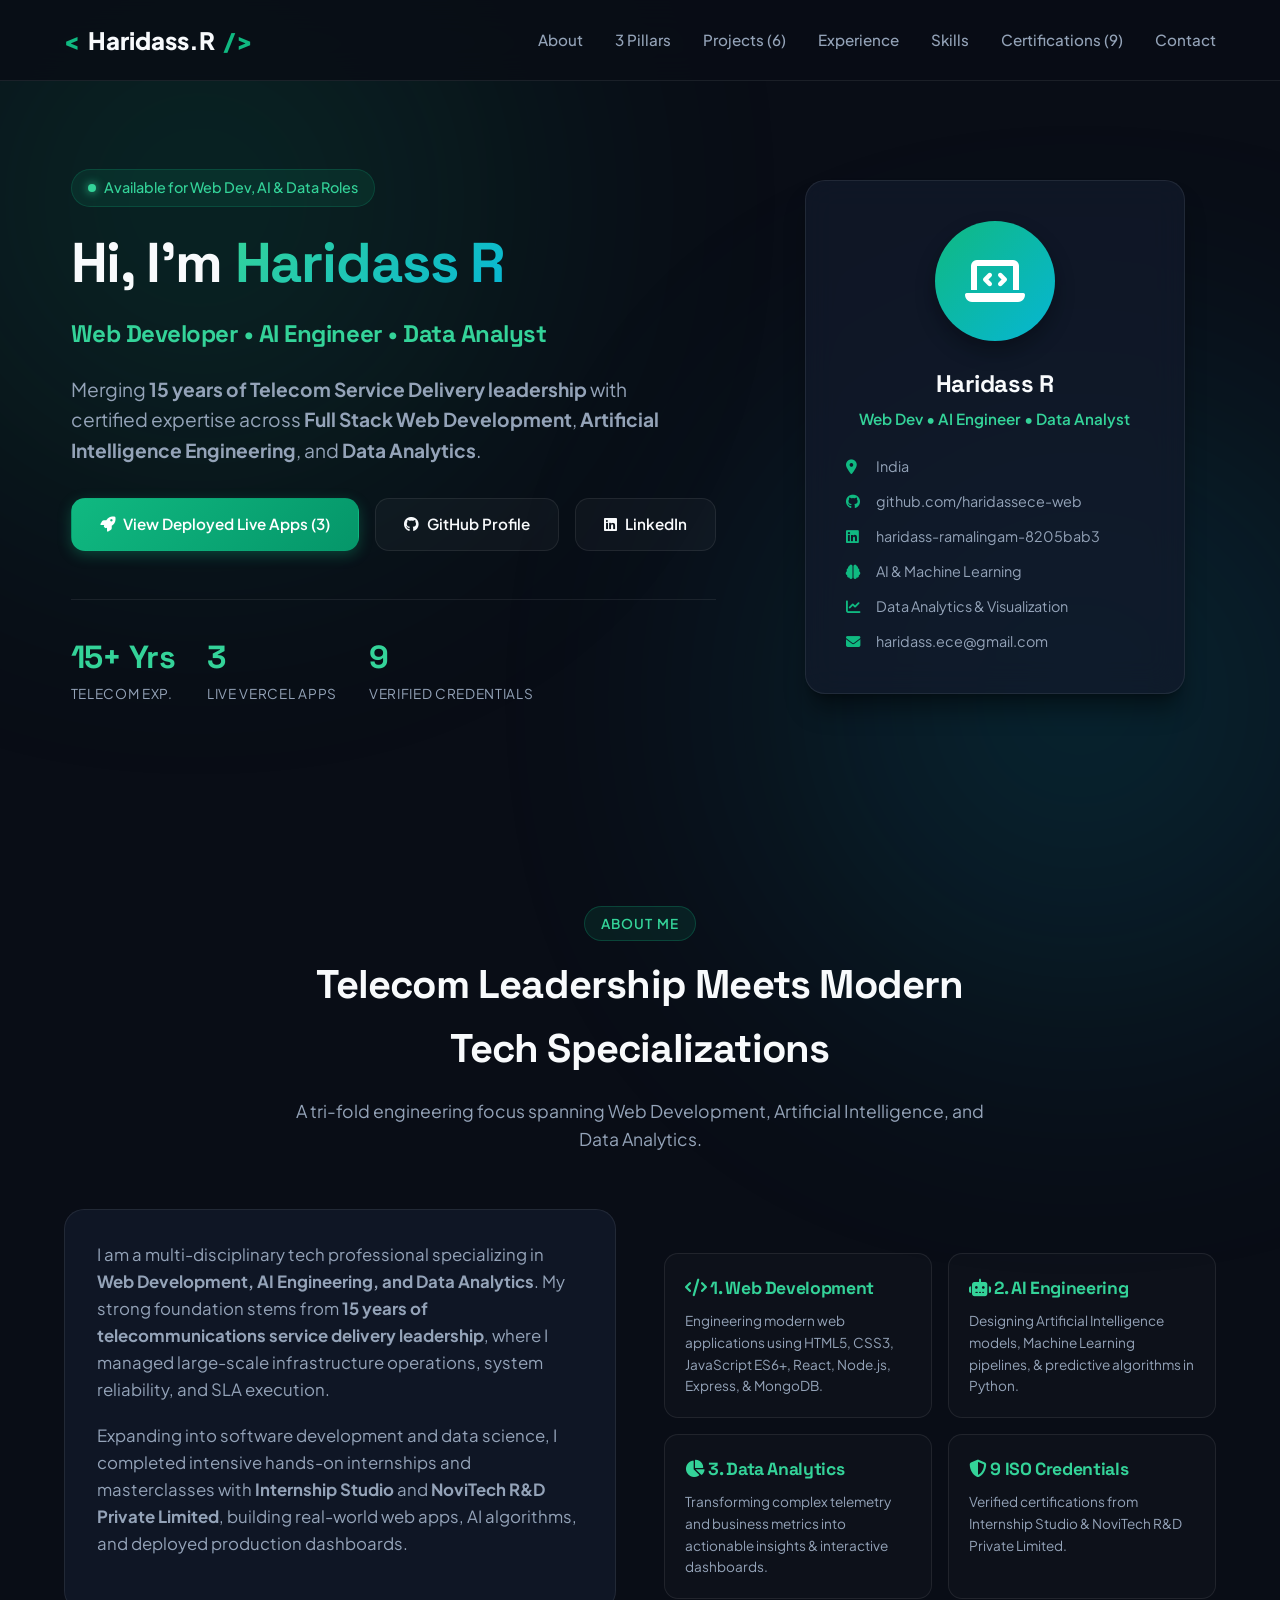
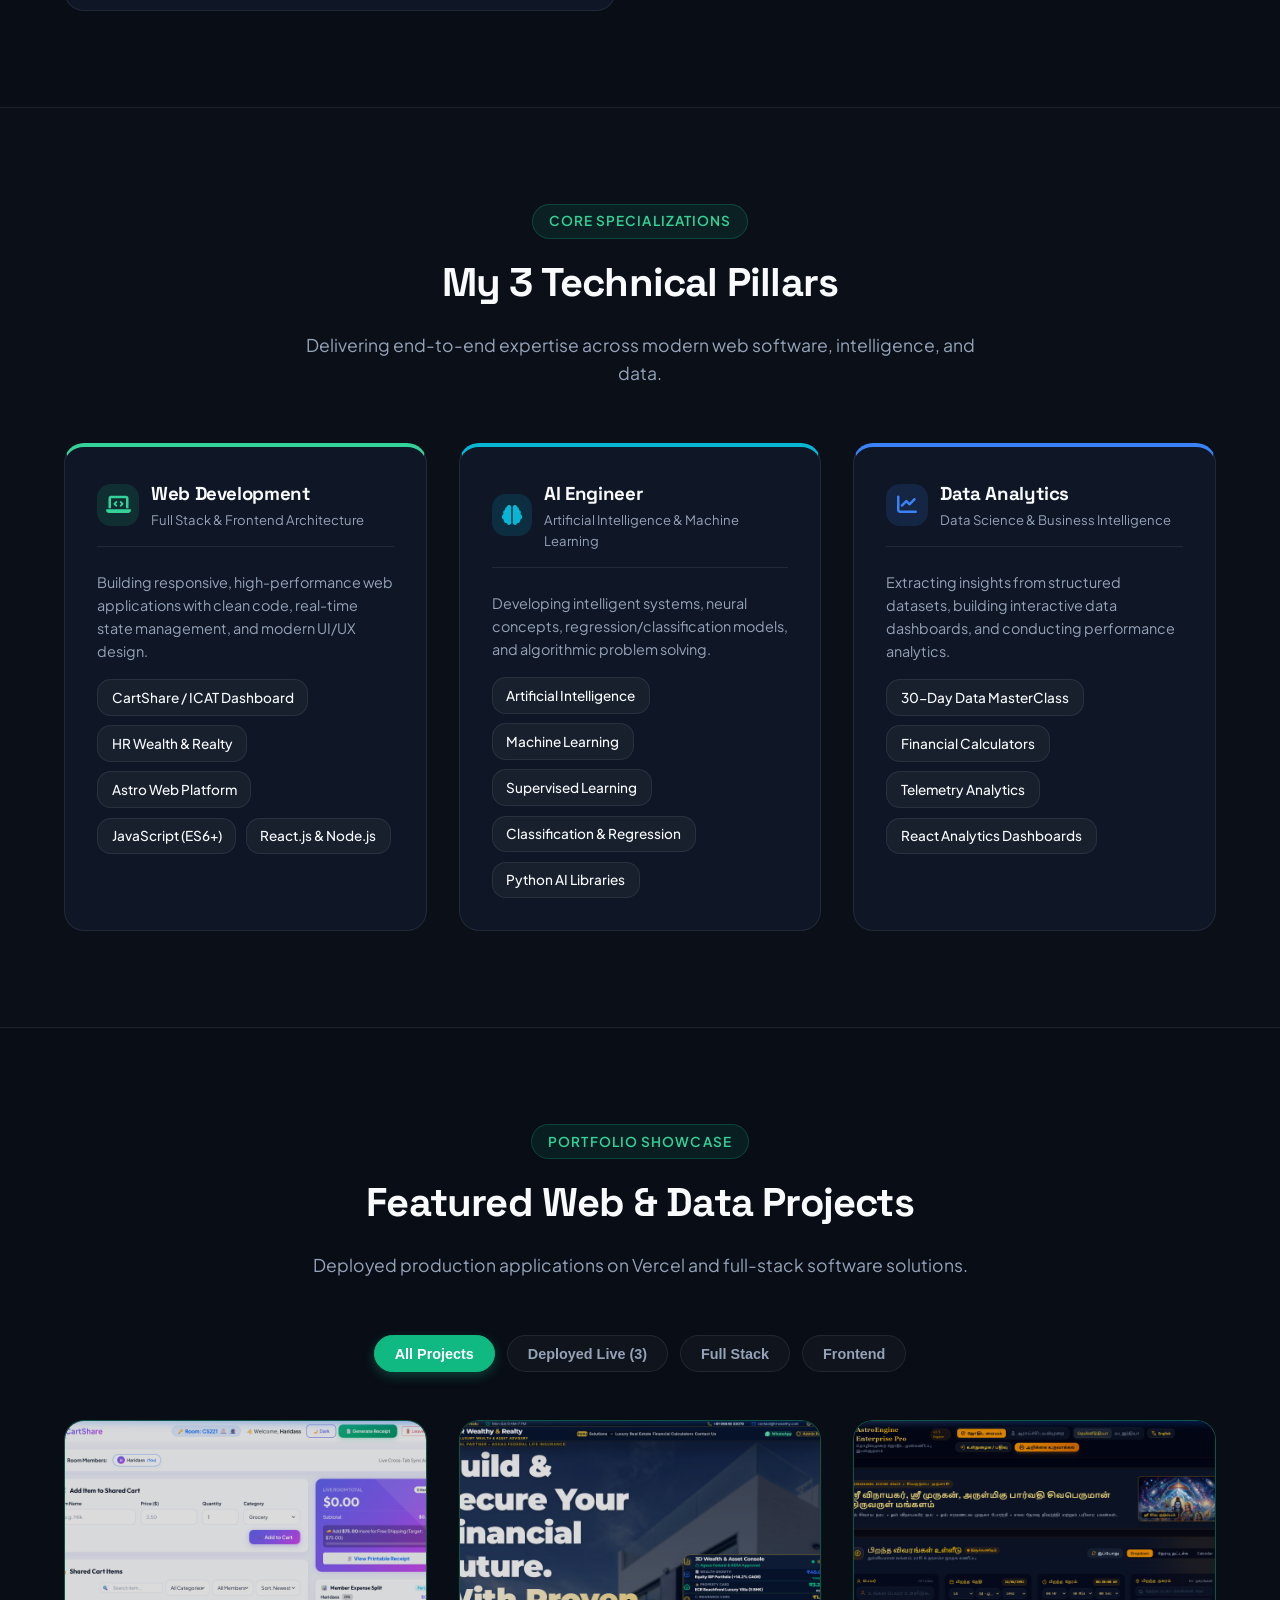
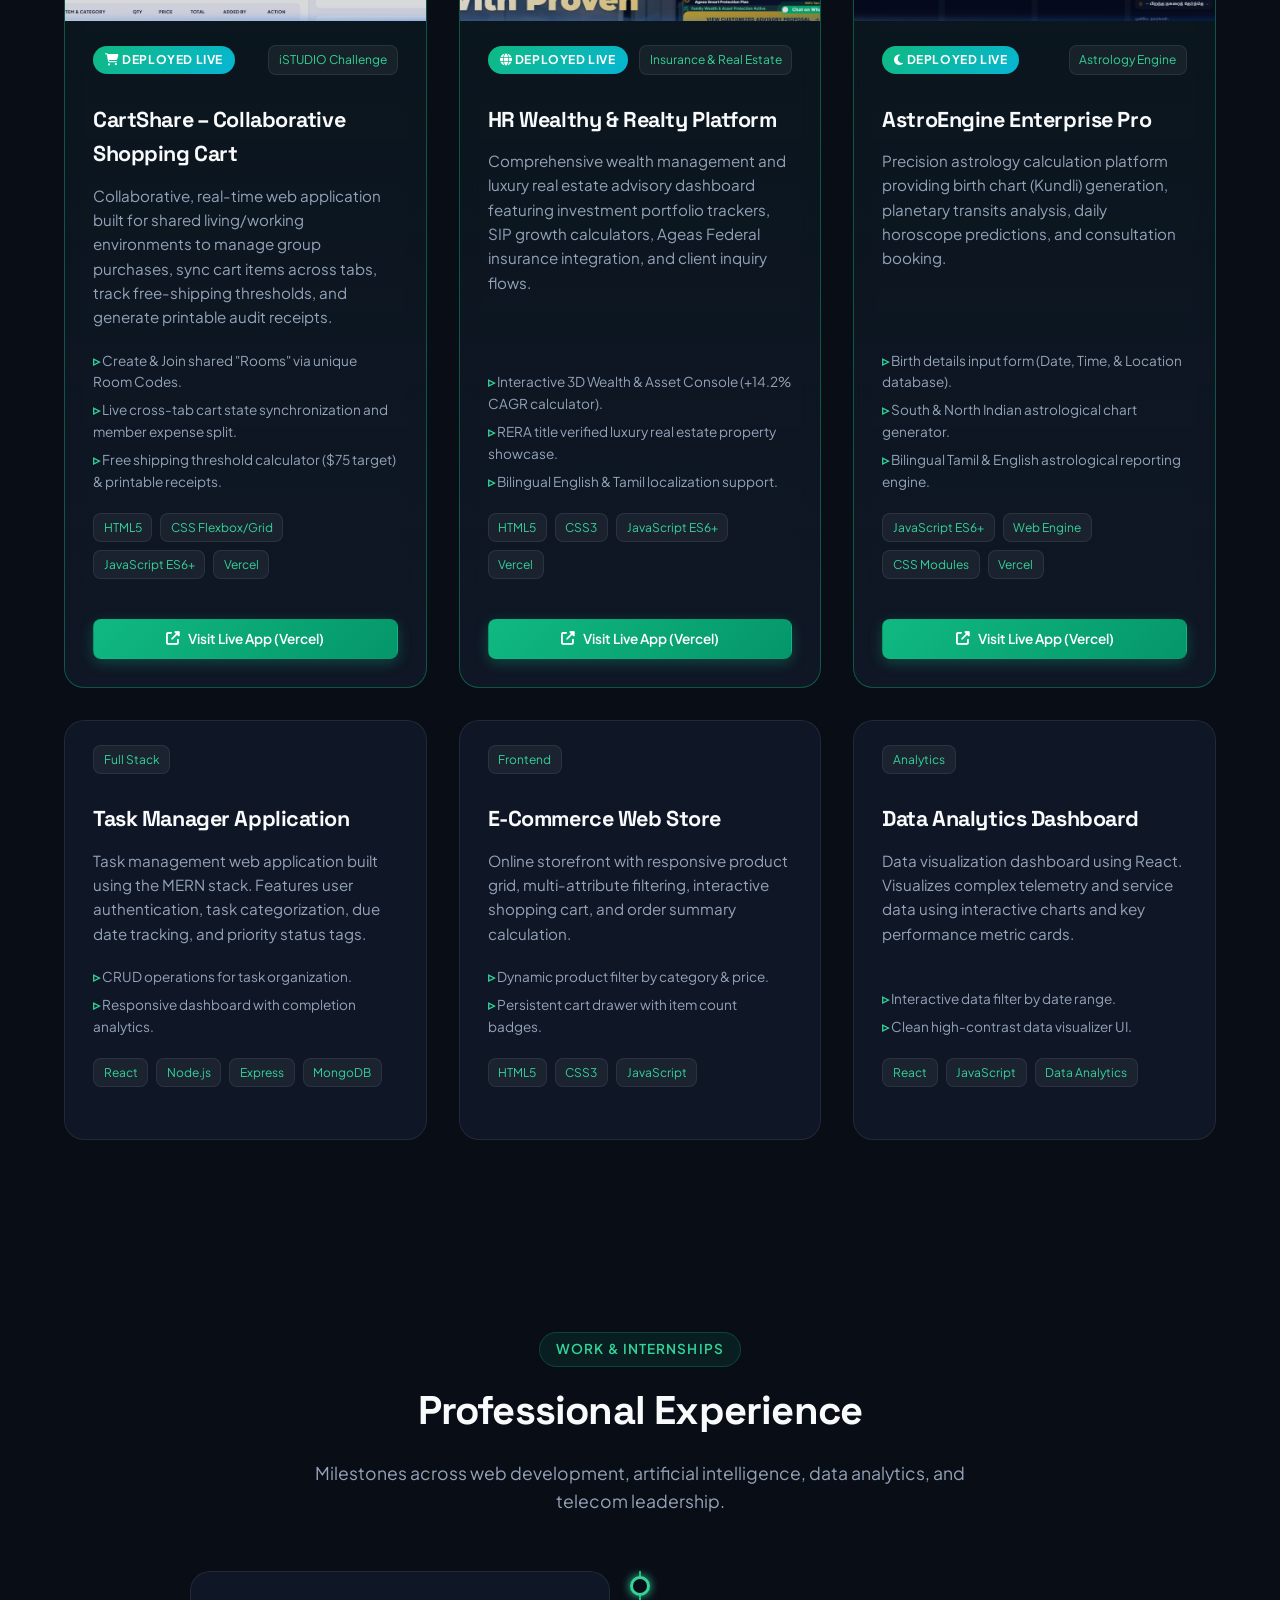
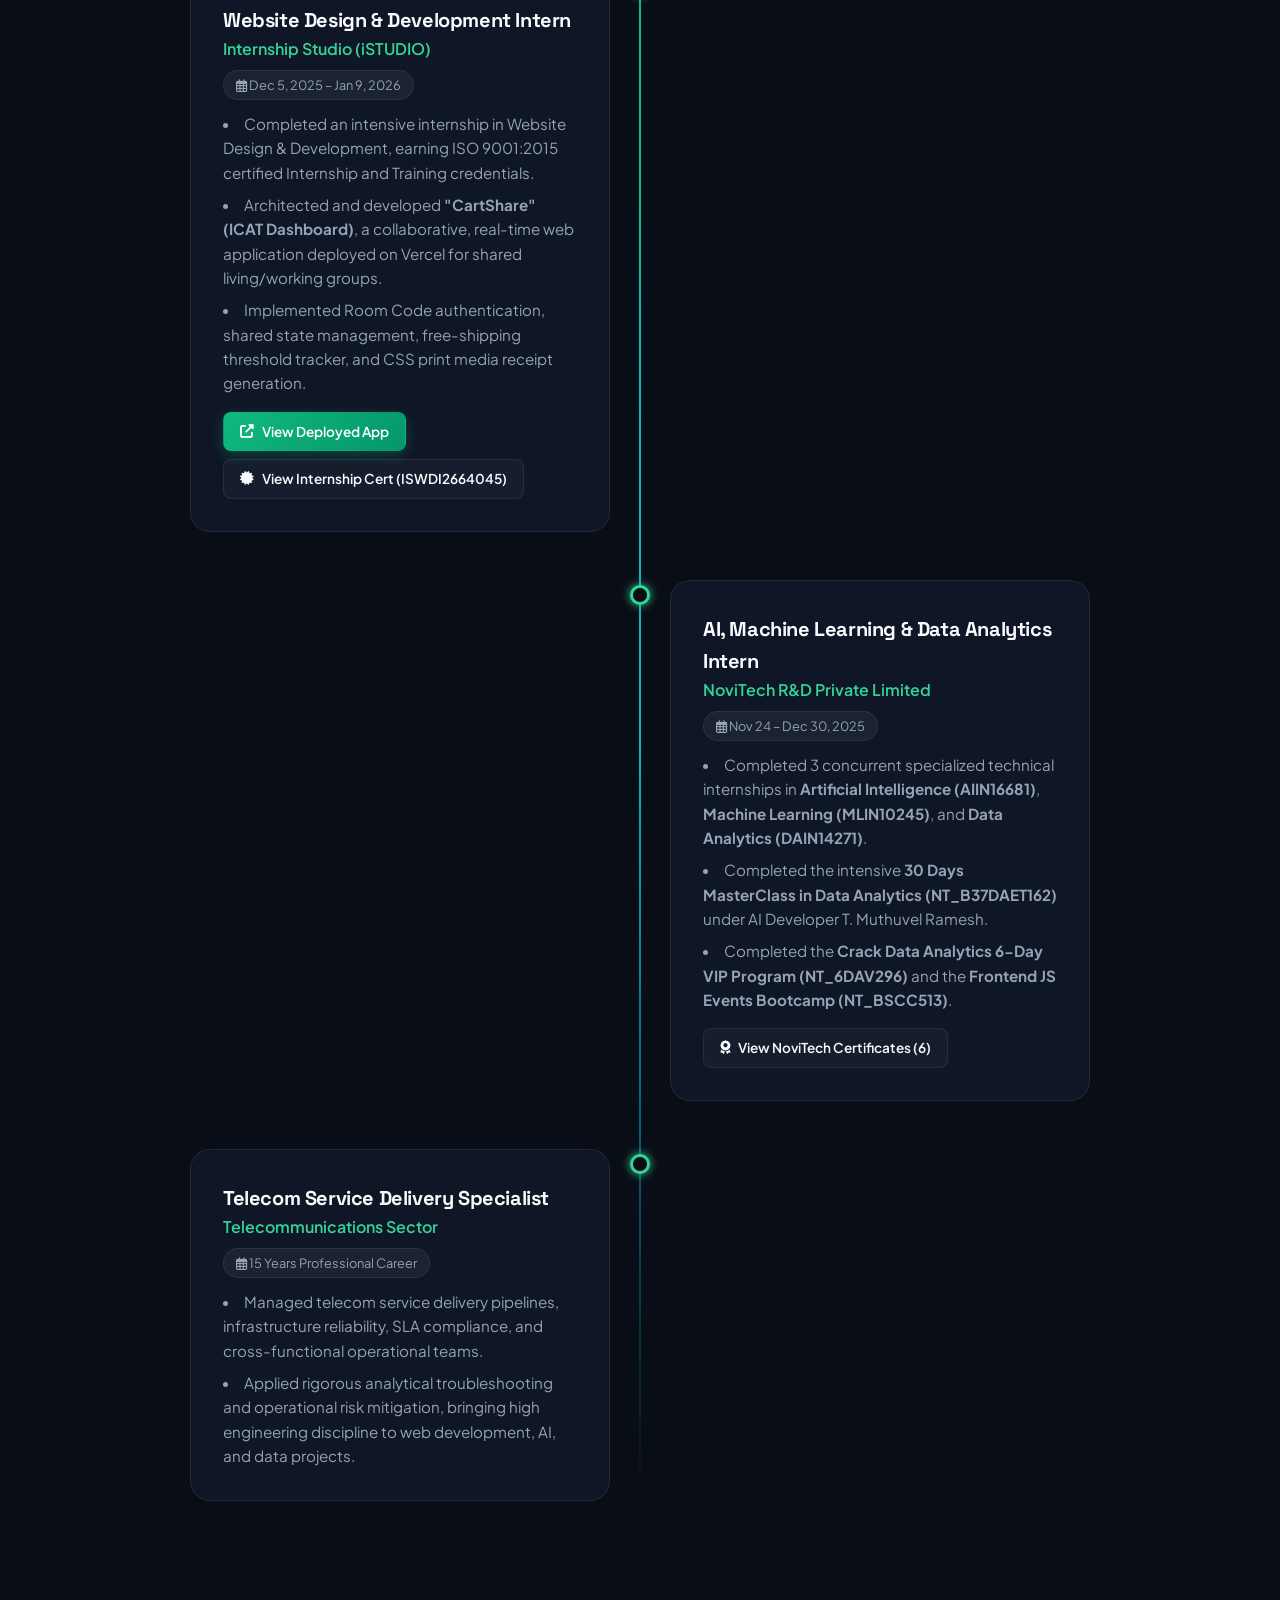
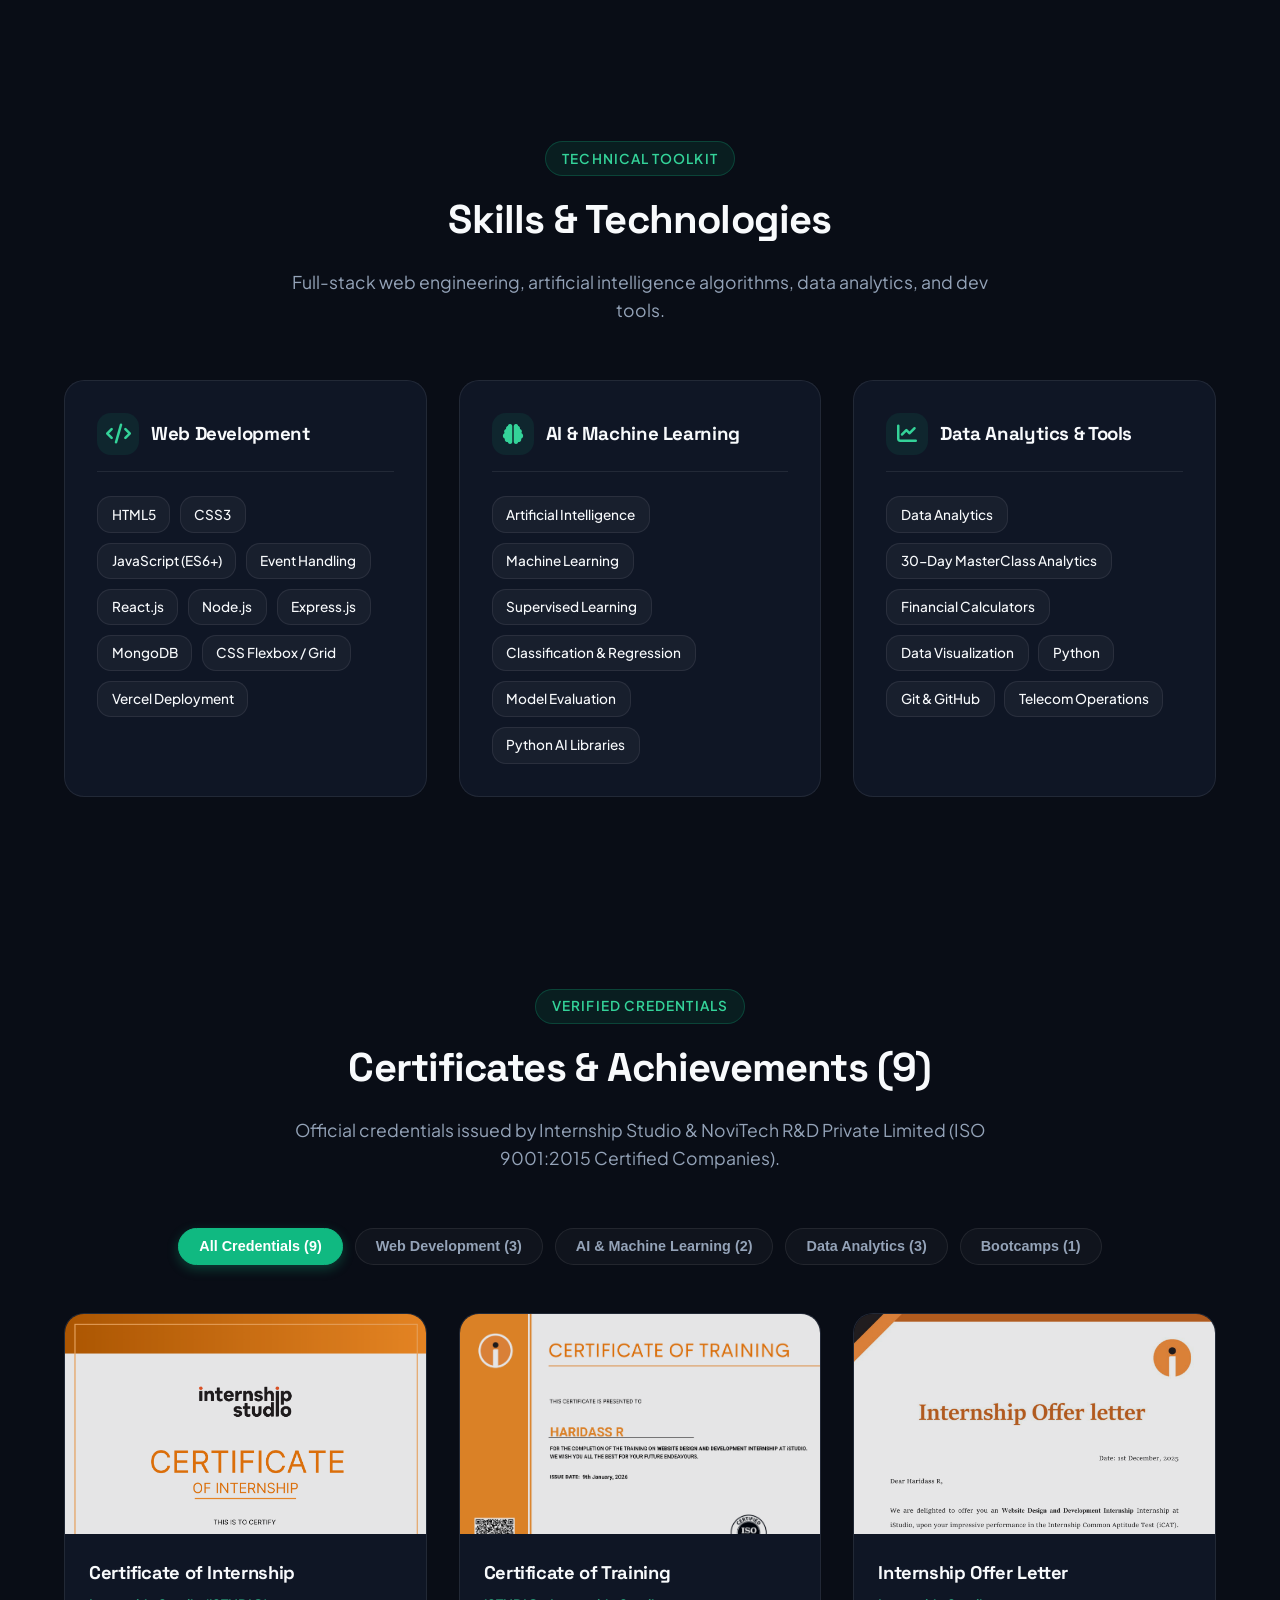
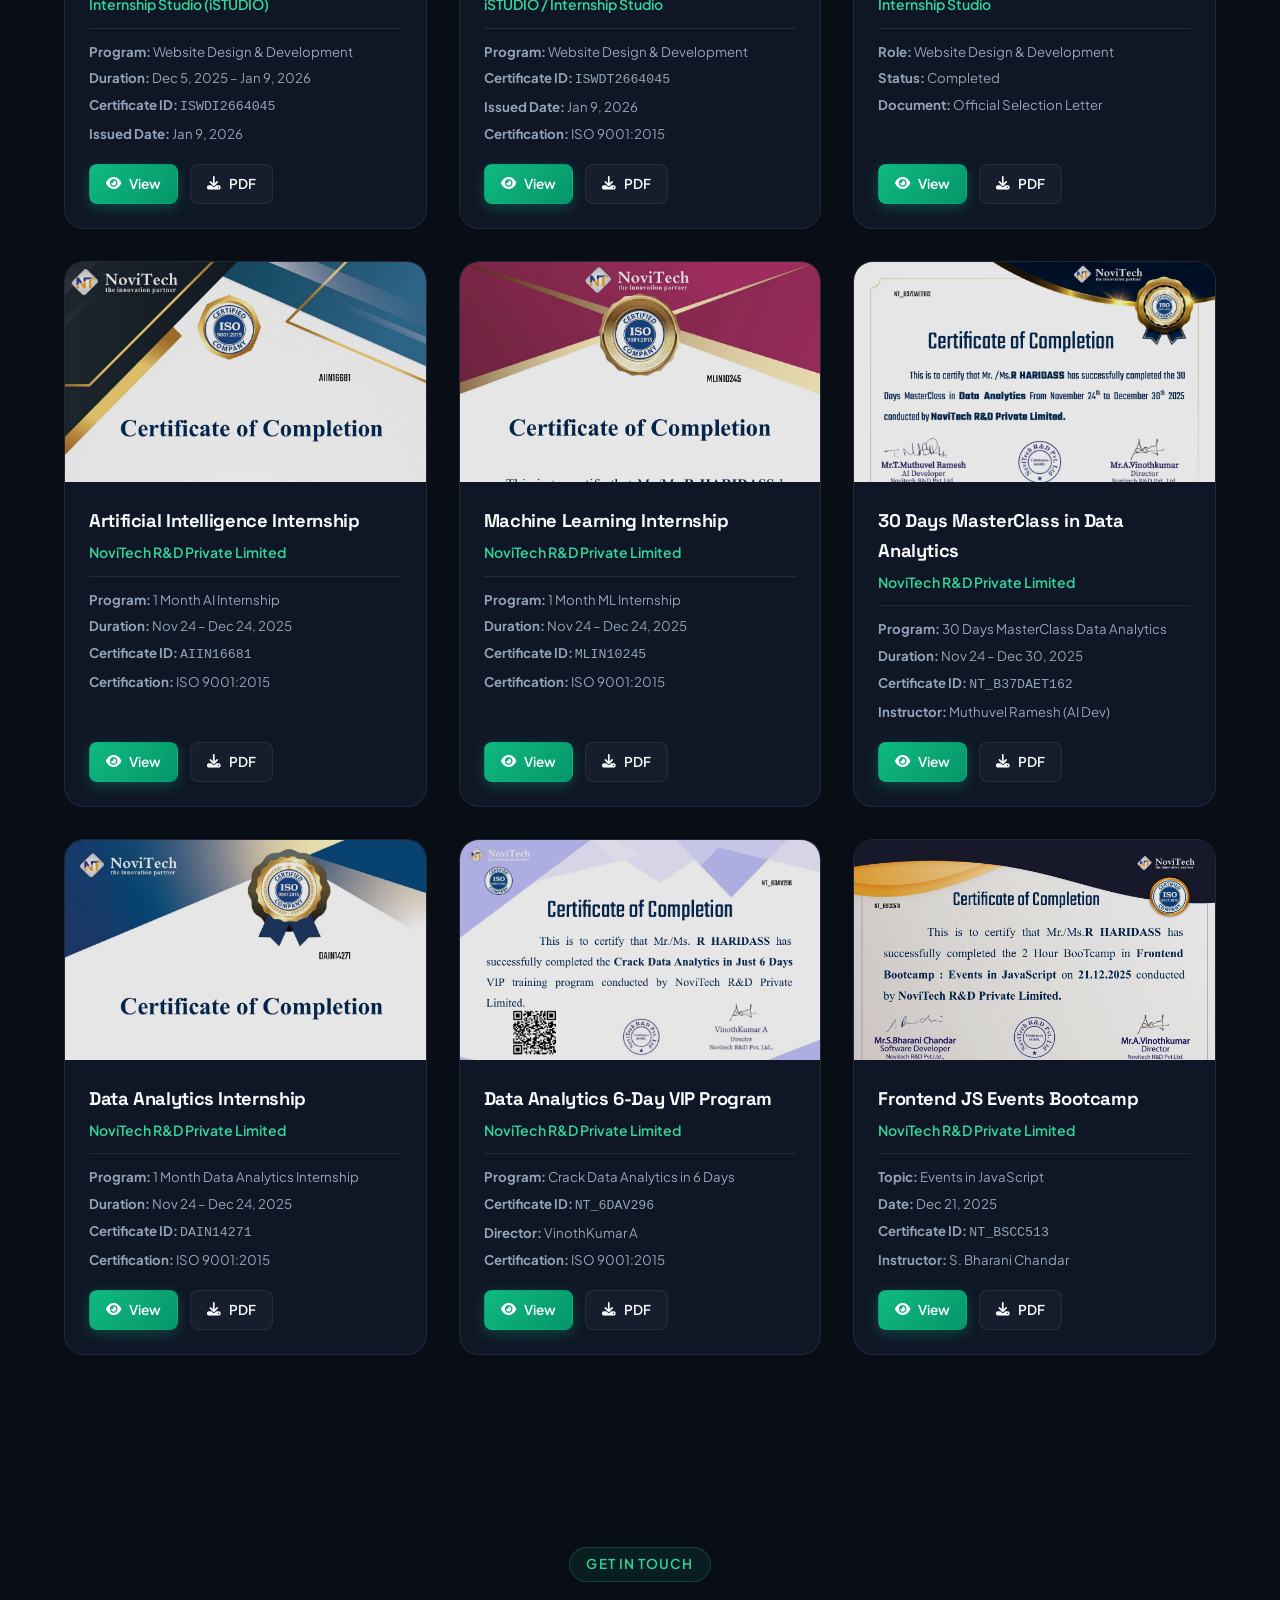
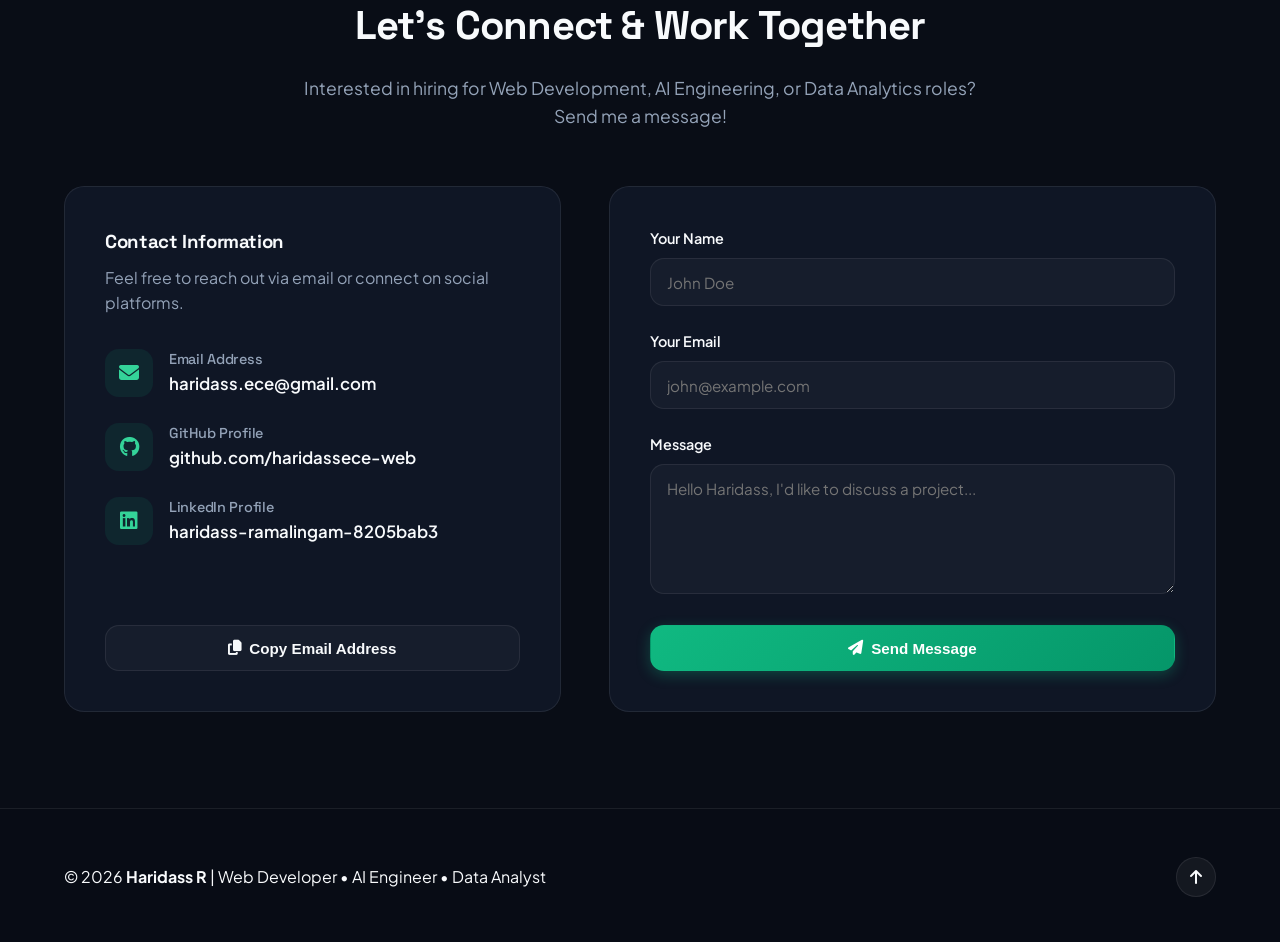
==== index.html @ 615b0920 "Update contact email address to haridass.ece@gmail.com" ====
<!DOCTYPE html>
<html lang="en">
<head>
  <meta charset="UTF-8">
  <meta name="viewport" content="width=device-width, initial-scale=1.0">
  <title>Haridass R | Web Developer • AI Engineer • Data Analyst</title>
  <meta name="description" content="Portfolio of Haridass R - Web Developer, AI Engineer, and Data Analytics Specialist with 15 years of Telecom Service Delivery experience, 9 verified certifications, and deployed live web applications on Vercel.">
  <meta name="keywords" content="Haridass R, Web Developer, AI Engineer, Data Analyst, CartShare, HR Wealthy Realty, Astro Web, ICAT Dashboard, Full Stack, React, Node.js, Python, NoviTech, Internship Studio, haridassece-web">
  <meta name="author" content="Haridass R">
  
  <!-- Font Awesome Icons -->
  <link rel="stylesheet" href="https://cdnjs.cloudflare.com/ajax/libs/font-awesome/6.4.0/css/all.min.css">
  
  <!-- Stylesheet -->
  <link rel="stylesheet" href="style.css">
</head>

<body>

  <!-- Navigation Header -->
  <header class="navbar-header">
    <div class="container">
      <nav class="navbar">
        <a href="#hero" class="logo">
          <span class="logo-accent">&lt;</span>Haridass.R<span class="logo-accent"> /&gt;</span>
        </a>
        
        <ul class="nav-links" id="navLinks">
          <li><a href="#about" class="active">About</a></li>
          <li><a href="#pillars">3 Pillars</a></li>
          <li><a href="#projects">Projects (6)</a></li>
          <li><a href="#experience">Experience</a></li>
          <li><a href="#skills">Skills</a></li>
          <li><a href="#certifications">Certifications (9)</a></li>
          <li><a href="#contact">Contact</a></li>
        </ul>

        <button class="mobile-toggle" id="mobileToggle" aria-label="Toggle navigation">
          <i class="fas fa-bars"></i>
        </button>
      </nav>
    </div>
  </header>

  <main>
    <!-- Hero Section -->
    <section id="hero" class="hero">
      <div class="container">
        <div class="hero-grid">
          <div class="hero-content">
            <div class="hero-badge">
              <span class="pulse"></span>
              <span>Available for Web Dev, AI & Data Roles</span>
            </div>
            
            <h1 class="hero-title">
              Hi, I'm <span class="gradient-text">Haridass R</span>
            </h1>
            <h2 class="font-heading" style="color: var(--primary-light); font-size: 1.5rem; font-weight: 700; margin-bottom: 1.25rem;">
              Web Developer • AI Engineer • Data Analyst
            </h2>
            
            <p class="hero-desc">
              Merging <strong>15 years of Telecom Service Delivery leadership</strong> with certified expertise across <strong>Full Stack Web Development</strong>, <strong>Artificial Intelligence Engineering</strong>, and <strong>Data Analytics</strong>.
            </p>
            
            <div class="hero-actions">
              <a href="#projects" class="btn btn-primary">
                <i class="fas fa-rocket"></i> View Deployed Live Apps (3)
              </a>
              <a href="https://github.com/haridassece-web" target="_blank" rel="noopener" class="btn btn-outline">
                <i class="fab fa-github"></i> GitHub Profile
              </a>
              <a href="https://www.linkedin.com/in/haridass-ramalingam-8205bab3" target="_blank" rel="noopener" class="btn btn-outline">
                <i class="fab fa-linkedin"></i> LinkedIn
              </a>
            </div>
            
            <div class="hero-stats">
              <div class="stat-item">
                <h3>15+ Yrs</h3>
                <p>Telecom Exp.</p>
              </div>
              <div class="stat-item">
                <h3>3</h3>
                <p>Live Vercel Apps</p>
              </div>
              <div class="stat-item">
                <h3>9</h3>
                <p>Verified Credentials</p>
              </div>
            </div>
          </div>
          
          <div class="hero-visual">
            <div class="profile-card">
              <div class="profile-avatar">
                <i class="fas fa-laptop-code"></i>
              </div>
              <h3 class="profile-name">Haridass R</h3>
              <p class="profile-role">Web Dev • AI Engineer • Data Analyst</p>
              
              <ul class="profile-info-list">
                <li><i class="fas fa-location-dot"></i> India</li>
                <li><i class="fab fa-github"></i> <a href="https://github.com/haridassece-web" target="_blank" rel="noopener" style="color: inherit; text-decoration: none;">github.com/haridassece-web</a></li>
                <li><i class="fab fa-linkedin"></i> <a href="https://www.linkedin.com/in/haridass-ramalingam-8205bab3" target="_blank" rel="noopener" style="color: inherit; text-decoration: none;">haridass-ramalingam-8205bab3</a></li>
                <li><i class="fas fa-brain"></i> AI & Machine Learning</li>
                <li><i class="fas fa-chart-line"></i> Data Analytics & Visualization</li>
                <li><i class="fas fa-envelope"></i> <a href="mailto:haridass.ece@gmail.com" style="color: inherit; text-decoration: none;">haridass.ece@gmail.com</a></li>
              </ul>
            </div>
          </div>
        </div>
      </div>
    </section>

    <!-- About Section -->
    <section id="about">
      <div class="container">
        <div class="section-header">
          <span class="section-tag">About Me</span>
          <h2 class="section-title">Telecom Leadership Meets Modern Tech Specializations</h2>
          <p class="section-subtitle">A tri-fold engineering focus spanning Web Development, Artificial Intelligence, and Data Analytics.</p>
        </div>
        
        <div class="about-grid">
          <div class="about-card about-text">
            <p>
              I am a multi-disciplinary tech professional specializing in <strong>Web Development, AI Engineering, and Data Analytics</strong>. 
              My strong foundation stems from <strong>15 years of telecommunications service delivery leadership</strong>, where I managed large-scale infrastructure operations, system reliability, and SLA execution.
            </p>
            <p>
              Expanding into software development and data science, I completed intensive hands-on internships and masterclasses with <strong>Internship Studio</strong> and <strong>NoviTech R&D Private Limited</strong>, building real-world web apps, AI algorithms, and deployed production dashboards.
            </p>
          </div>
          
          <div class="about-highlights">
            <div class="highlight-box">
              <h4><i class="fas fa-code"></i> 1. Web Development</h4>
              <p>Engineering modern web applications using HTML5, CSS3, JavaScript ES6+, React, Node.js, Express, & MongoDB.</p>
            </div>
            <div class="highlight-box">
              <h4><i class="fas fa-robot"></i> 2. AI Engineering</h4>
              <p>Designing Artificial Intelligence models, Machine Learning pipelines, & predictive algorithms in Python.</p>
            </div>
            <div class="highlight-box">
              <h4><i class="fas fa-chart-pie"></i> 3. Data Analytics</h4>
              <p>Transforming complex telemetry and business metrics into actionable insights & interactive dashboards.</p>
            </div>
            <div class="highlight-box">
              <h4><i class="fas fa-shield-halved"></i> 9 ISO Credentials</h4>
              <p>Verified certifications from Internship Studio & NoviTech R&D Private Limited.</p>
            </div>
          </div>
        </div>
      </div>
    </section>

    <!-- 3 Core Pillars Section -->
    <section id="pillars" style="background: rgba(255,255,255,0.01); border-top: 1px solid var(--border-color); border-bottom: 1px solid var(--border-color);">
      <div class="container">
        <div class="section-header">
          <span class="section-tag">Core Specializations</span>
          <h2 class="section-title">My 3 Technical Pillars</h2>
          <p class="section-subtitle">Delivering end-to-end expertise across modern web software, intelligence, and data.</p>
        </div>

        <div class="skills-grid">
          <!-- Pillar 1: Web Development -->
          <div class="skill-category-card" style="border-top: 4px solid var(--primary-light);">
            <div class="category-header">
              <div class="category-icon" style="background: rgba(16, 185, 129, 0.15); color: var(--primary-light);"><i class="fas fa-laptop-code"></i></div>
              <div>
                <h3>Web Development</h3>
                <p style="font-size: 0.82rem; color: var(--text-muted);">Full Stack & Frontend Architecture</p>
              </div>
            </div>
            <p style="font-size: 0.9rem; color: var(--text-muted); margin-bottom: 1rem;">
              Building responsive, high-performance web applications with clean code, real-time state management, and modern UI/UX design.
            </p>
            <div class="tags-list">
              <span class="skill-tag">CartShare / ICAT Dashboard</span>
              <span class="skill-tag">HR Wealth & Realty</span>
              <span class="skill-tag">Astro Web Platform</span>
              <span class="skill-tag">JavaScript (ES6+)</span>
              <span class="skill-tag">React.js & Node.js</span>
            </div>
          </div>

          <!-- Pillar 2: AI Engineer -->
          <div class="skill-category-card" style="border-top: 4px solid var(--secondary);">
            <div class="category-header">
              <div class="category-icon" style="background: rgba(6, 182, 212, 0.15); color: var(--secondary);"><i class="fas fa-brain"></i></div>
              <div>
                <h3>AI Engineer</h3>
                <p style="font-size: 0.82rem; color: var(--text-muted);">Artificial Intelligence & Machine Learning</p>
              </div>
            </div>
            <p style="font-size: 0.9rem; color: var(--text-muted); margin-bottom: 1rem;">
              Developing intelligent systems, neural concepts, regression/classification models, and algorithmic problem solving.
            </p>
            <div class="tags-list">
              <span class="skill-tag">Artificial Intelligence</span>
              <span class="skill-tag">Machine Learning</span>
              <span class="skill-tag">Supervised Learning</span>
              <span class="skill-tag">Classification & Regression</span>
              <span class="skill-tag">Python AI Libraries</span>
            </div>
          </div>

          <!-- Pillar 3: Data Analytics -->
          <div class="skill-category-card" style="border-top: 4px solid var(--accent);">
            <div class="category-header">
              <div class="category-icon" style="background: rgba(59, 130, 246, 0.15); color: var(--accent);"><i class="fas fa-chart-line"></i></div>
              <div>
                <h3>Data Analytics</h3>
                <p style="font-size: 0.82rem; color: var(--text-muted);">Data Science & Business Intelligence</p>
              </div>
            </div>
            <p style="font-size: 0.9rem; color: var(--text-muted); margin-bottom: 1rem;">
              Extracting insights from structured datasets, building interactive data dashboards, and conducting performance analytics.
            </p>
            <div class="tags-list">
              <span class="skill-tag">30-Day Data MasterClass</span>
              <span class="skill-tag">Financial Calculators</span>
              <span class="skill-tag">Telemetry Analytics</span>
              <span class="skill-tag">React Analytics Dashboards</span>
            </div>
          </div>
        </div>
      </div>
    </section>

    <!-- Projects Section (WITH 3 DEPLOYED LIVE VERCEL APPS) -->
    <section id="projects">
      <div class="container">
        <div class="section-header">
          <span class="section-tag">Portfolio Showcase</span>
          <h2 class="section-title">Featured Web & Data Projects</h2>
          <p class="section-subtitle">Deployed production applications on Vercel and full-stack software solutions.</p>
        </div>
        
        <div class="project-filters">
          <button class="filter-btn active" data-filter="all">All Projects</button>
          <button class="filter-btn" data-filter="live">Deployed Live (3)</button>
          <button class="filter-btn" data-filter="fullstack">Full Stack</button>
          <button class="filter-btn" data-filter="frontend">Frontend</button>
        </div>
        
        <div class="projects-grid">
          <!-- 1. CartShare / ICAT Dashboard (Deployed Live) -->
          <div class="project-card featured-card" data-category="live">
            <div class="cert-preview-container" style="height: 200px;">
              <img src="assets/projects/icat-dashboard.png" alt="CartShare ICAT Dashboard" class="cert-preview-img">
            </div>
            
            <div class="project-header-bar">
              <span class="featured-badge"><i class="fas fa-shopping-cart"></i> Deployed Live</span>
              <div class="tech-pill">iSTUDIO Challenge</div>
            </div>
            
            <div class="project-body">
              <h3 class="project-title">CartShare – Collaborative Shopping Cart</h3>
              <p class="project-desc">
                Collaborative, real-time web application built for shared living/working environments to manage group purchases, sync cart items across tabs, track free-shipping thresholds, and generate printable audit receipts.
              </p>
              
              <ul class="project-highlights">
                <li>Create & Join shared "Rooms" via unique Room Codes.</li>
                <li>Live cross-tab cart state synchronization and member expense split.</li>
                <li>Free shipping threshold calculator ($75 target) & printable receipts.</li>
              </ul>
              
              <div class="project-tech">
                <span class="tech-pill">HTML5</span>
                <span class="tech-pill">CSS Flexbox/Grid</span>
                <span class="tech-pill">JavaScript ES6+</span>
                <span class="tech-pill">Vercel</span>
              </div>

              <div style="margin-top: 1rem;">
                <a href="https://i-cat-dashboard-vgwo.vercel.app/" target="_blank" rel="noopener" class="btn btn-primary btn-sm" style="width: 100%;">
                  <i class="fas fa-external-link-alt"></i> Visit Live App (Vercel)
                </a>
              </div>
            </div>
          </div>

          <!-- 2. HR Wealth & Realty (Deployed Live) -->
          <div class="project-card featured-card" data-category="live">
            <div class="cert-preview-container" style="height: 200px;">
              <img src="assets/projects/hr-wealth-realty.png" alt="HR Wealth & Realty Dashboard" class="cert-preview-img">
            </div>
            
            <div class="project-header-bar">
              <span class="featured-badge"><i class="fas fa-globe"></i> Deployed Live</span>
              <div class="tech-pill">Insurance & Real Estate</div>
            </div>
            
            <div class="project-body">
              <h3 class="project-title">HR Wealthy & Realty Platform</h3>
              <p class="project-desc">
                Comprehensive wealth management and luxury real estate advisory dashboard featuring investment portfolio trackers, SIP growth calculators, Ageas Federal insurance integration, and client inquiry flows.
              </p>
              
              <ul class="project-highlights">
                <li>Interactive 3D Wealth & Asset Console (+14.2% CAGR calculator).</li>
                <li>RERA title verified luxury real estate property showcase.</li>
                <li>Bilingual English & Tamil localization support.</li>
              </ul>
              
              <div class="project-tech">
                <span class="tech-pill">HTML5</span>
                <span class="tech-pill">CSS3</span>
                <span class="tech-pill">JavaScript ES6+</span>
                <span class="tech-pill">Vercel</span>
              </div>

              <div style="margin-top: 1rem;">
                <a href="https://hr-wealth-and-realty-t4zk.vercel.app/" target="_blank" rel="noopener" class="btn btn-primary btn-sm" style="width: 100%;">
                  <i class="fas fa-external-link-alt"></i> Visit Live App (Vercel)
                </a>
              </div>
            </div>
          </div>

          <!-- 3. Astro Web Project (Deployed Live) -->
          <div class="project-card featured-card" data-category="live">
            <div class="cert-preview-container" style="height: 200px;">
              <img src="assets/projects/astro-web.png" alt="Astro Engine Web Platform" class="cert-preview-img">
            </div>
            
            <div class="project-header-bar">
              <span class="featured-badge"><i class="fas fa-moon"></i> Deployed Live</span>
              <div class="tech-pill">Astrology Engine</div>
            </div>
            
            <div class="project-body">
              <h3 class="project-title">AstroEngine Enterprise Pro</h3>
              <p class="project-desc">
                Precision astrology calculation platform providing birth chart (Kundli) generation, planetary transits analysis, daily horoscope predictions, and consultation booking.
              </p>
              
              <ul class="project-highlights">
                <li>Birth details input form (Date, Time, & Location database).</li>
                <li>South & North Indian astrological chart generator.</li>
                <li>Bilingual Tamil & English astrological reporting engine.</li>
              </ul>
              
              <div class="project-tech">
                <span class="tech-pill">JavaScript ES6+</span>
                <span class="tech-pill">Web Engine</span>
                <span class="tech-pill">CSS Modules</span>
                <span class="tech-pill">Vercel</span>
              </div>

              <div style="margin-top: 1rem;">
                <a href="https://astro-web-91ps.vercel.app/" target="_blank" rel="noopener" class="btn btn-primary btn-sm" style="width: 100%;">
                  <i class="fas fa-external-link-alt"></i> Visit Live App (Vercel)
                </a>
              </div>
            </div>
          </div>
          
          <!-- 4. Task Manager App -->
          <div class="project-card" data-category="fullstack">
            <div class="project-header-bar">
              <span class="tech-pill">Full Stack</span>
            </div>
            <div class="project-body">
              <h3 class="project-title">Task Manager Application</h3>
              <p class="project-desc">
                Task management web application built using the MERN stack. Features user authentication, task categorization, due date tracking, and priority status tags.
              </p>
              
              <ul class="project-highlights">
                <li>CRUD operations for task organization.</li>
                <li>Responsive dashboard with completion analytics.</li>
              </ul>
              
              <div class="project-tech">
                <span class="tech-pill">React</span>
                <span class="tech-pill">Node.js</span>
                <span class="tech-pill">Express</span>
                <span class="tech-pill">MongoDB</span>
              </div>
            </div>
          </div>
          
          <!-- 5. E-Commerce Website -->
          <div class="project-card" data-category="frontend">
            <div class="project-header-bar">
              <span class="tech-pill">Frontend</span>
            </div>
            <div class="project-body">
              <h3 class="project-title">E-Commerce Web Store</h3>
              <p class="project-desc">
                Online storefront with responsive product grid, multi-attribute filtering, interactive shopping cart, and order summary calculation.
              </p>
              
              <ul class="project-highlights">
                <li>Dynamic product filter by category & price.</li>
                <li>Persistent cart drawer with item count badges.</li>
              </ul>
              
              <div class="project-tech">
                <span class="tech-pill">HTML5</span>
                <span class="tech-pill">CSS3</span>
                <span class="tech-pill">JavaScript</span>
              </div>
            </div>
          </div>
          
          <!-- 6. Data Dashboard -->
          <div class="project-card" data-category="frontend">
            <div class="project-header-bar">
              <span class="tech-pill">Analytics</span>
            </div>
            <div class="project-body">
              <h3 class="project-title">Data Analytics Dashboard</h3>
              <p class="project-desc">
                Data visualization dashboard using React. Visualizes complex telemetry and service data using interactive charts and key performance metric cards.
              </p>
              
              <ul class="project-highlights">
                <li>Interactive data filter by date range.</li>
                <li>Clean high-contrast data visualizer UI.</li>
              </ul>
              
              <div class="project-tech">
                <span class="tech-pill">React</span>
                <span class="tech-pill">JavaScript</span>
                <span class="tech-pill">Data Analytics</span>
              </div>
            </div>
          </div>
        </div>
      </div>
    </section>

    <!-- Experience Section -->
    <section id="experience">
      <div class="container">
        <div class="section-header">
          <span class="section-tag">Work & Internships</span>
          <h2 class="section-title">Professional Experience</h2>
          <p class="section-subtitle">Milestones across web development, artificial intelligence, data analytics, and telecom leadership.</p>
        </div>
        
        <div class="timeline">
          <!-- Internship Studio Experience -->
          <div class="timeline-item">
            <div class="timeline-dot"></div>
            <div class="timeline-content">
              <div class="timeline-header">
                <div>
                  <h3 class="role-title">Website Design & Development Intern</h3>
                  <p class="company-name">Internship Studio (iSTUDIO)</p>
                </div>
                <span class="date-badge"><i class="far fa-calendar-alt"></i> Dec 5, 2025 – Jan 9, 2026</span>
              </div>
              
              <ul class="timeline-bullets">
                <li>Completed an intensive internship in Website Design & Development, earning ISO 9001:2015 certified Internship and Training credentials.</li>
                <li>Architected and developed <strong>"CartShare" (ICAT Dashboard)</strong>, a collaborative, real-time web application deployed on Vercel for shared living/working groups.</li>
                <li>Implemented Room Code authentication, shared state management, free-shipping threshold tracker, and CSS print media receipt generation.</li>
              </ul>
              
              <div style="margin-top: 1rem; display: flex; gap: 0.5rem; flex-wrap: wrap;">
                <a href="https://i-cat-dashboard-vgwo.vercel.app/" target="_blank" rel="noopener" class="btn btn-primary btn-sm">
                  <i class="fas fa-external-link-alt"></i> View Deployed App
                </a>
                <a href="#certifications" class="btn btn-outline btn-sm">
                  <i class="fas fa-certificate"></i> View Internship Cert (ISWDI2664045)
                </a>
              </div>
            </div>
          </div>
          
          <!-- NoviTech R&D Experience -->
          <div class="timeline-item">
            <div class="timeline-dot"></div>
            <div class="timeline-content">
              <div class="timeline-header">
                <div>
                  <h3 class="role-title">AI, Machine Learning & Data Analytics Intern</h3>
                  <p class="company-name">NoviTech R&D Private Limited</p>
                </div>
                <span class="date-badge"><i class="far fa-calendar-alt"></i> Nov 24 – Dec 30, 2025</span>
              </div>
              
              <ul class="timeline-bullets">
                <li>Completed 3 concurrent specialized technical internships in <strong>Artificial Intelligence (AIIN16681)</strong>, <strong>Machine Learning (MLIN10245)</strong>, and <strong>Data Analytics (DAIN14271)</strong>.</li>
                <li>Completed the intensive <strong>30 Days MasterClass in Data Analytics (NT_B37DAET162)</strong> under AI Developer T. Muthuvel Ramesh.</li>
                <li>Completed the <strong>Crack Data Analytics 6-Day VIP Program (NT_6DAV296)</strong> and the <strong>Frontend JS Events Bootcamp (NT_BSCC513)</strong>.</li>
              </ul>
              
              <div style="margin-top: 1rem;">
                <a href="#certifications" class="btn btn-outline btn-sm">
                  <i class="fas fa-award"></i> View NoviTech Certificates (6)
                </a>
              </div>
            </div>
          </div>
          
          <!-- Telecom Experience -->
          <div class="timeline-item">
            <div class="timeline-dot"></div>
            <div class="timeline-content">
              <div class="timeline-header">
                <div>
                  <h3 class="role-title">Telecom Service Delivery Specialist</h3>
                  <p class="company-name">Telecommunications Sector</p>
                </div>
                <span class="date-badge"><i class="far fa-calendar-alt"></i> 15 Years Professional Career</span>
              </div>
              
              <ul class="timeline-bullets">
                <li>Managed telecom service delivery pipelines, infrastructure reliability, SLA compliance, and cross-functional operational teams.</li>
                <li>Applied rigorous analytical troubleshooting and operational risk mitigation, bringing high engineering discipline to web development, AI, and data projects.</li>
              </ul>
            </div>
          </div>
        </div>
      </div>
    </section>

    <!-- Skills Section -->
    <section id="skills">
      <div class="container">
        <div class="section-header">
          <span class="section-tag">Technical Toolkit</span>
          <h2 class="section-title">Skills & Technologies</h2>
          <p class="section-subtitle">Full-stack web engineering, artificial intelligence algorithms, data analytics, and dev tools.</p>
        </div>
        
        <div class="skills-grid">
          <!-- Web Development -->
          <div class="skill-category-card">
            <div class="category-header">
              <div class="category-icon"><i class="fas fa-code"></i></div>
              <h3>Web Development</h3>
            </div>
            <div class="tags-list">
              <span class="skill-tag">HTML5</span>
              <span class="skill-tag">CSS3</span>
              <span class="skill-tag">JavaScript (ES6+)</span>
              <span class="skill-tag">Event Handling</span>
              <span class="skill-tag">React.js</span>
              <span class="skill-tag">Node.js</span>
              <span class="skill-tag">Express.js</span>
              <span class="skill-tag">MongoDB</span>
              <span class="skill-tag">CSS Flexbox / Grid</span>
              <span class="skill-tag">Vercel Deployment</span>
            </div>
          </div>
          
          <!-- AI & Machine Learning -->
          <div class="skill-category-card">
            <div class="category-header">
              <div class="category-icon"><i class="fas fa-brain"></i></div>
              <h3>AI & Machine Learning</h3>
            </div>
            <div class="tags-list">
              <span class="skill-tag">Artificial Intelligence</span>
              <span class="skill-tag">Machine Learning</span>
              <span class="skill-tag">Supervised Learning</span>
              <span class="skill-tag">Classification & Regression</span>
              <span class="skill-tag">Model Evaluation</span>
              <span class="skill-tag">Python AI Libraries</span>
            </div>
          </div>
          
          <!-- Data Analytics & Tools -->
          <div class="skill-category-card">
            <div class="category-header">
              <div class="category-icon"><i class="fas fa-chart-line"></i></div>
              <h3>Data Analytics & Tools</h3>
            </div>
            <div class="tags-list">
              <span class="skill-tag">Data Analytics</span>
              <span class="skill-tag">30-Day MasterClass Analytics</span>
              <span class="skill-tag">Financial Calculators</span>
              <span class="skill-tag">Data Visualization</span>
              <span class="skill-tag">Python</span>
              <span class="skill-tag">Git & GitHub</span>
              <span class="skill-tag">Telecom Operations</span>
            </div>
          </div>
        </div>
      </div>
    </section>

    <!-- Certifications Section (ALL 9 CERTIFICATES) -->
    <section id="certifications">
      <div class="container">
        <div class="section-header">
          <span class="section-tag">Verified Credentials</span>
          <h2 class="section-title">Certificates & Achievements (9)</h2>
          <p class="section-subtitle">Official credentials issued by Internship Studio & NoviTech R&D Private Limited (ISO 9001:2015 Certified Companies).</p>
        </div>
        
        <!-- Category Filter Buttons for Certifications -->
        <div class="cert-filters">
          <button class="cert-filter-btn active" data-cert-filter="all">All Credentials (9)</button>
          <button class="cert-filter-btn" data-cert-filter="webdev">Web Development (3)</button>
          <button class="cert-filter-btn" data-cert-filter="ai-ml">AI & Machine Learning (2)</button>
          <button class="cert-filter-btn" data-cert-filter="data">Data Analytics (3)</button>
          <button class="cert-filter-btn" data-cert-filter="bootcamp">Bootcamps (1)</button>
        </div>
        
        <div class="cert-grid">
          <!-- 1. Certificate of Internship (iSTUDIO) -->
          <div class="cert-card" data-cert-category="webdev">
            <div class="cert-preview-container cert-trigger" 
                 data-img="assets/certificates/internship-certificate.png"
                 data-title="Certificate of Internship - Website Design and Development (iSTUDIO)"
                 data-pdf="assets/certificates/internship-certificate.pdf">
              <img src="assets/certificates/internship-certificate.png" alt="Certificate of Internship - Haridass R" class="cert-preview-img">
              <div class="cert-overlay">
                <span class="btn btn-primary btn-sm"><i class="fas fa-expand"></i> Click to View</span>
              </div>
            </div>
            
            <div class="cert-content">
              <h3 class="cert-title">Certificate of Internship</h3>
              <p class="cert-issuer">Internship Studio (iSTUDIO)</p>
              
              <div class="cert-details">
                <span><strong>Program:</strong> Website Design & Development</span>
                <span><strong>Duration:</strong> Dec 5, 2025 – Jan 9, 2026</span>
                <span><strong>Certificate ID:</strong> <code>ISWDI2664045</code></span>
                <span><strong>Issued Date:</strong> Jan 9, 2026</span>
              </div>
              
              <div class="cert-actions">
                <a href="#" class="btn btn-primary btn-sm cert-trigger"
                   data-img="assets/certificates/internship-certificate.png"
                   data-title="Certificate of Internship - Website Design and Development"
                   data-pdf="assets/certificates/internship-certificate.pdf">
                  <i class="fas fa-eye"></i> View
                </a>
                <a href="assets/certificates/internship-certificate.pdf" target="_blank" download class="btn btn-outline btn-sm">
                  <i class="fas fa-download"></i> PDF
                </a>
              </div>
            </div>
          </div>
          
          <!-- 2. Certificate of Training (iSTUDIO) -->
          <div class="cert-card" data-cert-category="webdev">
            <div class="cert-preview-container cert-trigger"
                 data-img="assets/certificates/training-certificate.png"
                 data-title="Certificate of Training - Website Design and Development (iSTUDIO)"
                 data-pdf="assets/certificates/training-certificate.pdf">
              <img src="assets/certificates/training-certificate.png" alt="Certificate of Training - Haridass R" class="cert-preview-img">
              <div class="cert-overlay">
                <span class="btn btn-primary btn-sm"><i class="fas fa-expand"></i> Click to View</span>
              </div>
            </div>
            
            <div class="cert-content">
              <h3 class="cert-title">Certificate of Training</h3>
              <p class="cert-issuer">iSTUDIO / Internship Studio</p>
              
              <div class="cert-details">
                <span><strong>Program:</strong> Website Design & Development</span>
                <span><strong>Certificate ID:</strong> <code>ISWDT2664045</code></span>
                <span><strong>Issued Date:</strong> Jan 9, 2026</span>
                <span><strong>Certification:</strong> ISO 9001:2015</span>
              </div>
              
              <div class="cert-actions">
                <a href="#" class="btn btn-primary btn-sm cert-trigger"
                   data-img="assets/certificates/training-certificate.png"
                   data-title="Certificate of Training - Website Design and Development"
                   data-pdf="assets/certificates/training-certificate.pdf">
                  <i class="fas fa-eye"></i> View
                </a>
                <a href="assets/certificates/training-certificate.pdf" target="_blank" download class="btn btn-outline btn-sm">
                  <i class="fas fa-download"></i> PDF
                </a>
              </div>
            </div>
          </div>
          
          <!-- 3. Internship Offer Letter (iSTUDIO) -->
          <div class="cert-card" data-cert-category="webdev">
            <div class="cert-preview-container cert-trigger"
                 data-img="assets/certificates/offer-letter.png"
                 data-title="Internship Offer Letter - Internship Studio"
                 data-pdf="assets/certificates/offer-letter.pdf">
              <img src="assets/certificates/offer-letter.png" alt="Internship Offer Letter - Haridass R" class="cert-preview-img">
              <div class="cert-overlay">
                <span class="btn btn-primary btn-sm"><i class="fas fa-expand"></i> Click to View</span>
              </div>
            </div>
            
            <div class="cert-content">
              <h3 class="cert-title">Internship Offer Letter</h3>
              <p class="cert-issuer">Internship Studio</p>
              
              <div class="cert-details">
                <span><strong>Role:</strong> Website Design & Development</span>
                <span><strong>Status:</strong> Completed</span>
                <span><strong>Document:</strong> Official Selection Letter</span>
              </div>
              
              <div class="cert-actions">
                <a href="#" class="btn btn-primary btn-sm cert-trigger"
                   data-img="assets/certificates/offer-letter.png"
                   data-title="Internship Offer Letter - Internship Studio"
                   data-pdf="assets/certificates/offer-letter.pdf">
                  <i class="fas fa-eye"></i> View
                </a>
                <a href="assets/certificates/offer-letter.pdf" target="_blank" download class="btn btn-outline btn-sm">
                  <i class="fas fa-download"></i> PDF
                </a>
              </div>
            </div>
          </div>
          
          <!-- 4. Artificial Intelligence Internship (NoviTech) -->
          <div class="cert-card" data-cert-category="ai-ml">
            <div class="cert-preview-container cert-trigger"
                 data-img="assets/certificates/novitech-ai-internship.png"
                 data-title="Certificate of Completion - Artificial Intelligence Internship (NoviTech R&D)"
                 data-pdf="assets/certificates/novitech-ai-internship.pdf">
              <img src="assets/certificates/novitech-ai-internship.png" alt="AI Internship Certificate - NoviTech" class="cert-preview-img">
              <div class="cert-overlay">
                <span class="btn btn-primary btn-sm"><i class="fas fa-expand"></i> Click to View</span>
              </div>
            </div>
            
            <div class="cert-content">
              <h3 class="cert-title">Artificial Intelligence Internship</h3>
              <p class="cert-issuer">NoviTech R&D Private Limited</p>
              
              <div class="cert-details">
                <span><strong>Program:</strong> 1 Month AI Internship</span>
                <span><strong>Duration:</strong> Nov 24 – Dec 24, 2025</span>
                <span><strong>Certificate ID:</strong> <code>AIIN16681</code></span>
                <span><strong>Certification:</strong> ISO 9001:2015</span>
              </div>
              
              <div class="cert-actions">
                <a href="#" class="btn btn-primary btn-sm cert-trigger"
                   data-img="assets/certificates/novitech-ai-internship.png"
                   data-title="Artificial Intelligence Internship - NoviTech R&D"
                   data-pdf="assets/certificates/novitech-ai-internship.pdf">
                  <i class="fas fa-eye"></i> View
                </a>
                <a href="assets/certificates/novitech-ai-internship.pdf" target="_blank" download class="btn btn-outline btn-sm">
                  <i class="fas fa-download"></i> PDF
                </a>
              </div>
            </div>
          </div>

          <!-- 5. Machine Learning Internship (NoviTech) -->
          <div class="cert-card" data-cert-category="ai-ml">
            <div class="cert-preview-container cert-trigger"
                 data-img="assets/certificates/novitech-machine-learning-internship.png"
                 data-title="Certificate of Completion - Machine Learning Internship (NoviTech R&D)"
                 data-pdf="assets/certificates/novitech-machine-learning-internship.pdf">
              <img src="assets/certificates/novitech-machine-learning-internship.png" alt="Machine Learning Internship Certificate - NoviTech" class="cert-preview-img">
              <div class="cert-overlay">
                <span class="btn btn-primary btn-sm"><i class="fas fa-expand"></i> Click to View</span>
              </div>
            </div>
            
            <div class="cert-content">
              <h3 class="cert-title">Machine Learning Internship</h3>
              <p class="cert-issuer">NoviTech R&D Private Limited</p>
              
              <div class="cert-details">
                <span><strong>Program:</strong> 1 Month ML Internship</span>
                <span><strong>Duration:</strong> Nov 24 – Dec 24, 2025</span>
                <span><strong>Certificate ID:</strong> <code>MLIN10245</code></span>
                <span><strong>Certification:</strong> ISO 9001:2015</span>
              </div>
              
              <div class="cert-actions">
                <a href="#" class="btn btn-primary btn-sm cert-trigger"
                   data-img="assets/certificates/novitech-machine-learning-internship.png"
                   data-title="Machine Learning Internship - NoviTech R&D"
                   data-pdf="assets/certificates/novitech-machine-learning-internship.pdf">
                  <i class="fas fa-eye"></i> View
                </a>
                <a href="assets/certificates/novitech-machine-learning-internship.pdf" target="_blank" download class="btn btn-outline btn-sm">
                  <i class="fas fa-download"></i> PDF
                </a>
              </div>
            </div>
          </div>

          <!-- 6. 30 Days MasterClass in Data Analytics (NoviTech) -->
          <div class="cert-card" data-cert-category="data">
            <div class="cert-preview-container cert-trigger"
                 data-img="assets/certificates/novitech-30day-data-analytics-masterclass.png"
                 data-title="Certificate of Completion - 30 Days MasterClass in Data Analytics (NoviTech R&D)"
                 data-pdf="assets/certificates/novitech-30day-data-analytics-masterclass.pdf">
              <img src="assets/certificates/novitech-30day-data-analytics-masterclass.png" alt="30 Days MasterClass in Data Analytics - NoviTech" class="cert-preview-img">
              <div class="cert-overlay">
                <span class="btn btn-primary btn-sm"><i class="fas fa-expand"></i> Click to View</span>
              </div>
            </div>
            
            <div class="cert-content">
              <h3 class="cert-title">30 Days MasterClass in Data Analytics</h3>
              <p class="cert-issuer">NoviTech R&D Private Limited</p>
              
              <div class="cert-details">
                <span><strong>Program:</strong> 30 Days MasterClass Data Analytics</span>
                <span><strong>Duration:</strong> Nov 24 – Dec 30, 2025</span>
                <span><strong>Certificate ID:</strong> <code>NT_B37DAET162</code></span>
                <span><strong>Instructor:</strong> Muthuvel Ramesh (AI Dev)</span>
              </div>
              
              <div class="cert-actions">
                <a href="#" class="btn btn-primary btn-sm cert-trigger"
                   data-img="assets/certificates/novitech-30day-data-analytics-masterclass.png"
                   data-title="30 Days MasterClass in Data Analytics - NoviTech R&D"
                   data-pdf="assets/certificates/novitech-30day-data-analytics-masterclass.pdf">
                  <i class="fas fa-eye"></i> View
                </a>
                <a href="assets/certificates/novitech-30day-data-analytics-masterclass.pdf" target="_blank" download class="btn btn-outline btn-sm">
                  <i class="fas fa-download"></i> PDF
                </a>
              </div>
            </div>
          </div>

          <!-- 7. Data Analytics Internship (NoviTech) -->
          <div class="cert-card" data-cert-category="data">
            <div class="cert-preview-container cert-trigger"
                 data-img="assets/certificates/novitech-data-analytics-internship.png"
                 data-title="Certificate of Completion - Data Analytics Internship (NoviTech R&D)"
                 data-pdf="assets/certificates/novitech-data-analytics-internship.pdf">
              <img src="assets/certificates/novitech-data-analytics-internship.png" alt="Data Analytics Internship Certificate - NoviTech" class="cert-preview-img">
              <div class="cert-overlay">
                <span class="btn btn-primary btn-sm"><i class="fas fa-expand"></i> Click to View</span>
              </div>
            </div>
            
            <div class="cert-content">
              <h3 class="cert-title">Data Analytics Internship</h3>
              <p class="cert-issuer">NoviTech R&D Private Limited</p>
              
              <div class="cert-details">
                <span><strong>Program:</strong> 1 Month Data Analytics Internship</span>
                <span><strong>Duration:</strong> Nov 24 – Dec 24, 2025</span>
                <span><strong>Certificate ID:</strong> <code>DAIN14271</code></span>
                <span><strong>Certification:</strong> ISO 9001:2015</span>
              </div>
              
              <div class="cert-actions">
                <a href="#" class="btn btn-primary btn-sm cert-trigger"
                   data-img="assets/certificates/novitech-data-analytics-internship.png"
                   data-title="Data Analytics Internship - NoviTech R&D"
                   data-pdf="assets/certificates/novitech-data-analytics-internship.pdf">
                  <i class="fas fa-eye"></i> View
                </a>
                <a href="assets/certificates/novitech-data-analytics-internship.pdf" target="_blank" download class="btn btn-outline btn-sm">
                  <i class="fas fa-download"></i> PDF
                </a>
              </div>
            </div>
          </div>

          <!-- 8. Crack Data Analytics 6 Days VIP Training (NoviTech) -->
          <div class="cert-card" data-cert-category="data">
            <div class="cert-preview-container cert-trigger"
                 data-img="assets/certificates/novitech-6day-data-analytics-vip.png"
                 data-title="Certificate of Completion - Crack Data Analytics in 6 Days VIP Training (NoviTech R&D)"
                 data-pdf="assets/certificates/novitech-6day-data-analytics-vip.pdf">
              <img src="assets/certificates/novitech-6day-data-analytics-vip.png" alt="6 Day Data Analytics VIP Certificate - NoviTech" class="cert-preview-img">
              <div class="cert-overlay">
                <span class="btn btn-primary btn-sm"><i class="fas fa-expand"></i> Click to View</span>
              </div>
            </div>
            
            <div class="cert-content">
              <h3 class="cert-title">Data Analytics 6-Day VIP Program</h3>
              <p class="cert-issuer">NoviTech R&D Private Limited</p>
              
              <div class="cert-details">
                <span><strong>Program:</strong> Crack Data Analytics in 6 Days</span>
                <span><strong>Certificate ID:</strong> <code>NT_6DAV296</code></span>
                <span><strong>Director:</strong> VinothKumar A</span>
                <span><strong>Certification:</strong> ISO 9001:2015</span>
              </div>
              
              <div class="cert-actions">
                <a href="#" class="btn btn-primary btn-sm cert-trigger"
                   data-img="assets/certificates/novitech-6day-data-analytics-vip.png"
                   data-title="Crack Data Analytics in 6 Days VIP Training - NoviTech R&D"
                   data-pdf="assets/certificates/novitech-6day-data-analytics-vip.pdf">
                  <i class="fas fa-eye"></i> View
                </a>
                <a href="assets/certificates/novitech-6day-data-analytics-vip.pdf" target="_blank" download class="btn btn-outline btn-sm">
                  <i class="fas fa-download"></i> PDF
                </a>
              </div>
            </div>
          </div>

          <!-- 9. Frontend Bootcamp: Events in JavaScript (NoviTech) -->
          <div class="cert-card" data-cert-category="bootcamp">
            <div class="cert-preview-container cert-trigger"
                 data-img="assets/certificates/novitech-frontend-javascript-bootcamp.png"
                 data-title="Certificate of Completion - Frontend Bootcamp: Events in JavaScript (NoviTech R&D)"
                 data-pdf="assets/certificates/novitech-frontend-javascript-bootcamp.pdf">
              <img src="assets/certificates/novitech-frontend-javascript-bootcamp.png" alt="Frontend JS Bootcamp Certificate - NoviTech" class="cert-preview-img">
              <div class="cert-overlay">
                <span class="btn btn-primary btn-sm"><i class="fas fa-expand"></i> Click to View</span>
              </div>
            </div>
            
            <div class="cert-content">
              <h3 class="cert-title">Frontend JS Events Bootcamp</h3>
              <p class="cert-issuer">NoviTech R&D Private Limited</p>
              
              <div class="cert-details">
                <span><strong>Topic:</strong> Events in JavaScript</span>
                <span><strong>Date:</strong> Dec 21, 2025</span>
                <span><strong>Certificate ID:</strong> <code>NT_BSCC513</code></span>
                <span><strong>Instructor:</strong> S. Bharani Chandar</span>
              </div>
              
              <div class="cert-actions">
                <a href="#" class="btn btn-primary btn-sm cert-trigger"
                   data-img="assets/certificates/novitech-frontend-javascript-bootcamp.png"
                   data-title="Frontend Bootcamp: Events in JavaScript - NoviTech R&D"
                   data-pdf="assets/certificates/novitech-frontend-javascript-bootcamp.pdf">
                  <i class="fas fa-eye"></i> View
                </a>
                <a href="assets/certificates/novitech-frontend-javascript-bootcamp.pdf" target="_blank" download class="btn btn-outline btn-sm">
                  <i class="fas fa-download"></i> PDF
                </a>
              </div>
            </div>
          </div>
        </div>
      </div>
    </section>

    <!-- Contact Section -->
    <section id="contact">
      <div class="container">
        <div class="section-header">
          <span class="section-tag">Get In Touch</span>
          <h2 class="section-title">Let's Connect & Work Together</h2>
          <p class="section-subtitle">Interested in hiring for Web Development, AI Engineering, or Data Analytics roles? Send me a message!</p>
        </div>
        
        <div class="contact-grid">
          <div class="contact-info-card">
            <div>
              <h3>Contact Information</h3>
              <p style="color: var(--text-muted); margin-top: 0.5rem;">Feel free to reach out via email or connect on social platforms.</p>
              
              <div class="contact-method-list">
                <div class="contact-method-item">
                  <div class="contact-icon-box"><i class="fas fa-envelope"></i></div>
                  <div class="contact-details-text">
                    <h4>Email Address</h4>
                    <a href="mailto:haridass.ece@gmail.com">haridass.ece@gmail.com</a>
                  </div>
                </div>
                
                <div class="contact-method-item">
                  <div class="contact-icon-box"><i class="fab fa-github"></i></div>
                  <div class="contact-details-text">
                    <h4>GitHub Profile</h4>
                    <a href="https://github.com/haridassece-web" target="_blank" rel="noopener">github.com/haridassece-web</a>
                  </div>
                </div>
                
                <div class="contact-method-item">
                  <div class="contact-icon-box"><i class="fab fa-linkedin"></i></div>
                  <div class="contact-details-text">
                    <h4>LinkedIn Profile</h4>
                    <a href="https://www.linkedin.com/in/haridass-ramalingam-8205bab3" target="_blank" rel="noopener">haridass-ramalingam-8205bab3</a>
                  </div>
                </div>
              </div>
            </div>
            
            <button class="btn btn-outline" onclick="copyEmail()">
              <i class="fas fa-copy"></i> Copy Email Address
            </button>
          </div>
          
          <div class="contact-form-card">
            <form id="contactForm">
              <div class="form-group">
                <label for="name">Your Name</label>
                <input type="text" id="name" class="form-control" placeholder="John Doe" required>
              </div>
              
              <div class="form-group">
                <label for="email">Your Email</label>
                <input type="email" id="email" class="form-control" placeholder="john@example.com" required>
              </div>
              
              <div class="form-group">
                <label for="message">Message</label>
                <textarea id="message" class="form-control" placeholder="Hello Haridass, I'd like to discuss a project..." required></textarea>
              </div>
              
              <button type="submit" class="btn btn-primary" style="width: 100%;">
                <i class="fas fa-paper-plane"></i> Send Message
              </button>

              <p id="formSuccess" style="display: none; color: var(--primary-light); margin-top: 1rem; text-align: center; font-weight: 600;">
                <i class="fas fa-check-circle"></i> Thank you! Your message has been sent successfully.
              </p>
            </form>
          </div>
        </div>
      </div>
    </section>
  </main>

  <!-- Footer -->
  <footer>
    <div class="container">
      <div class="footer-content">
        <p>© 2026 <strong>Haridass R</strong> | Web Developer • AI Engineer • Data Analyst</p>
        <a href="#hero" class="back-to-top" title="Back to top">
          <i class="fas fa-arrow-up"></i>
        </a>
      </div>
    </div>
  </footer>

  <!-- Lightbox Modal for Certificate Previews -->
  <div class="modal-backdrop" id="certModal">
    <div class="modal-content-wrapper">
      <button class="modal-close-btn" id="modalCloseBtn" aria-label="Close modal">&times;</button>
      <img src="" alt="Certificate" class="modal-img" id="modalImg">
      <div class="modal-footer-bar">
        <h4 id="modalTitle" style="color: var(--text-main); font-size: 1rem;">Certificate View</h4>
        <a href="#" id="modalDownloadPdf" target="_blank" download class="btn btn-primary btn-sm">
          <i class="fas fa-file-pdf"></i> Download PDF Certificate
        </a>
      </div>
    </div>
  </div>

  <script src="script.js"></script>
</body>
</html>
---- style.css ----
/* ==========================================================================
   Haridass R - Portfolio Master Stylesheet
   Modern Dark-Glassmorphic Aesthetic with Teal/Emerald Accents
   ========================================================================== */

@import url('https://fonts.googleapis.com/css2?family=Plus+Jakarta+Sans:wght@300;400;500;600;700;800&family=Space+Grotesk:wght@500;700&display=swap');

:root {
  --bg-dark: #090d16;
  --bg-card: rgba(18, 26, 43, 0.75);
  --bg-card-hover: rgba(28, 40, 65, 0.85);
  --border-color: rgba(255, 255, 255, 0.08);
  --border-glow: rgba(16, 185, 129, 0.3);
  
  --primary: #10b981;
  --primary-light: #34d399;
  --primary-dark: #059669;
  --secondary: #06b6d4;
  --accent: #3b82f6;
  
  --text-main: #f8fafc;
  --text-muted: #94a3b8;
  --text-dark: #64748b;
  
  --shadow-sm: 0 4px 6px -1px rgba(0, 0, 0, 0.2);
  --shadow-lg: 0 20px 25px -5px rgba(0, 0, 0, 0.4), 0 8px 10px -6px rgba(0, 0, 0, 0.3);
  --shadow-glow: 0 0 25px rgba(16, 185, 129, 0.15);
  
  --radius-sm: 8px;
  --radius-md: 14px;
  --radius-lg: 20px;
  --radius-full: 9999px;
  
  --transition-fast: all 0.2s cubic-bezier(0.4, 0, 0.2, 1);
  --transition-normal: all 0.3s cubic-bezier(0.4, 0, 0.2, 1);
}

/* Reset & Base */
*, *::before, *::after {
  box-sizing: border-box;
  margin: 0;
  padding: 0;
}

html {
  scroll-behavior: smooth;
  font-size: 16px;
}

body {
  font-family: 'Plus Jakarta Sans', sans-serif;
  background-color: var(--bg-dark);
  color: var(--text-main);
  line-height: 1.6;
  overflow-x: hidden;
  position: relative;
}

/* Ambient Background Glows */
body::before, body::after {
  content: '';
  position: fixed;
  width: 600px;
  height: 600px;
  border-radius: 50%;
  filter: blur(140px);
  z-index: -1;
  pointer-events: none;
  opacity: 0.15;
}

body::before {
  top: -100px;
  left: -100px;
  background: var(--primary);
}

body::after {
  bottom: -100px;
  right: -100px;
  background: var(--secondary);
}

/* Typography & Headings */
h1, h2, h3, h4, .font-heading {
  font-family: 'Space Grotesk', 'Plus Jakarta Sans', sans-serif;
  letter-spacing: -0.02em;
  color: var(--text-main);
}

.gradient-text {
  background: linear-gradient(135deg, var(--primary-light), var(--secondary));
  -webkit-background-clip: text;
  -webkit-text-fill-color: transparent;
}

/* Layout Elements */
.container {
  max-width: 1200px;
  margin: 0 auto;
  padding: 0 1.5rem;
}

section {
  padding: 6rem 0;
  position: relative;
}

.section-header {
  text-align: center;
  max-width: 700px;
  margin: 0 auto 3.5rem auto;
}

.section-tag {
  display: inline-block;
  padding: 0.35rem 1rem;
  background: rgba(16, 185, 129, 0.1);
  border: 1px solid rgba(16, 185, 129, 0.25);
  color: var(--primary-light);
  border-radius: var(--radius-full);
  font-size: 0.85rem;
  font-weight: 600;
  text-transform: uppercase;
  letter-spacing: 0.08em;
  margin-bottom: 0.75rem;
}

.section-title {
  font-size: 2.5rem;
  font-weight: 700;
  margin-bottom: 1rem;
}

.section-subtitle {
  color: var(--text-muted);
  font-size: 1.1rem;
}

/* Header & Navigation */
header.navbar-header {
  position: fixed;
  top: 0;
  left: 0;
  right: 0;
  z-index: 1000;
  background: rgba(9, 13, 22, 0.85);
  backdrop-filter: blur(16px);
  -webkit-backdrop-filter: blur(16px);
  border-bottom: 1px solid var(--border-color);
  transition: var(--transition-normal);
}

.navbar {
  display: flex;
  justify-content: space-between;
  align-items: center;
  height: 80px;
}

.logo {
  font-size: 1.5rem;
  font-weight: 800;
  text-decoration: none;
  color: var(--text-main);
  display: flex;
  align-items: center;
  gap: 0.5rem;
}

.logo-accent {
  color: var(--primary);
}

.nav-links {
  display: flex;
  gap: 2rem;
  list-style: none;
  align-items: center;
}

.nav-links a {
  color: var(--text-muted);
  text-decoration: none;
  font-weight: 500;
  font-size: 0.95rem;
  transition: var(--transition-fast);
  position: relative;
  padding: 0.5rem 0;
}

.nav-links a:hover,
.nav-links a.active {
  color: var(--primary-light);
}

.nav-links a::after {
  content: '';
  position: absolute;
  bottom: 0;
  left: 0;
  width: 0%;
  height: 2px;
  background: var(--primary);
  transition: var(--transition-fast);
  border-radius: 2px;
}

.nav-links a:hover::after,
.nav-links a.active::after {
  width: 100%;
}

.mobile-toggle {
  display: none;
  background: transparent;
  border: none;
  color: var(--text-main);
  font-size: 1.5rem;
  cursor: pointer;
}

/* Buttons */
.btn {
  display: inline-flex;
  align-items: center;
  justify-content: center;
  gap: 0.5rem;
  padding: 0.85rem 1.75rem;
  border-radius: var(--radius-md);
  font-weight: 600;
  font-size: 0.95rem;
  text-decoration: none;
  cursor: pointer;
  transition: var(--transition-normal);
  border: 1px solid transparent;
}

.btn-primary {
  background: linear-gradient(135deg, var(--primary), var(--primary-dark));
  color: #fff;
  box-shadow: 0 4px 14px rgba(16, 185, 129, 0.3);
}

.btn-primary:hover {
  transform: translateY(-2px);
  box-shadow: 0 6px 20px rgba(16, 185, 129, 0.45);
}

.btn-outline {
  background: rgba(255, 255, 255, 0.03);
  border-color: var(--border-color);
  color: var(--text-main);
}

.btn-outline:hover {
  background: rgba(255, 255, 255, 0.08);
  border-color: var(--primary-light);
  color: var(--primary-light);
  transform: translateY(-2px);
}

.btn-sm {
  padding: 0.5rem 1rem;
  font-size: 0.85rem;
  border-radius: var(--radius-sm);
}

/* Hero Section */
.hero {
  padding-top: 10rem;
  padding-bottom: 6rem;
  min-height: 90vh;
  display: flex;
  align-items: center;
}

.hero-grid {
  display: grid;
  grid-template-columns: 1.2fr 0.8fr;
  gap: 4rem;
  align-items: center;
}

.hero-badge {
  display: inline-flex;
  align-items: center;
  gap: 0.5rem;
  padding: 0.4rem 1rem;
  background: rgba(16, 185, 129, 0.1);
  border: 1px solid rgba(16, 185, 129, 0.2);
  border-radius: var(--radius-full);
  color: var(--primary-light);
  font-size: 0.9rem;
  font-weight: 500;
  margin-bottom: 1.5rem;
}

.hero-badge .pulse {
  width: 8px;
  height: 8px;
  background: var(--primary-light);
  border-radius: 50%;
  box-shadow: 0 0 10px var(--primary-light);
  animation: pulse-anim 2s infinite;
}

@keyframes pulse-anim {
  0% { transform: scale(0.95); box-shadow: 0 0 0 0 rgba(52, 211, 153, 0.7); }
  70% { transform: scale(1); box-shadow: 0 0 0 8px rgba(52, 211, 153, 0); }
  100% { transform: scale(0.95); box-shadow: 0 0 0 0 rgba(52, 211, 153, 0); }
}

.hero-title {
  font-size: 3.5rem;
  font-weight: 800;
  line-height: 1.15;
  margin-bottom: 1.25rem;
}

.hero-desc {
  font-size: 1.2rem;
  color: var(--text-muted);
  margin-bottom: 2rem;
  max-width: 600px;
}

.hero-actions {
  display: flex;
  gap: 1rem;
  flex-wrap: wrap;
  margin-bottom: 3rem;
}

.hero-stats {
  display: flex;
  gap: 2rem;
  padding-top: 2rem;
  border-top: 1px solid var(--border-color);
}

.stat-item h3 {
  font-size: 2rem;
  font-weight: 800;
  color: var(--primary-light);
}

.stat-item p {
  font-size: 0.85rem;
  color: var(--text-muted);
  text-transform: uppercase;
  letter-spacing: 0.05em;
}

/* Avatar / Visual Card in Hero */
.hero-visual {
  position: relative;
  display: flex;
  justify-content: center;
}

.profile-card {
  background: var(--bg-card);
  backdrop-filter: blur(16px);
  border: 1px solid var(--border-color);
  border-radius: var(--radius-lg);
  padding: 2.5rem;
  width: 100%;
  max-width: 380px;
  box-shadow: var(--shadow-lg);
  position: relative;
  overflow: hidden;
  transition: var(--transition-normal);
}

.profile-card:hover {
  border-color: var(--border-glow);
  box-shadow: var(--shadow-glow);
}

.profile-avatar {
  width: 120px;
  height: 120px;
  border-radius: 50%;
  background: linear-gradient(135deg, var(--primary), var(--secondary));
  display: flex;
  align-items: center;
  justify-content: center;
  margin: 0 auto 1.5rem auto;
  font-size: 3rem;
  font-weight: 800;
  color: #fff;
  box-shadow: 0 10px 20px rgba(0,0,0,0.3);
}

.profile-name {
  text-align: center;
  font-size: 1.5rem;
  font-weight: 700;
  margin-bottom: 0.25rem;
}

.profile-role {
  text-align: center;
  color: var(--primary-light);
  font-size: 0.95rem;
  font-weight: 600;
  margin-bottom: 1.5rem;
}

.profile-info-list {
  list-style: none;
  display: flex;
  flex-direction: column;
  gap: 0.75rem;
  font-size: 0.9rem;
  color: var(--text-muted);
}

.profile-info-list li {
  display: flex;
  align-items: center;
  gap: 0.75rem;
}

.profile-info-list i {
  color: var(--primary);
  width: 18px;
}

/* About Section */
.about-grid {
  display: grid;
  grid-template-columns: 1fr 1fr;
  gap: 3rem;
  align-items: center;
}

.about-card {
  background: var(--bg-card);
  border: 1px solid var(--border-color);
  border-radius: var(--radius-lg);
  padding: 2rem;
  backdrop-filter: blur(12px);
}

.about-text p {
  color: var(--text-muted);
  margin-bottom: 1.25rem;
  font-size: 1.05rem;
}

.about-highlights {
  display: grid;
  grid-template-columns: repeat(auto-fit, minmax(200px, 1fr));
  gap: 1rem;
  margin-top: 2rem;
}

.highlight-box {
  background: rgba(255, 255, 255, 0.02);
  border: 1px solid var(--border-color);
  border-radius: var(--radius-md);
  padding: 1.25rem;
  transition: var(--transition-fast);
}

.highlight-box:hover {
  background: rgba(255, 255, 255, 0.05);
  border-color: var(--primary-light);
}

.highlight-box h4 {
  color: var(--primary-light);
  font-size: 1.1rem;
  margin-bottom: 0.5rem;
}

.highlight-box p {
  font-size: 0.85rem;
  color: var(--text-muted);
  margin: 0;
}

/* Experience Section */
.timeline {
  position: relative;
  max-width: 900px;
  margin: 0 auto;
}

.timeline::before {
  content: '';
  position: absolute;
  left: 20px;
  top: 0;
  bottom: 0;
  width: 2px;
  background: linear-gradient(to bottom, var(--primary), var(--secondary), transparent);
}

@media (min-width: 768px) {
  .timeline::before {
    left: 50%;
    transform: translateX(-50%);
  }
}

.timeline-item {
  position: relative;
  margin-bottom: 3rem;
}

.timeline-dot {
  position: absolute;
  left: 11px;
  top: 5px;
  width: 20px;
  height: 20px;
  border-radius: 50%;
  background: var(--bg-dark);
  border: 3px solid var(--primary-light);
  box-shadow: 0 0 10px var(--primary-light);
  z-index: 2;
}

@media (min-width: 768px) {
  .timeline-dot {
    left: 50%;
    transform: translateX(-50%);
  }
}

.timeline-content {
  margin-left: 50px;
  background: var(--bg-card);
  border: 1px solid var(--border-color);
  border-radius: var(--radius-lg);
  padding: 2rem;
  backdrop-filter: blur(12px);
  transition: var(--transition-normal);
}

.timeline-content:hover {
  border-color: var(--border-glow);
  box-shadow: var(--shadow-glow);
}

@media (min-width: 768px) {
  .timeline-item:nth-child(odd) .timeline-content {
    margin-left: 0;
    margin-right: calc(50% + 30px);
  }
  .timeline-item:nth-child(even) .timeline-content {
    margin-left: calc(50% + 30px);
  }
}

.timeline-header {
  display: flex;
  justify-content: space-between;
  align-items: flex-start;
  flex-wrap: wrap;
  gap: 0.5rem;
  margin-bottom: 0.75rem;
}

.role-title {
  font-size: 1.25rem;
  font-weight: 700;
  color: var(--text-main);
}

.company-name {
  color: var(--primary-light);
  font-weight: 600;
}

.date-badge {
  background: rgba(255, 255, 255, 0.05);
  border: 1px solid var(--border-color);
  padding: 0.25rem 0.75rem;
  border-radius: var(--radius-full);
  font-size: 0.8rem;
  color: var(--text-muted);
}

.timeline-bullets {
  list-style: disc inside;
  color: var(--text-muted);
  font-size: 0.95rem;
  display: flex;
  flex-direction: column;
  gap: 0.5rem;
}

/* Skills Section */
.skills-grid {
  display: grid;
  grid-template-columns: repeat(auto-fit, minmax(280px, 1fr));
  gap: 2rem;
}

.skill-category-card {
  background: var(--bg-card);
  border: 1px solid var(--border-color);
  border-radius: var(--radius-lg);
  padding: 2rem;
  backdrop-filter: blur(12px);
  transition: var(--transition-normal);
}

.skill-category-card:hover {
  border-color: var(--border-glow);
  transform: translateY(-4px);
}

.category-header {
  display: flex;
  align-items: center;
  gap: 0.75rem;
  margin-bottom: 1.5rem;
  padding-bottom: 1rem;
  border-bottom: 1px solid var(--border-color);
}

.category-icon {
  width: 42px;
  height: 42px;
  border-radius: var(--radius-md);
  background: rgba(16, 185, 129, 0.1);
  color: var(--primary-light);
  display: flex;
  align-items: center;
  justify-content: center;
  font-size: 1.25rem;
}

.tags-list {
  display: flex;
  flex-wrap: wrap;
  gap: 0.6rem;
}

.skill-tag {
  background: rgba(255, 255, 255, 0.04);
  border: 1px solid var(--border-color);
  padding: 0.4rem 0.85rem;
  border-radius: var(--radius-md);
  font-size: 0.85rem;
  font-weight: 500;
  color: var(--text-main);
  transition: var(--transition-fast);
}

.skill-tag:hover {
  background: rgba(16, 185, 129, 0.15);
  border-color: var(--primary-light);
  color: var(--primary-light);
}

/* Projects Section */
.project-filters,
.cert-filters {
  display: flex;
  justify-content: center;
  gap: 0.75rem;
  margin-bottom: 3rem;
  flex-wrap: wrap;
}

.filter-btn,
.cert-filter-btn {
  background: rgba(255, 255, 255, 0.03);
  border: 1px solid var(--border-color);
  color: var(--text-muted);
  padding: 0.6rem 1.25rem;
  border-radius: var(--radius-full);
  font-weight: 600;
  font-size: 0.9rem;
  cursor: pointer;
  transition: var(--transition-fast);
}

.filter-btn:hover,
.filter-btn.active,
.cert-filter-btn:hover,
.cert-filter-btn.active {
  background: var(--primary);
  color: #fff;
  border-color: var(--primary);
  box-shadow: 0 4px 12px rgba(16, 185, 129, 0.3);
}

.projects-grid {
  display: grid;
  grid-template-columns: repeat(auto-fit, minmax(340px, 1fr));
  gap: 2rem;
}

.project-card {
  background: var(--bg-card);
  border: 1px solid var(--border-color);
  border-radius: var(--radius-lg);
  overflow: hidden;
  backdrop-filter: blur(12px);
  transition: var(--transition-normal);
  display: flex;
  flex-direction: column;
}

.project-card:hover {
  border-color: var(--border-glow);
  transform: translateY(-6px);
  box-shadow: var(--shadow-glow);
}

.project-card.featured-card {
  border-color: rgba(16, 185, 129, 0.4);
  background: linear-gradient(180deg, rgba(16, 185, 129, 0.05) 0%, var(--bg-card) 100%);
}

.project-header-bar {
  padding: 1.5rem 1.75rem 0.5rem 1.75rem;
  display: flex;
  justify-content: space-between;
  align-items: center;
}

.featured-badge {
  background: linear-gradient(135deg, var(--primary), var(--secondary));
  color: #fff;
  font-size: 0.75rem;
  font-weight: 700;
  padding: 0.25rem 0.75rem;
  border-radius: var(--radius-full);
  text-transform: uppercase;
  letter-spacing: 0.05em;
}

.project-body {
  padding: 1.25rem 1.75rem 1.75rem 1.75rem;
  flex-grow: 1;
  display: flex;
  flex-direction: column;
}

.project-title {
  font-size: 1.35rem;
  font-weight: 700;
  margin-bottom: 0.75rem;
}

.project-desc {
  color: var(--text-muted);
  font-size: 0.95rem;
  margin-bottom: 1.25rem;
  flex-grow: 1;
}

.project-highlights {
  list-style: none;
  margin-bottom: 1.25rem;
  display: flex;
  flex-direction: column;
  gap: 0.4rem;
  font-size: 0.85rem;
  color: var(--text-muted);
}

.project-highlights li::before {
  content: "▹ ";
  color: var(--primary-light);
  font-weight: bold;
}

.project-tech {
  display: flex;
  flex-wrap: wrap;
  gap: 0.5rem;
  margin-bottom: 1.5rem;
}

.tech-pill {
  font-size: 0.75rem;
  background: rgba(255, 255, 255, 0.05);
  border: 1px solid var(--border-color);
  color: var(--primary-light);
  padding: 0.25rem 0.6rem;
  border-radius: var(--radius-sm);
}

/* Certifications Section */
.cert-grid {
  display: grid;
  grid-template-columns: repeat(auto-fit, minmax(320px, 1fr));
  gap: 2rem;
}

.cert-card {
  background: var(--bg-card);
  border: 1px solid var(--border-color);
  border-radius: var(--radius-lg);
  overflow: hidden;
  backdrop-filter: blur(12px);
  transition: var(--transition-normal);
  display: flex;
  flex-direction: column;
}

.cert-card:hover {
  border-color: var(--border-glow);
  transform: translateY(-4px);
  box-shadow: var(--shadow-glow);
}

.cert-preview-container {
  position: relative;
  height: 220px;
  background: #050810;
  overflow: hidden;
  cursor: pointer;
}

.cert-preview-img {
  width: 100%;
  height: 100%;
  object-fit: cover;
  object-position: top center;
  transition: var(--transition-normal);
  opacity: 0.9;
}

.cert-preview-container:hover .cert-preview-img {
  transform: scale(1.05);
  opacity: 1;
}

.cert-overlay {
  position: absolute;
  inset: 0;
  background: rgba(9, 13, 22, 0.6);
  display: flex;
  align-items: center;
  justify-content: center;
  opacity: 0;
  transition: var(--transition-fast);
}

.cert-preview-container:hover .cert-overlay {
  opacity: 1;
}

.cert-content {
  padding: 1.5rem;
  display: flex;
  flex-direction: column;
  flex-grow: 1;
}

.cert-title {
  font-size: 1.15rem;
  font-weight: 700;
  margin-bottom: 0.35rem;
}

.cert-issuer {
  color: var(--primary-light);
  font-size: 0.88rem;
  font-weight: 600;
  margin-bottom: 0.75rem;
}

.cert-details {
  font-size: 0.83rem;
  color: var(--text-muted);
  display: flex;
  flex-direction: column;
  gap: 0.35rem;
  margin-bottom: 1.25rem;
  border-top: 1px solid var(--border-color);
  padding-top: 0.75rem;
  flex-grow: 1;
}

.cert-actions {
  display: flex;
  gap: 0.75rem;
}

/* Modal Lightbox */
.modal-backdrop {
  position: fixed;
  inset: 0;
  z-index: 2000;
  background: rgba(0, 0, 0, 0.85);
  backdrop-filter: blur(10px);
  display: flex;
  align-items: center;
  justify-content: center;
  padding: 2rem;
  opacity: 0;
  pointer-events: none;
  transition: var(--transition-normal);
}

.modal-backdrop.active {
  opacity: 1;
  pointer-events: auto;
}

.modal-content-wrapper {
  position: relative;
  max-width: 900px;
  width: 100%;
  background: var(--bg-card);
  border: 1px solid var(--border-color);
  border-radius: var(--radius-lg);
  overflow: hidden;
  box-shadow: 0 25px 50px -12px rgba(0, 0, 0, 0.7);
}

.modal-close-btn {
  position: absolute;
  top: 1rem;
  right: 1rem;
  z-index: 10;
  background: rgba(0, 0, 0, 0.6);
  border: 1px solid var(--border-color);
  color: #fff;
  width: 36px;
  height: 36px;
  border-radius: 50%;
  cursor: pointer;
  font-size: 1.2rem;
  display: flex;
  align-items: center;
  justify-content: center;
  transition: var(--transition-fast);
}

.modal-close-btn:hover {
  background: var(--primary);
}

.modal-img {
  width: 100%;
  max-height: 75vh;
  object-fit: contain;
  background: #111;
  display: block;
}

.modal-footer-bar {
  padding: 1rem 1.5rem;
  background: rgba(9, 13, 22, 0.9);
  display: flex;
  justify-content: space-between;
  align-items: center;
}

/* Contact Section */
.contact-grid {
  display: grid;
  grid-template-columns: 0.9fr 1.1fr;
  gap: 3rem;
}

.contact-info-card {
  background: var(--bg-card);
  border: 1px solid var(--border-color);
  border-radius: var(--radius-lg);
  padding: 2.5rem;
  backdrop-filter: blur(12px);
  display: flex;
  flex-direction: column;
  justify-content: space-between;
}

.contact-method-list {
  display: flex;
  flex-direction: column;
  gap: 1.5rem;
  margin: 2rem 0;
}

.contact-method-item {
  display: flex;
  align-items: center;
  gap: 1rem;
}

.contact-icon-box {
  width: 48px;
  height: 48px;
  border-radius: var(--radius-md);
  background: rgba(16, 185, 129, 0.1);
  color: var(--primary-light);
  display: flex;
  align-items: center;
  justify-content: center;
  font-size: 1.25rem;
}

.contact-details-text h4 {
  font-size: 0.9rem;
  color: var(--text-muted);
  font-weight: 500;
}

.contact-details-text a,
.contact-details-text p {
  color: var(--text-main);
  text-decoration: none;
  font-weight: 600;
  font-size: 1.05rem;
}

.contact-details-text a:hover {
  color: var(--primary-light);
}

.contact-form-card {
  background: var(--bg-card);
  border: 1px solid var(--border-color);
  border-radius: var(--radius-lg);
  padding: 2.5rem;
  backdrop-filter: blur(12px);
}

.form-group {
  margin-bottom: 1.5rem;
}

.form-group label {
  display: block;
  font-size: 0.9rem;
  font-weight: 600;
  color: var(--text-main);
  margin-bottom: 0.5rem;
}

.form-control {
  width: 100%;
  padding: 0.85rem 1rem;
  background: rgba(255, 255, 255, 0.03);
  border: 1px solid var(--border-color);
  border-radius: var(--radius-md);
  color: var(--text-main);
  font-family: inherit;
  font-size: 0.95rem;
  transition: var(--transition-fast);
}

.form-control:focus {
  outline: none;
  border-color: var(--primary-light);
  background: rgba(255, 255, 255, 0.06);
  box-shadow: 0 0 0 3px rgba(16, 185, 129, 0.15);
}

textarea.form-control {
  min-height: 130px;
  resize: vertical;
}

/* Footer */
footer {
  border-top: 1px solid var(--border-color);
  padding: 3rem 0;
  background: rgba(9, 13, 22, 0.95);
}

.footer-content {
  display: flex;
  justify-content: space-between;
  align-items: center;
  flex-wrap: wrap;
  gap: 1.5rem;
}

.back-to-top {
  width: 40px;
  height: 40px;
  border-radius: 50%;
  background: rgba(255, 255, 255, 0.05);
  border: 1px solid var(--border-color);
  color: var(--text-main);
  display: flex;
  align-items: center;
  justify-content: center;
  text-decoration: none;
  transition: var(--transition-fast);
}

.back-to-top:hover {
  background: var(--primary);
  color: #fff;
}

/* Mobile Responsive Adjustments */
@media (max-width: 992px) {
  .hero-grid,
  .about-grid,
  .contact-grid {
    grid-template-columns: 1fr;
  }
  
  .hero-title {
    font-size: 2.75rem;
  }
  
  .hero-visual {
    margin-top: 2rem;
  }
}

@media (max-width: 768px) {
  .nav-links {
    position: fixed;
    top: 80px;
    left: 0;
    right: 0;
    background: var(--bg-dark);
    border-bottom: 1px solid var(--border-color);
    flex-direction: column;
    padding: 2rem;
    gap: 1.5rem;
    transform: translateY(-150%);
    transition: var(--transition-normal);
  }
  
  .nav-links.active {
    transform: translateY(0);
  }
  
  .mobile-toggle {
    display: block;
  }
  
  .section-title {
    font-size: 2rem;
  }
  
  .hero-stats {
    flex-wrap: wrap;
    gap: 1.5rem;
  }
}
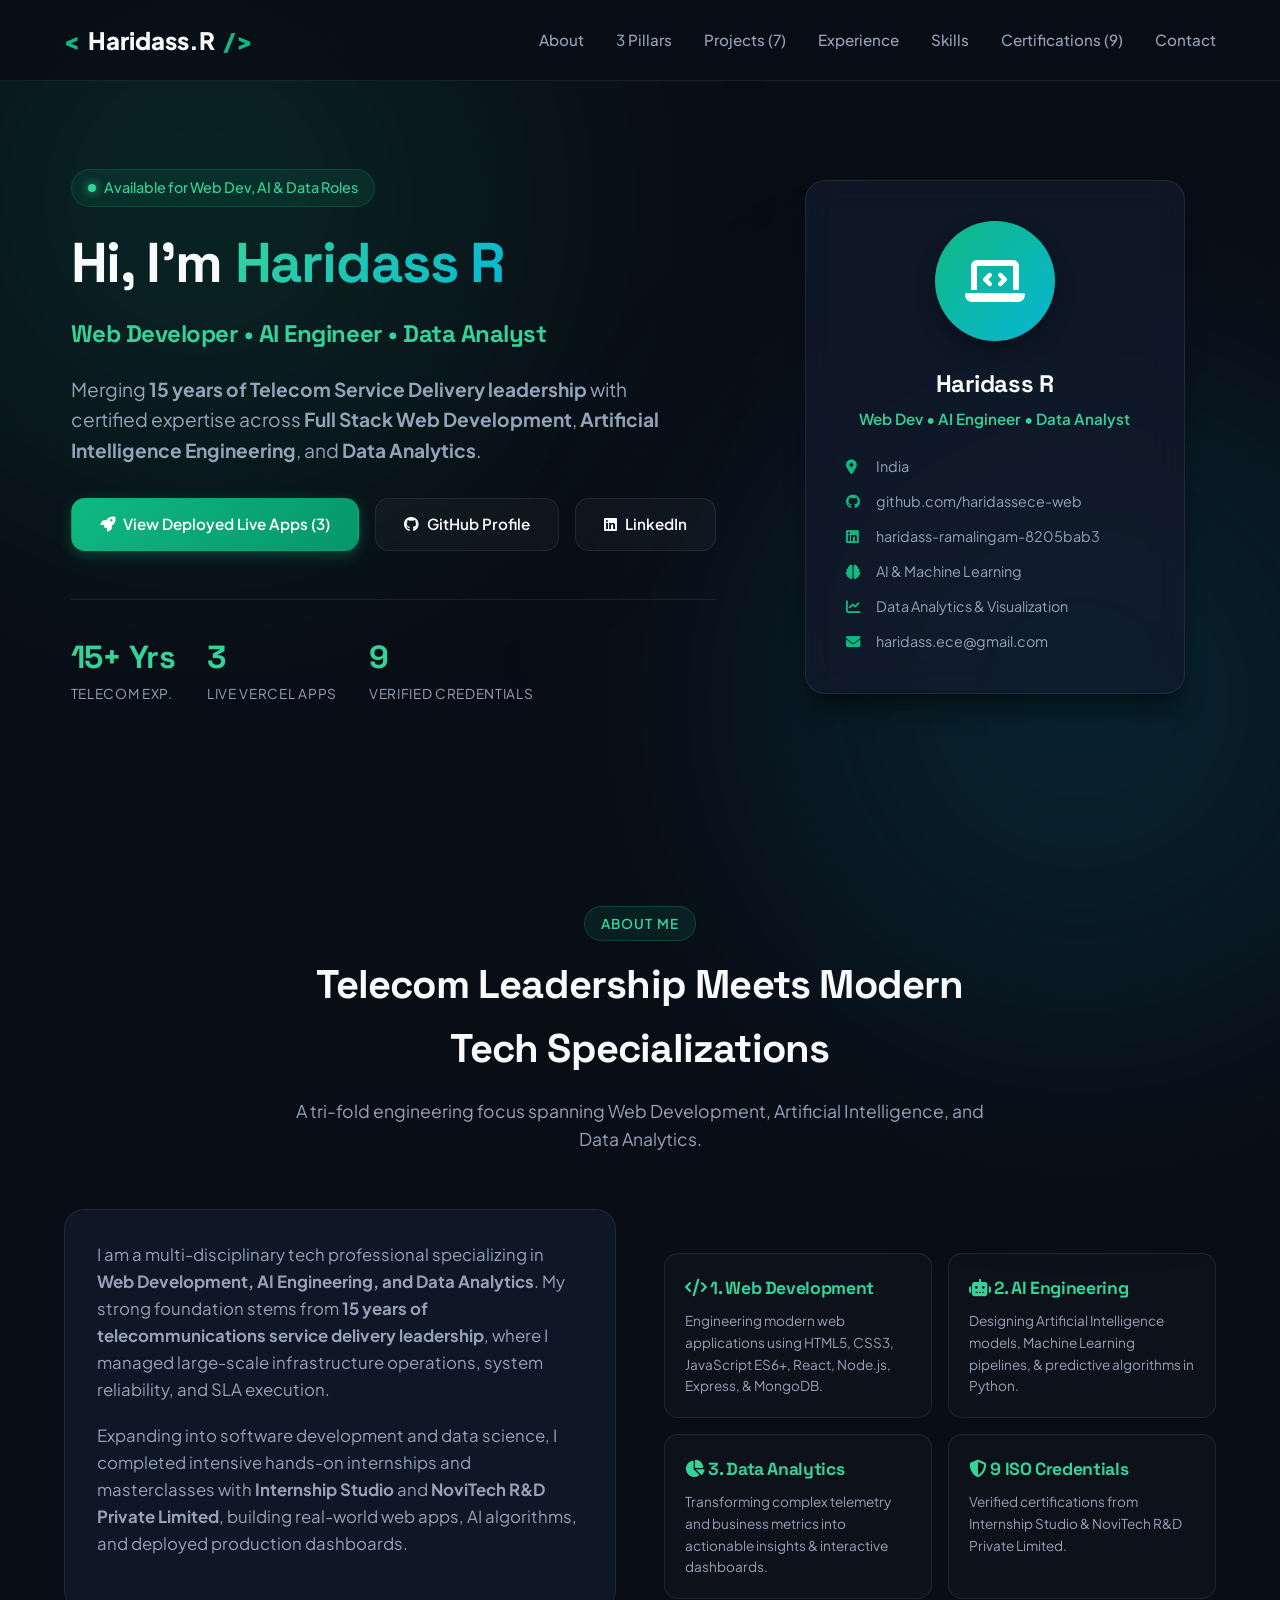
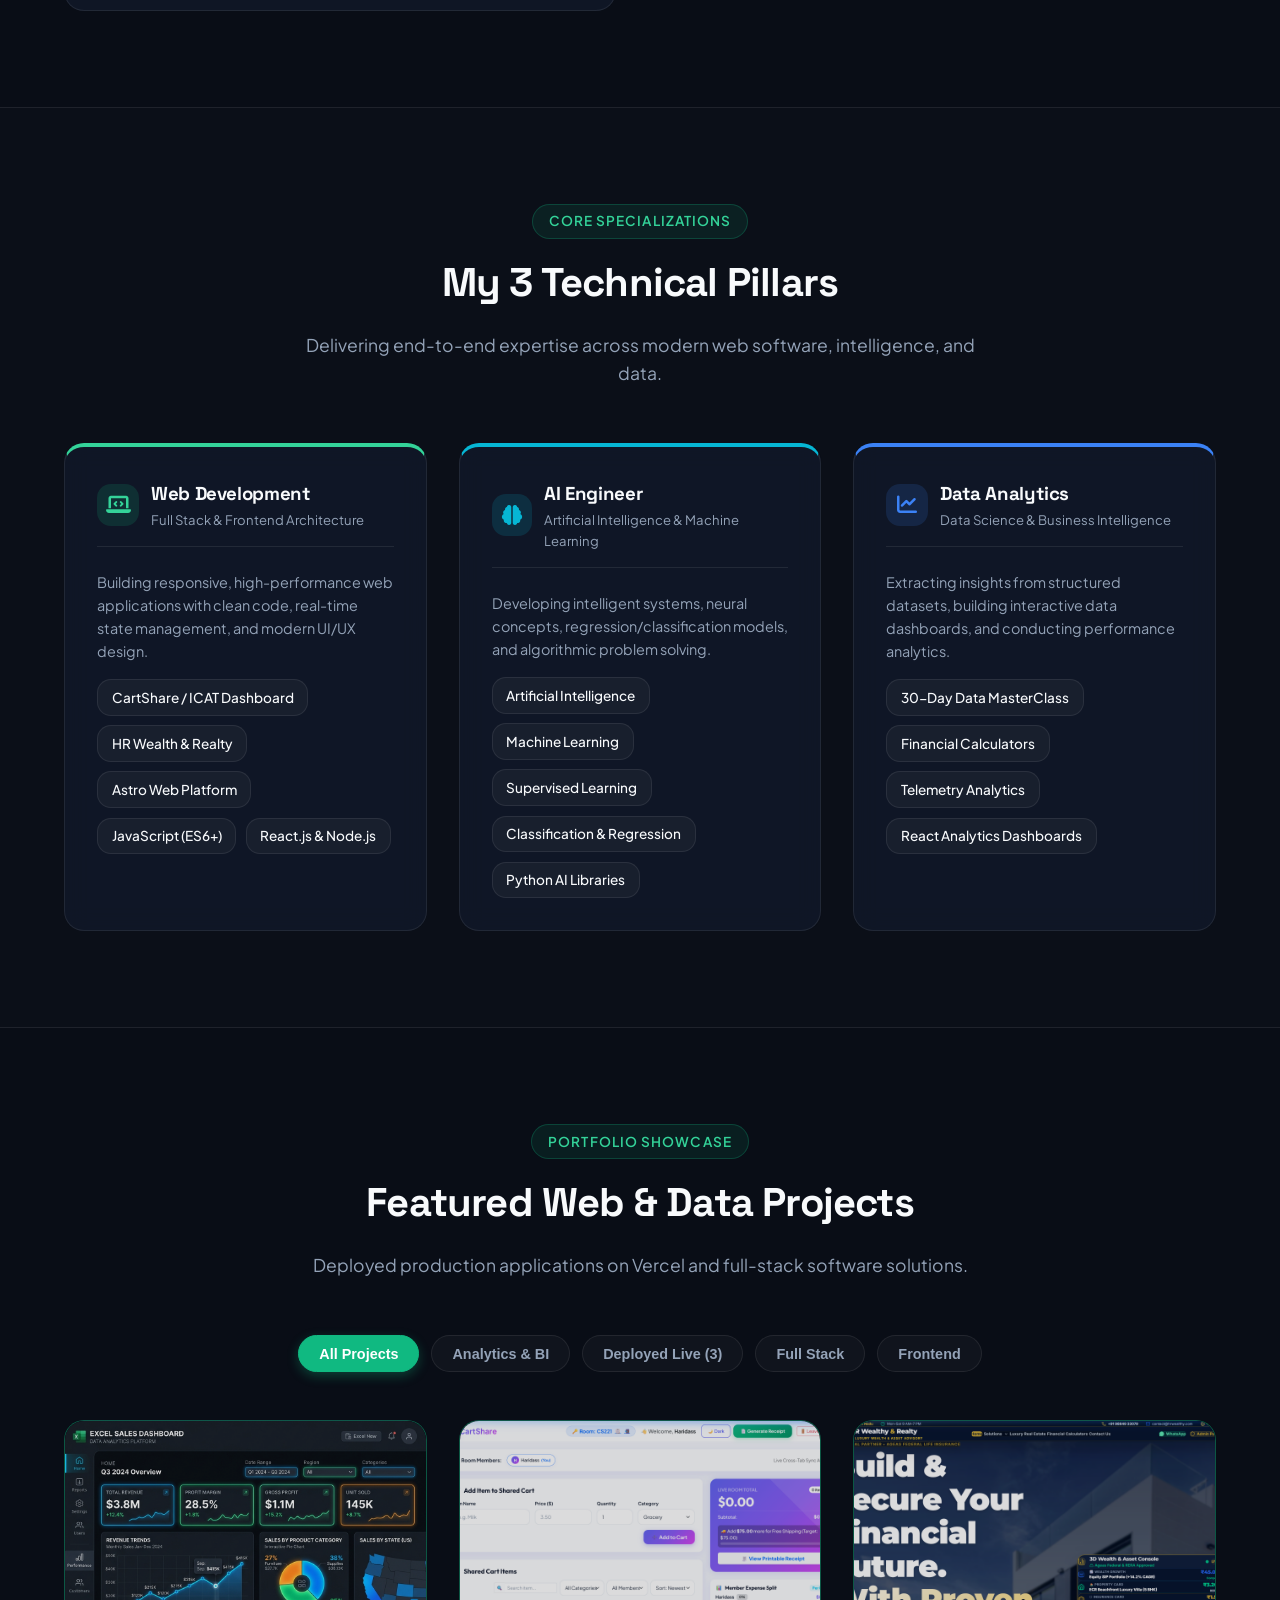
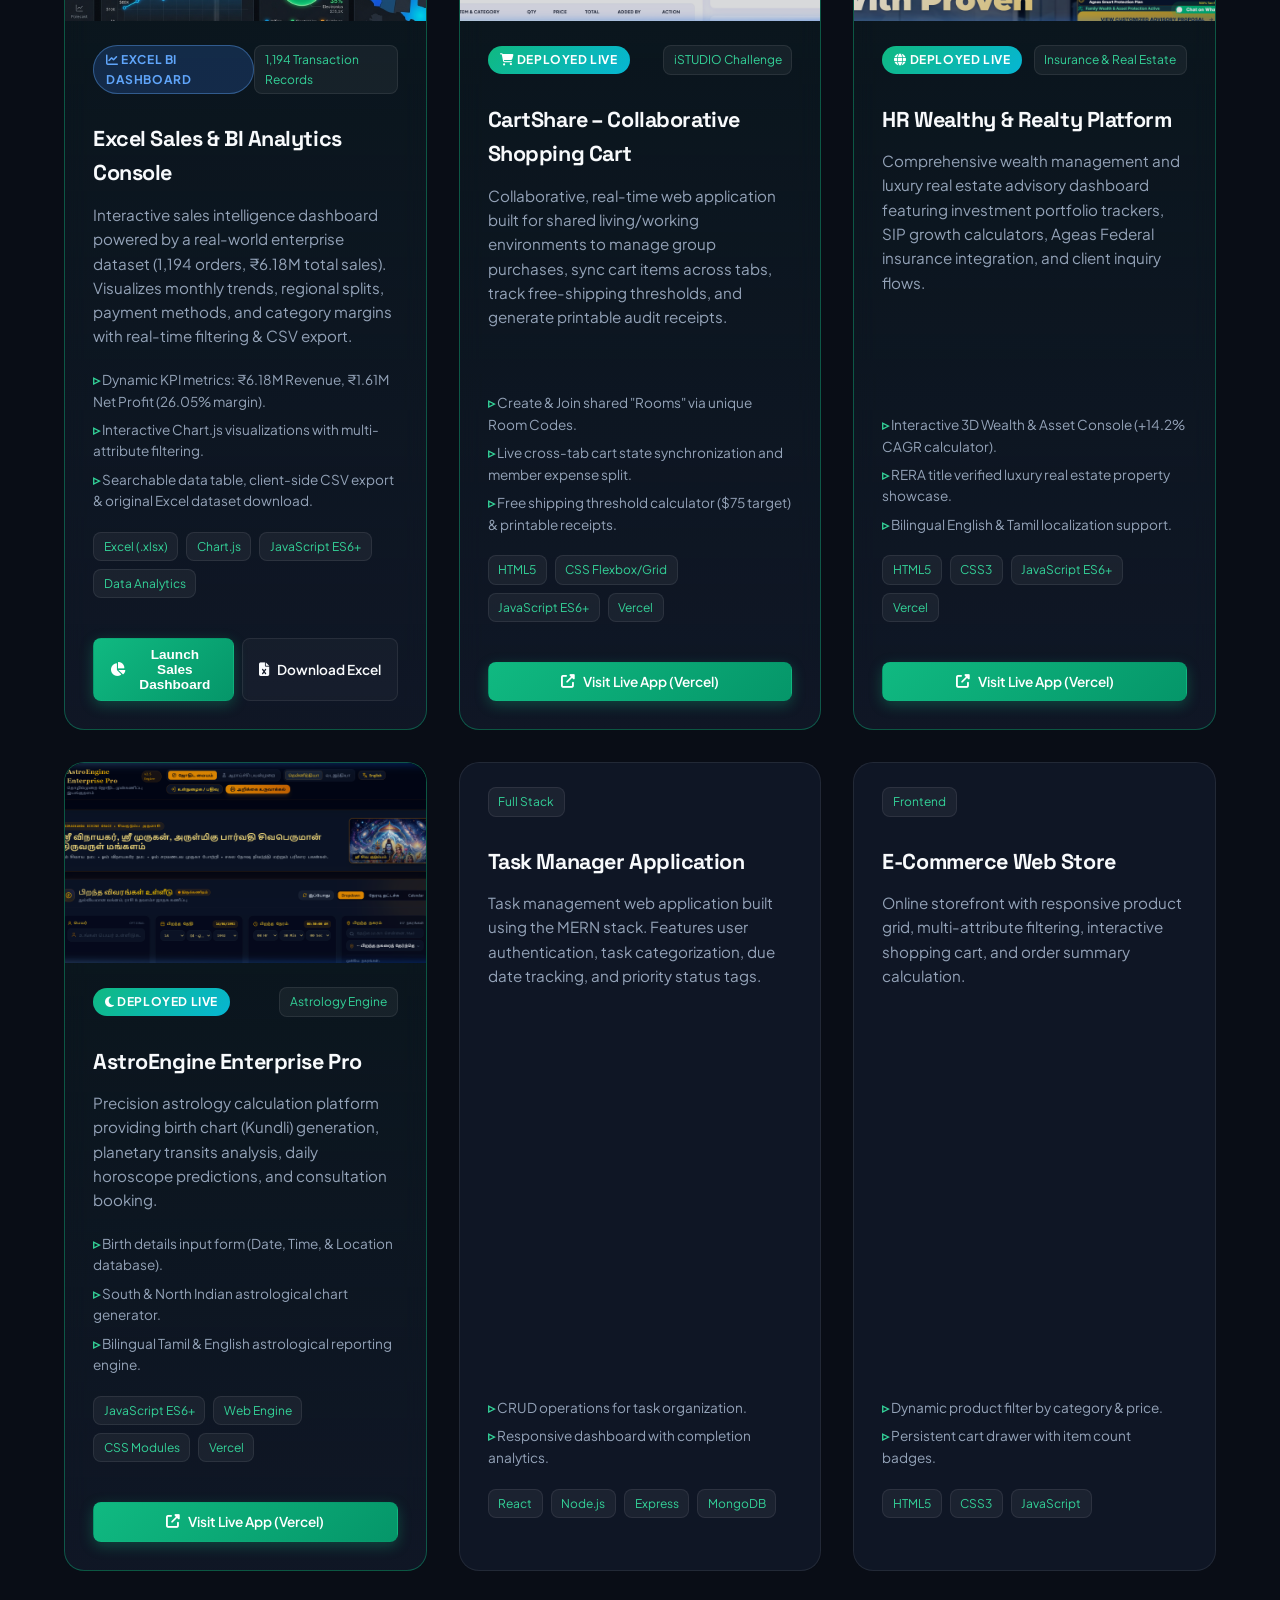
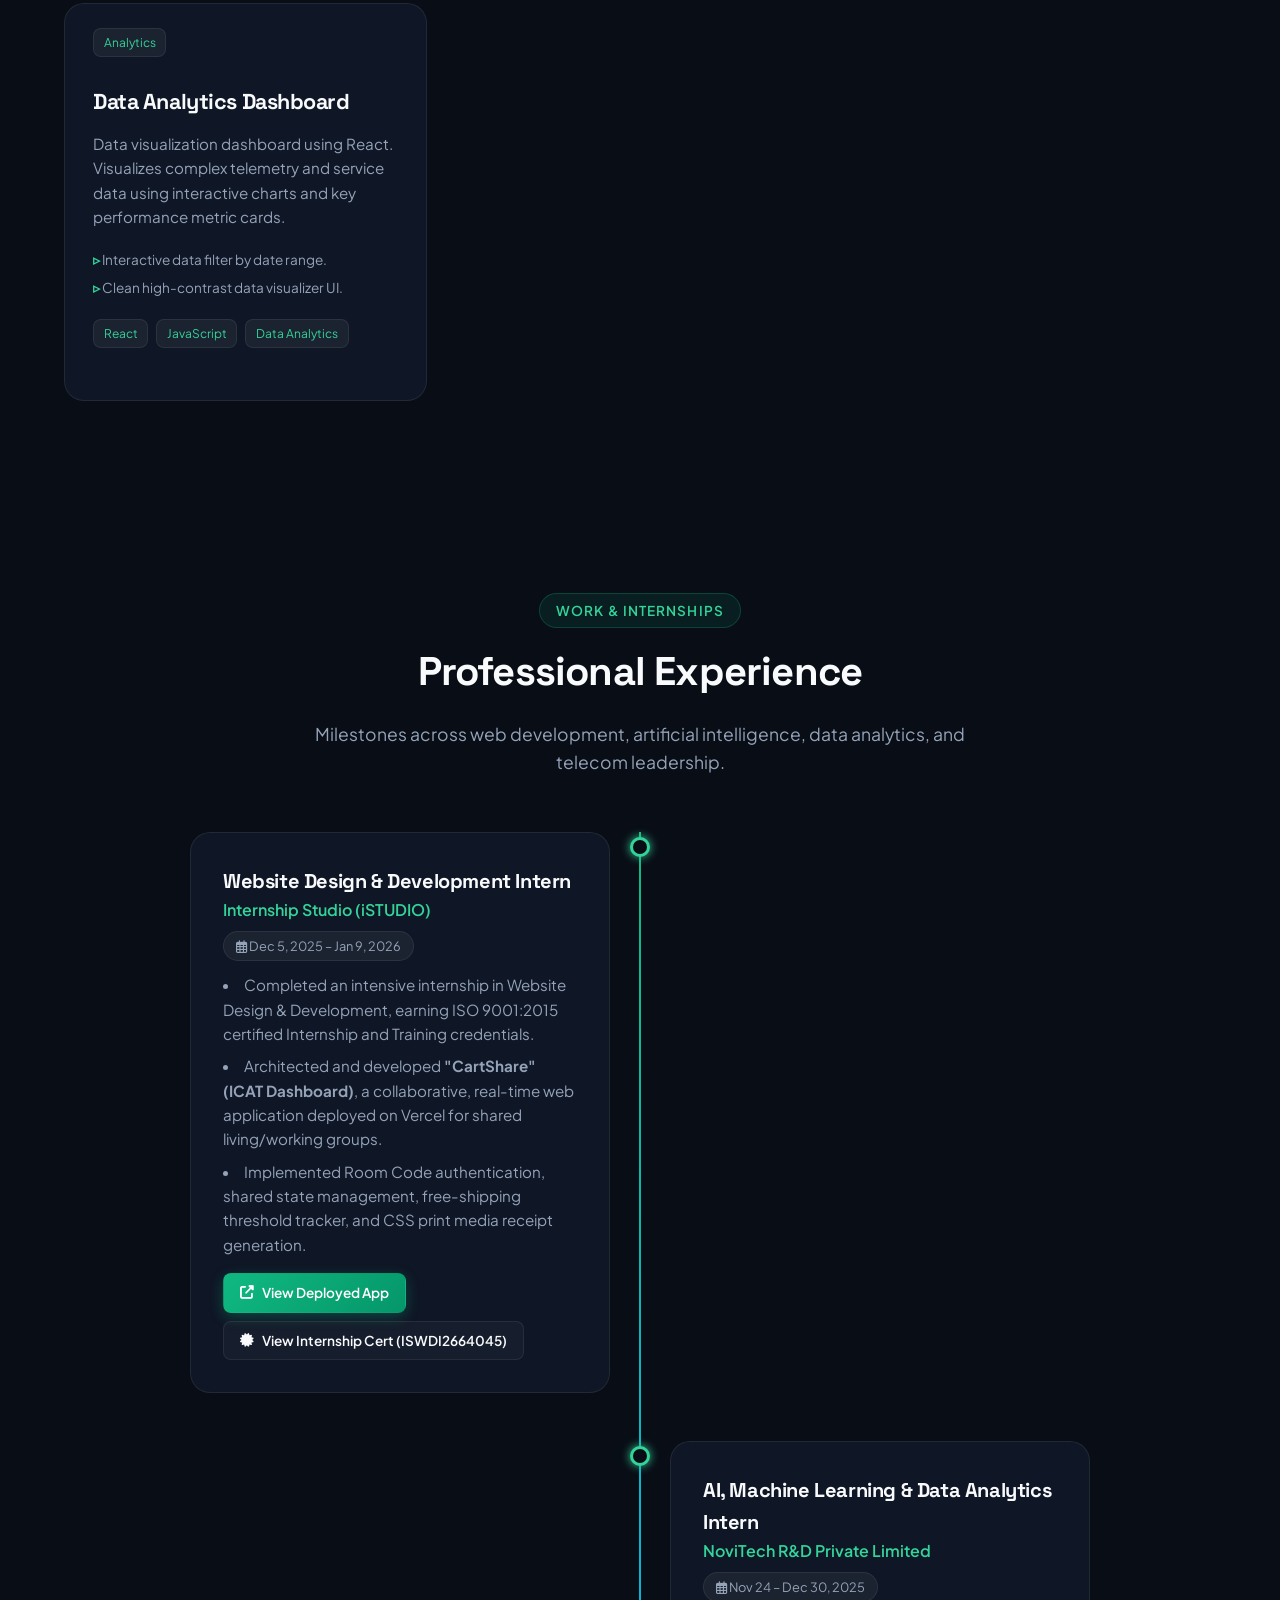
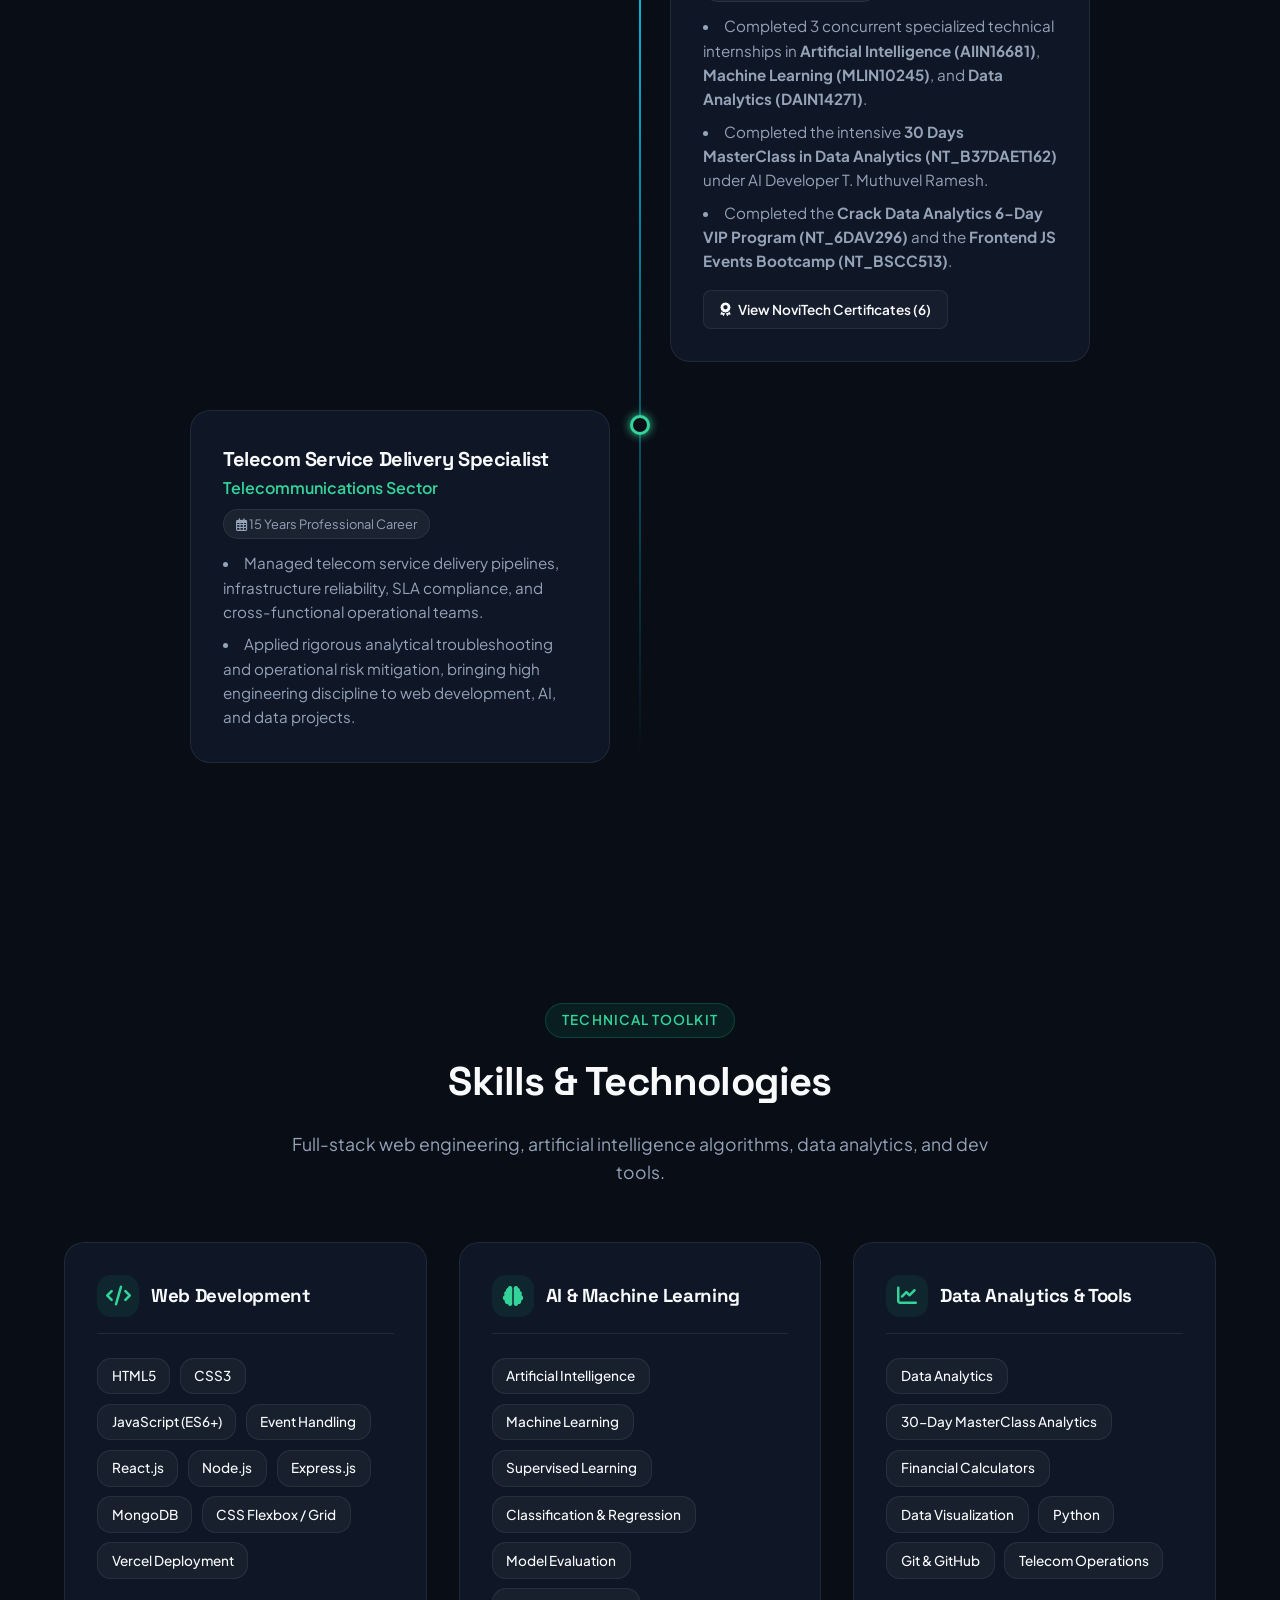
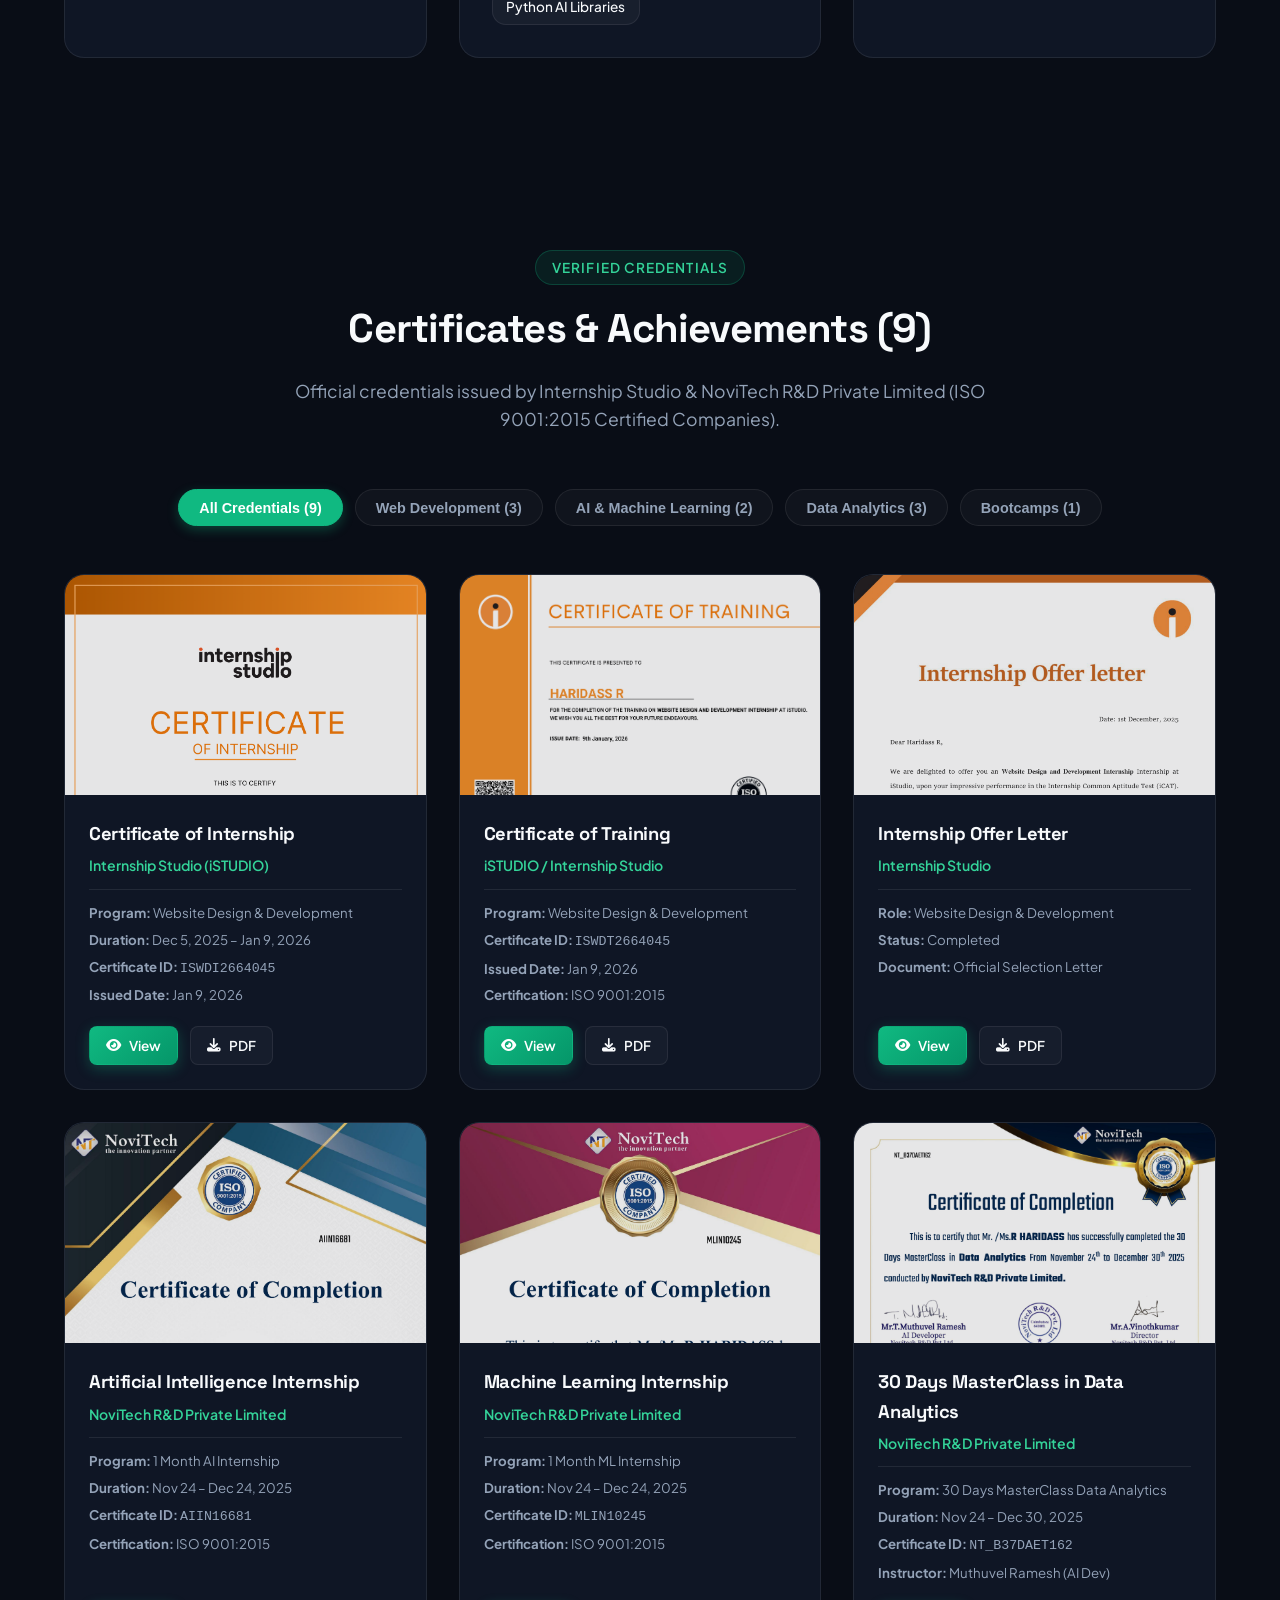
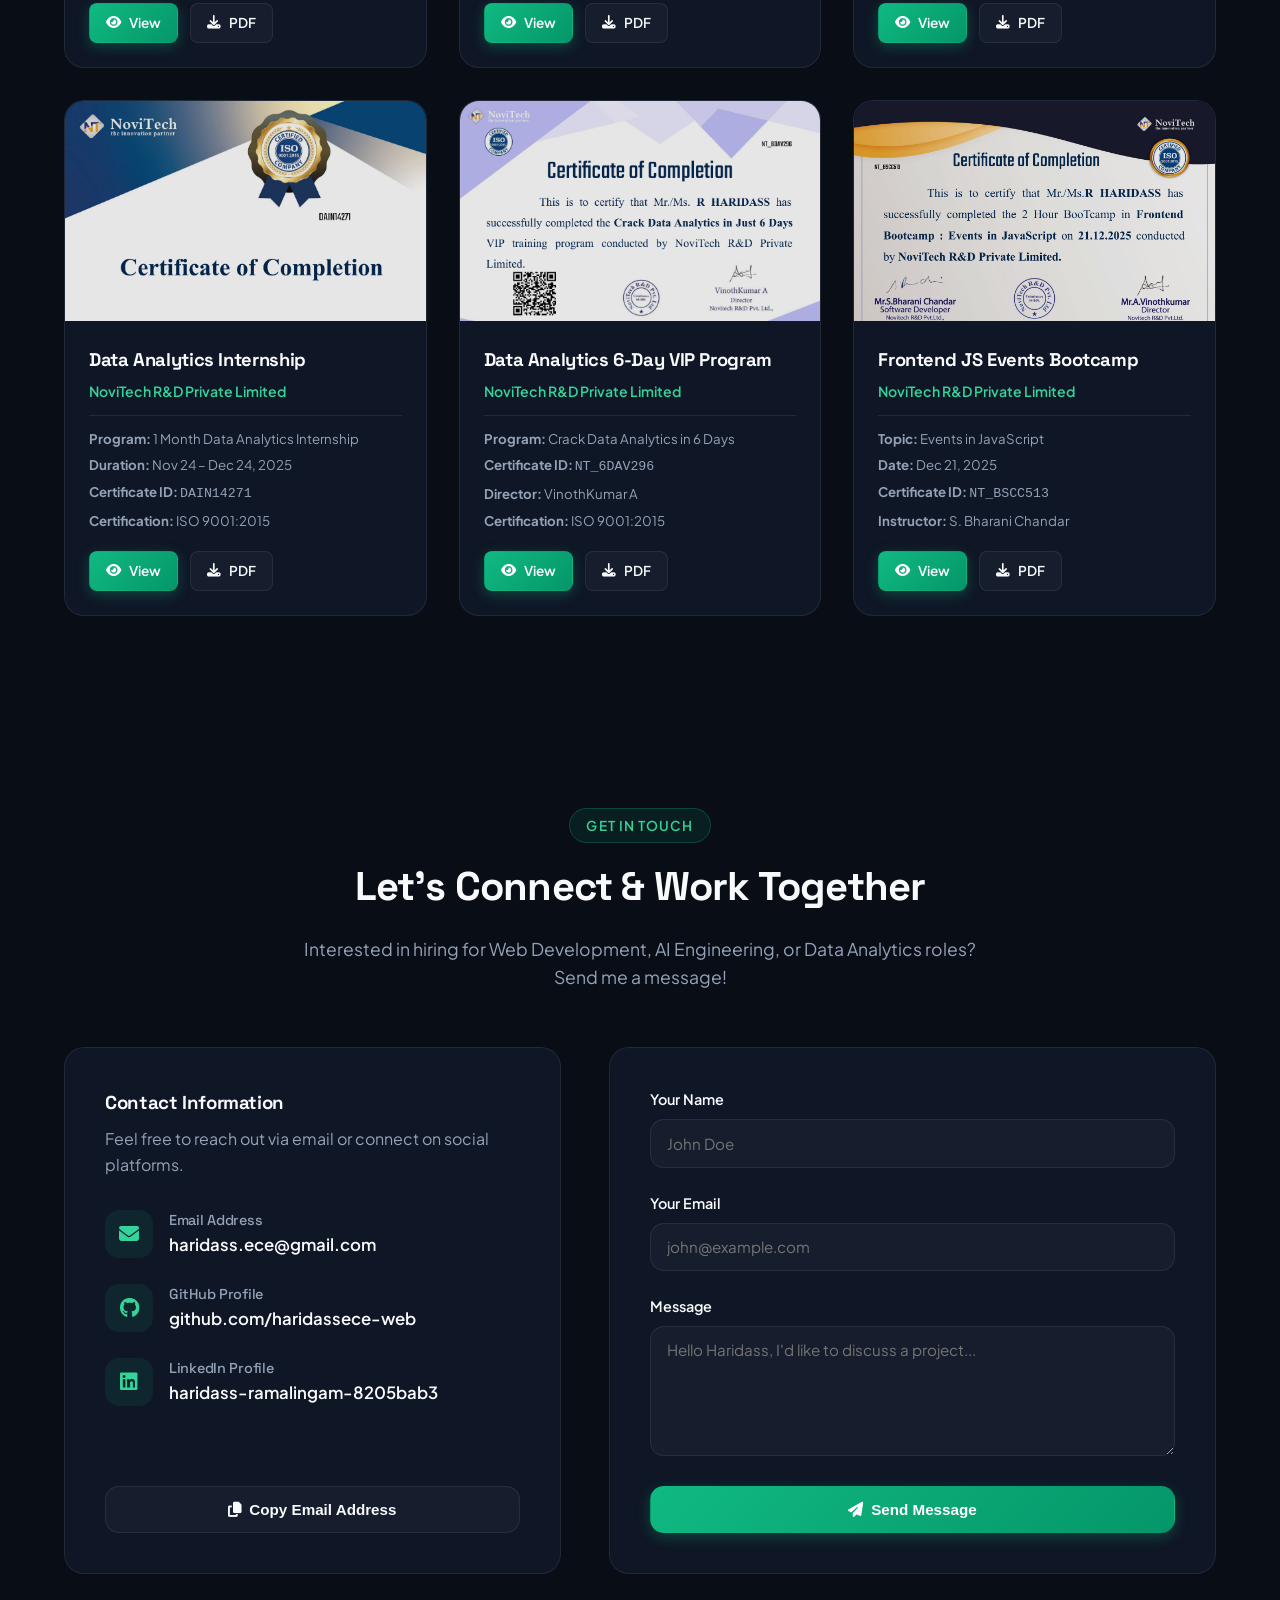
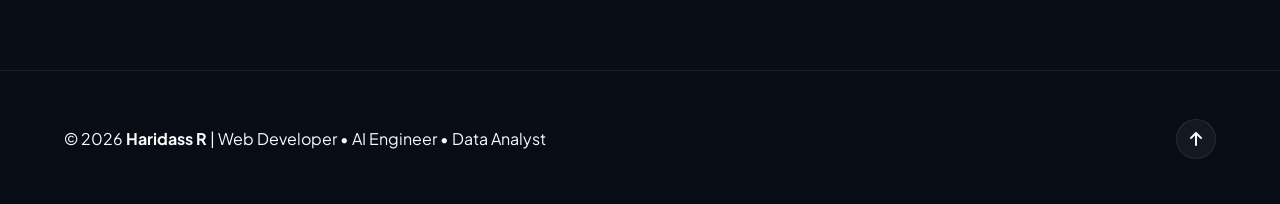
==== commit a642c1a1: "Add interactive Excel Sales Dashboard and dataset" ====
--- a/index.html
+++ b/index.html
@@ -11,6 +11,9 @@
   <!-- Font Awesome Icons -->
   <link rel="stylesheet" href="https://cdnjs.cloudflare.com/ajax/libs/font-awesome/6.4.0/css/all.min.css">
   
+  <!-- Chart.js for Data Visualizations -->
+  <script src="https://cdn.jsdelivr.net/npm/chart.js"></script>
+
   <!-- Stylesheet -->
   <link rel="stylesheet" href="style.css">
 </head>
@@ -28,7 +31,7 @@
         <ul class="nav-links" id="navLinks">
           <li><a href="#about" class="active">About</a></li>
           <li><a href="#pillars">3 Pillars</a></li>
-          <li><a href="#projects">Projects (6)</a></li>
+          <li><a href="#projects">Projects (7)</a></li>
           <li><a href="#experience">Experience</a></li>
           <li><a href="#skills">Skills</a></li>
           <li><a href="#certifications">Certifications (9)</a></li>
@@ -242,13 +245,57 @@
         
         <div class="project-filters">
           <button class="filter-btn active" data-filter="all">All Projects</button>
+          <button class="filter-btn" data-filter="analytics">Analytics & BI</button>
           <button class="filter-btn" data-filter="live">Deployed Live (3)</button>
           <button class="filter-btn" data-filter="fullstack">Full Stack</button>
           <button class="filter-btn" data-filter="frontend">Frontend</button>
         </div>
         
         <div class="projects-grid">
-          <!-- 1. CartShare / ICAT Dashboard (Deployed Live) -->
+          <!-- 1. Excel Sales & Business Analytics Dashboard (Featured & Interactive) -->
+          <div class="project-card featured-card" data-category="analytics">
+            <div class="cert-preview-container" style="height: 200px;">
+              <img src="assets/projects/sales-dashboard.png" alt="Excel Sales Dashboard" class="cert-preview-img">
+            </div>
+            
+            <div class="project-header-bar">
+              <span class="featured-badge" style="background: rgba(59, 130, 246, 0.2); color: #60a5fa; border: 1px solid rgba(96, 165, 250, 0.4);">
+                <i class="fas fa-chart-line"></i> Excel BI Dashboard
+              </span>
+              <div class="tech-pill">1,194 Transaction Records</div>
+            </div>
+            
+            <div class="project-body">
+              <h3 class="project-title">Excel Sales & BI Analytics Console</h3>
+              <p class="project-desc">
+                Interactive sales intelligence dashboard powered by a real-world enterprise dataset (1,194 orders, ₹6.18M total sales). Visualizes monthly trends, regional splits, payment methods, and category margins with real-time filtering & CSV export.
+              </p>
+              
+              <ul class="project-highlights">
+                <li>Dynamic KPI metrics: ₹6.18M Revenue, ₹1.61M Net Profit (26.05% margin).</li>
+                <li>Interactive Chart.js visualizations with multi-attribute filtering.</li>
+                <li>Searchable data table, client-side CSV export & original Excel dataset download.</li>
+              </ul>
+              
+              <div class="project-tech">
+                <span class="tech-pill">Excel (.xlsx)</span>
+                <span class="tech-pill">Chart.js</span>
+                <span class="tech-pill">JavaScript ES6+</span>
+                <span class="tech-pill">Data Analytics</span>
+              </div>
+
+              <div style="margin-top: 1rem; display: flex; gap: 0.5rem; flex-wrap: wrap;">
+                <button id="openSalesDashboardBtn" class="btn btn-primary btn-sm" style="flex: 1;">
+                  <i class="fas fa-chart-pie"></i> Launch Sales Dashboard
+                </button>
+                <a href="assets/Sales_Dataset.xlsx" download class="btn btn-outline btn-sm" title="Download original Excel dataset">
+                  <i class="fas fa-file-excel"></i> Download Excel
+                </a>
+              </div>
+            </div>
+          </div>
+
+          <!-- 2. CartShare / ICAT Dashboard (Deployed Live) -->
           <div class="project-card featured-card" data-category="live">
             <div class="cert-preview-container" style="height: 200px;">
               <img src="assets/projects/icat-dashboard.png" alt="CartShare ICAT Dashboard" class="cert-preview-img">
@@ -1049,6 +1096,209 @@
     </div>
   </div>
 
+  <!-- Interactive Excel Sales Dashboard Modal -->
+  <div class="modal-backdrop sales-modal-backdrop" id="salesDashboardModal">
+    <div class="sales-modal-container">
+      <div class="sales-modal-header">
+        <div class="sales-modal-title-group">
+          <div class="sales-modal-icon"><i class="fas fa-chart-pie"></i></div>
+          <div>
+            <h3>Enterprise Sales & Business Intelligence Console</h3>
+            <p style="font-size: 0.85rem; color: var(--text-muted);">Real-time Analytics • 1,194 Transaction Orders • Original Excel Dataset</p>
+          </div>
+        </div>
+        <div class="sales-modal-actions">
+          <a href="assets/Sales_Dataset.xlsx" download class="btn btn-outline btn-sm">
+            <i class="fas fa-file-excel" style="color: #10b981;"></i> Download Excel (.xlsx)
+          </a>
+          <button id="exportCsvBtn" class="btn btn-primary btn-sm">
+            <i class="fas fa-download"></i> Export CSV
+          </button>
+          <button class="sales-modal-close" id="closeSalesModalBtn" aria-label="Close modal">&times;</button>
+        </div>
+      </div>
+
+      <div class="sales-modal-body">
+        <!-- KPI Metrics Summary Grid -->
+        <div class="sales-kpi-grid">
+          <div class="kpi-card">
+            <div class="kpi-icon" style="background: rgba(16, 185, 129, 0.15); color: var(--primary-light);"><i class="fas fa-indian-rupee-sign"></i></div>
+            <div class="kpi-info">
+              <span class="kpi-label">Total Revenue</span>
+              <h3 class="kpi-val" id="kpiTotalSales">₹6,182,639</h3>
+              <span class="kpi-sub" id="kpiSalesSub">1,194 Total Orders</span>
+            </div>
+          </div>
+
+          <div class="kpi-card">
+            <div class="kpi-icon" style="background: rgba(6, 182, 212, 0.15); color: var(--secondary);"><i class="fas fa-chart-line"></i></div>
+            <div class="kpi-info">
+              <span class="kpi-label">Total Net Profit</span>
+              <h3 class="kpi-val" id="kpiTotalProfit">₹1,610,697</h3>
+              <span class="kpi-sub" id="kpiProfitSub">26.05% Margin</span>
+            </div>
+          </div>
+
+          <div class="kpi-card">
+            <div class="kpi-icon" style="background: rgba(59, 130, 246, 0.15); color: var(--accent);"><i class="fas fa-boxes-stacked"></i></div>
+            <div class="kpi-info">
+              <span class="kpi-label">Quantity Sold</span>
+              <h3 class="kpi-val" id="kpiTotalQty">12,745</h3>
+              <span class="kpi-sub" id="kpiQtySub">Items Delivered</span>
+            </div>
+          </div>
+
+          <div class="kpi-card">
+            <div class="kpi-icon" style="background: rgba(245, 158, 11, 0.15); color: #f59e0b;"><i class="fas fa-shopping-bag"></i></div>
+            <div class="kpi-info">
+              <span class="kpi-label">Avg Order Value</span>
+              <h3 class="kpi-val" id="kpiAvgOrder">₹5,178</h3>
+              <span class="kpi-sub" id="kpiOrdersSub">Average per Sale</span>
+            </div>
+          </div>
+        </div>
+
+        <!-- Interactive Filters Bar -->
+        <div class="sales-filter-bar">
+          <div class="filter-group">
+            <label><i class="fas fa-calendar"></i> Year</label>
+            <select id="filterYear" class="sales-select">
+              <option value="all">All Years</option>
+              <option value="2020">2020</option>
+              <option value="2021">2021</option>
+              <option value="2022">2022</option>
+              <option value="2023">2023</option>
+              <option value="2024">2024</option>
+              <option value="2025">2025</option>
+            </select>
+          </div>
+
+          <div class="filter-group">
+            <label><i class="fas fa-tag"></i> Category</label>
+            <select id="filterCategory" class="sales-select">
+              <option value="all">All Categories</option>
+              <option value="Electronics">Electronics</option>
+              <option value="Furniture">Furniture</option>
+              <option value="Office Supplies">Office Supplies</option>
+            </select>
+          </div>
+
+          <div class="filter-group">
+            <label><i class="fas fa-globe-americas"></i> Region</label>
+            <select id="filterRegion" class="sales-select">
+              <option value="all">All Regions</option>
+              <option value="South">South</option>
+              <option value="West">West</option>
+              <option value="Midwest">Midwest</option>
+              <option value="Northeast">Northeast</option>
+            </select>
+          </div>
+
+          <div class="filter-group">
+            <label><i class="fas fa-credit-card"></i> Payment Mode</label>
+            <select id="filterPayment" class="sales-select">
+              <option value="all">All Modes</option>
+              <option value="UPI">UPI</option>
+              <option value="COD">COD</option>
+              <option value="Credit Card">Credit Card</option>
+              <option value="Debit Card">Debit Card</option>
+              <option value="EMI">EMI</option>
+            </select>
+          </div>
+
+          <button id="resetSalesFiltersBtn" class="btn btn-outline btn-sm" style="align-self: flex-end; height: 38px;">
+            <i class="fas fa-undo"></i> Reset Filters
+          </button>
+        </div>
+
+        <!-- Charts Grid -->
+        <div class="sales-charts-grid">
+          <div class="chart-card">
+            <div class="chart-header">
+              <h4><i class="fas fa-chart-area"></i> Revenue & Profit Monthly Trend</h4>
+              <span class="chart-badge">Time Series</span>
+            </div>
+            <div class="chart-body">
+              <canvas id="trendChart"></canvas>
+            </div>
+          </div>
+
+          <div class="chart-card">
+            <div class="chart-header">
+              <h4><i class="fas fa-chart-pie"></i> Sales Share by Category</h4>
+              <span class="chart-badge">Product Mix</span>
+            </div>
+            <div class="chart-body">
+              <canvas id="categoryChart"></canvas>
+            </div>
+          </div>
+
+          <div class="chart-card">
+            <div class="chart-header">
+              <h4><i class="fas fa-map-marker-alt"></i> Top States by Revenue</h4>
+              <span class="chart-badge">Geographic</span>
+            </div>
+            <div class="chart-body">
+              <canvas id="stateChart"></canvas>
+            </div>
+          </div>
+
+          <div class="chart-card">
+            <div class="chart-header">
+              <h4><i class="fas fa-wallet"></i> Payment Method Breakdown</h4>
+              <span class="chart-badge">Channels</span>
+            </div>
+            <div class="chart-body">
+              <canvas id="paymentChart"></canvas>
+            </div>
+          </div>
+        </div>
+
+        <!-- Transaction Data Table Section -->
+        <div class="sales-table-card">
+          <div class="sales-table-header">
+            <div>
+              <h4><i class="fas fa-table"></i> Transaction Orders Ledger</h4>
+              <p style="font-size: 0.8rem; color: var(--text-muted);" id="tableCountInfo">Showing orders</p>
+            </div>
+            <div class="sales-search-box">
+              <i class="fas fa-search"></i>
+              <input type="text" id="salesSearchInput" placeholder="Search Customer, ID, City, Sub-Category...">
+            </div>
+          </div>
+
+          <div class="table-responsive">
+            <table class="sales-table">
+              <thead>
+                <tr>
+                  <th>Order ID</th>
+                  <th>Date</th>
+                  <th>Customer</th>
+                  <th>Location</th>
+                  <th>Category</th>
+                  <th>Sub-Category</th>
+                  <th>Payment</th>
+                  <th>Qty</th>
+                  <th>Amount</th>
+                  <th>Profit</th>
+                </tr>
+              </thead>
+              <tbody id="salesTableBody">
+                <!-- Rows injected dynamically -->
+              </tbody>
+            </table>
+          </div>
+
+          <div class="sales-pagination">
+            <button id="prevPageBtn" class="btn btn-outline btn-sm" disabled><i class="fas fa-chevron-left"></i> Previous</button>
+            <span id="pageInfoText" style="font-size: 0.85rem; color: var(--text-muted);">Page 1 of 1</span>
+            <button id="nextPageBtn" class="btn btn-outline btn-sm">Next <i class="fas fa-chevron-right"></i></button>
+          </div>
+        </div>
+      </div>
+    </div>
+  </div>
+
   <script src="script.js"></script>
 </body>
 </html>
--- a/style.css
+++ b/style.css
@@ -1146,4 +1146,379 @@
     flex-wrap: wrap;
     gap: 1.5rem;
   }
+}
+
+/* ==========================================================================
+   Sales Dashboard Modal Styles
+   ========================================================================== */
+.sales-modal-backdrop {
+  position: fixed;
+  top: 0;
+  left: 0;
+  right: 0;
+  bottom: 0;
+  background: rgba(4, 7, 13, 0.88);
+  backdrop-filter: blur(16px);
+  -webkit-backdrop-filter: blur(16px);
+  z-index: 2000;
+  display: flex;
+  align-items: center;
+  justify-content: center;
+  padding: 1.5rem;
+  opacity: 0;
+  visibility: hidden;
+  transition: var(--transition-normal);
+}
+
+.sales-modal-backdrop.active {
+  opacity: 1;
+  visibility: visible;
+}
+
+.sales-modal-container {
+  width: 100%;
+  max-width: 1320px;
+  max-height: 92vh;
+  background: #0d1322;
+  border: 1px solid var(--border-glow);
+  border-radius: var(--radius-lg);
+  box-shadow: 0 25px 50px -12px rgba(0, 0, 0, 0.7), 0 0 30px rgba(16, 185, 129, 0.15);
+  display: flex;
+  flex-direction: column;
+  overflow: hidden;
+  transform: scale(0.95);
+  transition: var(--transition-normal);
+}
+
+.sales-modal-backdrop.active .sales-modal-container {
+  transform: scale(1);
+}
+
+.sales-modal-header {
+  padding: 1.25rem 1.75rem;
+  background: rgba(18, 26, 43, 0.95);
+  border-bottom: 1px solid var(--border-color);
+  display: flex;
+  justify-content: space-between;
+  align-items: center;
+  flex-wrap: wrap;
+  gap: 1rem;
+}
+
+.sales-modal-title-group {
+  display: flex;
+  align-items: center;
+  gap: 1rem;
+}
+
+.sales-modal-icon {
+  width: 44px;
+  height: 44px;
+  border-radius: var(--radius-md);
+  background: linear-gradient(135deg, rgba(16, 185, 129, 0.2), rgba(6, 182, 212, 0.2));
+  border: 1px solid var(--border-glow);
+  color: var(--primary-light);
+  display: flex;
+  align-items: center;
+  justify-content: center;
+  font-size: 1.25rem;
+}
+
+.sales-modal-actions {
+  display: flex;
+  align-items: center;
+  gap: 0.75rem;
+}
+
+.sales-modal-close {
+  background: rgba(255, 255, 255, 0.05);
+  border: 1px solid var(--border-color);
+  color: var(--text-muted);
+  width: 38px;
+  height: 38px;
+  border-radius: 50%;
+  font-size: 1.5rem;
+  cursor: pointer;
+  display: flex;
+  align-items: center;
+  justify-content: center;
+  transition: var(--transition-fast);
+}
+
+.sales-modal-close:hover {
+  background: rgba(239, 68, 68, 0.2);
+  color: #ef4444;
+  border-color: rgba(239, 68, 68, 0.4);
+}
+
+.sales-modal-body {
+  padding: 1.5rem 1.75rem;
+  overflow-y: auto;
+  display: flex;
+  flex-direction: column;
+  gap: 1.5rem;
+}
+
+/* KPI Summary Cards */
+.sales-kpi-grid {
+  display: grid;
+  grid-template-columns: repeat(auto-fit, minmax(240px, 1fr));
+  gap: 1rem;
+}
+
+.kpi-card {
+  background: var(--bg-card);
+  border: 1px solid var(--border-color);
+  border-radius: var(--radius-md);
+  padding: 1.25rem;
+  display: flex;
+  align-items: center;
+  gap: 1.25rem;
+  transition: var(--transition-fast);
+}
+
+.kpi-card:hover {
+  border-color: rgba(255, 255, 255, 0.18);
+  background: var(--bg-card-hover);
+  transform: translateY(-2px);
+}
+
+.kpi-icon {
+  width: 48px;
+  height: 48px;
+  border-radius: var(--radius-md);
+  display: flex;
+  align-items: center;
+  justify-content: center;
+  font-size: 1.35rem;
+  flex-shrink: 0;
+}
+
+.kpi-info {
+  display: flex;
+  flex-direction: column;
+}
+
+.kpi-label {
+  font-size: 0.8rem;
+  font-weight: 600;
+  color: var(--text-muted);
+  text-transform: uppercase;
+  letter-spacing: 0.05em;
+}
+
+.kpi-val {
+  font-size: 1.5rem;
+  font-weight: 700;
+  color: var(--text-main);
+  line-height: 1.2;
+  margin: 0.2rem 0;
+}
+
+.kpi-sub {
+  font-size: 0.75rem;
+  color: var(--primary-light);
+  font-weight: 500;
+}
+
+/* Filter Bar */
+.sales-filter-bar {
+  background: rgba(18, 26, 43, 0.6);
+  border: 1px solid var(--border-color);
+  border-radius: var(--radius-md);
+  padding: 1rem 1.25rem;
+  display: flex;
+  flex-wrap: wrap;
+  align-items: flex-end;
+  gap: 1rem;
+}
+
+.filter-group {
+  display: flex;
+  flex-direction: column;
+  gap: 0.35rem;
+  flex: 1;
+  min-width: 150px;
+}
+
+.filter-group label {
+  font-size: 0.75rem;
+  font-weight: 600;
+  color: var(--text-muted);
+  text-transform: uppercase;
+  letter-spacing: 0.05em;
+  display: flex;
+  align-items: center;
+  gap: 0.35rem;
+}
+
+.sales-select {
+  width: 100%;
+  padding: 0.55rem 0.85rem;
+  background: #090d16;
+  border: 1px solid var(--border-color);
+  border-radius: var(--radius-sm);
+  color: var(--text-main);
+  font-family: inherit;
+  font-size: 0.85rem;
+  outline: none;
+  cursor: pointer;
+  transition: var(--transition-fast);
+}
+
+.sales-select:focus,
+.sales-select:hover {
+  border-color: var(--primary-light);
+}
+
+/* Charts Grid */
+.sales-charts-grid {
+  display: grid;
+  grid-template-columns: repeat(2, 1fr);
+  gap: 1.25rem;
+}
+
+.chart-card {
+  background: var(--bg-card);
+  border: 1px solid var(--border-color);
+  border-radius: var(--radius-md);
+  padding: 1.25rem;
+  display: flex;
+  flex-direction: column;
+  gap: 1rem;
+}
+
+.chart-header {
+  display: flex;
+  justify-content: space-between;
+  align-items: center;
+}
+
+.chart-header h4 {
+  font-size: 0.95rem;
+  font-weight: 600;
+  display: flex;
+  align-items: center;
+  gap: 0.5rem;
+  color: var(--text-main);
+}
+
+.chart-badge {
+  font-size: 0.7rem;
+  padding: 0.2rem 0.6rem;
+  border-radius: var(--radius-full);
+  background: rgba(255, 255, 255, 0.06);
+  border: 1px solid var(--border-color);
+  color: var(--text-muted);
+}
+
+.chart-body {
+  position: relative;
+  height: 250px;
+  width: 100%;
+}
+
+/* Data Table Card */
+.sales-table-card {
+  background: var(--bg-card);
+  border: 1px solid var(--border-color);
+  border-radius: var(--radius-md);
+  padding: 1.25rem;
+  display: flex;
+  flex-direction: column;
+  gap: 1rem;
+}
+
+.sales-table-header {
+  display: flex;
+  justify-content: space-between;
+  align-items: center;
+  flex-wrap: wrap;
+  gap: 1rem;
+}
+
+.sales-search-box {
+  position: relative;
+  min-width: 260px;
+}
+
+.sales-search-box i {
+  position: absolute;
+  left: 0.85rem;
+  top: 50%;
+  transform: translateY(-50%);
+  color: var(--text-muted);
+  font-size: 0.85rem;
+}
+
+.sales-search-box input {
+  width: 100%;
+  padding: 0.55rem 0.85rem 0.55rem 2.2rem;
+  background: rgba(9, 13, 22, 0.8);
+  border: 1px solid var(--border-color);
+  border-radius: var(--radius-full);
+  color: var(--text-main);
+  font-family: inherit;
+  font-size: 0.85rem;
+  outline: none;
+  transition: var(--transition-fast);
+}
+
+.sales-search-box input:focus {
+  border-color: var(--primary-light);
+  box-shadow: 0 0 0 3px rgba(16, 185, 129, 0.15);
+}
+
+.table-responsive {
+  overflow-x: auto;
+  border: 1px solid var(--border-color);
+  border-radius: var(--radius-sm);
+}
+
+.sales-table {
+  width: 100%;
+  border-collapse: collapse;
+  text-align: left;
+  font-size: 0.82rem;
+}
+
+.sales-table th {
+  background: rgba(255, 255, 255, 0.03);
+  padding: 0.75rem 1rem;
+  font-weight: 600;
+  color: var(--text-muted);
+  border-bottom: 1px solid var(--border-color);
+  white-space: nowrap;
+}
+
+.sales-table td {
+  padding: 0.7rem 1rem;
+  border-bottom: 1px solid rgba(255, 255, 255, 0.04);
+  color: var(--text-main);
+  white-space: nowrap;
+}
+
+.sales-table tbody tr:hover {
+  background: rgba(255, 255, 255, 0.02);
+}
+
+.badge-tag {
+  display: inline-block;
+  padding: 0.15rem 0.5rem;
+  border-radius: 4px;
+  font-size: 0.72rem;
+  font-weight: 600;
+}
+
+.sales-pagination {
+  display: flex;
+  justify-content: space-between;
+  align-items: center;
+  padding-top: 0.5rem;
+}
+
+@media (max-width: 992px) {
+  .sales-charts-grid {
+    grid-template-columns: 1fr;
+  }
 }
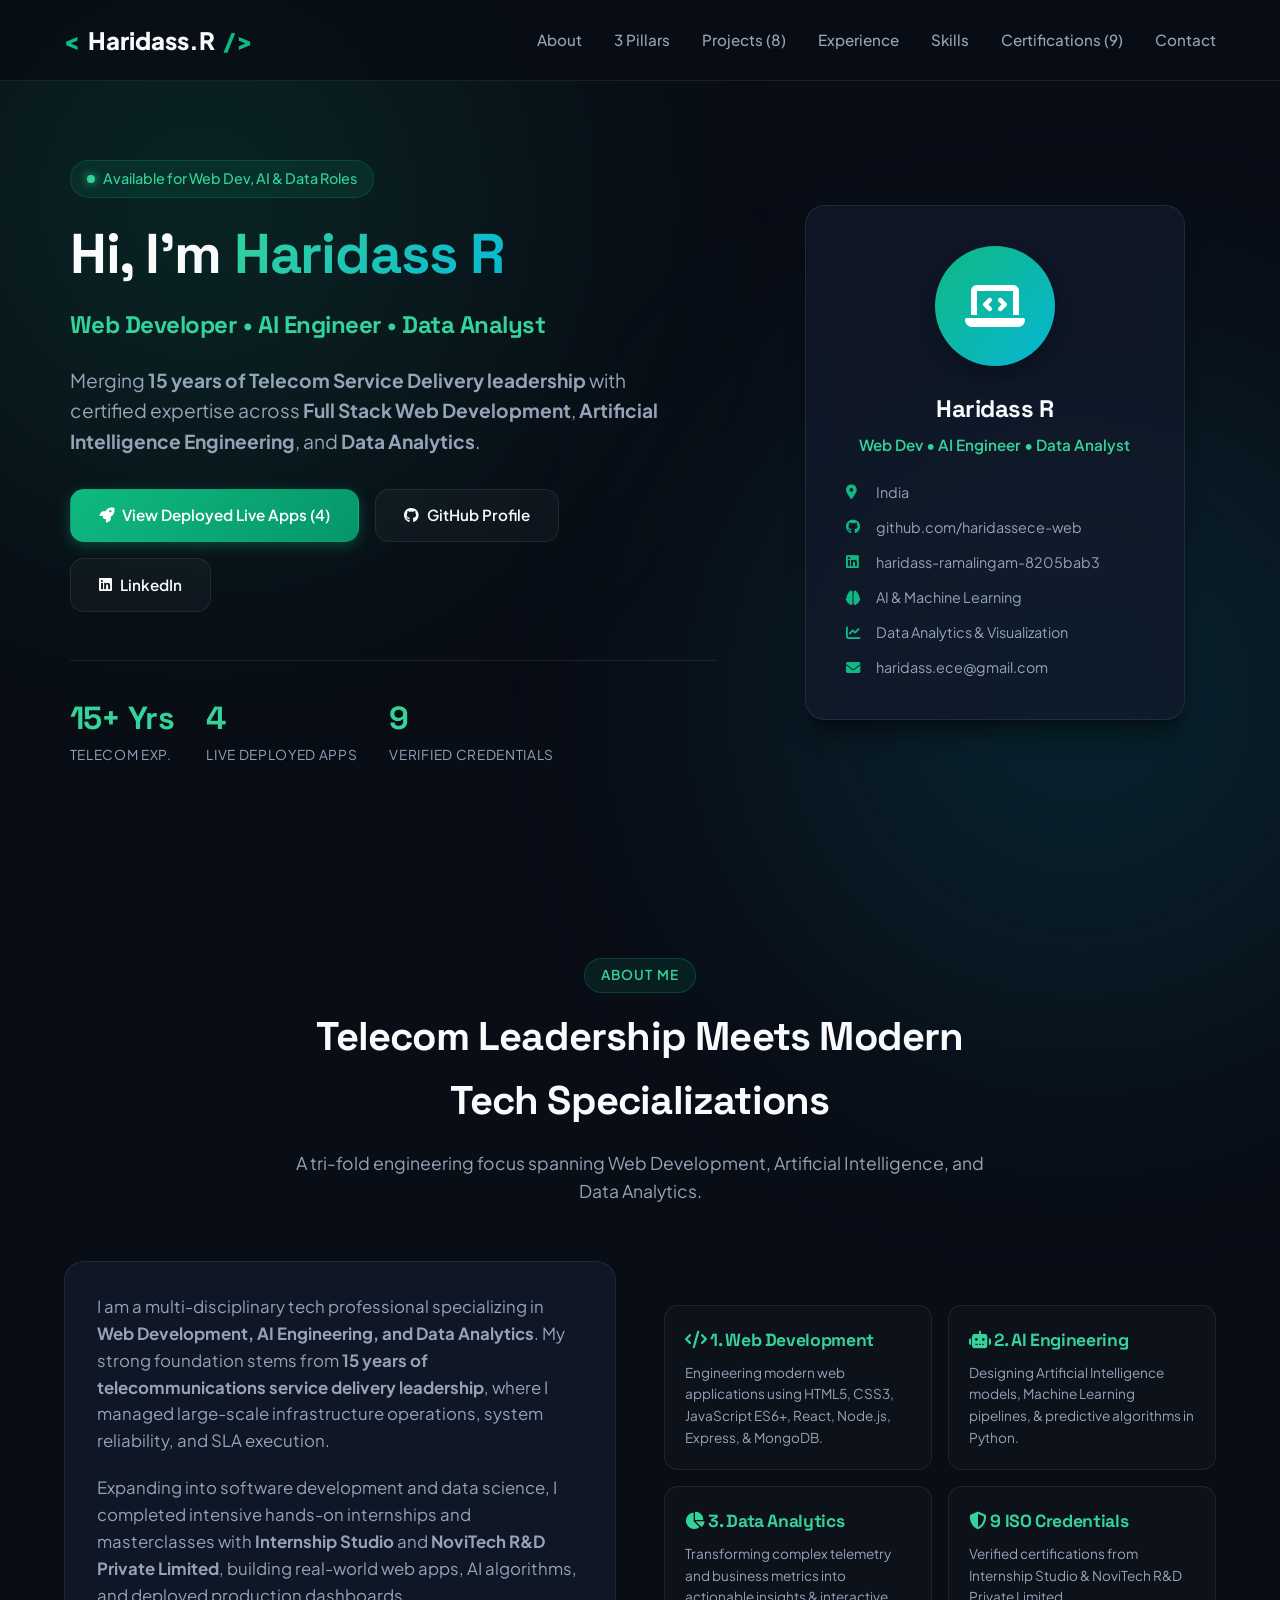
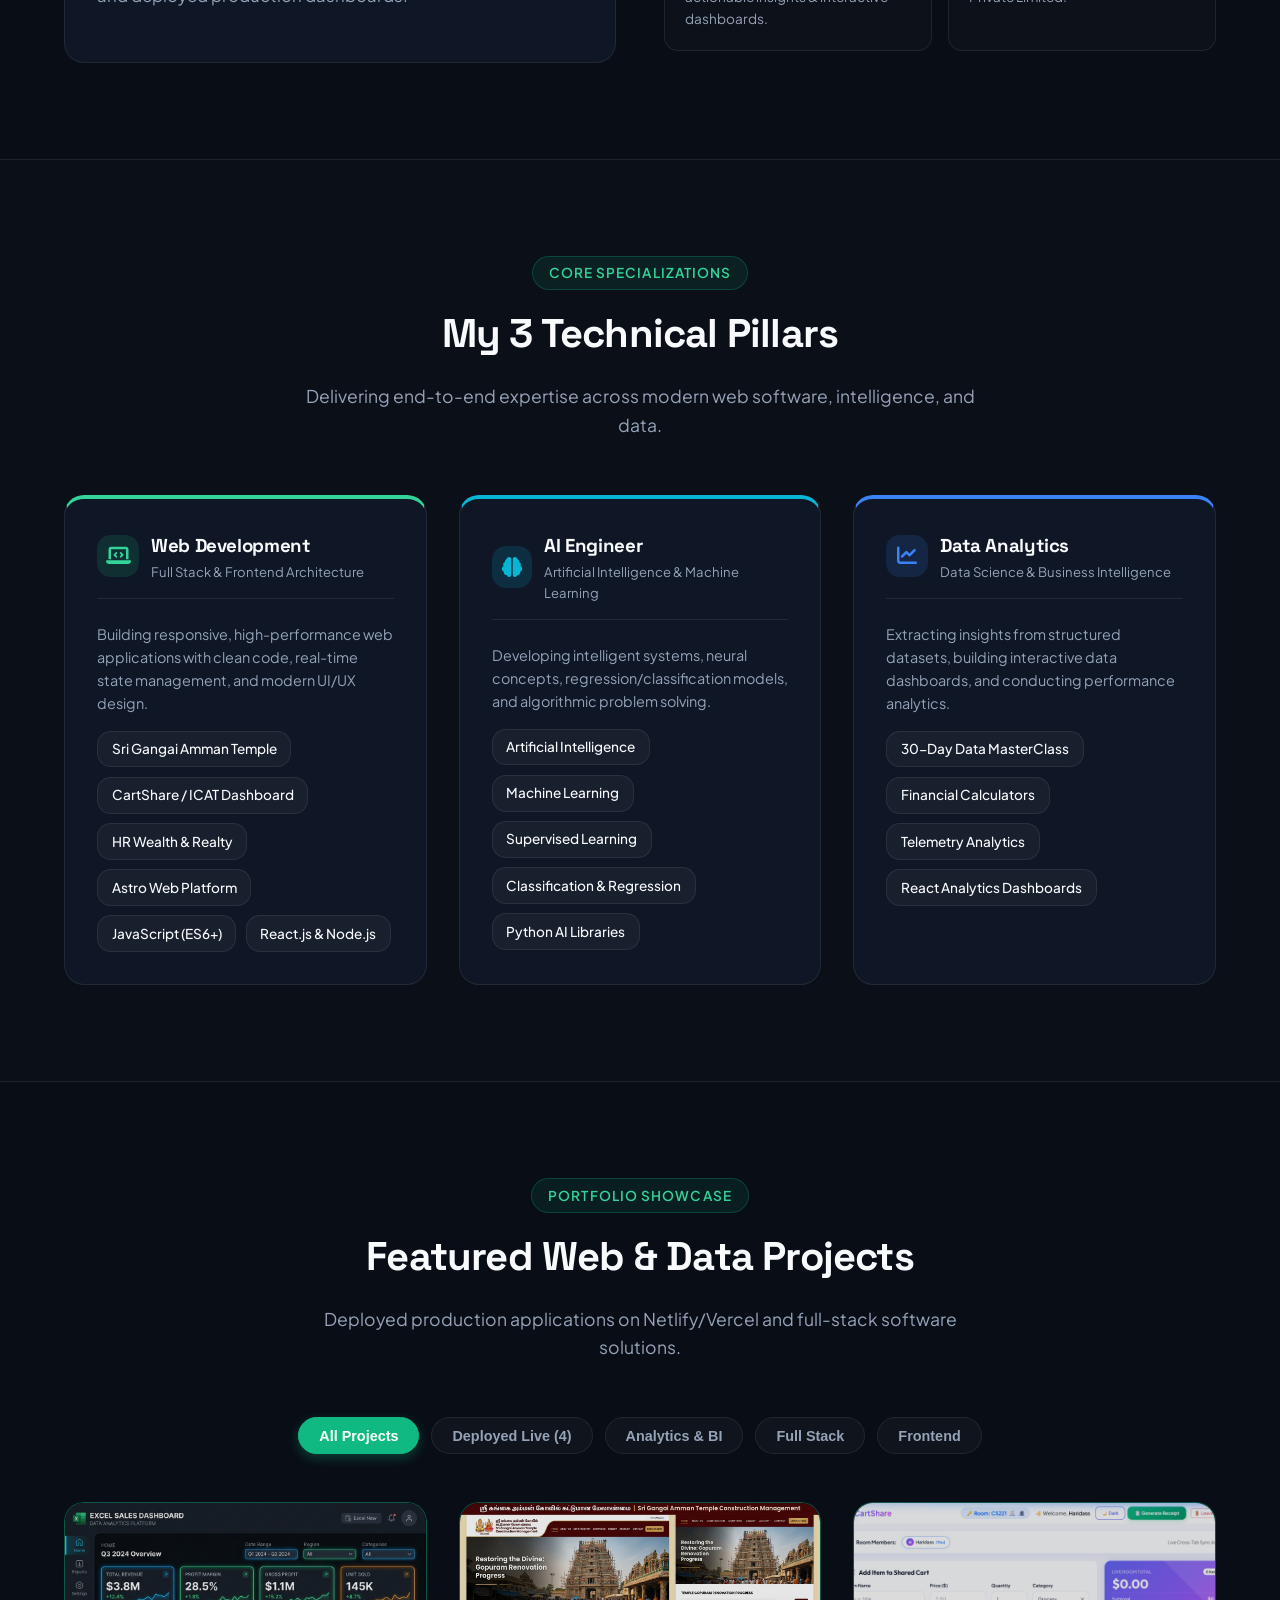
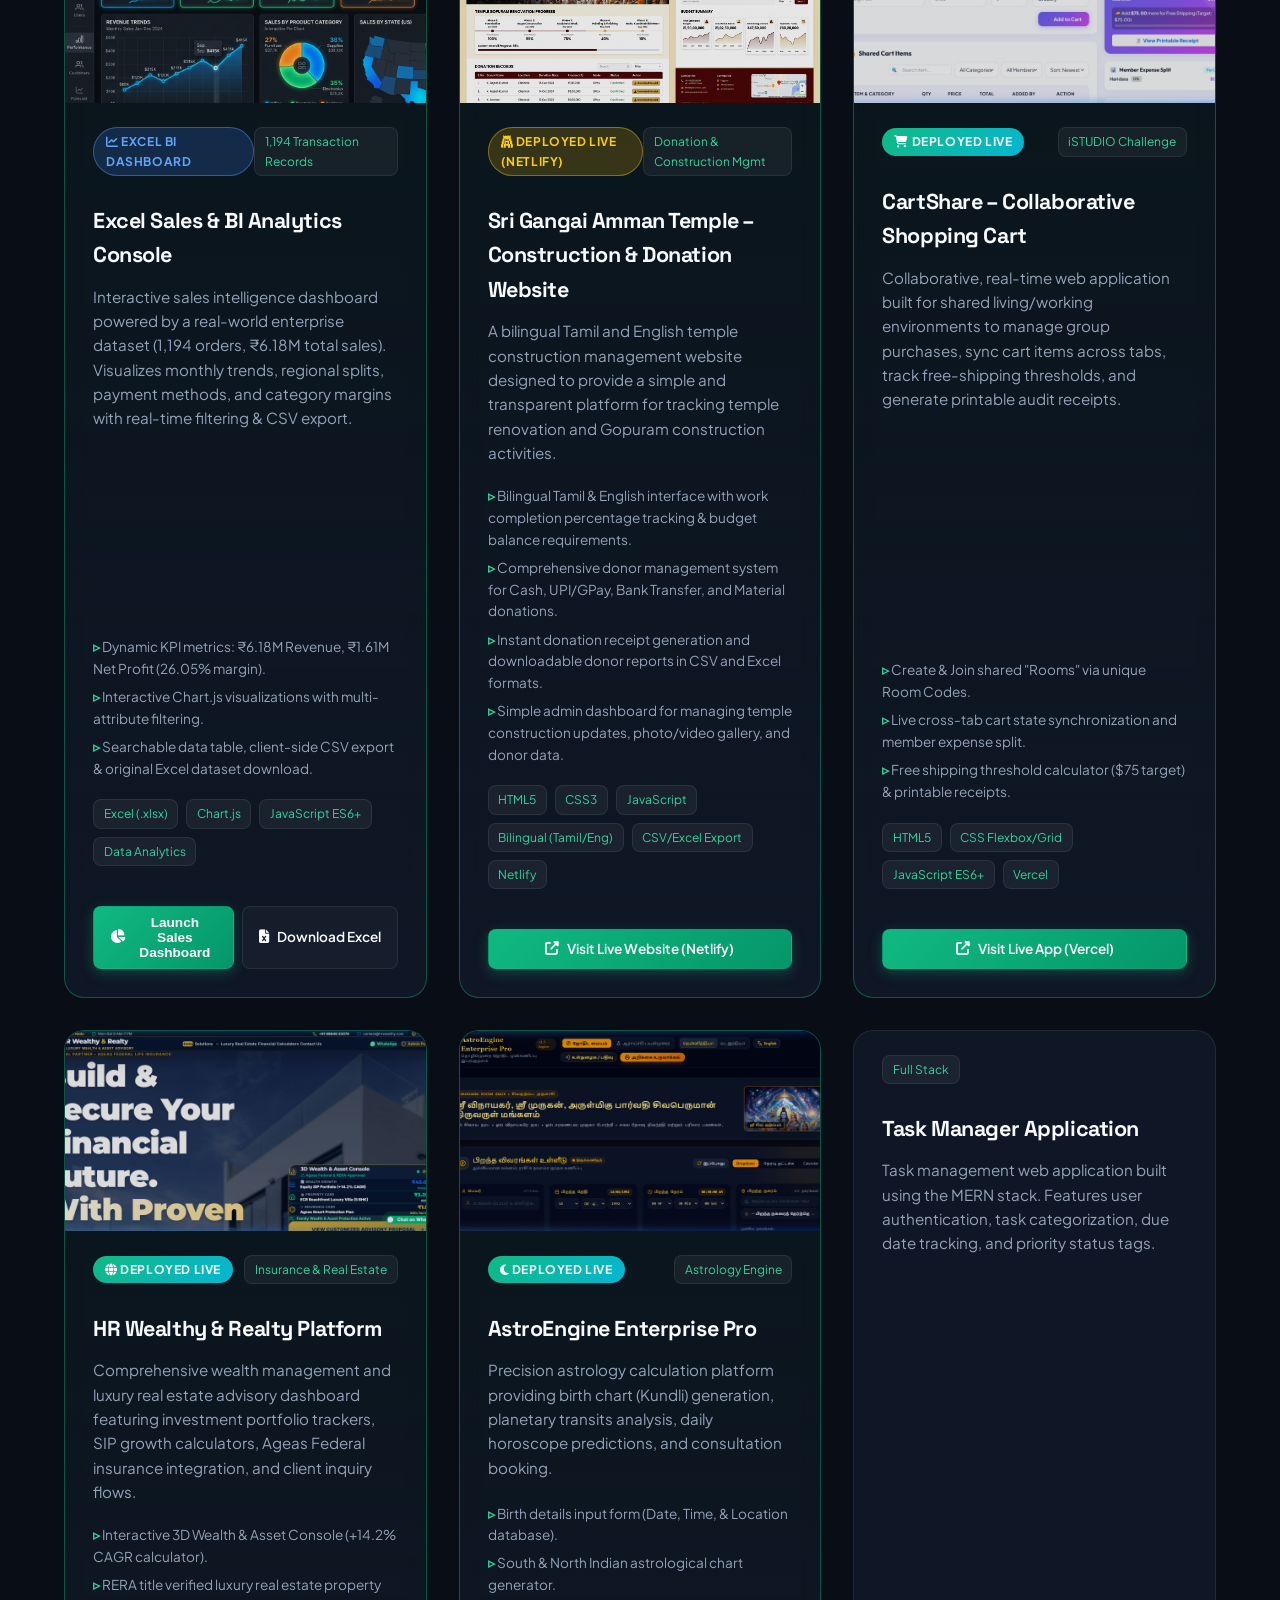
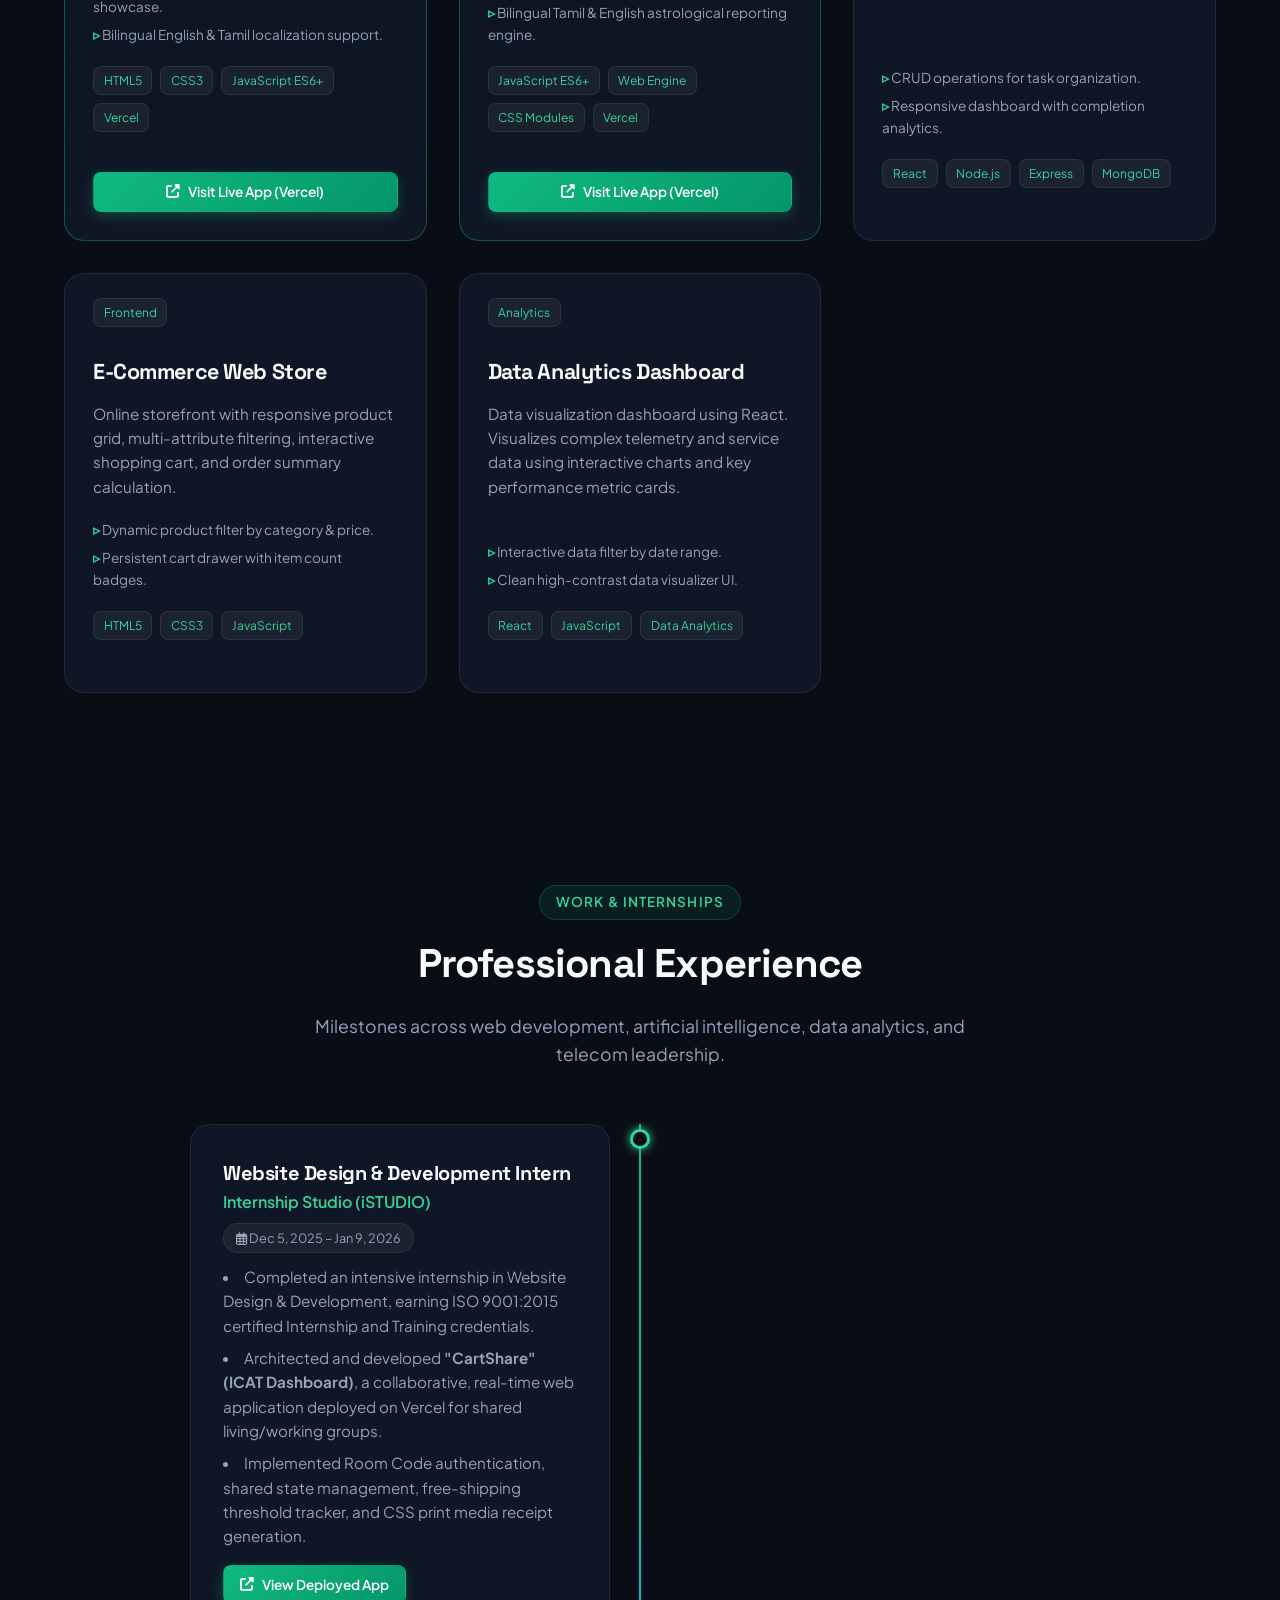
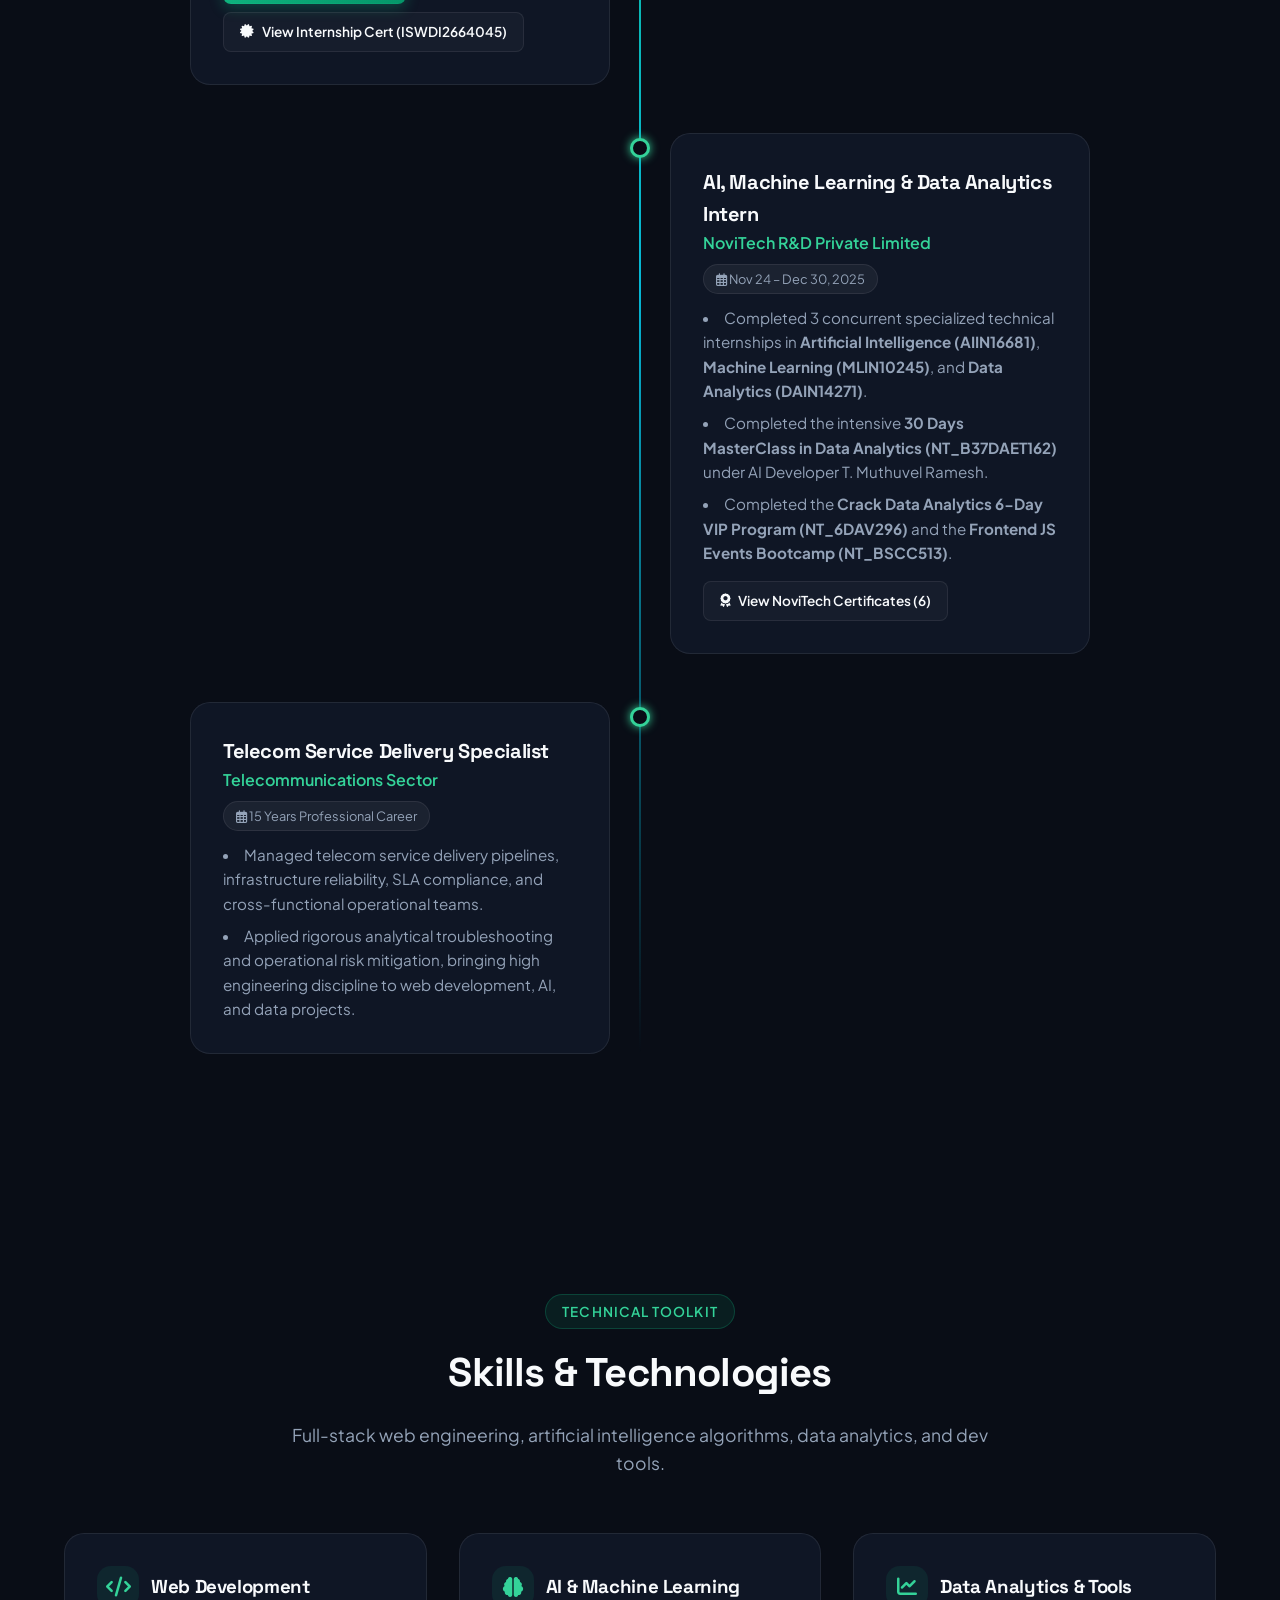
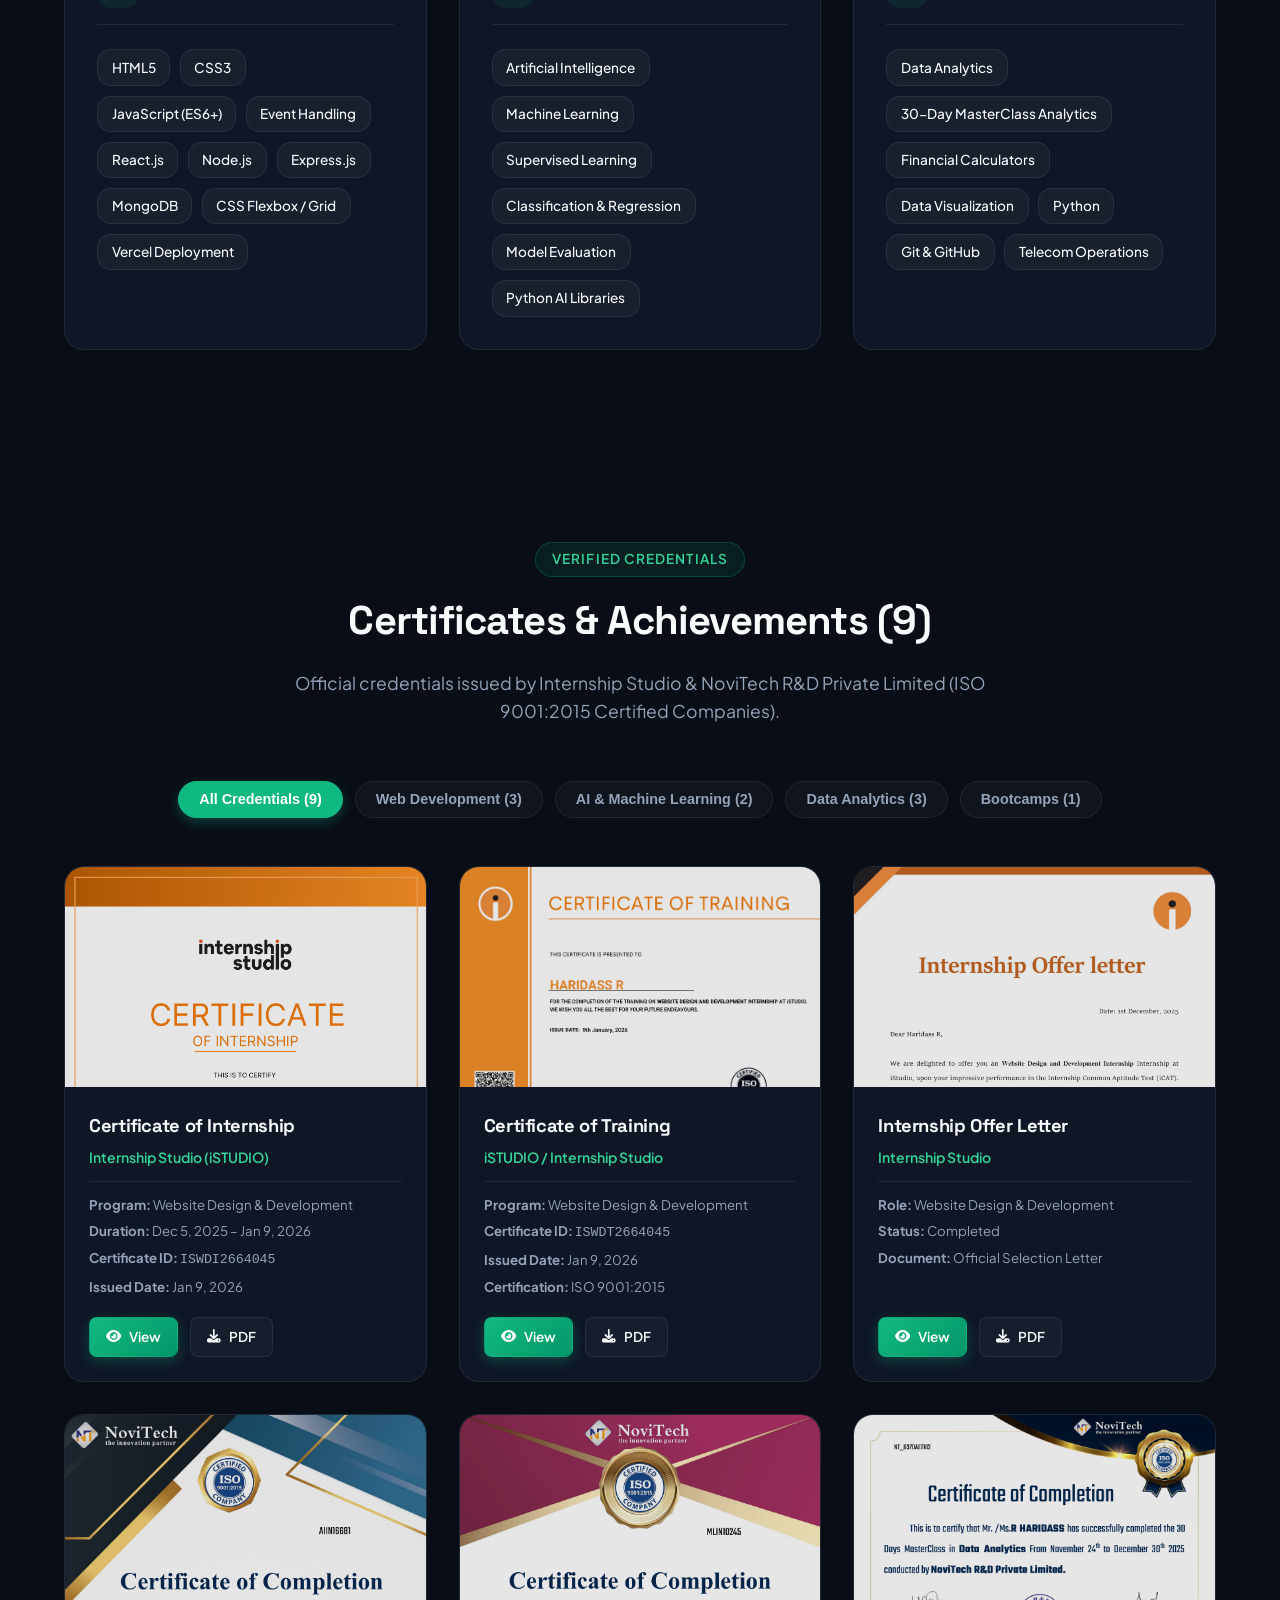
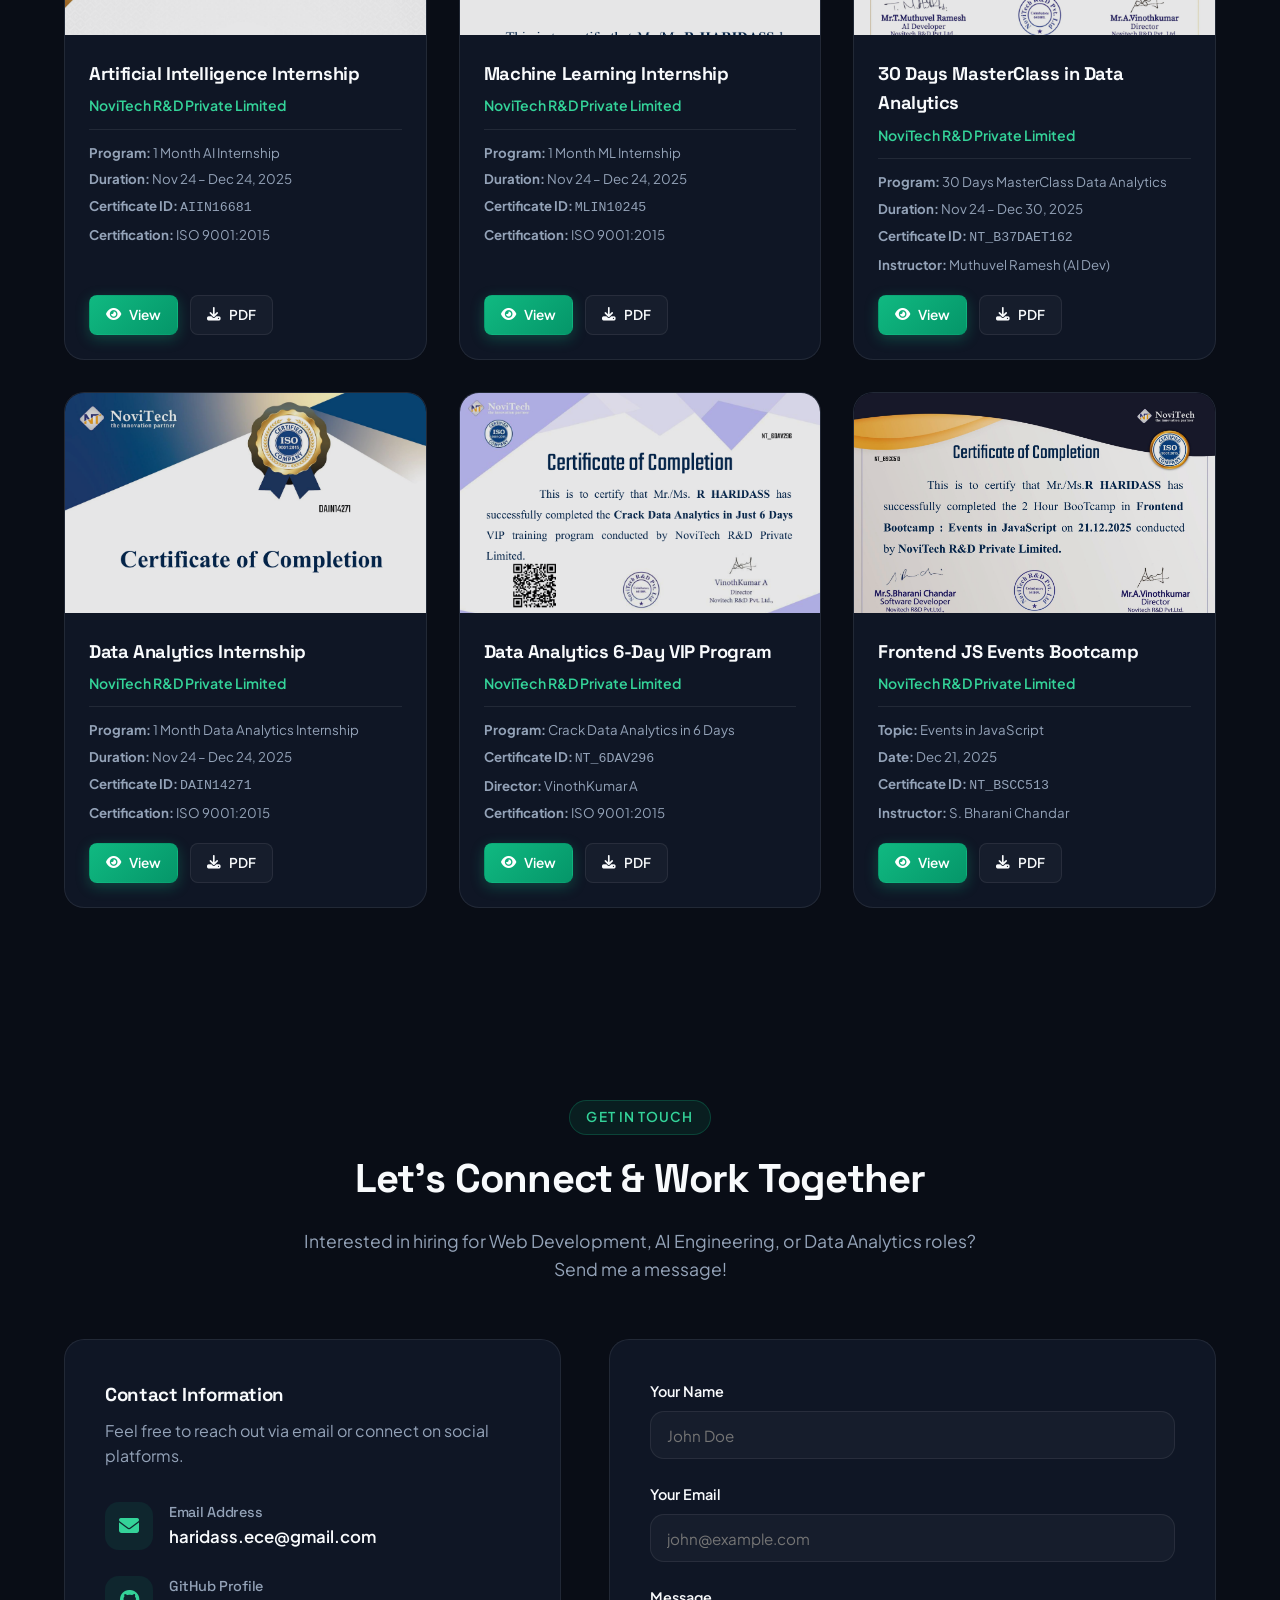
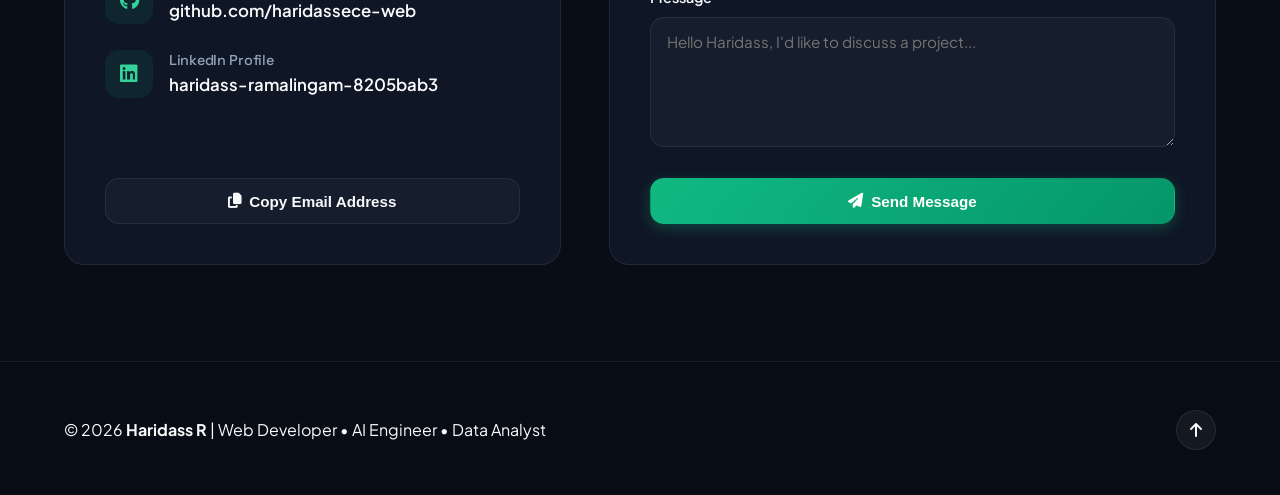
==== commit a7b8d0c8: "feat: Add Sri Gangai Amman Temple project to portfolio" ====
--- a/index.html
+++ b/index.html
@@ -4,8 +4,8 @@
   <meta charset="UTF-8">
   <meta name="viewport" content="width=device-width, initial-scale=1.0">
   <title>Haridass R | Web Developer • AI Engineer • Data Analyst</title>
-  <meta name="description" content="Portfolio of Haridass R - Web Developer, AI Engineer, and Data Analytics Specialist with 15 years of Telecom Service Delivery experience, 9 verified certifications, and deployed live web applications on Vercel.">
-  <meta name="keywords" content="Haridass R, Web Developer, AI Engineer, Data Analyst, CartShare, HR Wealthy Realty, Astro Web, ICAT Dashboard, Full Stack, React, Node.js, Python, NoviTech, Internship Studio, haridassece-web">
+  <meta name="description" content="Portfolio of Haridass R - Web Developer, AI Engineer, and Data Analytics Specialist with 15 years of Telecom Service Delivery experience, 9 verified certifications, and deployed live web applications on Netlify and Vercel.">
+  <meta name="keywords" content="Haridass R, Web Developer, AI Engineer, Data Analyst, Sri Gangai Amman Temple, CartShare, HR Wealthy Realty, Astro Web, ICAT Dashboard, Full Stack, React, Node.js, Python, NoviTech, Internship Studio, haridassece-web">
   <meta name="author" content="Haridass R">
   
   <!-- Font Awesome Icons -->
@@ -31,7 +31,7 @@
         <ul class="nav-links" id="navLinks">
           <li><a href="#about" class="active">About</a></li>
           <li><a href="#pillars">3 Pillars</a></li>
-          <li><a href="#projects">Projects (7)</a></li>
+          <li><a href="#projects">Projects (8)</a></li>
           <li><a href="#experience">Experience</a></li>
           <li><a href="#skills">Skills</a></li>
           <li><a href="#certifications">Certifications (9)</a></li>
@@ -69,7 +69,7 @@
             
             <div class="hero-actions">
               <a href="#projects" class="btn btn-primary">
-                <i class="fas fa-rocket"></i> View Deployed Live Apps (3)
+                <i class="fas fa-rocket"></i> View Deployed Live Apps (4)
               </a>
               <a href="https://github.com/haridassece-web" target="_blank" rel="noopener" class="btn btn-outline">
                 <i class="fab fa-github"></i> GitHub Profile
@@ -85,8 +85,8 @@
                 <p>Telecom Exp.</p>
               </div>
               <div class="stat-item">
-                <h3>3</h3>
-                <p>Live Vercel Apps</p>
+                <h3>4</h3>
+                <p>Live Deployed Apps</p>
               </div>
               <div class="stat-item">
                 <h3>9</h3>
@@ -182,6 +182,7 @@
               Building responsive, high-performance web applications with clean code, real-time state management, and modern UI/UX design.
             </p>
             <div class="tags-list">
+              <span class="skill-tag">Sri Gangai Amman Temple</span>
               <span class="skill-tag">CartShare / ICAT Dashboard</span>
               <span class="skill-tag">HR Wealth & Realty</span>
               <span class="skill-tag">Astro Web Platform</span>
@@ -234,19 +235,19 @@
       </div>
     </section>
 
-    <!-- Projects Section (WITH 3 DEPLOYED LIVE VERCEL APPS) -->
+    <!-- Projects Section (WITH 4 DEPLOYED LIVE APPS) -->
     <section id="projects">
       <div class="container">
         <div class="section-header">
           <span class="section-tag">Portfolio Showcase</span>
           <h2 class="section-title">Featured Web & Data Projects</h2>
-          <p class="section-subtitle">Deployed production applications on Vercel and full-stack software solutions.</p>
+          <p class="section-subtitle">Deployed production applications on Netlify/Vercel and full-stack software solutions.</p>
         </div>
         
         <div class="project-filters">
           <button class="filter-btn active" data-filter="all">All Projects</button>
+          <button class="filter-btn" data-filter="live">Deployed Live (4)</button>
           <button class="filter-btn" data-filter="analytics">Analytics & BI</button>
-          <button class="filter-btn" data-filter="live">Deployed Live (3)</button>
           <button class="filter-btn" data-filter="fullstack">Full Stack</button>
           <button class="filter-btn" data-filter="frontend">Frontend</button>
         </div>
@@ -295,7 +296,50 @@
             </div>
           </div>
 
-          <!-- 2. CartShare / ICAT Dashboard (Deployed Live) -->
+          <!-- 2. Sri Gangai Amman Temple – Construction & Donation Management (Deployed Live on Netlify) -->
+          <div class="project-card featured-card" data-category="live">
+            <div class="cert-preview-container" style="height: 200px;">
+              <img src="assets/projects/gangai-amman-temple.png" alt="Sri Gangai Amman Temple Construction & Donation Management Website" class="cert-preview-img">
+            </div>
+            
+            <div class="project-header-bar">
+              <span class="featured-badge" style="background: rgba(234, 179, 8, 0.2); color: #facc15; border: 1px solid rgba(250, 204, 21, 0.4);">
+                <i class="fas fa-gopuram"></i> Deployed Live (Netlify)
+              </span>
+              <div class="tech-pill">Donation & Construction Mgmt</div>
+            </div>
+            
+            <div class="project-body">
+              <h3 class="project-title">Sri Gangai Amman Temple – Construction & Donation Website</h3>
+              <p class="project-desc">
+                A bilingual Tamil and English temple construction management website designed to provide a simple and transparent platform for tracking temple renovation and Gopuram construction activities.
+              </p>
+              
+              <ul class="project-highlights">
+                <li>Bilingual Tamil & English interface with work completion percentage tracking & budget balance requirements.</li>
+                <li>Comprehensive donor management system for Cash, UPI/GPay, Bank Transfer, and Material donations.</li>
+                <li>Instant donation receipt generation and downloadable donor reports in CSV and Excel formats.</li>
+                <li>Simple admin dashboard for managing temple construction updates, photo/video gallery, and donor data.</li>
+              </ul>
+              
+              <div class="project-tech">
+                <span class="tech-pill">HTML5</span>
+                <span class="tech-pill">CSS3</span>
+                <span class="tech-pill">JavaScript</span>
+                <span class="tech-pill">Bilingual (Tamil/Eng)</span>
+                <span class="tech-pill">CSV/Excel Export</span>
+                <span class="tech-pill">Netlify</span>
+              </div>
+
+              <div style="margin-top: 1rem;">
+                <a href="https://gangaiamman.netlify.app/" target="_blank" rel="noopener" class="btn btn-primary btn-sm" style="width: 100%;">
+                  <i class="fas fa-external-link-alt"></i> Visit Live Website (Netlify)
+                </a>
+              </div>
+            </div>
+          </div>
+
+          <!-- 3. CartShare / ICAT Dashboard (Deployed Live) -->
           <div class="project-card featured-card" data-category="live">
             <div class="cert-preview-container" style="height: 200px;">
               <img src="assets/projects/icat-dashboard.png" alt="CartShare ICAT Dashboard" class="cert-preview-img">
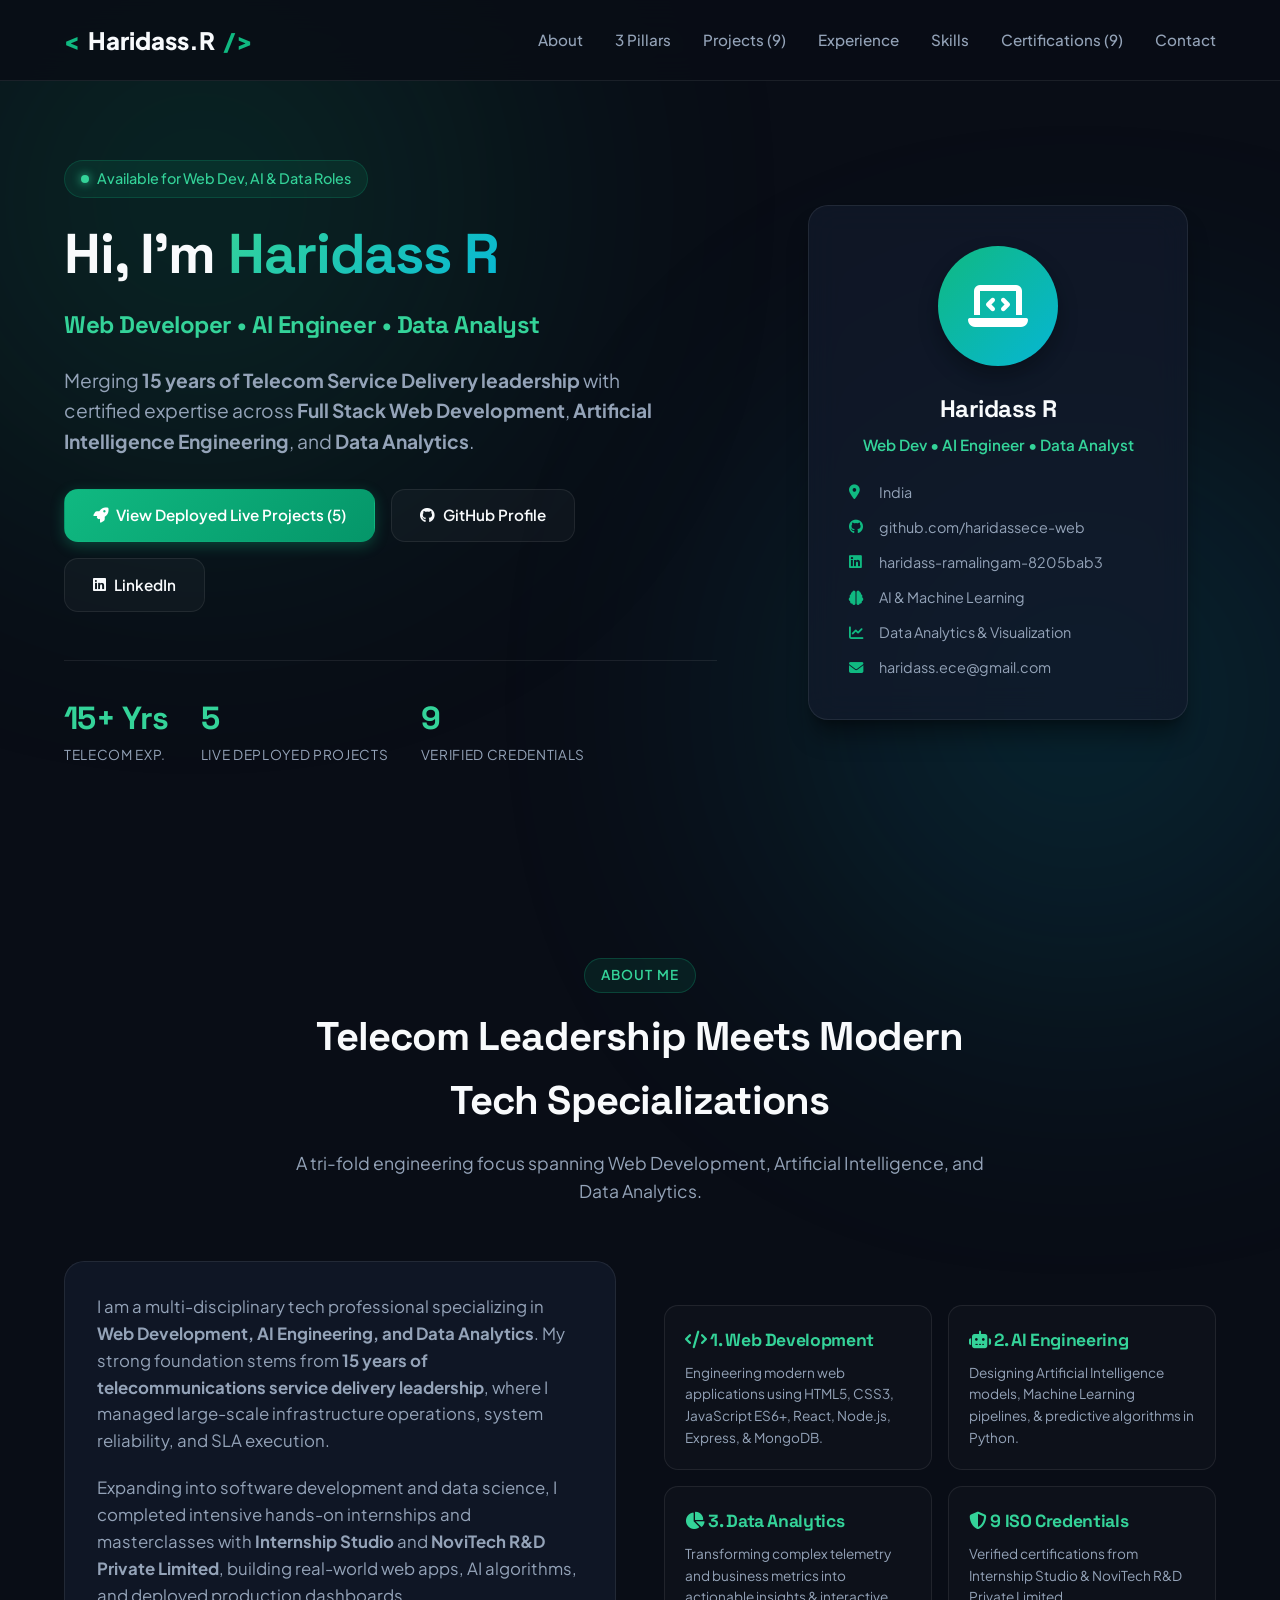
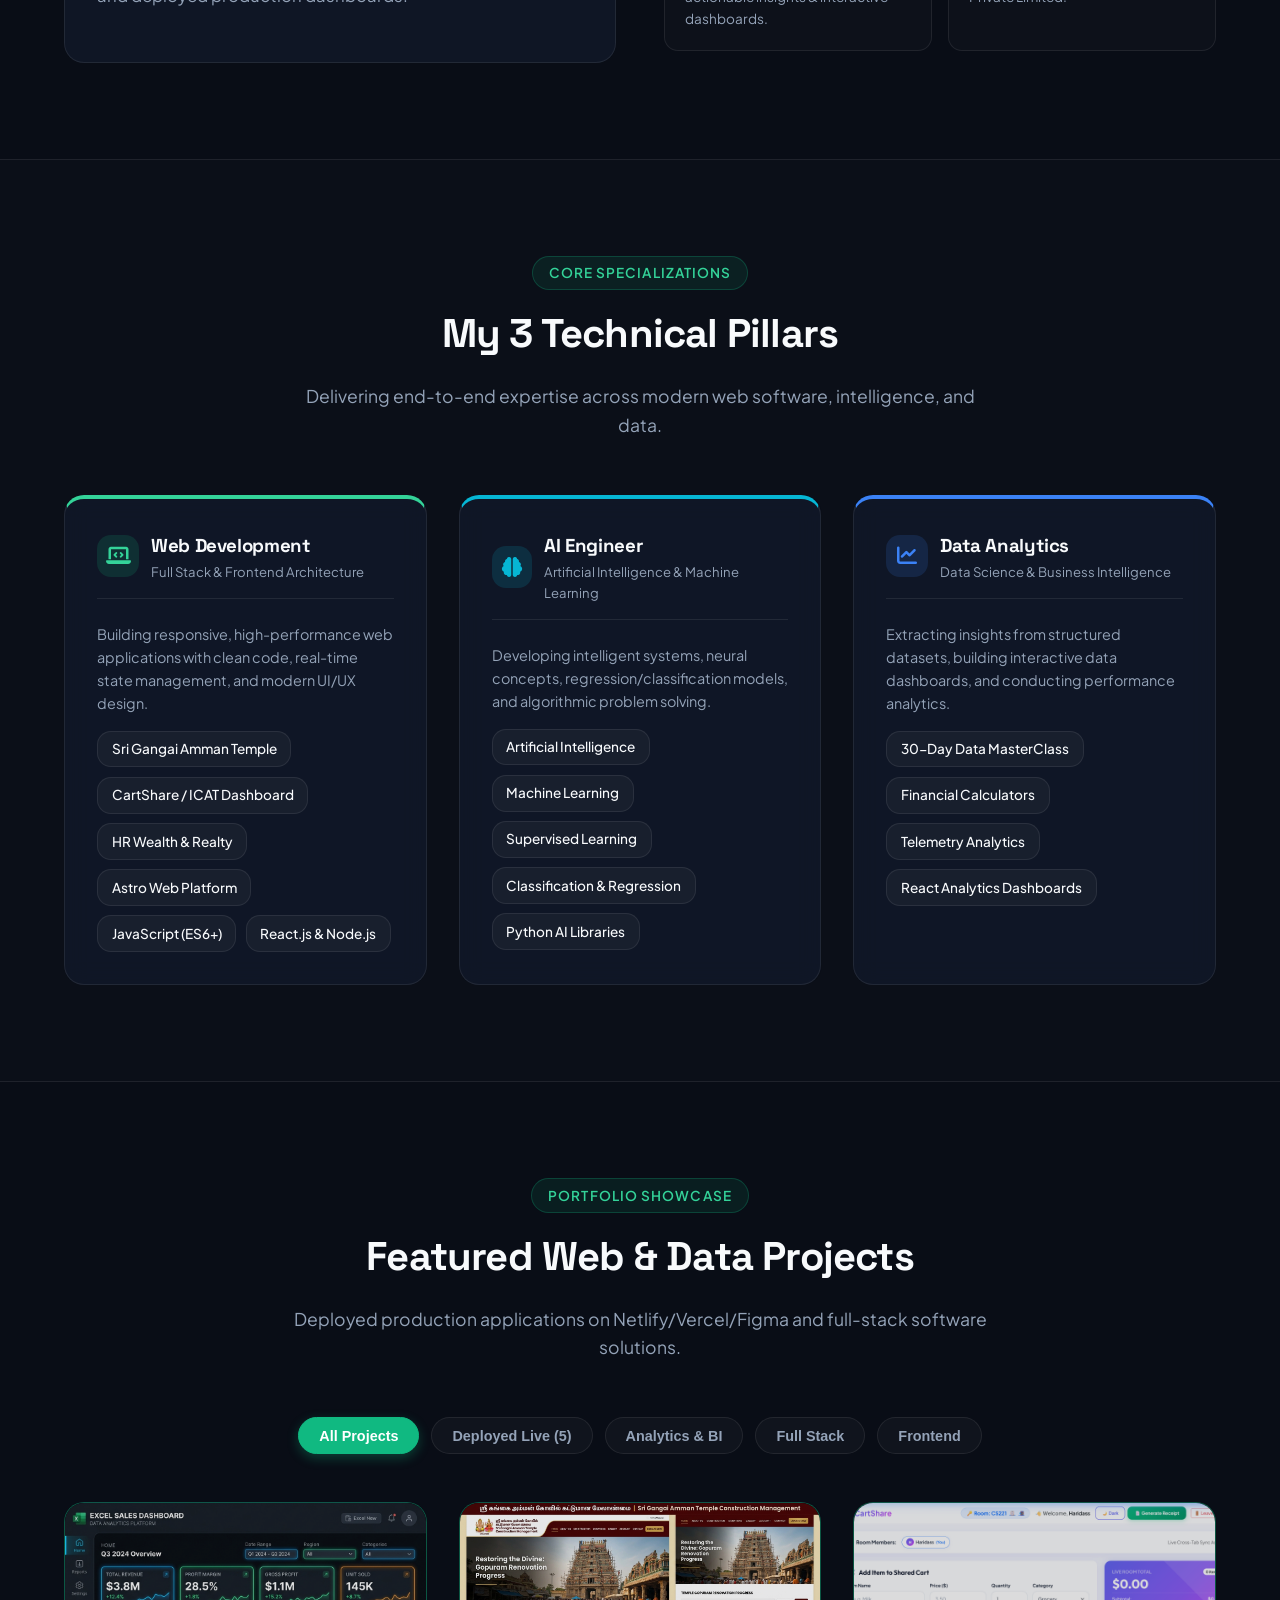
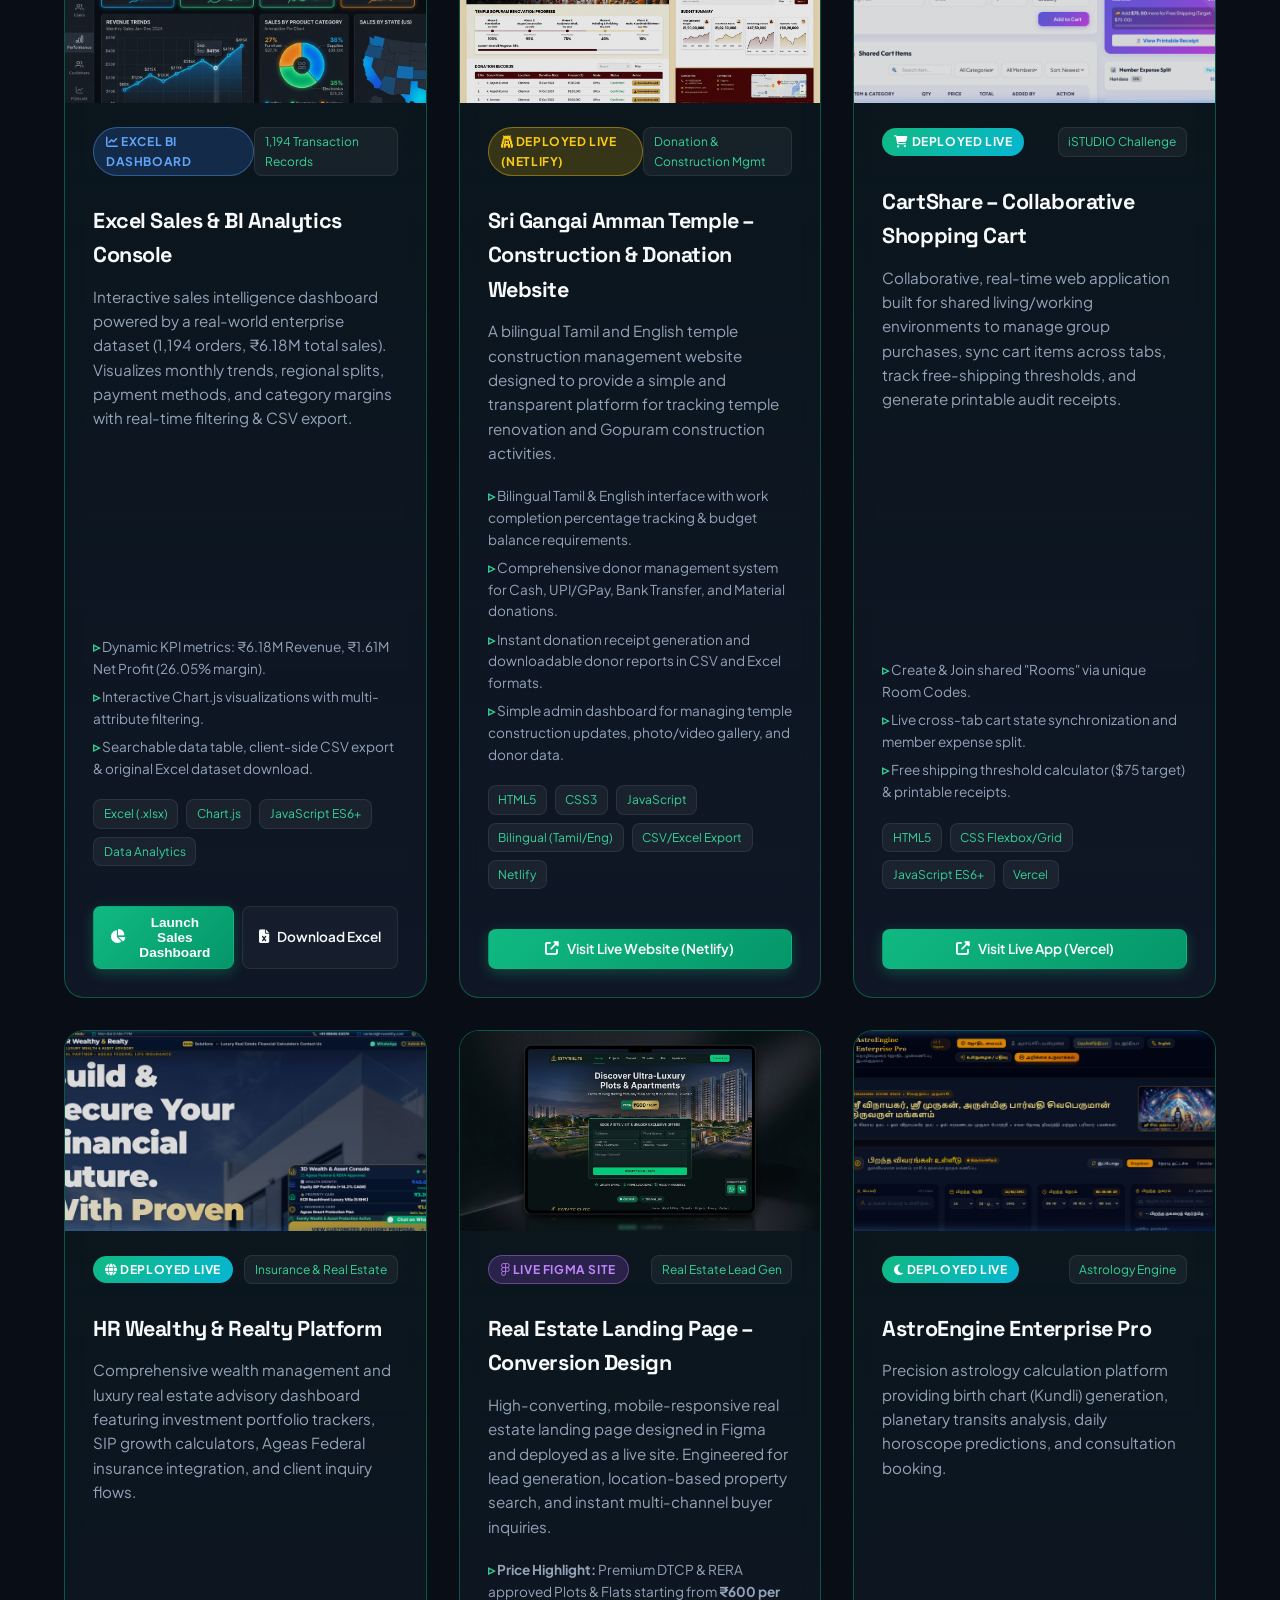
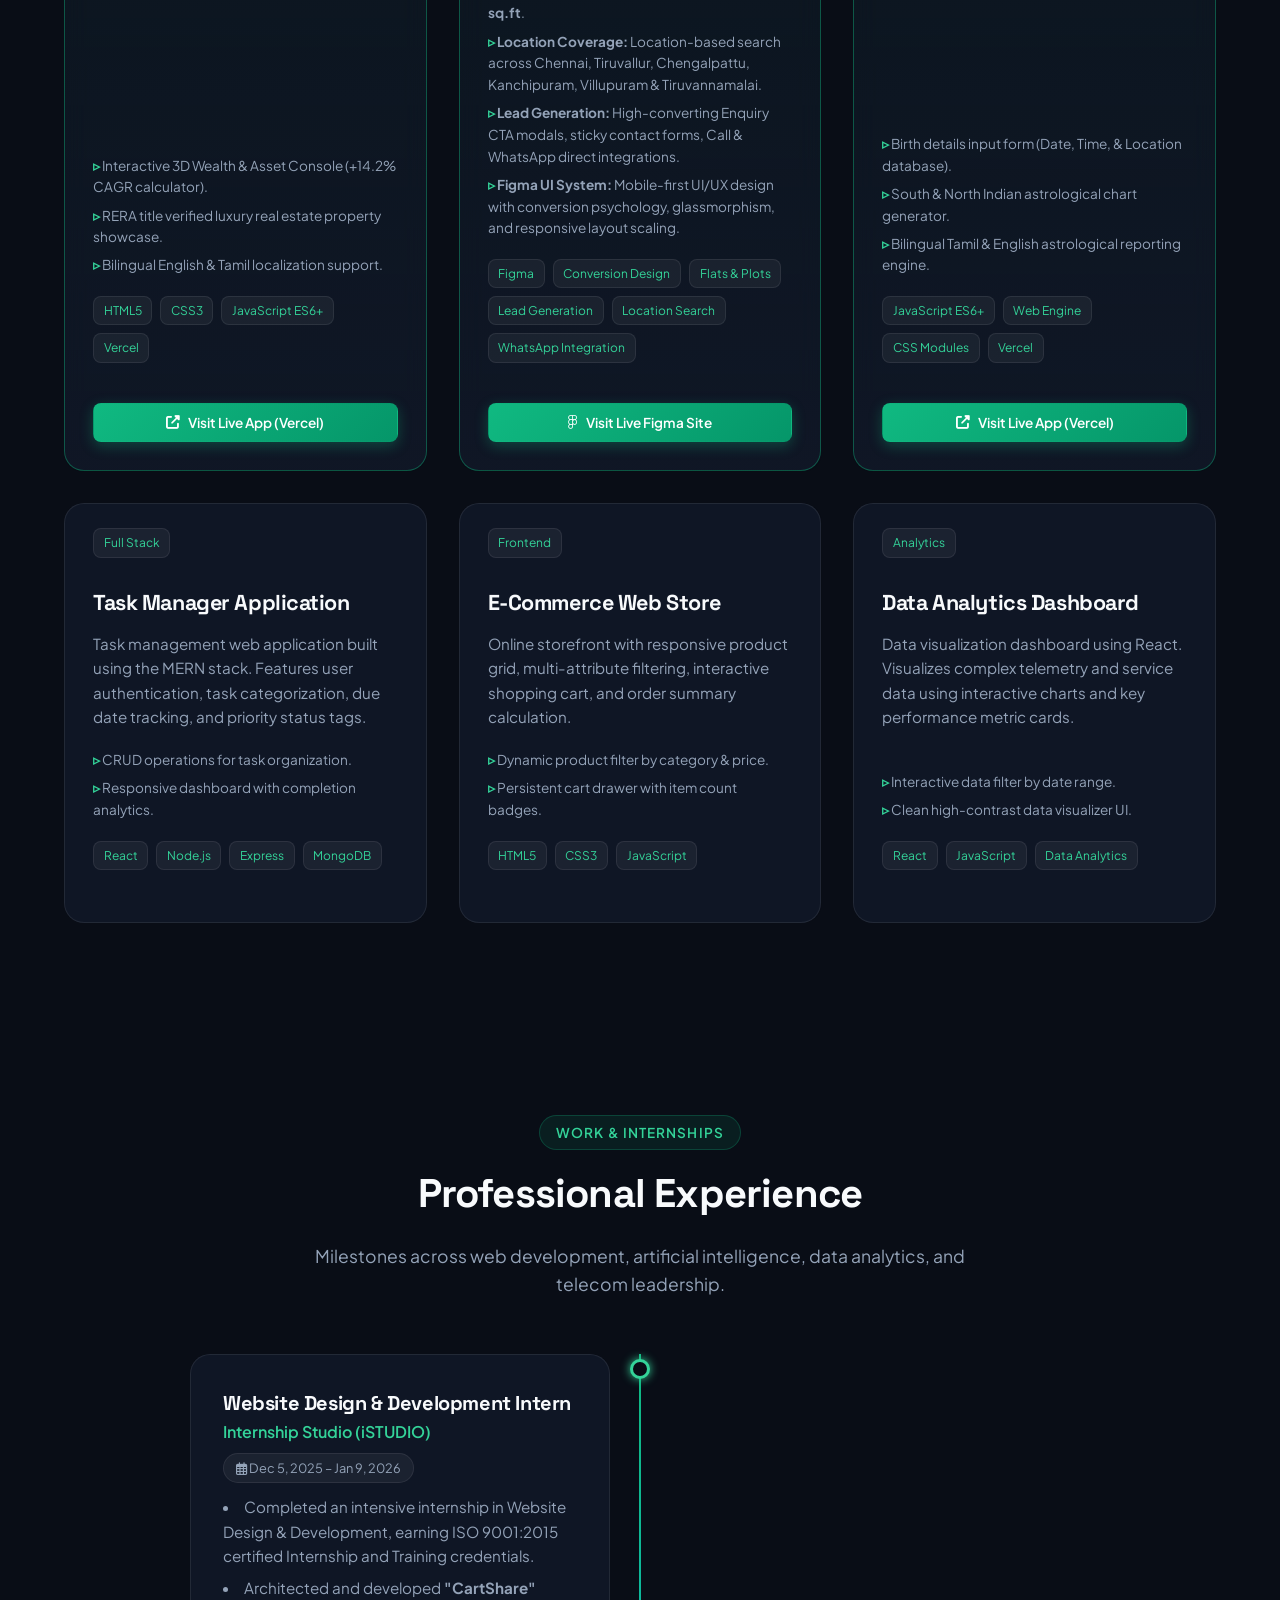
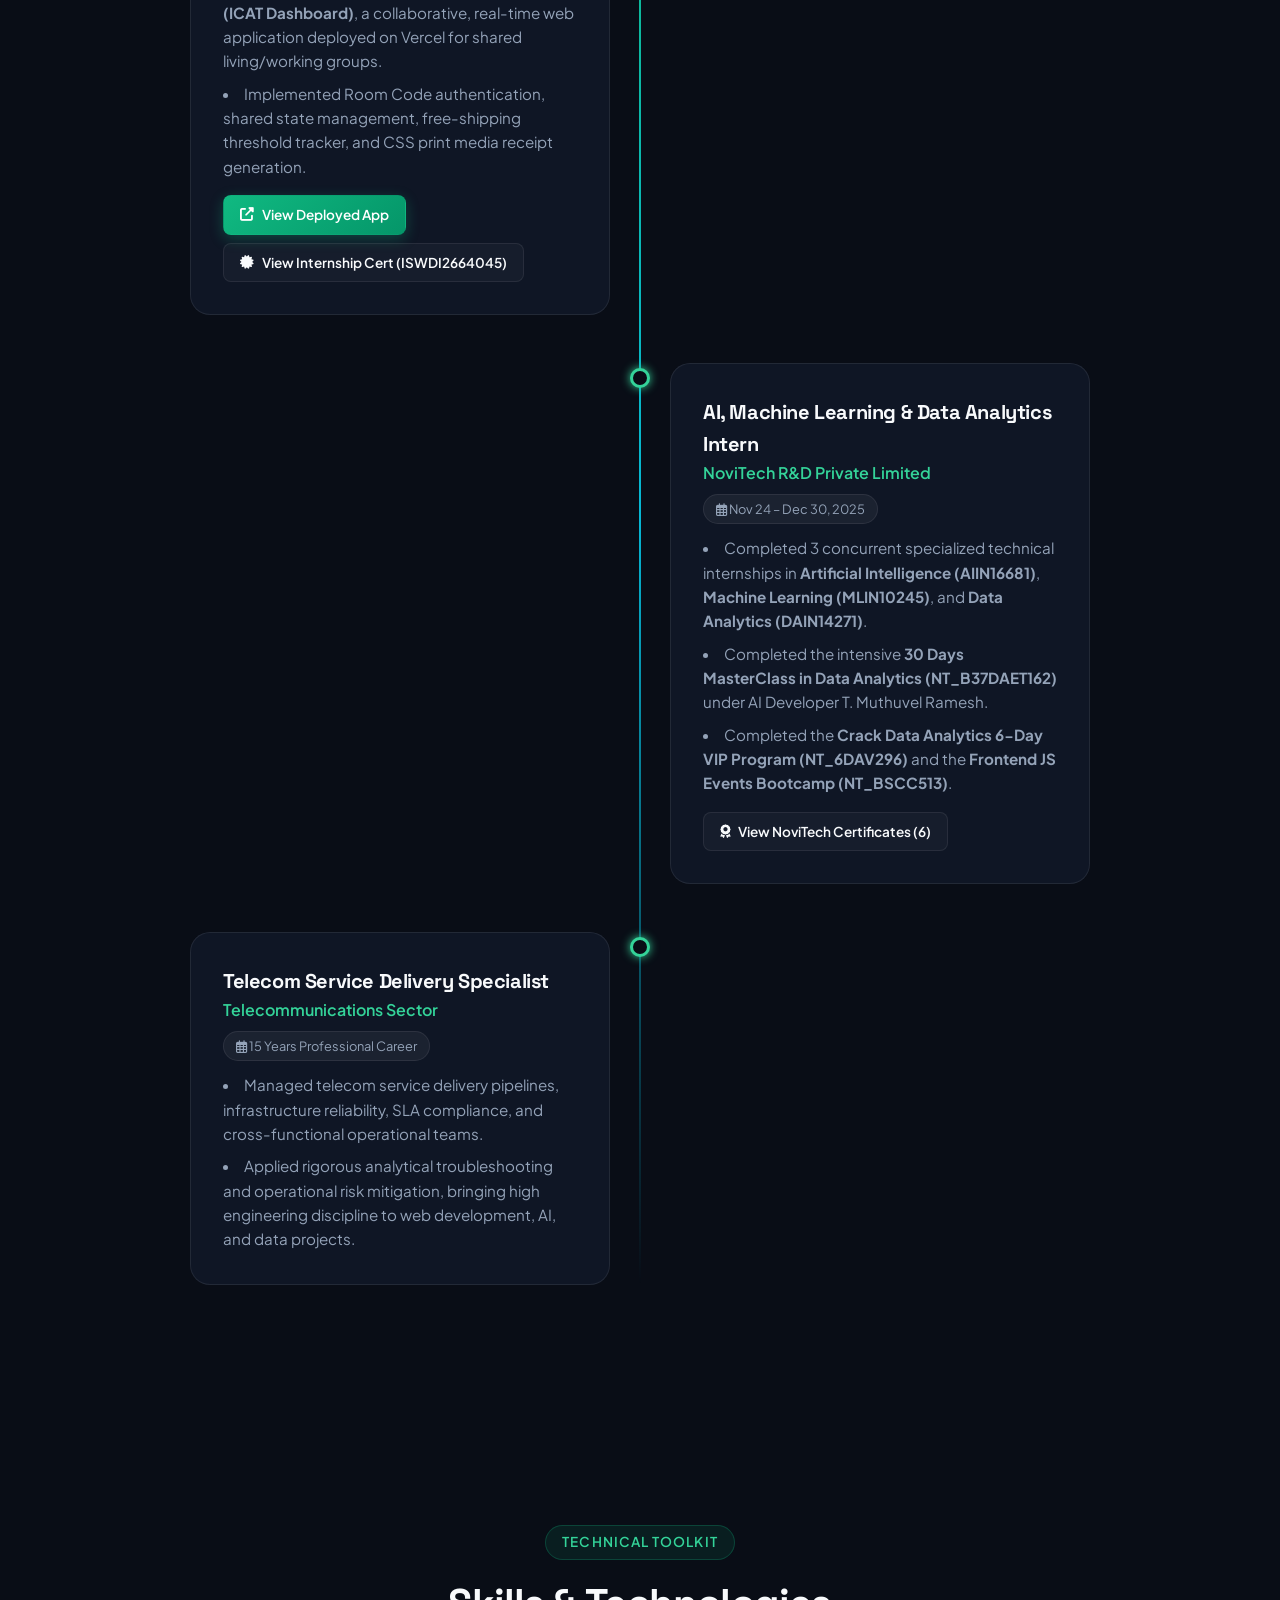
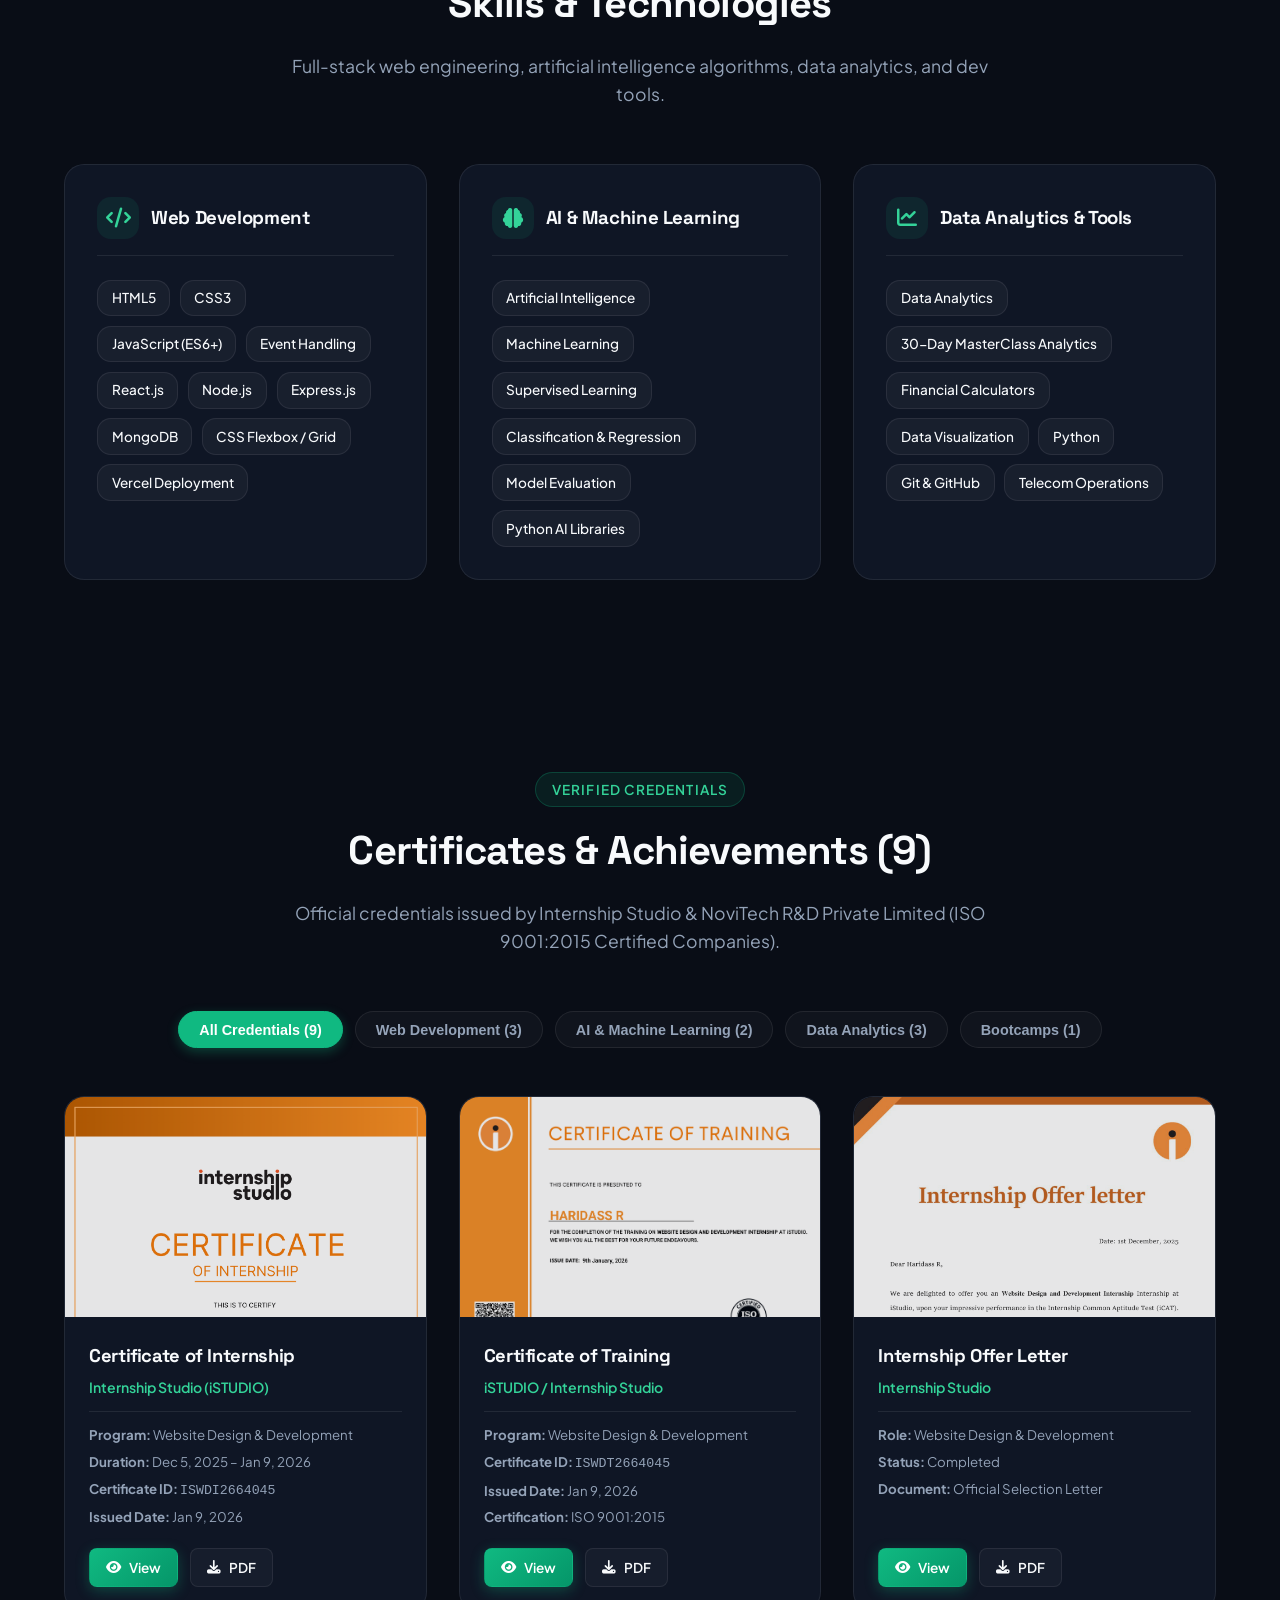
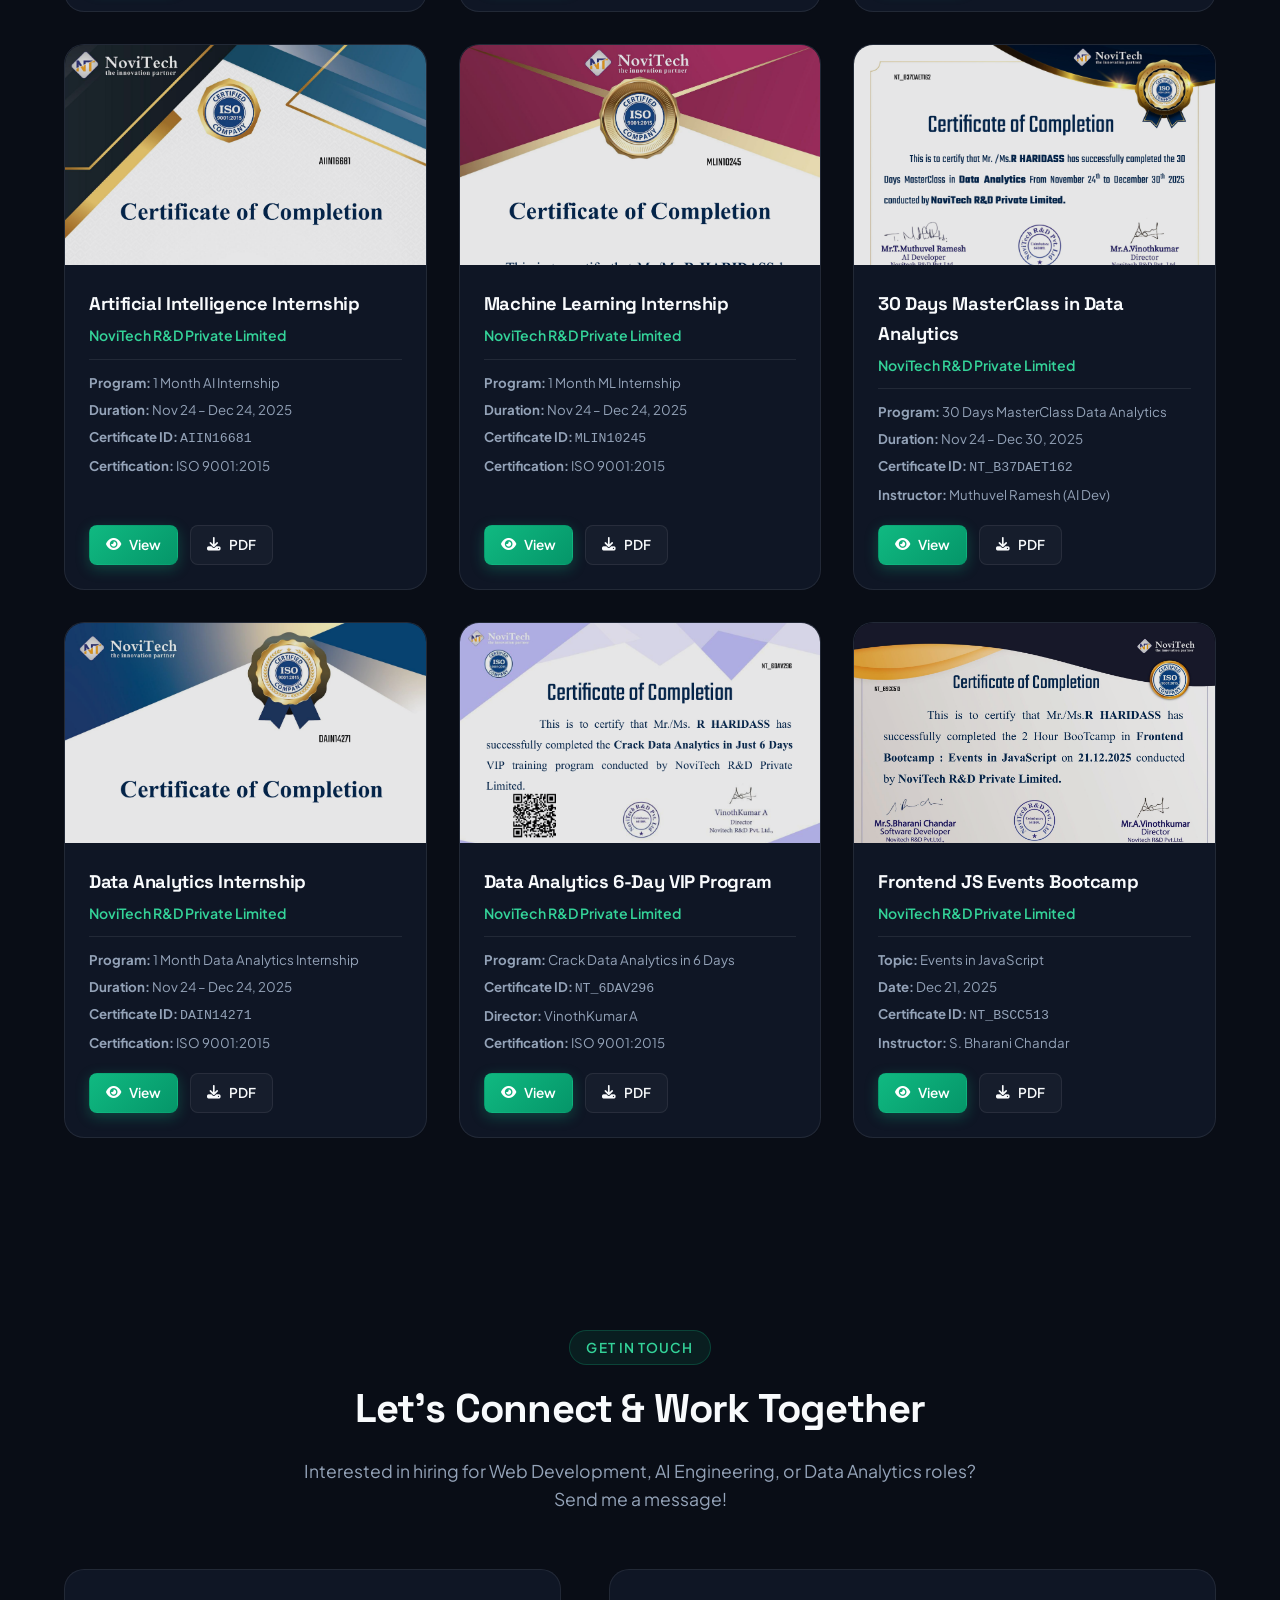
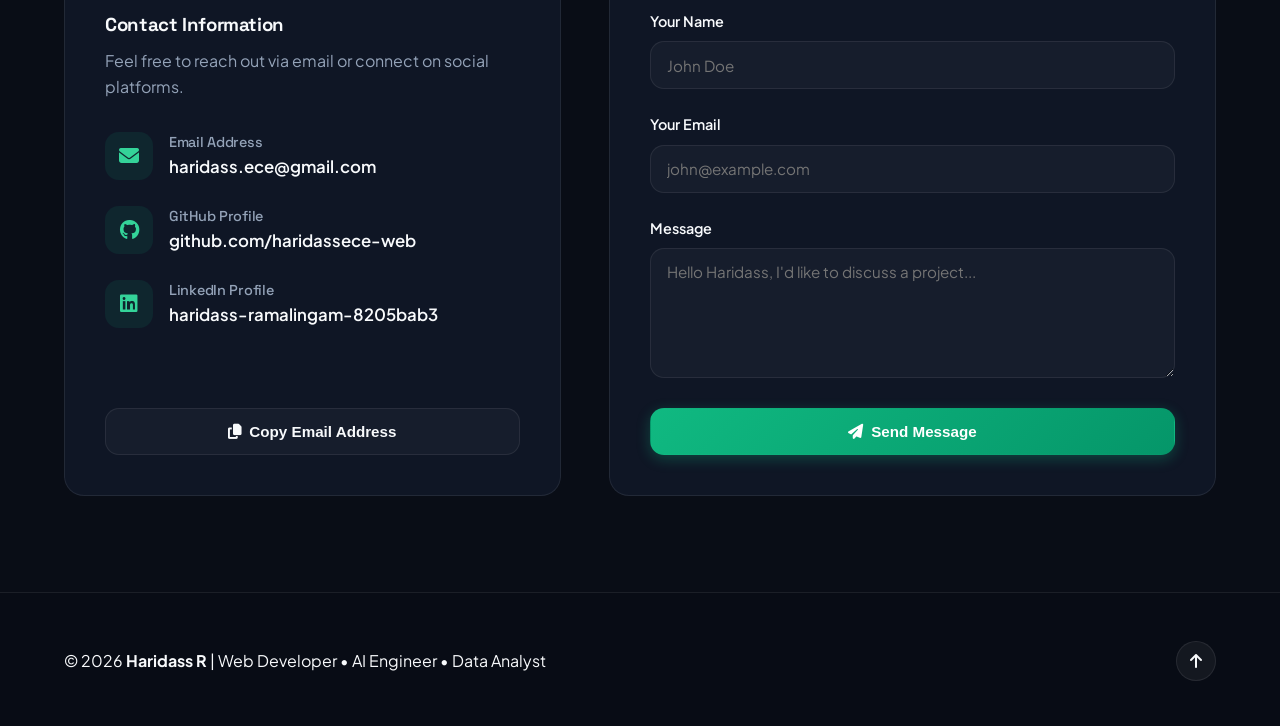
==== commit 7c5e8202: "feat: add Real Estate Landing Page project to portfolio" ====
--- a/index.html
+++ b/index.html
@@ -31,7 +31,7 @@
         <ul class="nav-links" id="navLinks">
           <li><a href="#about" class="active">About</a></li>
           <li><a href="#pillars">3 Pillars</a></li>
-          <li><a href="#projects">Projects (8)</a></li>
+          <li><a href="#projects">Projects (9)</a></li>
           <li><a href="#experience">Experience</a></li>
           <li><a href="#skills">Skills</a></li>
           <li><a href="#certifications">Certifications (9)</a></li>
@@ -69,7 +69,7 @@
             
             <div class="hero-actions">
               <a href="#projects" class="btn btn-primary">
-                <i class="fas fa-rocket"></i> View Deployed Live Apps (4)
+                <i class="fas fa-rocket"></i> View Deployed Live Projects (5)
               </a>
               <a href="https://github.com/haridassece-web" target="_blank" rel="noopener" class="btn btn-outline">
                 <i class="fab fa-github"></i> GitHub Profile
@@ -85,8 +85,8 @@
                 <p>Telecom Exp.</p>
               </div>
               <div class="stat-item">
-                <h3>4</h3>
-                <p>Live Deployed Apps</p>
+                <h3>5</h3>
+                <p>Live Deployed Projects</p>
               </div>
               <div class="stat-item">
                 <h3>9</h3>
@@ -235,18 +235,18 @@
       </div>
     </section>
 
-    <!-- Projects Section (WITH 4 DEPLOYED LIVE APPS) -->
+    <!-- Projects Section (WITH 5 DEPLOYED LIVE PROJECTS) -->
     <section id="projects">
       <div class="container">
         <div class="section-header">
           <span class="section-tag">Portfolio Showcase</span>
           <h2 class="section-title">Featured Web & Data Projects</h2>
-          <p class="section-subtitle">Deployed production applications on Netlify/Vercel and full-stack software solutions.</p>
+          <p class="section-subtitle">Deployed production applications on Netlify/Vercel/Figma and full-stack software solutions.</p>
         </div>
         
         <div class="project-filters">
           <button class="filter-btn active" data-filter="all">All Projects</button>
-          <button class="filter-btn" data-filter="live">Deployed Live (4)</button>
+          <button class="filter-btn" data-filter="live">Deployed Live (5)</button>
           <button class="filter-btn" data-filter="analytics">Analytics & BI</button>
           <button class="filter-btn" data-filter="fullstack">Full Stack</button>
           <button class="filter-btn" data-filter="frontend">Frontend</button>
@@ -410,6 +410,49 @@
               <div style="margin-top: 1rem;">
                 <a href="https://hr-wealth-and-realty-t4zk.vercel.app/" target="_blank" rel="noopener" class="btn btn-primary btn-sm" style="width: 100%;">
                   <i class="fas fa-external-link-alt"></i> Visit Live App (Vercel)
+                </a>
+              </div>
+            </div>
+          </div>
+
+          <!-- Real Estate Landing Page Project (Live Figma Site) -->
+          <div class="project-card featured-card" data-category="live">
+            <div class="cert-preview-container" style="height: 200px;">
+              <img src="assets/projects/real-estate-landing.png" alt="Real Estate Landing Page - Flats & Plots" class="cert-preview-img">
+            </div>
+            
+            <div class="project-header-bar">
+              <span class="featured-badge" style="background: rgba(168, 85, 247, 0.2); color: #c084fc; border: 1px solid rgba(192, 132, 252, 0.4);">
+                <i class="fab fa-figma"></i> Live Figma Site
+              </span>
+              <div class="tech-pill">Real Estate Lead Gen</div>
+            </div>
+            
+            <div class="project-body">
+              <h3 class="project-title">Real Estate Landing Page – Conversion Design</h3>
+              <p class="project-desc">
+                High-converting, mobile-responsive real estate landing page designed in Figma and deployed as a live site. Engineered for lead generation, location-based property search, and instant multi-channel buyer inquiries.
+              </p>
+              
+              <ul class="project-highlights">
+                <li><strong>Price Highlight:</strong> Premium DTCP & RERA approved Plots & Flats starting from <strong>₹600 per sq.ft</strong>.</li>
+                <li><strong>Location Coverage:</strong> Location-based search across Chennai, Tiruvallur, Chengalpattu, Kanchipuram, Villupuram & Tiruvannamalai.</li>
+                <li><strong>Lead Generation:</strong> High-converting Enquiry CTA modals, sticky contact forms, Call & WhatsApp direct integrations.</li>
+                <li><strong>Figma UI System:</strong> Mobile-first UI/UX design with conversion psychology, glassmorphism, and responsive layout scaling.</li>
+              </ul>
+              
+              <div class="project-tech">
+                <span class="tech-pill">Figma</span>
+                <span class="tech-pill">Conversion Design</span>
+                <span class="tech-pill">Flats & Plots</span>
+                <span class="tech-pill">Lead Generation</span>
+                <span class="tech-pill">Location Search</span>
+                <span class="tech-pill">WhatsApp Integration</span>
+              </div>
+
+              <div style="margin-top: 1rem;">
+                <a href="https://cargo-agenda-90736930.figma.site/?utm_source=chatgpt.com" target="_blank" rel="noopener" class="btn btn-primary btn-sm" style="width: 100%;">
+                  <i class="fab fa-figma"></i> Visit Live Figma Site
                 </a>
               </div>
             </div>
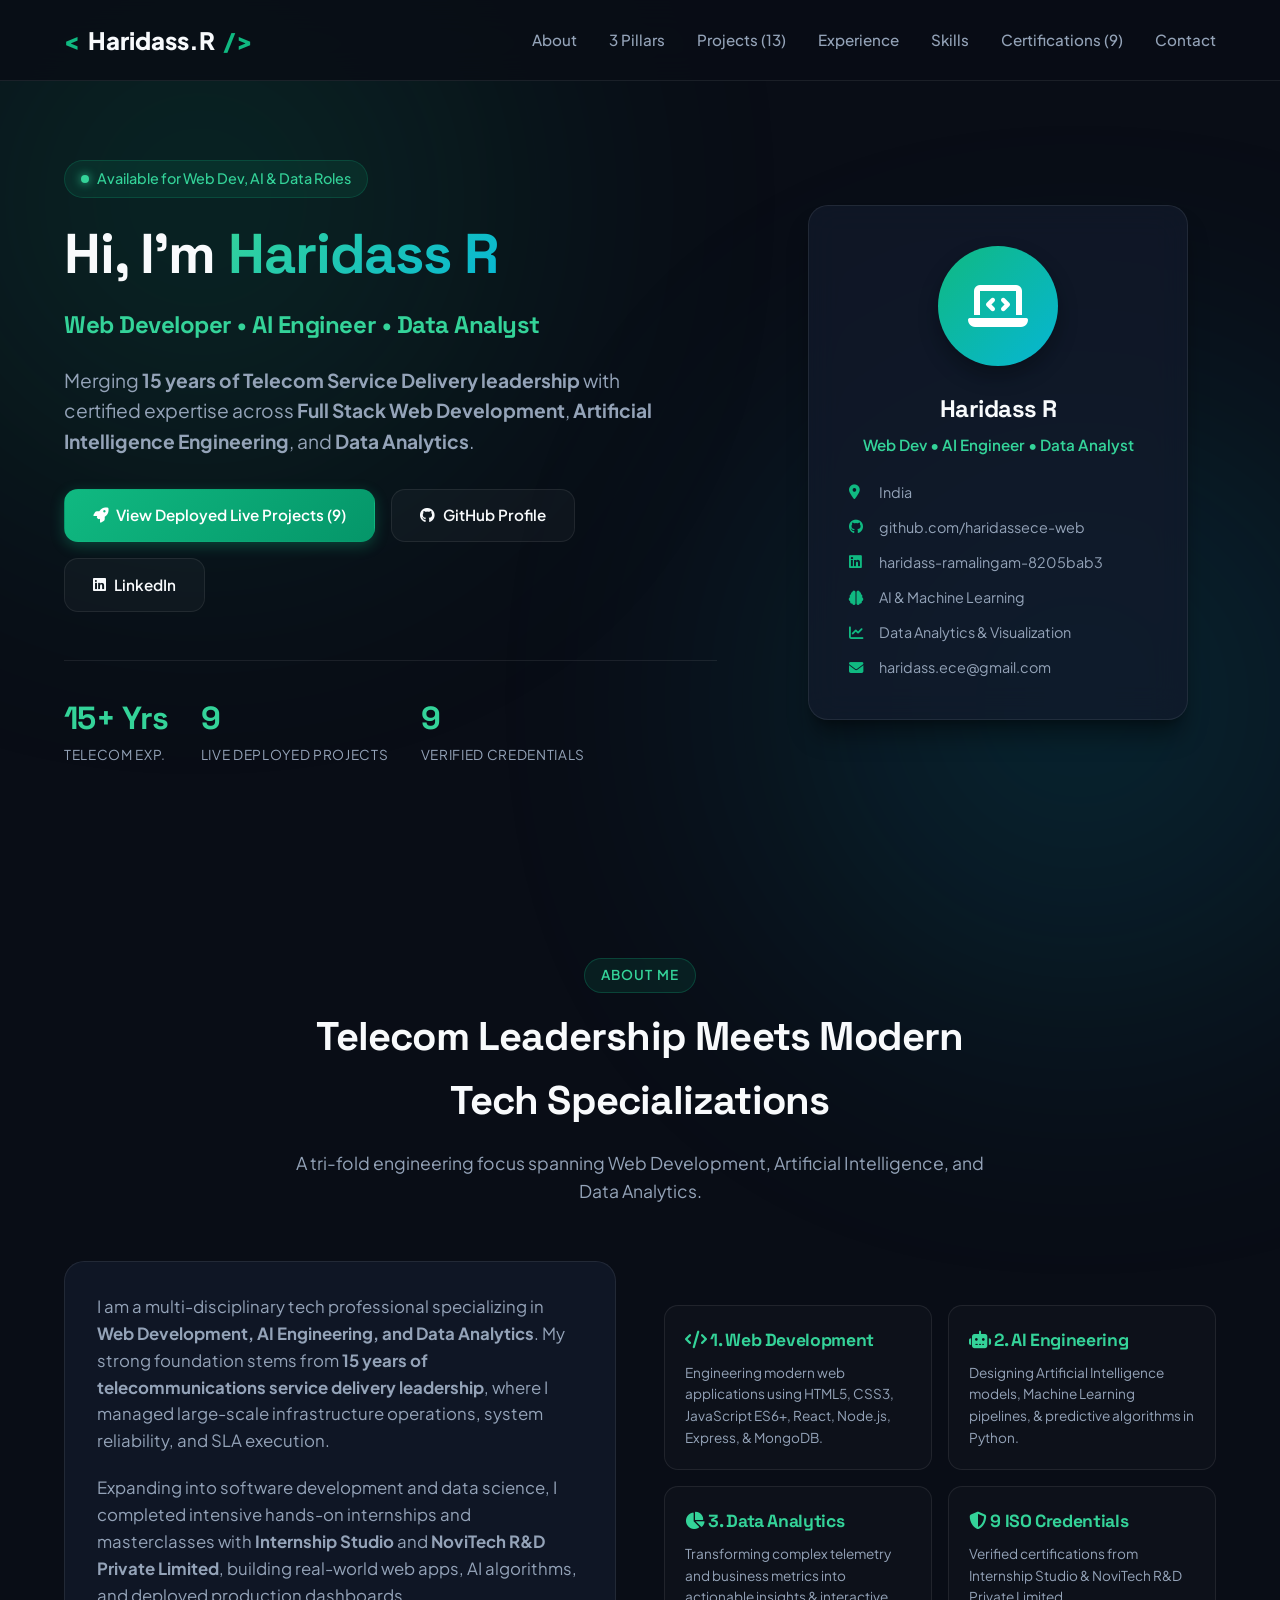
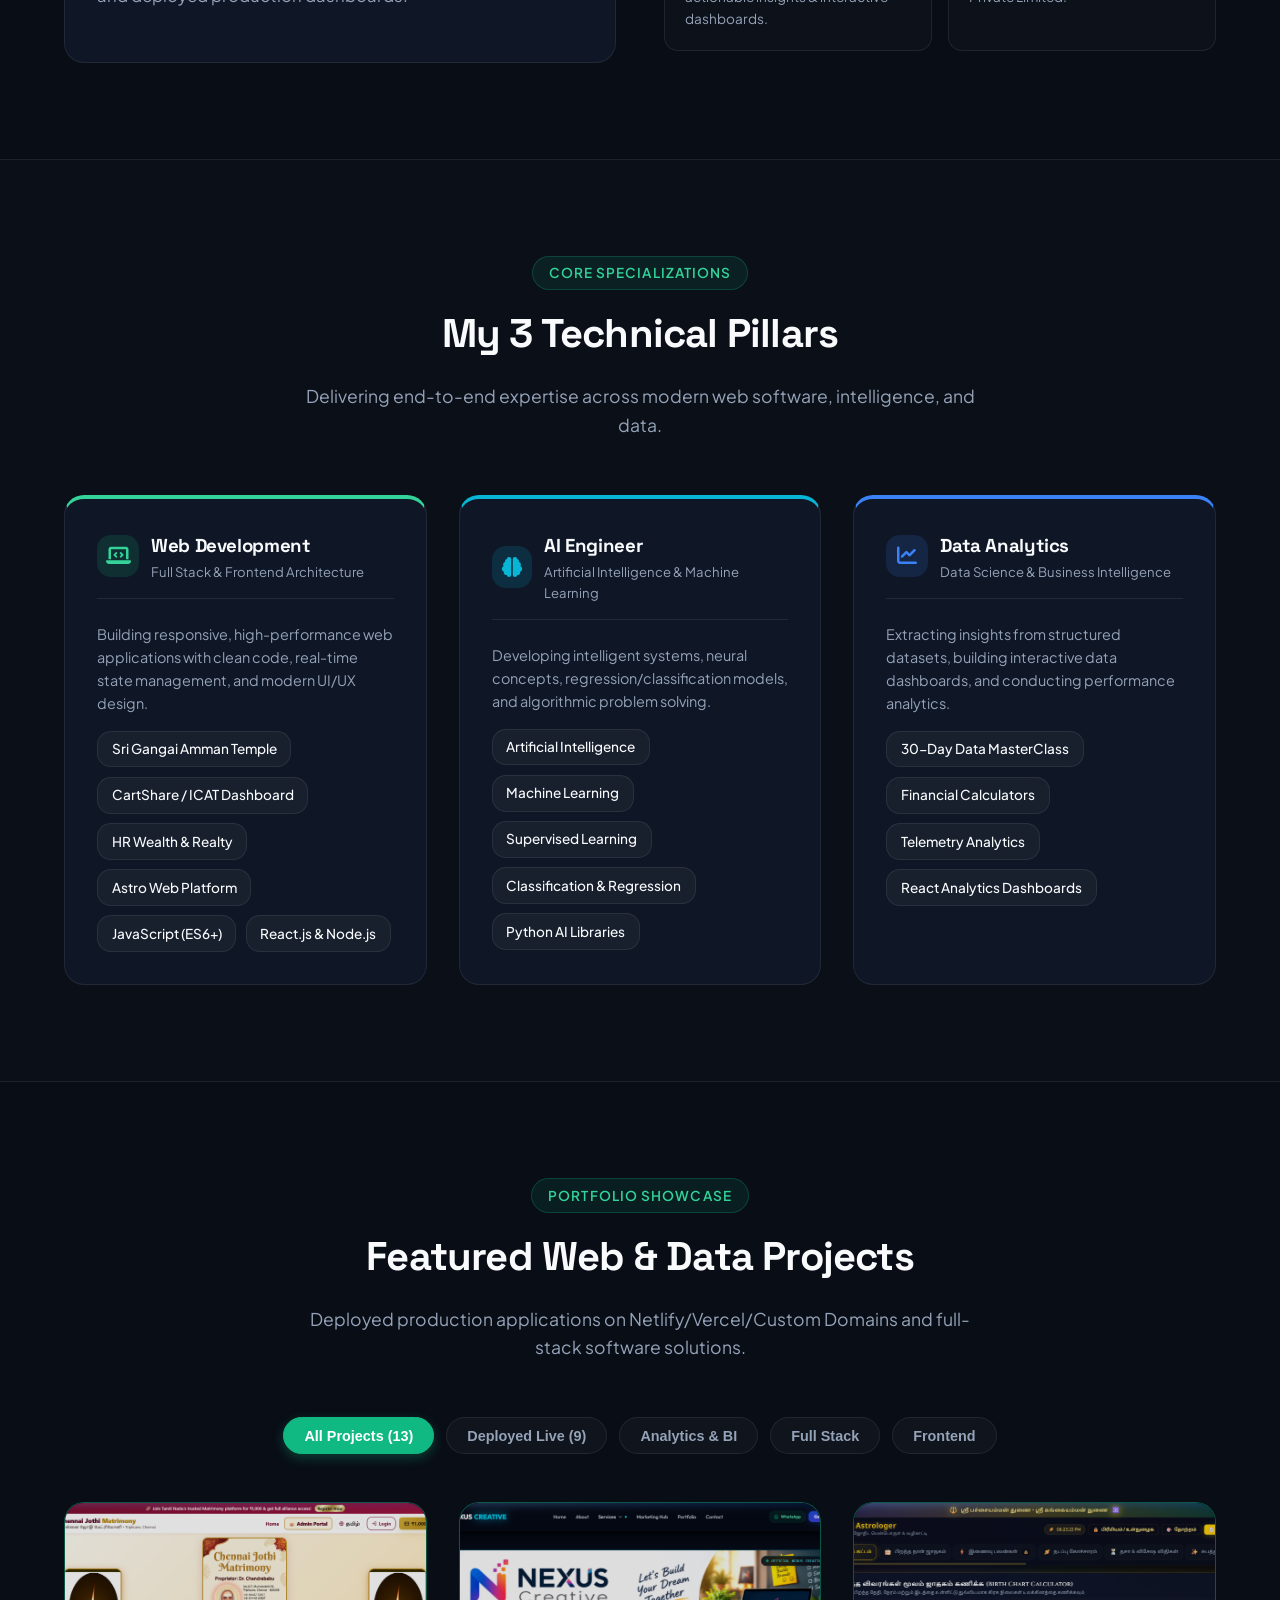
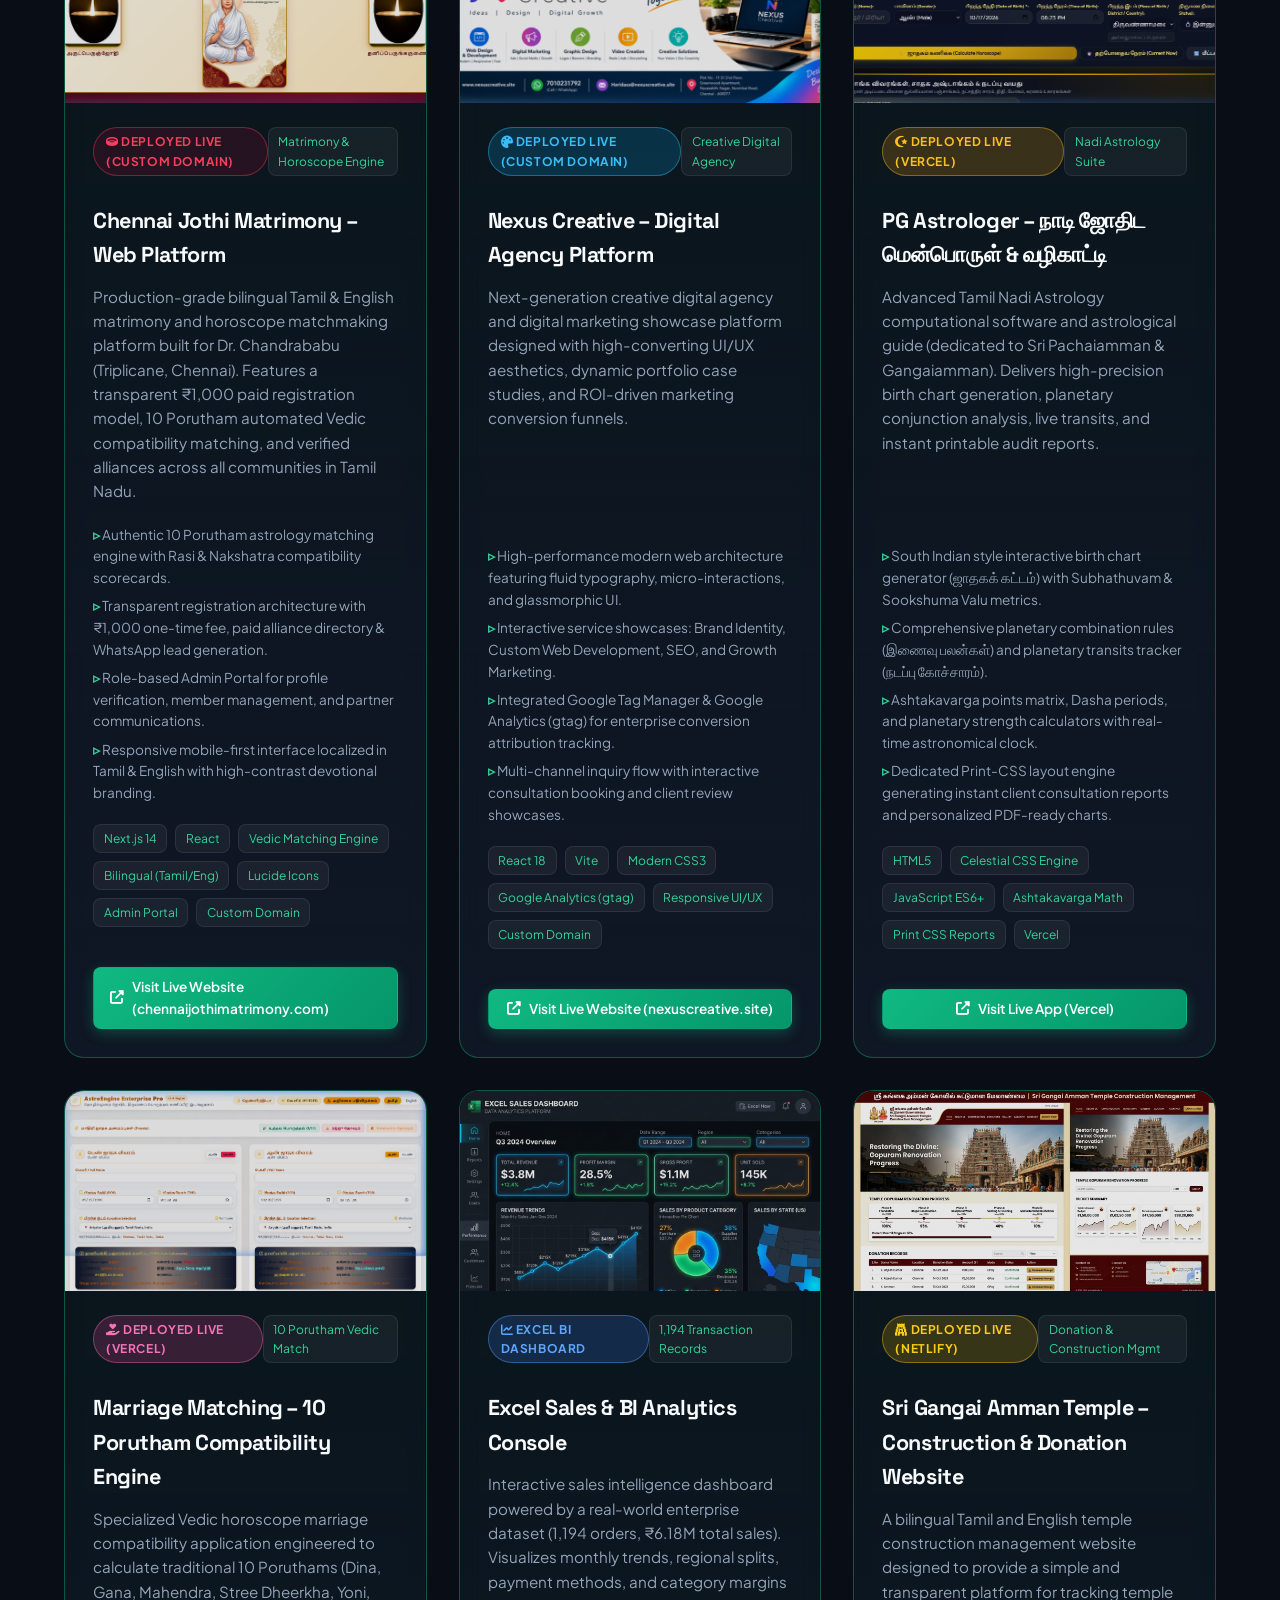
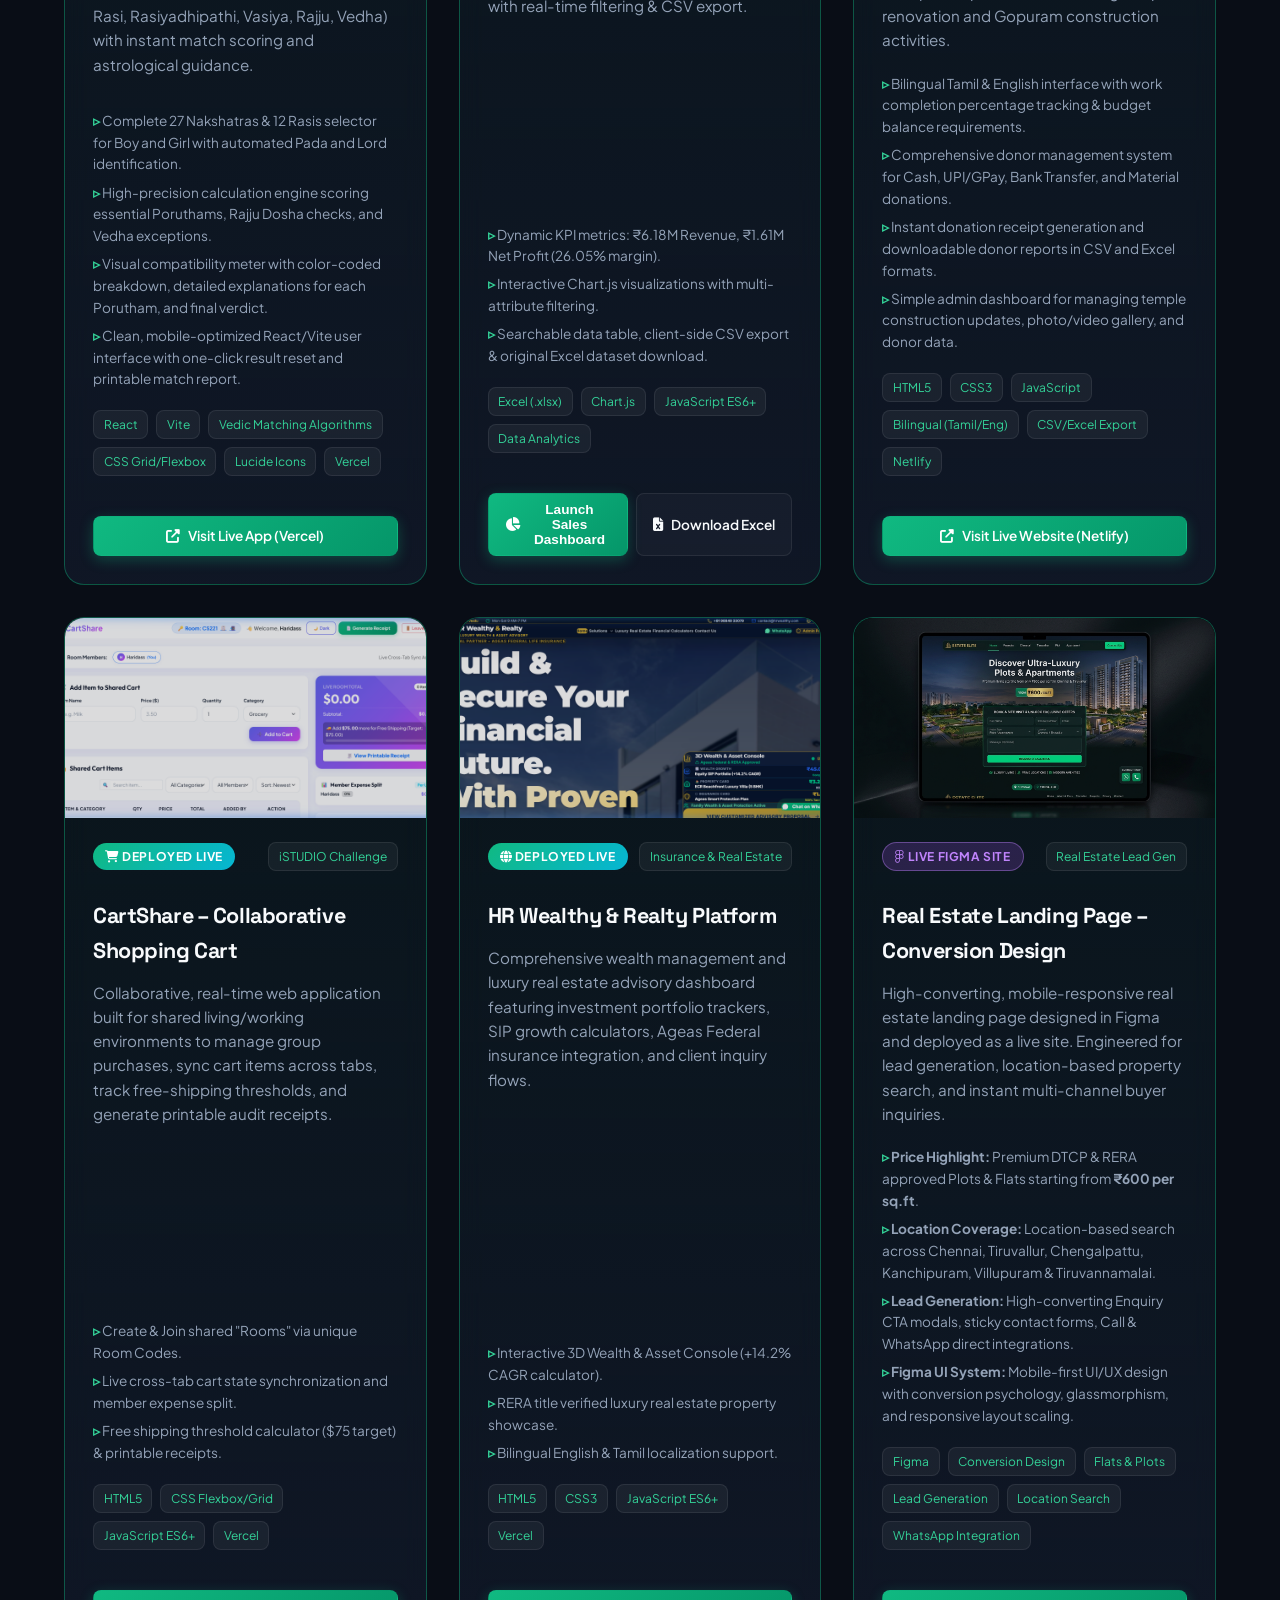
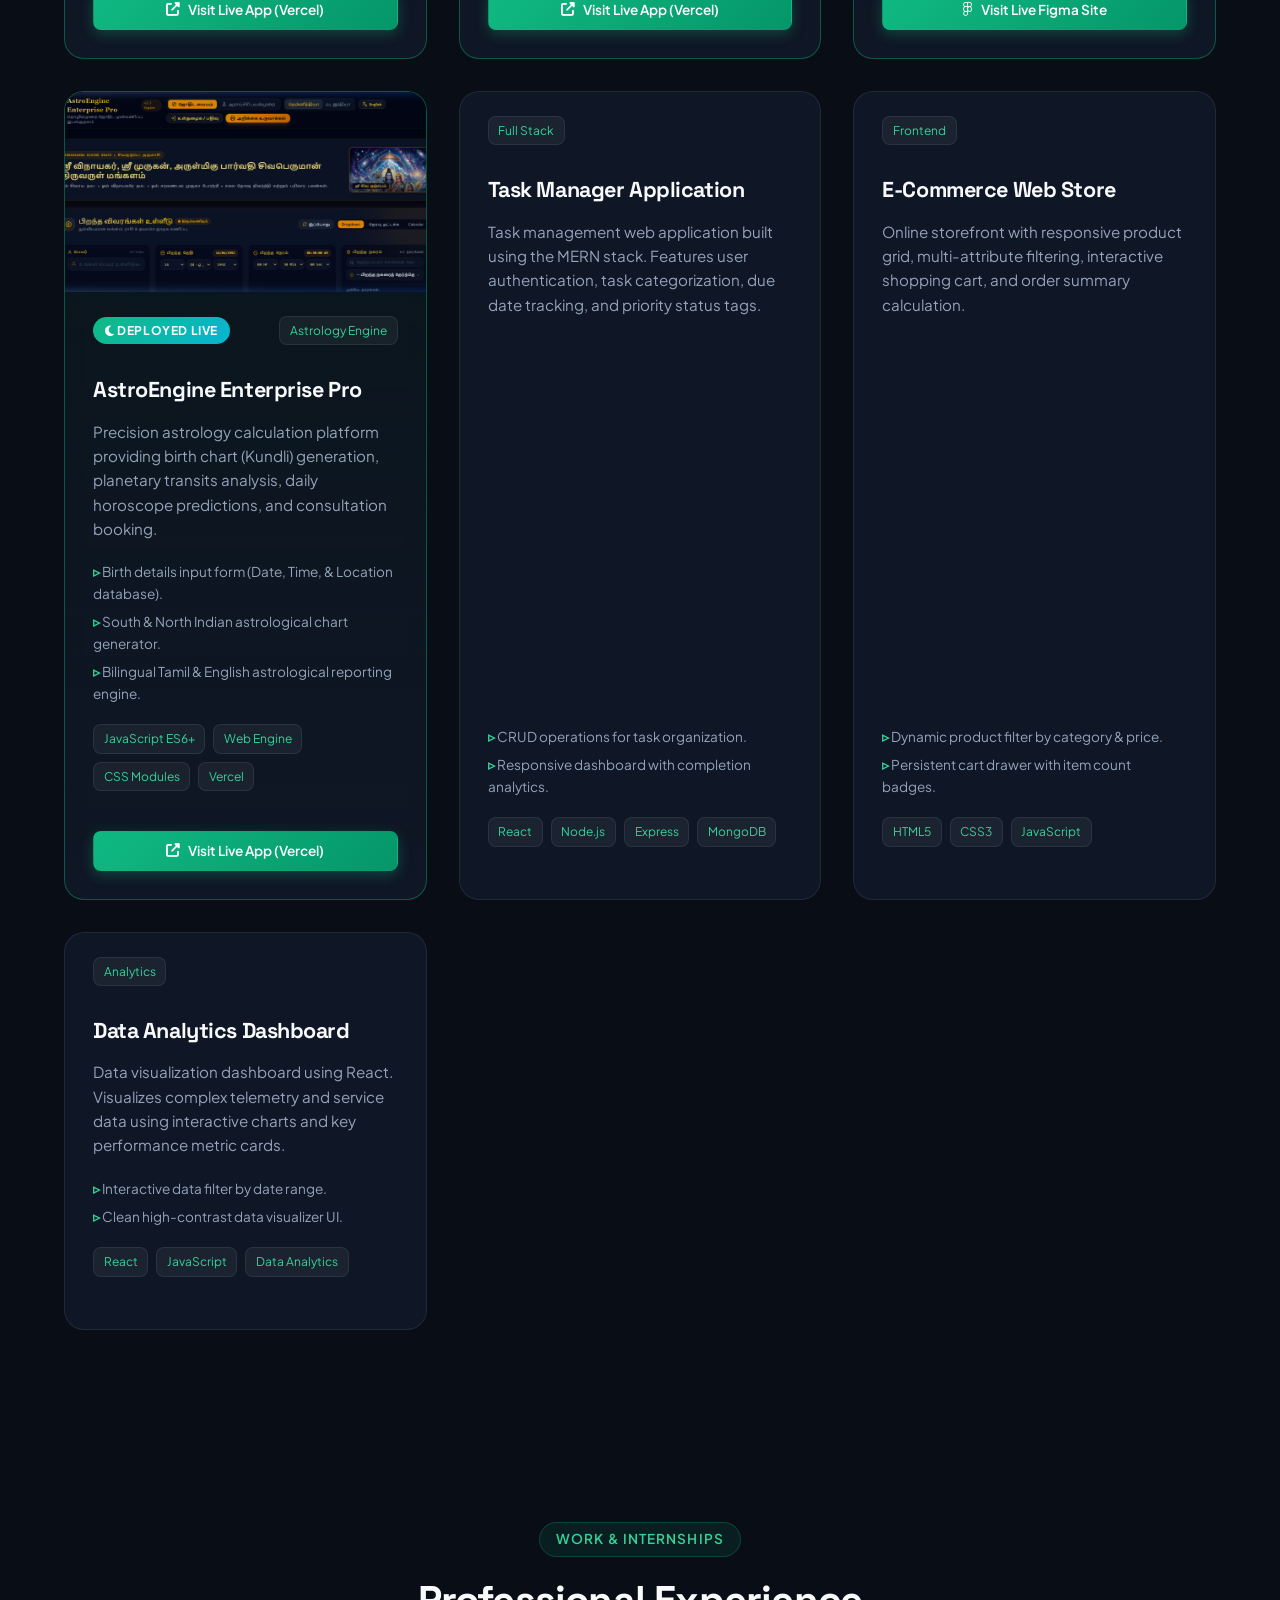
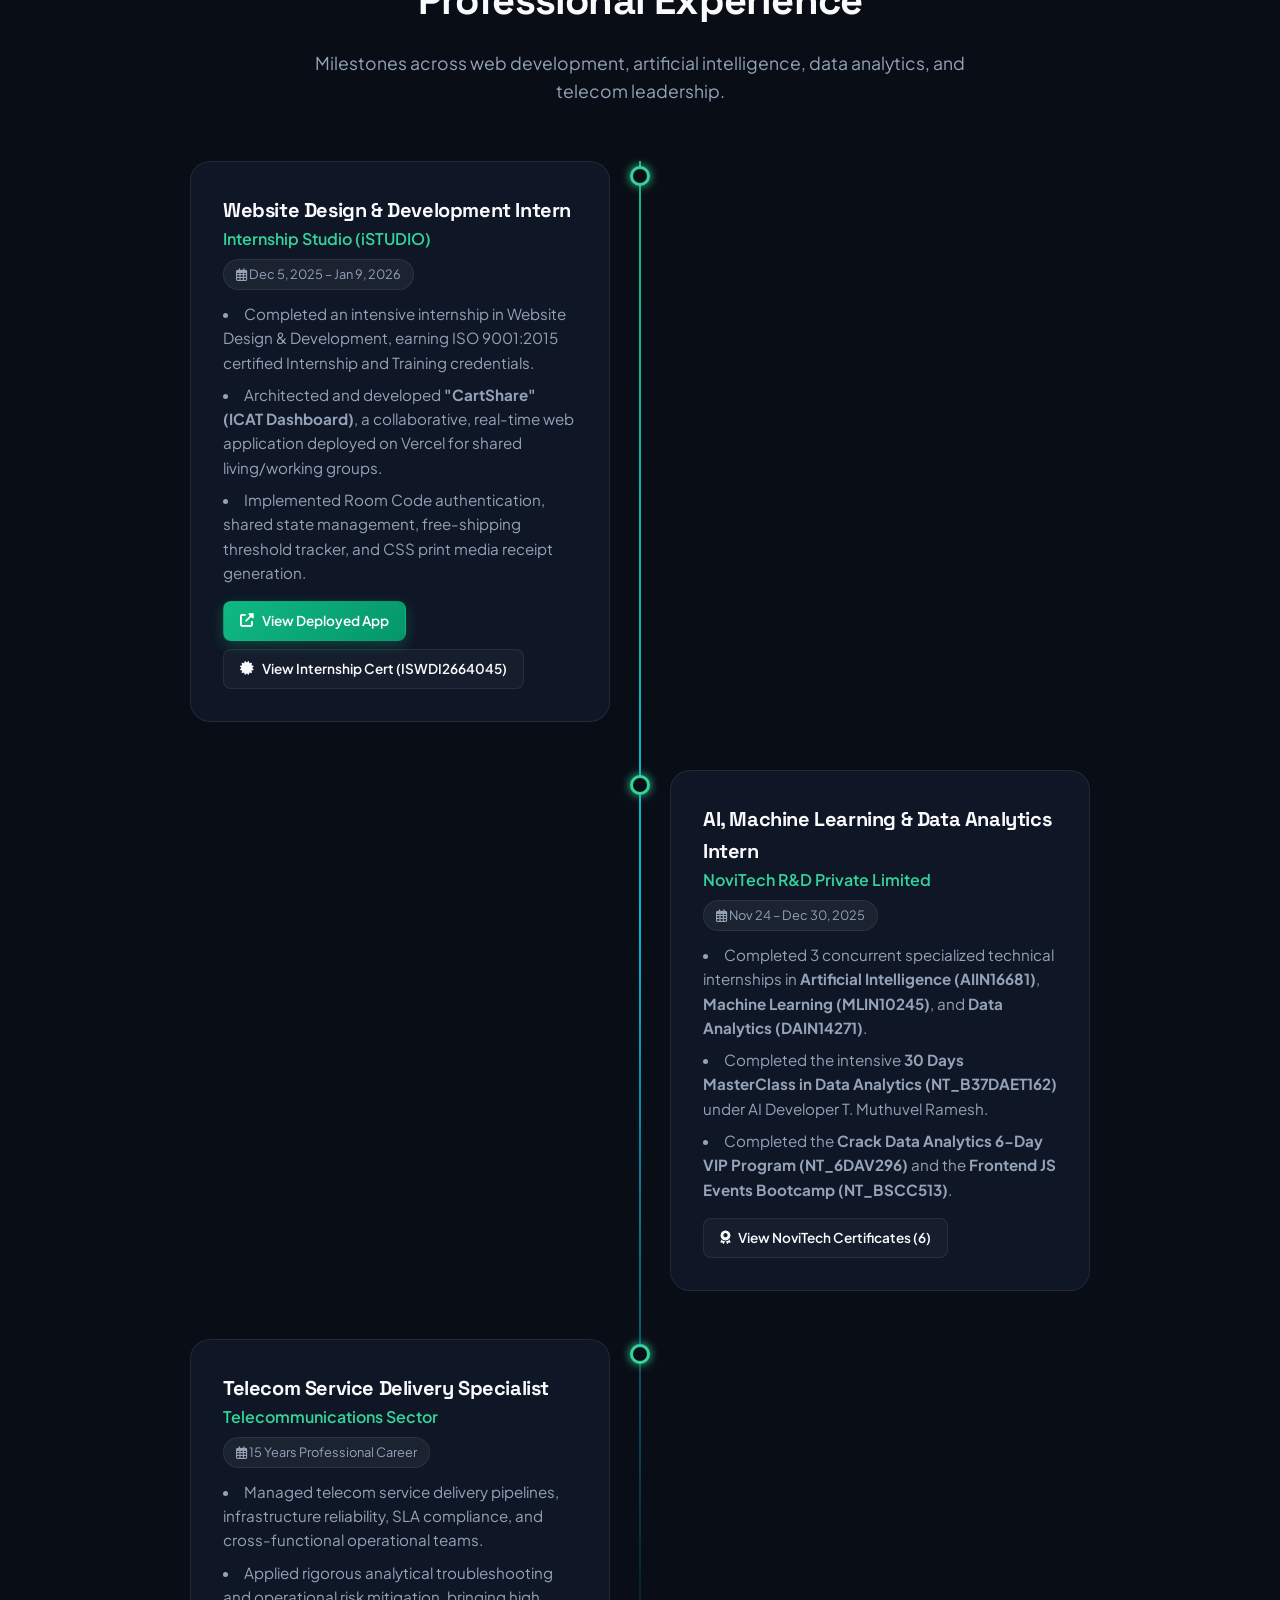
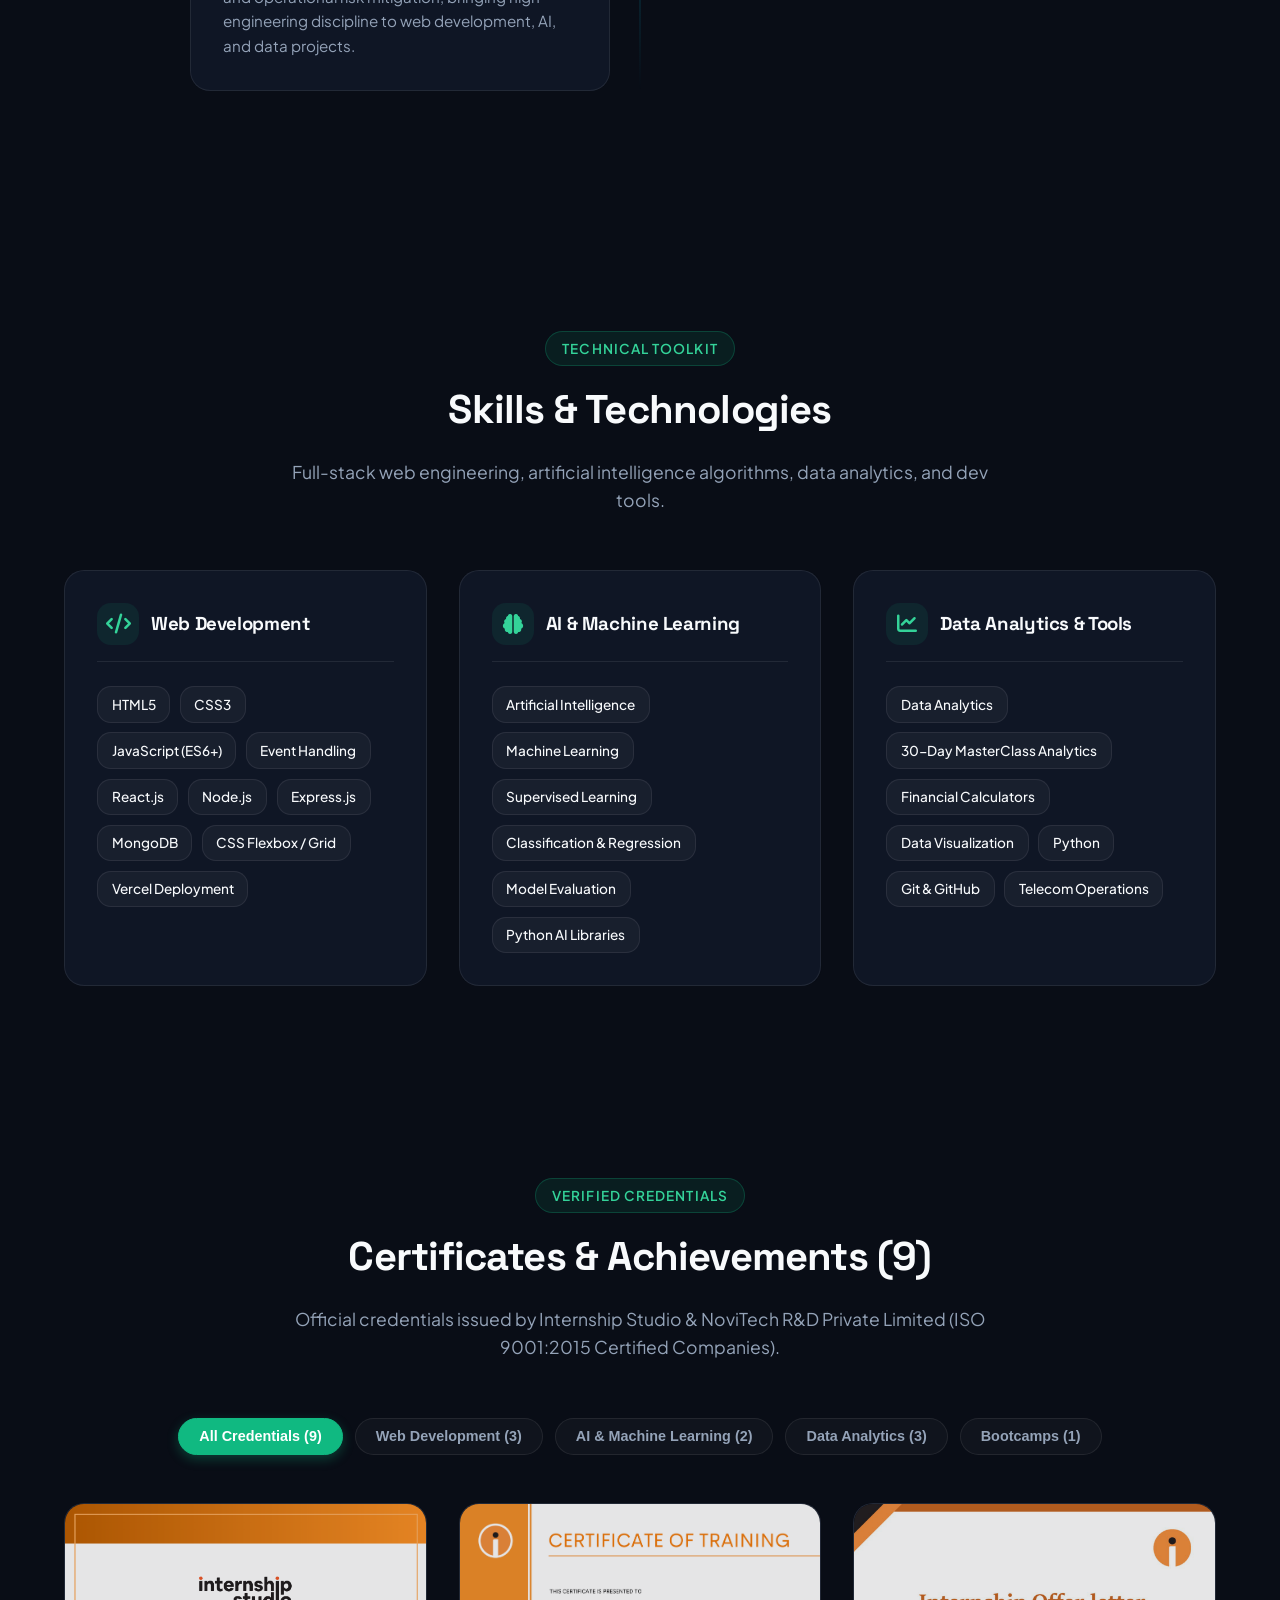
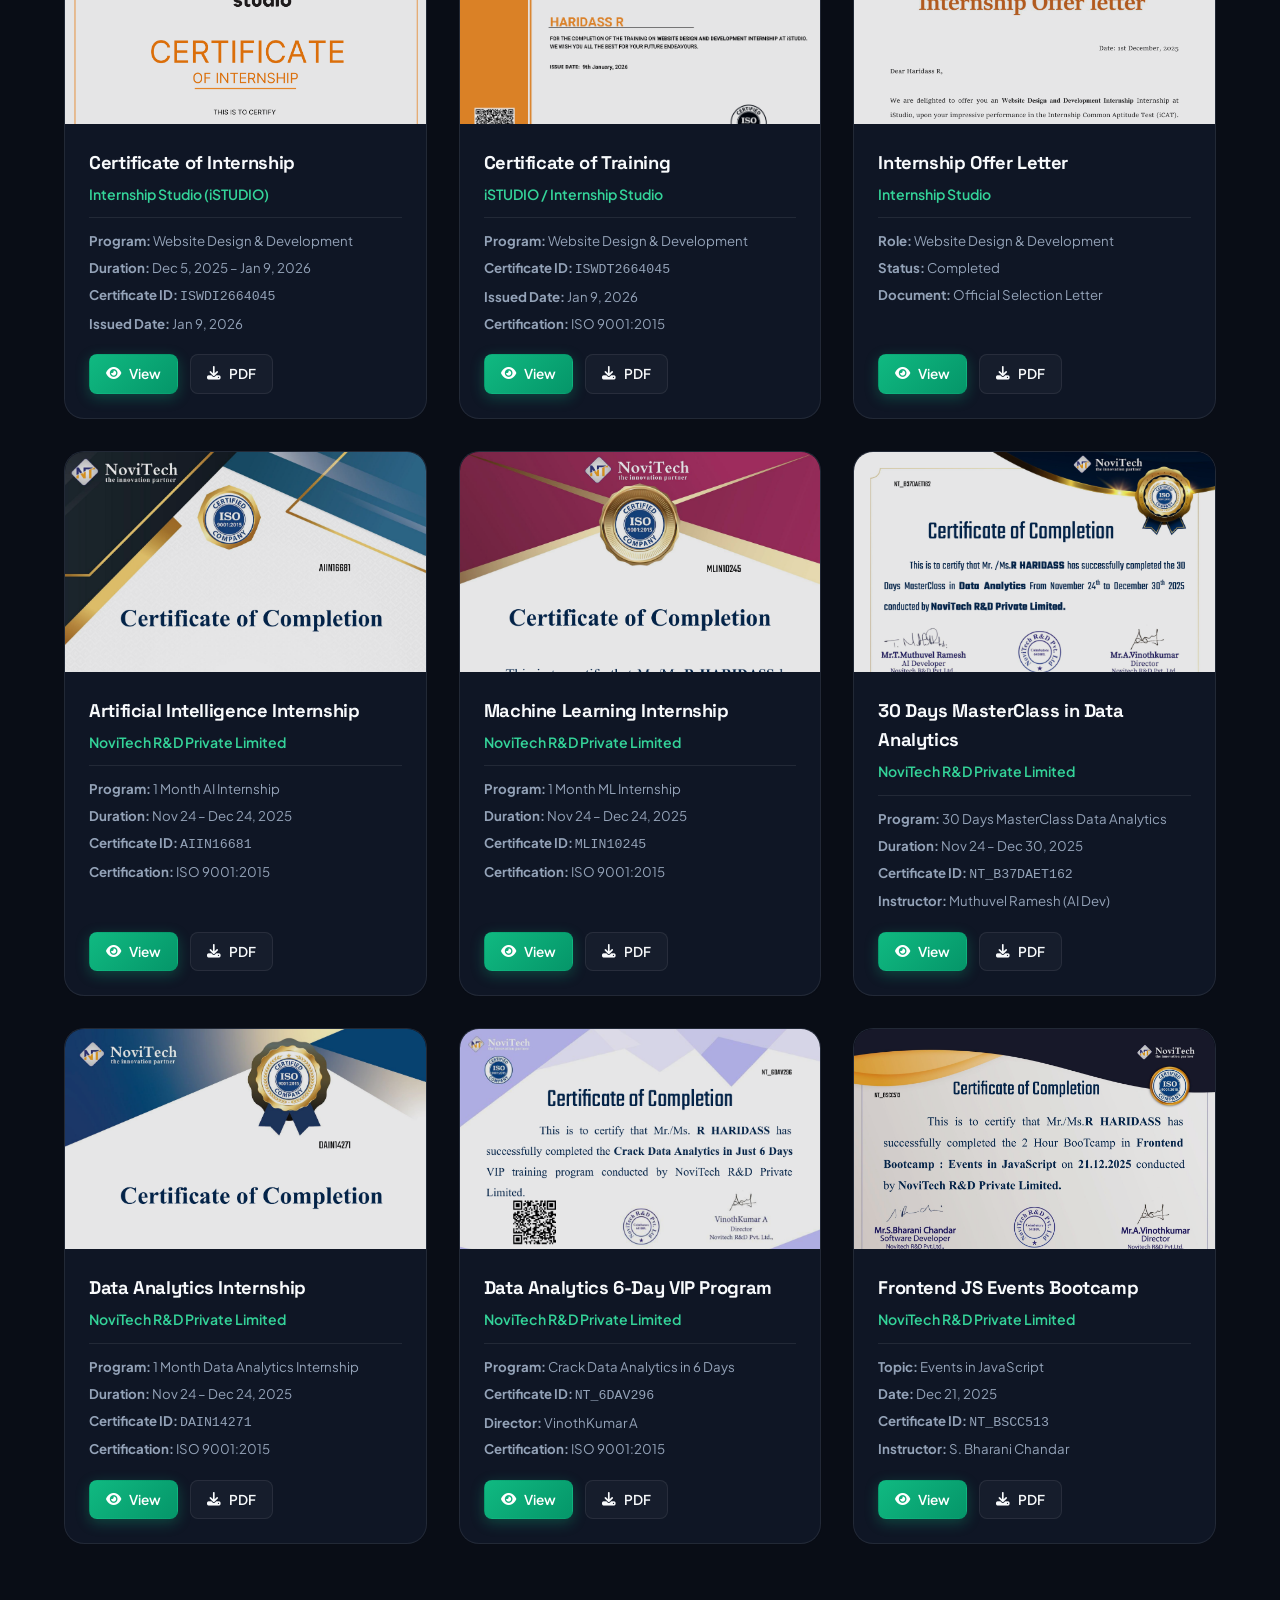
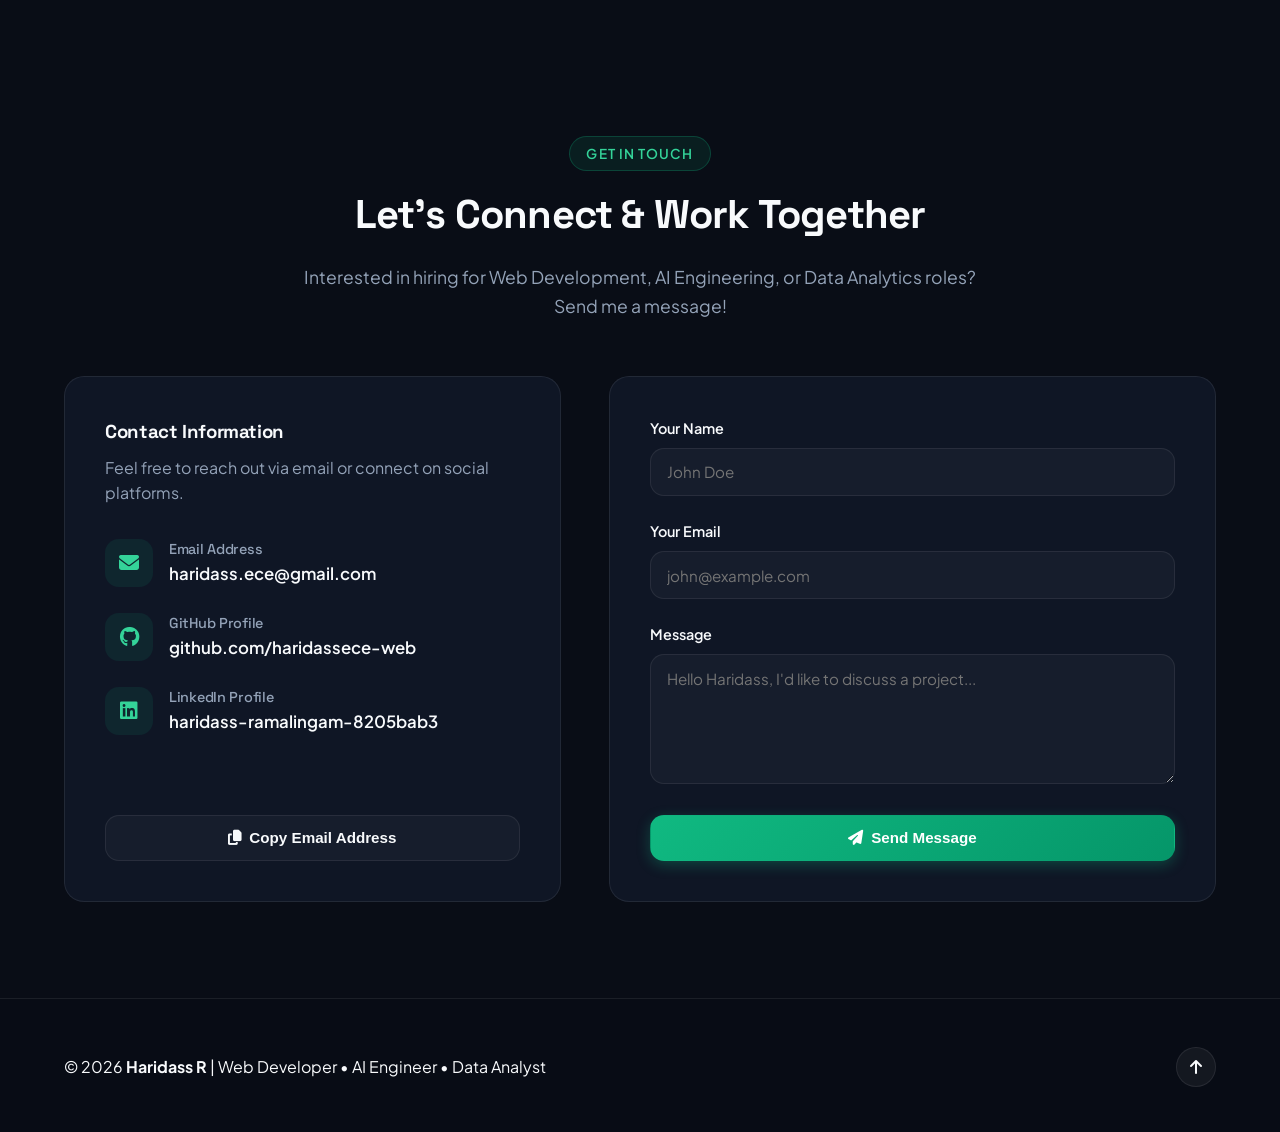
==== commit efac4b64: "feat: add Chennai Jothi Matrimony, Nexus Creative, PG Astrologer, and Marriage Matching projects" ====
--- a/index.html
+++ b/index.html
@@ -31,7 +31,7 @@
         <ul class="nav-links" id="navLinks">
           <li><a href="#about" class="active">About</a></li>
           <li><a href="#pillars">3 Pillars</a></li>
-          <li><a href="#projects">Projects (9)</a></li>
+          <li><a href="#projects">Projects (13)</a></li>
           <li><a href="#experience">Experience</a></li>
           <li><a href="#skills">Skills</a></li>
           <li><a href="#certifications">Certifications (9)</a></li>
@@ -69,7 +69,7 @@
             
             <div class="hero-actions">
               <a href="#projects" class="btn btn-primary">
-                <i class="fas fa-rocket"></i> View Deployed Live Projects (5)
+                <i class="fas fa-rocket"></i> View Deployed Live Projects (9)
               </a>
               <a href="https://github.com/haridassece-web" target="_blank" rel="noopener" class="btn btn-outline">
                 <i class="fab fa-github"></i> GitHub Profile
@@ -85,7 +85,7 @@
                 <p>Telecom Exp.</p>
               </div>
               <div class="stat-item">
-                <h3>5</h3>
+                <h3>9</h3>
                 <p>Live Deployed Projects</p>
               </div>
               <div class="stat-item">
@@ -235,25 +235,210 @@
       </div>
     </section>
 
-    <!-- Projects Section (WITH 5 DEPLOYED LIVE PROJECTS) -->
+    <!-- Projects Section (WITH 9 DEPLOYED LIVE PROJECTS) -->
     <section id="projects">
       <div class="container">
         <div class="section-header">
           <span class="section-tag">Portfolio Showcase</span>
           <h2 class="section-title">Featured Web & Data Projects</h2>
-          <p class="section-subtitle">Deployed production applications on Netlify/Vercel/Figma and full-stack software solutions.</p>
+          <p class="section-subtitle">Deployed production applications on Netlify/Vercel/Custom Domains and full-stack software solutions.</p>
         </div>
         
         <div class="project-filters">
-          <button class="filter-btn active" data-filter="all">All Projects</button>
-          <button class="filter-btn" data-filter="live">Deployed Live (5)</button>
+          <button class="filter-btn active" data-filter="all">All Projects (13)</button>
+          <button class="filter-btn" data-filter="live">Deployed Live (9)</button>
           <button class="filter-btn" data-filter="analytics">Analytics & BI</button>
           <button class="filter-btn" data-filter="fullstack">Full Stack</button>
           <button class="filter-btn" data-filter="frontend">Frontend</button>
         </div>
         
         <div class="projects-grid">
-          <!-- 1. Excel Sales & Business Analytics Dashboard (Featured & Interactive) -->
+          <!-- 1. Chennai Jothi Matrimony (Deployed Live - Custom Domain) -->
+          <div class="project-card featured-card" data-category="live fullstack">
+            <a href="https://www.chennaijothimatrimony.com/" target="_blank" rel="noopener" class="cert-preview-container" style="height: 200px; display: block; text-decoration: none;">
+              <img src="assets/projects/chennai-jothi-matrimony.png" alt="Chennai Jothi Matrimony - Authentic Tamil Horoscope & Matchmaking" class="cert-preview-img">
+              <div class="cert-overlay">
+                <span class="btn btn-primary btn-sm"><i class="fas fa-external-link-alt"></i> Visit Live Website</span>
+              </div>
+            </a>
+            
+            <div class="project-header-bar">
+              <span class="featured-badge" style="background: rgba(122, 12, 46, 0.25); color: #f43f5e; border: 1px solid rgba(244, 63, 94, 0.4);">
+                <i class="fas fa-ring"></i> Deployed Live (Custom Domain)
+              </span>
+              <div class="tech-pill">Matrimony & Horoscope Engine</div>
+            </div>
+            
+            <div class="project-body">
+              <h3 class="project-title">Chennai Jothi Matrimony – Web Platform</h3>
+              <p class="project-desc">
+                Production-grade bilingual Tamil & English matrimony and horoscope matchmaking platform built for Dr. Chandrababu (Triplicane, Chennai). Features a transparent ₹1,000 paid registration model, 10 Porutham automated Vedic compatibility matching, and verified alliances across all communities in Tamil Nadu.
+              </p>
+              
+              <ul class="project-highlights">
+                <li>Authentic 10 Porutham astrology matching engine with Rasi & Nakshatra compatibility scorecards.</li>
+                <li>Transparent registration architecture with ₹1,000 one-time fee, paid alliance directory & WhatsApp lead generation.</li>
+                <li>Role-based Admin Portal for profile verification, member management, and partner communications.</li>
+                <li>Responsive mobile-first interface localized in Tamil & English with high-contrast devotional branding.</li>
+              </ul>
+              
+              <div class="project-tech">
+                <span class="tech-pill">Next.js 14</span>
+                <span class="tech-pill">React</span>
+                <span class="tech-pill">Vedic Matching Engine</span>
+                <span class="tech-pill">Bilingual (Tamil/Eng)</span>
+                <span class="tech-pill">Lucide Icons</span>
+                <span class="tech-pill">Admin Portal</span>
+                <span class="tech-pill">Custom Domain</span>
+              </div>
+
+              <div style="margin-top: 1rem;">
+                <a href="https://www.chennaijothimatrimony.com/" target="_blank" rel="noopener" class="btn btn-primary btn-sm" style="width: 100%;">
+                  <i class="fas fa-external-link-alt"></i> Visit Live Website (chennaijothimatrimony.com)
+                </a>
+              </div>
+            </div>
+          </div>
+
+          <!-- 2. Nexus Creative (Deployed Live - Custom Domain) -->
+          <div class="project-card featured-card" data-category="live frontend">
+            <a href="https://nexuscreative.site/" target="_blank" rel="noopener" class="cert-preview-container" style="height: 200px; display: block; text-decoration: none;">
+              <img src="assets/projects/nexus-creative.png" alt="Nexus Creative Digital Agency & Marketing Platform" class="cert-preview-img">
+              <div class="cert-overlay">
+                <span class="btn btn-primary btn-sm"><i class="fas fa-external-link-alt"></i> Visit Live Website</span>
+              </div>
+            </a>
+            
+            <div class="project-header-bar">
+              <span class="featured-badge" style="background: rgba(14, 165, 233, 0.2); color: #38bdf8; border: 1px solid rgba(56, 189, 248, 0.4);">
+                <i class="fas fa-palette"></i> Deployed Live (Custom Domain)
+              </span>
+              <div class="tech-pill">Creative Digital Agency</div>
+            </div>
+            
+            <div class="project-body">
+              <h3 class="project-title">Nexus Creative – Digital Agency Platform</h3>
+              <p class="project-desc">
+                Next-generation creative digital agency and digital marketing showcase platform designed with high-converting UI/UX aesthetics, dynamic portfolio case studies, and ROI-driven marketing conversion funnels.
+              </p>
+              
+              <ul class="project-highlights">
+                <li>High-performance modern web architecture featuring fluid typography, micro-interactions, and glassmorphic UI.</li>
+                <li>Interactive service showcases: Brand Identity, Custom Web Development, SEO, and Growth Marketing.</li>
+                <li>Integrated Google Tag Manager & Google Analytics (gtag) for enterprise conversion attribution tracking.</li>
+                <li>Multi-channel inquiry flow with interactive consultation booking and client review showcases.</li>
+              </ul>
+              
+              <div class="project-tech">
+                <span class="tech-pill">React 18</span>
+                <span class="tech-pill">Vite</span>
+                <span class="tech-pill">Modern CSS3</span>
+                <span class="tech-pill">Google Analytics (gtag)</span>
+                <span class="tech-pill">Responsive UI/UX</span>
+                <span class="tech-pill">Custom Domain</span>
+              </div>
+
+              <div style="margin-top: 1rem;">
+                <a href="https://nexuscreative.site/" target="_blank" rel="noopener" class="btn btn-primary btn-sm" style="width: 100%;">
+                  <i class="fas fa-external-link-alt"></i> Visit Live Website (nexuscreative.site)
+                </a>
+              </div>
+            </div>
+          </div>
+
+          <!-- 3. PG Astrologer (Deployed Live - Vercel) -->
+          <div class="project-card featured-card" data-category="live fullstack">
+            <a href="https://pg-astrologer-git-master-haridass-r.vercel.app/" target="_blank" rel="noopener" class="cert-preview-container" style="height: 200px; display: block; text-decoration: none;">
+              <img src="assets/projects/pg-astrologer.png" alt="PG Astrologer - Nadi Astrology Software & Guide" class="cert-preview-img">
+              <div class="cert-overlay">
+                <span class="btn btn-primary btn-sm"><i class="fas fa-external-link-alt"></i> Visit Live App</span>
+              </div>
+            </a>
+            
+            <div class="project-header-bar">
+              <span class="featured-badge" style="background: rgba(245, 158, 11, 0.2); color: #fbbf24; border: 1px solid rgba(251, 191, 36, 0.4);">
+                <i class="fas fa-star-and-crescent"></i> Deployed Live (Vercel)
+              </span>
+              <div class="tech-pill">Nadi Astrology Suite</div>
+            </div>
+            
+            <div class="project-body">
+              <h3 class="project-title">PG Astrologer – நாடி ஜோதிட மென்பொருள் & வழிகாட்டி</h3>
+              <p class="project-desc">
+                Advanced Tamil Nadi Astrology computational software and astrological guide (dedicated to Sri Pachaiamman & Gangaiamman). Delivers high-precision birth chart generation, planetary conjunction analysis, live transits, and instant printable audit reports.
+              </p>
+              
+              <ul class="project-highlights">
+                <li>South Indian style interactive birth chart generator (ஜாதகக் கட்டம்) with Subhathuvam & Sookshuma Valu metrics.</li>
+                <li>Comprehensive planetary combination rules (இணைவு பலன்கள்) and planetary transits tracker (நடப்பு கோச்சாரம்).</li>
+                <li>Ashtakavarga points matrix, Dasha periods, and planetary strength calculators with real-time astronomical clock.</li>
+                <li>Dedicated Print-CSS layout engine generating instant client consultation reports and personalized PDF-ready charts.</li>
+              </ul>
+              
+              <div class="project-tech">
+                <span class="tech-pill">HTML5</span>
+                <span class="tech-pill">Celestial CSS Engine</span>
+                <span class="tech-pill">JavaScript ES6+</span>
+                <span class="tech-pill">Ashtakavarga Math</span>
+                <span class="tech-pill">Print CSS Reports</span>
+                <span class="tech-pill">Vercel</span>
+              </div>
+
+              <div style="margin-top: 1rem;">
+                <a href="https://pg-astrologer-git-master-haridass-r.vercel.app/" target="_blank" rel="noopener" class="btn btn-primary btn-sm" style="width: 100%;">
+                  <i class="fas fa-external-link-alt"></i> Visit Live App (Vercel)
+                </a>
+              </div>
+            </div>
+          </div>
+
+          <!-- 4. Marriage Matching (Deployed Live - Vercel) -->
+          <div class="project-card featured-card" data-category="live frontend">
+            <a href="https://marriage-matching.vercel.app/" target="_blank" rel="noopener" class="cert-preview-container" style="height: 200px; display: block; text-decoration: none;">
+              <img src="assets/projects/marriage-matching.png" alt="Marriage Matching - 10 Porutham Horoscope Compatibility Platform" class="cert-preview-img">
+              <div class="cert-overlay">
+                <span class="btn btn-primary btn-sm"><i class="fas fa-external-link-alt"></i> Visit Live App</span>
+              </div>
+            </a>
+            
+            <div class="project-header-bar">
+              <span class="featured-badge" style="background: rgba(236, 72, 153, 0.2); color: #f472b6; border: 1px solid rgba(244, 114, 182, 0.4);">
+                <i class="fas fa-hand-holding-heart"></i> Deployed Live (Vercel)
+              </span>
+              <div class="tech-pill">10 Porutham Vedic Match</div>
+            </div>
+            
+            <div class="project-body">
+              <h3 class="project-title">Marriage Matching – 10 Porutham Compatibility Engine</h3>
+              <p class="project-desc">
+                Specialized Vedic horoscope marriage compatibility application engineered to calculate traditional 10 Poruthams (Dina, Gana, Mahendra, Stree Dheerkha, Yoni, Rasi, Rasiyadhipathi, Vasiya, Rajju, Vedha) with instant match scoring and astrological guidance.
+              </p>
+              
+              <ul class="project-highlights">
+                <li>Complete 27 Nakshatras & 12 Rasis selector for Boy and Girl with automated Pada and Lord identification.</li>
+                <li>High-precision calculation engine scoring essential Poruthams, Rajju Dosha checks, and Vedha exceptions.</li>
+                <li>Visual compatibility meter with color-coded breakdown, detailed explanations for each Porutham, and final verdict.</li>
+                <li>Clean, mobile-optimized React/Vite user interface with one-click result reset and printable match report.</li>
+              </ul>
+              
+              <div class="project-tech">
+                <span class="tech-pill">React</span>
+                <span class="tech-pill">Vite</span>
+                <span class="tech-pill">Vedic Matching Algorithms</span>
+                <span class="tech-pill">CSS Grid/Flexbox</span>
+                <span class="tech-pill">Lucide Icons</span>
+                <span class="tech-pill">Vercel</span>
+              </div>
+
+              <div style="margin-top: 1rem;">
+                <a href="https://marriage-matching.vercel.app/" target="_blank" rel="noopener" class="btn btn-primary btn-sm" style="width: 100%;">
+                  <i class="fas fa-external-link-alt"></i> Visit Live App (Vercel)
+                </a>
+              </div>
+            </div>
+          </div>
+
+          <!-- 5. Excel Sales & Business Analytics Dashboard (Featured & Interactive) -->
           <div class="project-card featured-card" data-category="analytics">
             <div class="cert-preview-container" style="height: 200px;">
               <img src="assets/projects/sales-dashboard.png" alt="Excel Sales Dashboard" class="cert-preview-img">
@@ -296,11 +481,14 @@
             </div>
           </div>
 
-          <!-- 2. Sri Gangai Amman Temple – Construction & Donation Management (Deployed Live on Netlify) -->
-          <div class="project-card featured-card" data-category="live">
-            <div class="cert-preview-container" style="height: 200px;">
+          <!-- 6. Sri Gangai Amman Temple – Construction & Donation Management (Deployed Live on Netlify) -->
+          <div class="project-card featured-card" data-category="live frontend">
+            <a href="https://gangaiamman.netlify.app/" target="_blank" rel="noopener" class="cert-preview-container" style="height: 200px; display: block; text-decoration: none;">
               <img src="assets/projects/gangai-amman-temple.png" alt="Sri Gangai Amman Temple Construction & Donation Management Website" class="cert-preview-img">
-            </div>
+              <div class="cert-overlay">
+                <span class="btn btn-primary btn-sm"><i class="fas fa-external-link-alt"></i> Visit Live Website</span>
+              </div>
+            </a>
             
             <div class="project-header-bar">
               <span class="featured-badge" style="background: rgba(234, 179, 8, 0.2); color: #facc15; border: 1px solid rgba(250, 204, 21, 0.4);">
@@ -339,11 +527,14 @@
             </div>
           </div>
 
-          <!-- 3. CartShare / ICAT Dashboard (Deployed Live) -->
-          <div class="project-card featured-card" data-category="live">
-            <div class="cert-preview-container" style="height: 200px;">
+          <!-- 7. CartShare / ICAT Dashboard (Deployed Live) -->
+          <div class="project-card featured-card" data-category="live fullstack">
+            <a href="https://i-cat-dashboard-vgwo.vercel.app/" target="_blank" rel="noopener" class="cert-preview-container" style="height: 200px; display: block; text-decoration: none;">
               <img src="assets/projects/icat-dashboard.png" alt="CartShare ICAT Dashboard" class="cert-preview-img">
-            </div>
+              <div class="cert-overlay">
+                <span class="btn btn-primary btn-sm"><i class="fas fa-external-link-alt"></i> Visit Live App</span>
+              </div>
+            </a>
             
             <div class="project-header-bar">
               <span class="featured-badge"><i class="fas fa-shopping-cart"></i> Deployed Live</span>
@@ -377,11 +568,14 @@
             </div>
           </div>
 
-          <!-- 2. HR Wealth & Realty (Deployed Live) -->
-          <div class="project-card featured-card" data-category="live">
-            <div class="cert-preview-container" style="height: 200px;">
+          <!-- 8. HR Wealth & Realty (Deployed Live) -->
+          <div class="project-card featured-card" data-category="live frontend">
+            <a href="https://hr-wealth-and-realty-t4zk.vercel.app/" target="_blank" rel="noopener" class="cert-preview-container" style="height: 200px; display: block; text-decoration: none;">
               <img src="assets/projects/hr-wealth-realty.png" alt="HR Wealth & Realty Dashboard" class="cert-preview-img">
-            </div>
+              <div class="cert-overlay">
+                <span class="btn btn-primary btn-sm"><i class="fas fa-external-link-alt"></i> Visit Live App</span>
+              </div>
+            </a>
             
             <div class="project-header-bar">
               <span class="featured-badge"><i class="fas fa-globe"></i> Deployed Live</span>
@@ -415,11 +609,14 @@
             </div>
           </div>
 
-          <!-- Real Estate Landing Page Project (Live Figma Site) -->
-          <div class="project-card featured-card" data-category="live">
-            <div class="cert-preview-container" style="height: 200px;">
+          <!-- 9. Real Estate Landing Page Project (Live Figma Site) -->
+          <div class="project-card featured-card" data-category="live frontend">
+            <a href="https://cargo-agenda-90736930.figma.site/?utm_source=chatgpt.com" target="_blank" rel="noopener" class="cert-preview-container" style="height: 200px; display: block; text-decoration: none;">
               <img src="assets/projects/real-estate-landing.png" alt="Real Estate Landing Page - Flats & Plots" class="cert-preview-img">
-            </div>
+              <div class="cert-overlay">
+                <span class="btn btn-primary btn-sm"><i class="fab fa-figma"></i> Open Figma Site</span>
+              </div>
+            </a>
             
             <div class="project-header-bar">
               <span class="featured-badge" style="background: rgba(168, 85, 247, 0.2); color: #c084fc; border: 1px solid rgba(192, 132, 252, 0.4);">
@@ -458,11 +655,14 @@
             </div>
           </div>
 
-          <!-- 3. Astro Web Project (Deployed Live) -->
-          <div class="project-card featured-card" data-category="live">
-            <div class="cert-preview-container" style="height: 200px;">
+          <!-- 10. AstroEngine Enterprise Pro (Deployed Live) -->
+          <div class="project-card featured-card" data-category="live frontend">
+            <a href="https://astro-web-91ps.vercel.app/" target="_blank" rel="noopener" class="cert-preview-container" style="height: 200px; display: block; text-decoration: none;">
               <img src="assets/projects/astro-web.png" alt="Astro Engine Web Platform" class="cert-preview-img">
-            </div>
+              <div class="cert-overlay">
+                <span class="btn btn-primary btn-sm"><i class="fas fa-external-link-alt"></i> Visit Live App</span>
+              </div>
+            </a>
             
             <div class="project-header-bar">
               <span class="featured-badge"><i class="fas fa-moon"></i> Deployed Live</span>
@@ -496,7 +696,7 @@
             </div>
           </div>
           
-          <!-- 4. Task Manager App -->
+          <!-- 11. Task Manager App -->
           <div class="project-card" data-category="fullstack">
             <div class="project-header-bar">
               <span class="tech-pill">Full Stack</span>
@@ -521,7 +721,7 @@
             </div>
           </div>
           
-          <!-- 5. E-Commerce Website -->
+          <!-- 12. E-Commerce Website -->
           <div class="project-card" data-category="frontend">
             <div class="project-header-bar">
               <span class="tech-pill">Frontend</span>
@@ -545,8 +745,8 @@
             </div>
           </div>
           
-          <!-- 6. Data Dashboard -->
-          <div class="project-card" data-category="frontend">
+          <!-- 13. Data Dashboard -->
+          <div class="project-card" data-category="analytics frontend">
             <div class="project-header-bar">
               <span class="tech-pill">Analytics</span>
             </div>
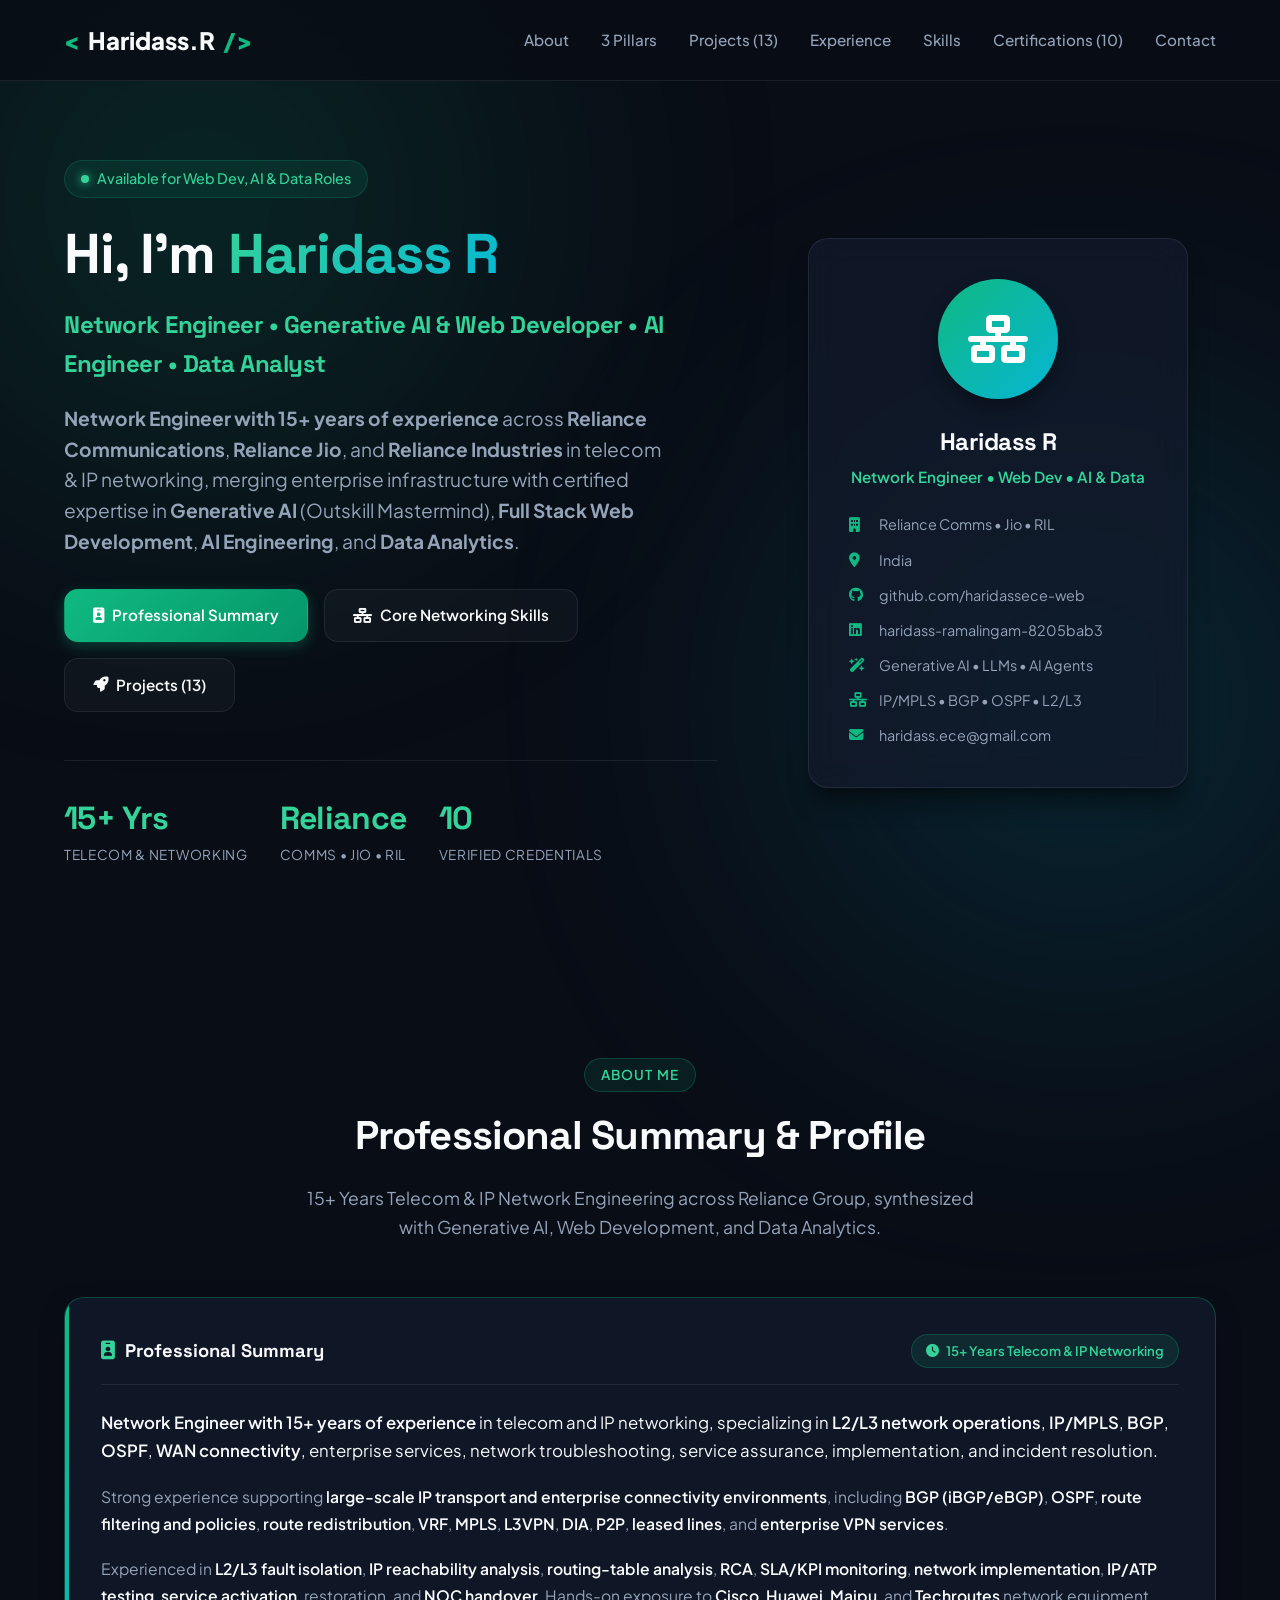
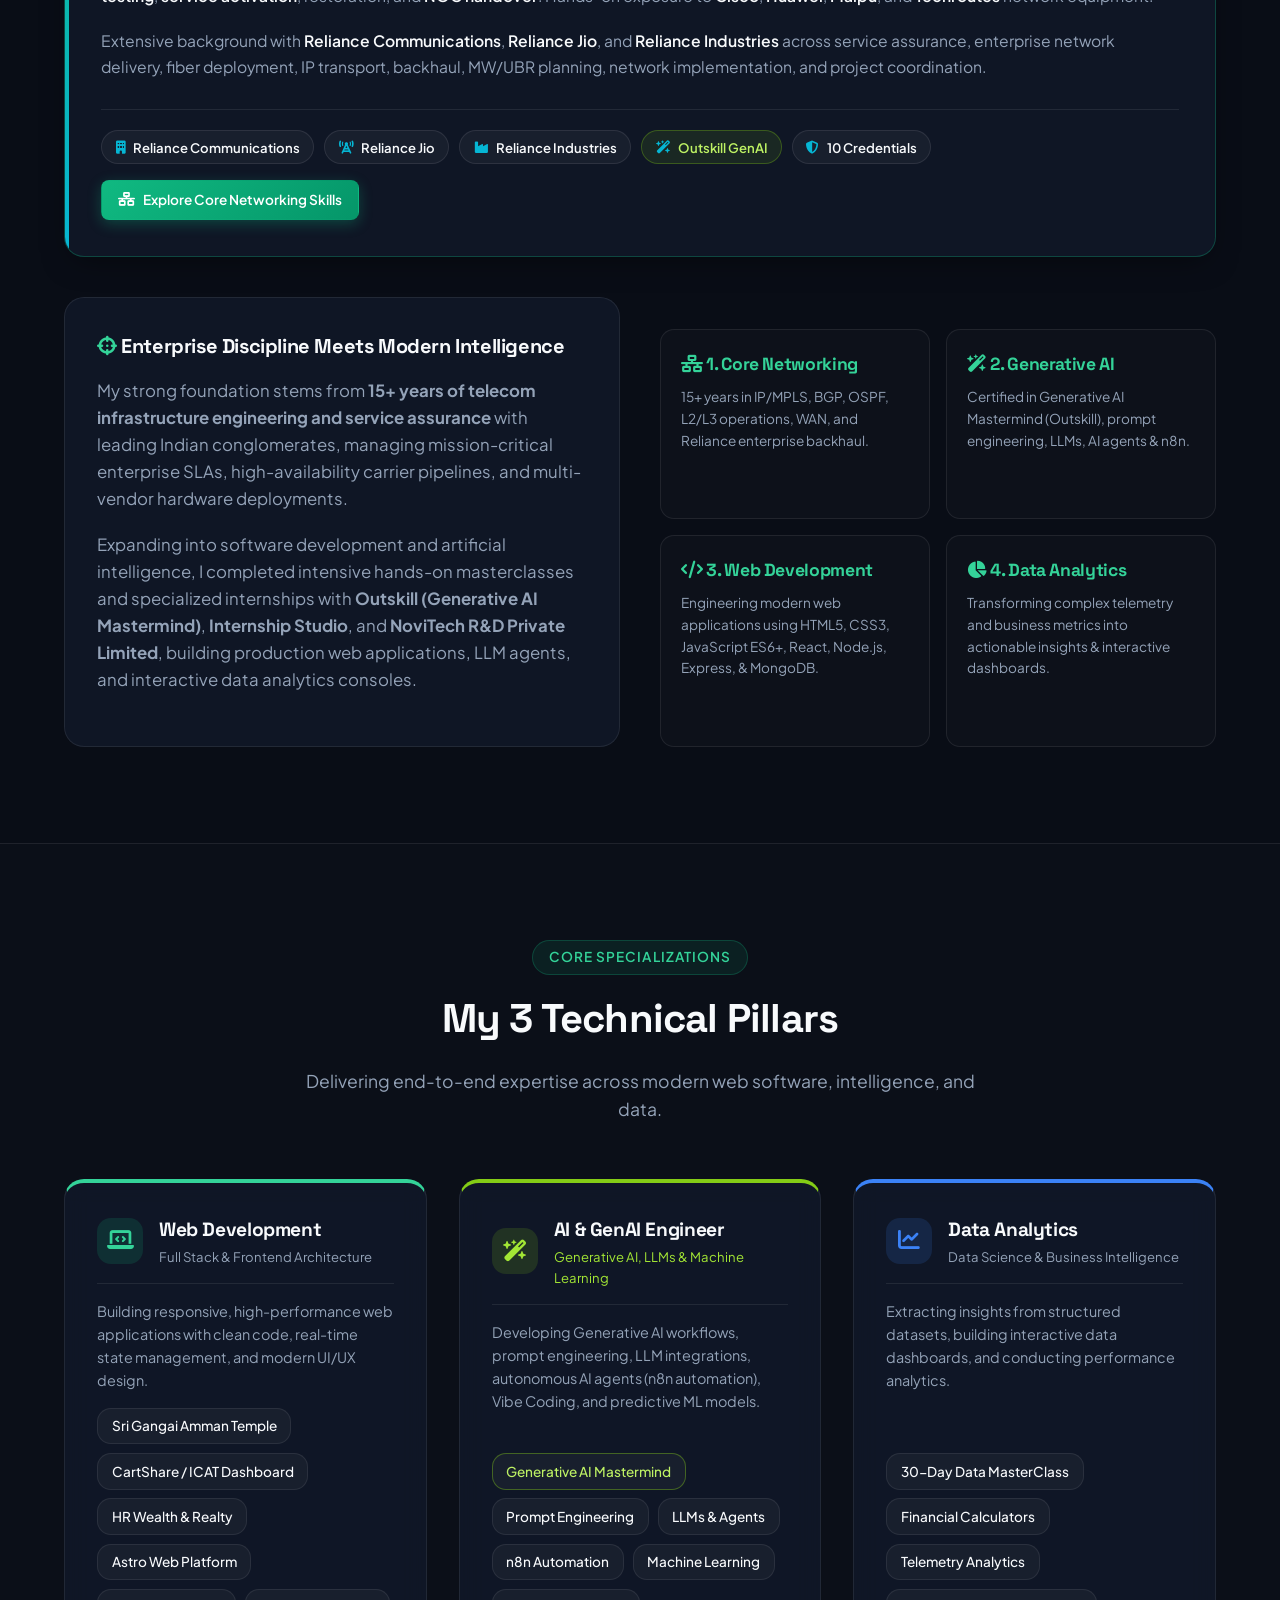
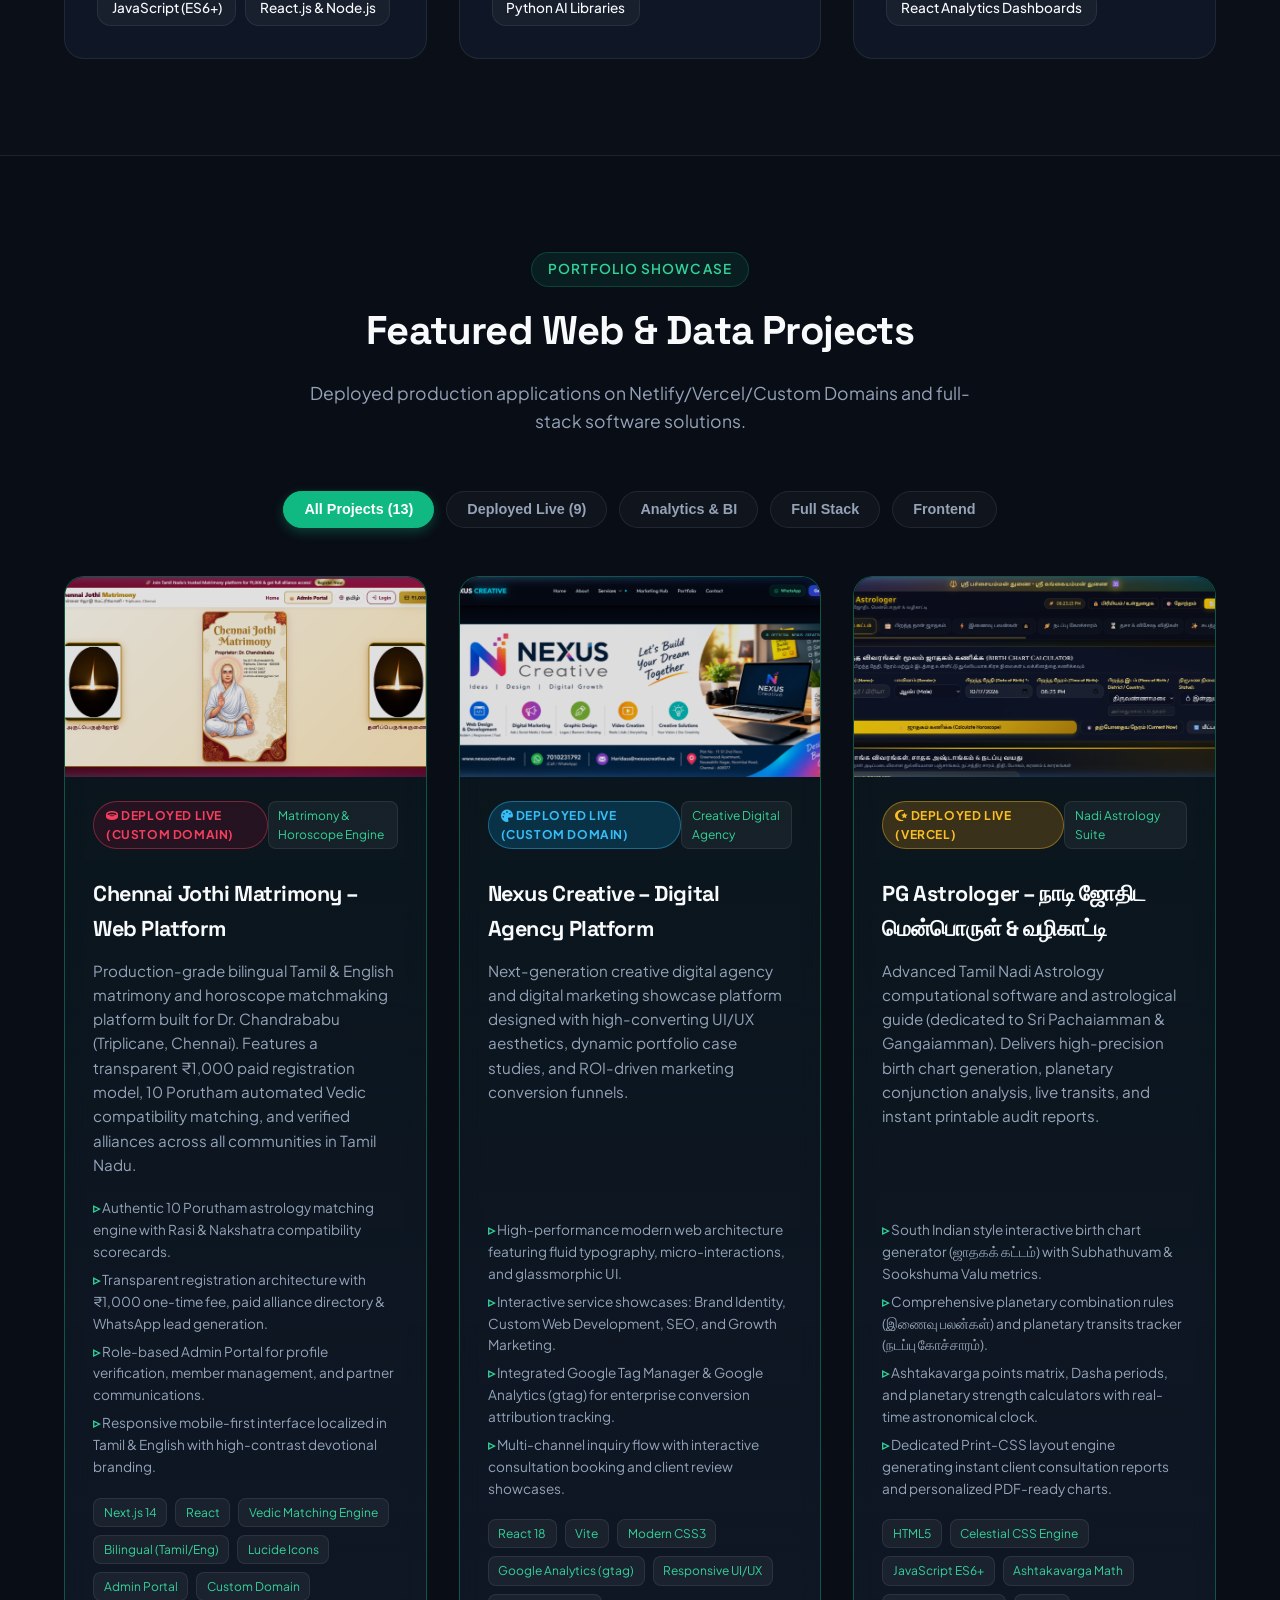
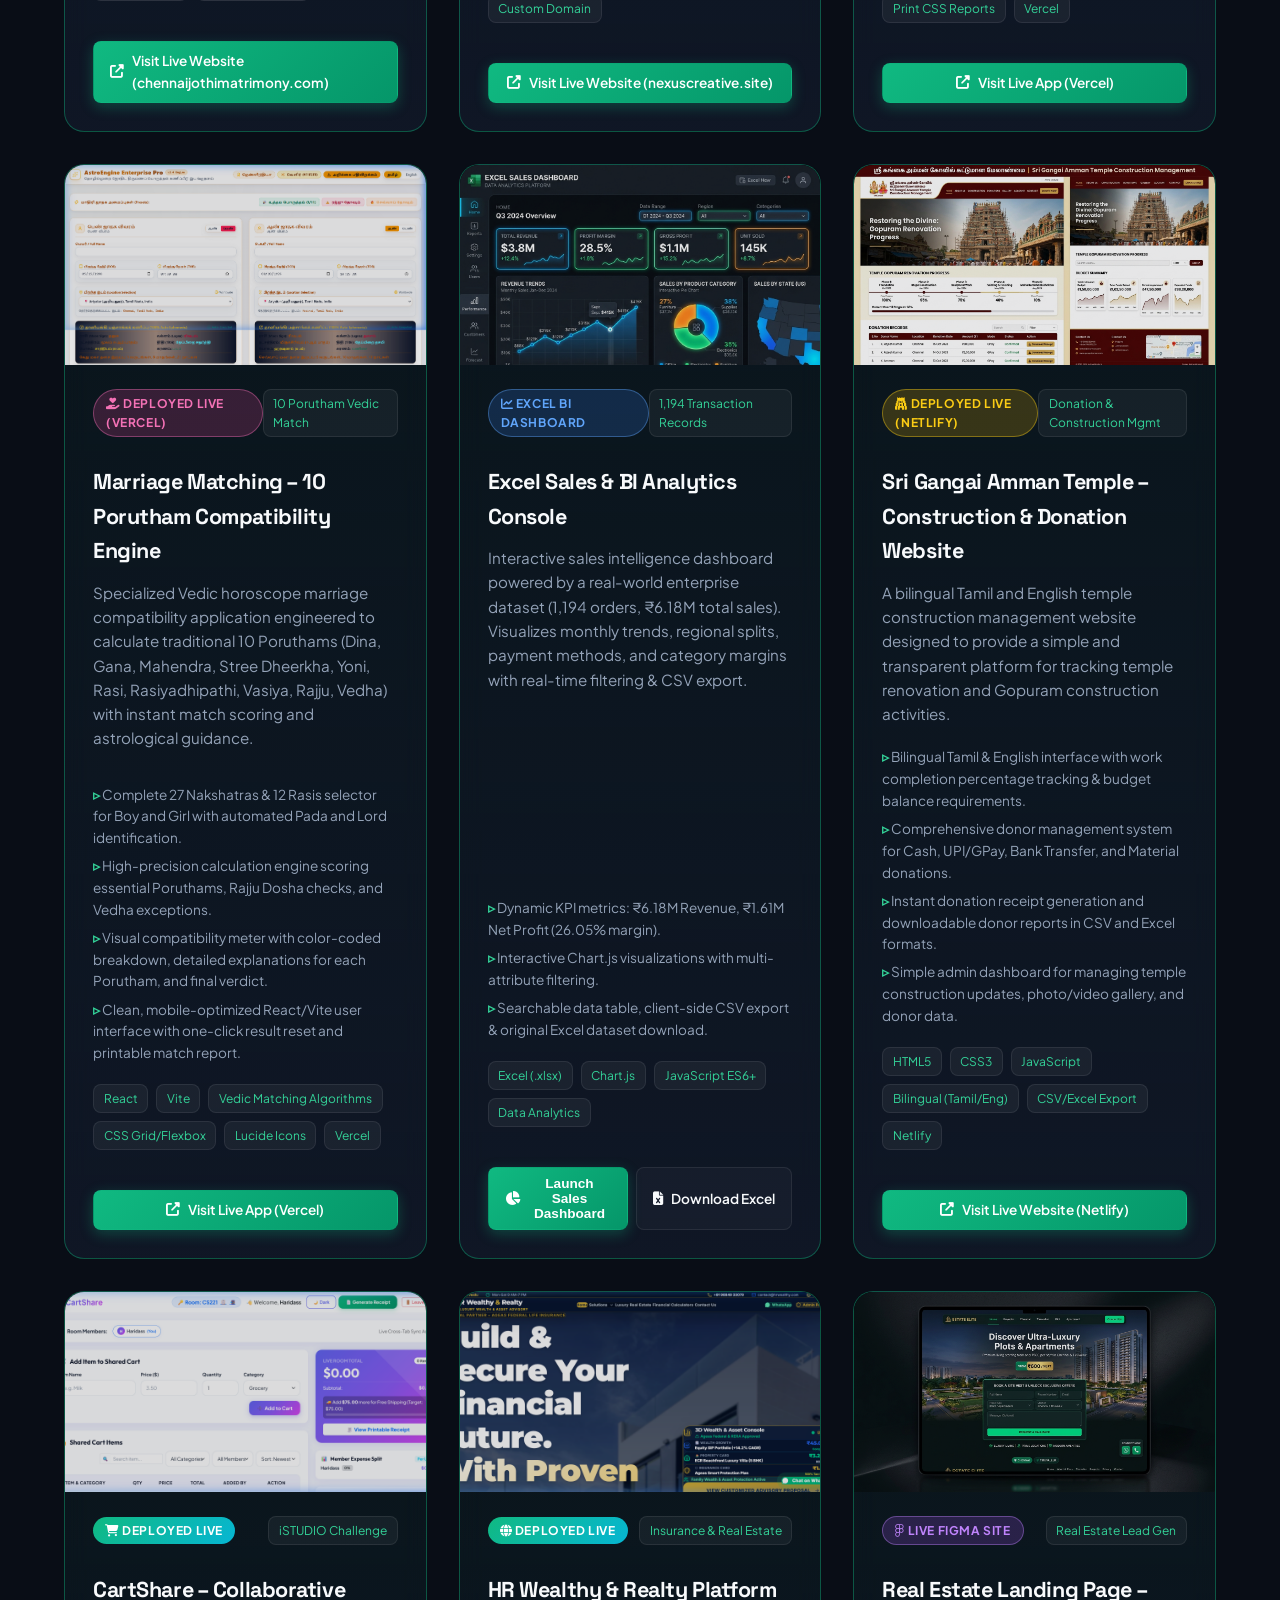
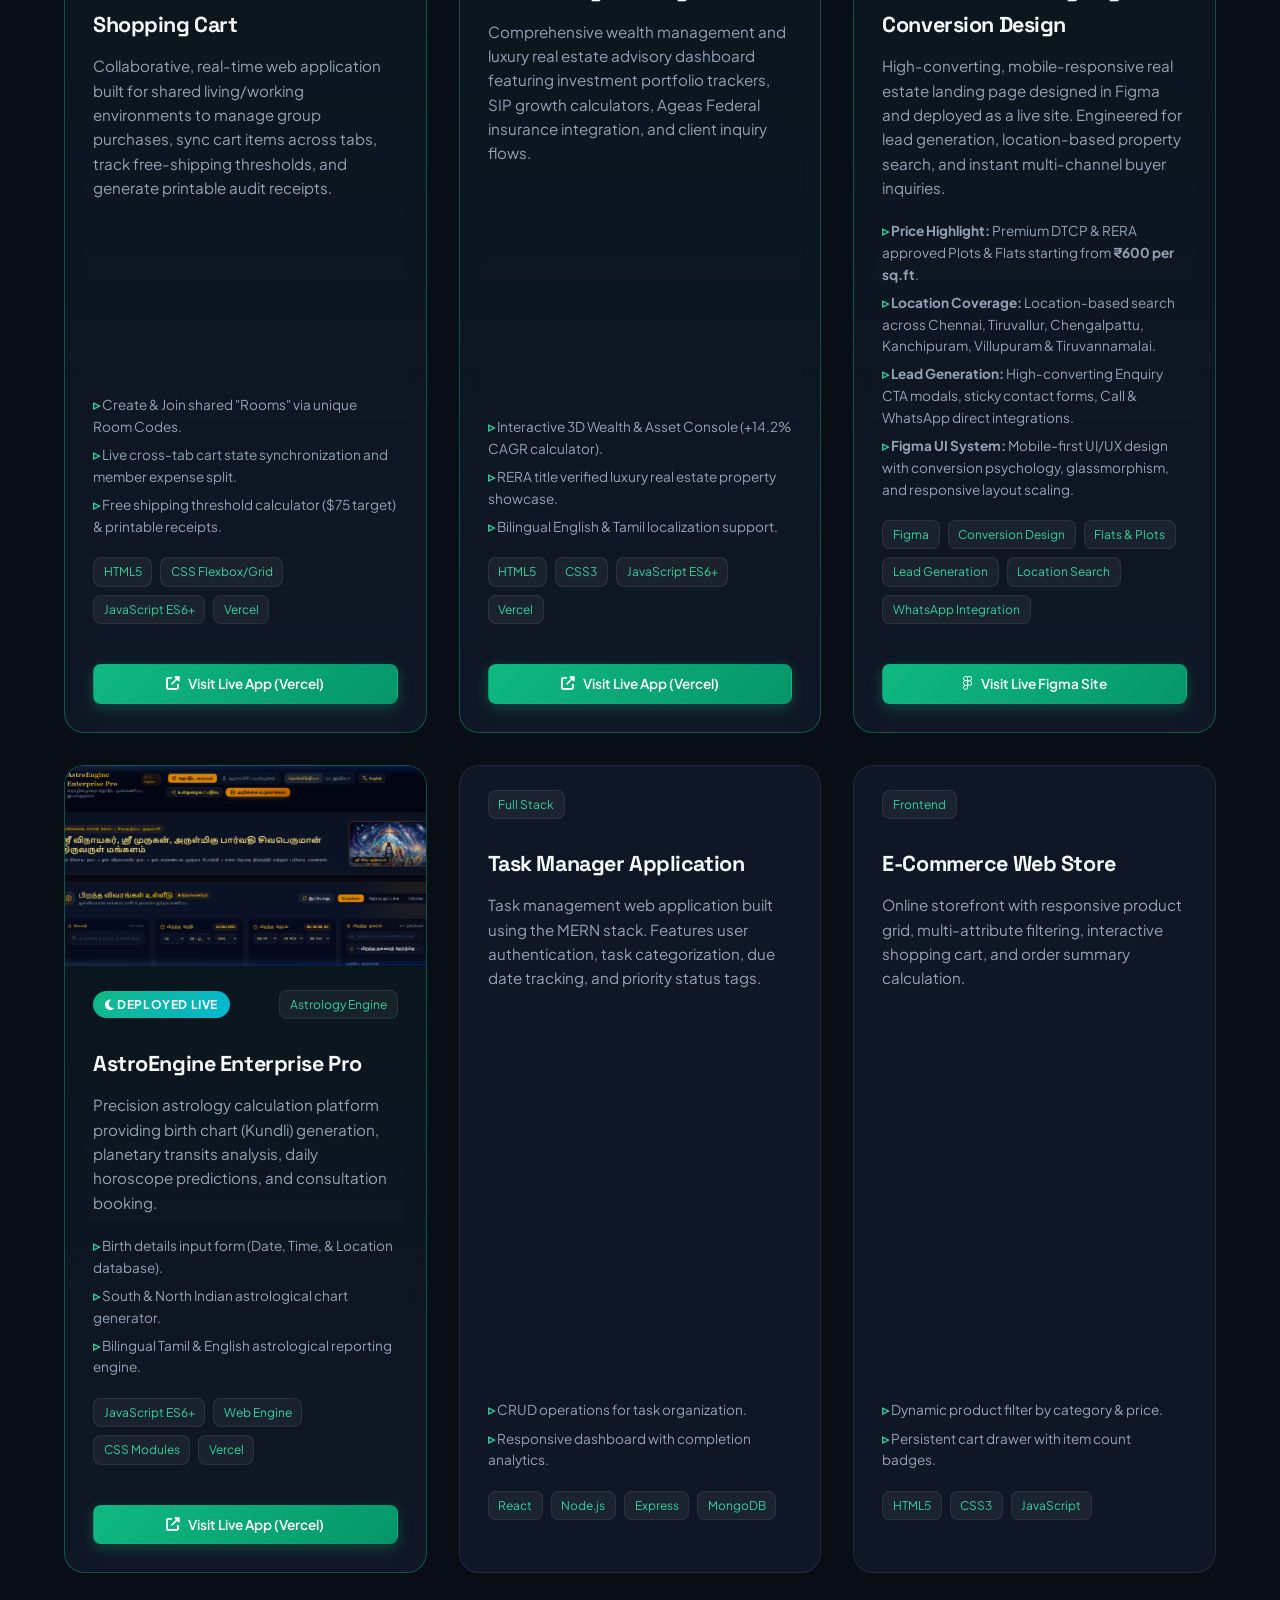
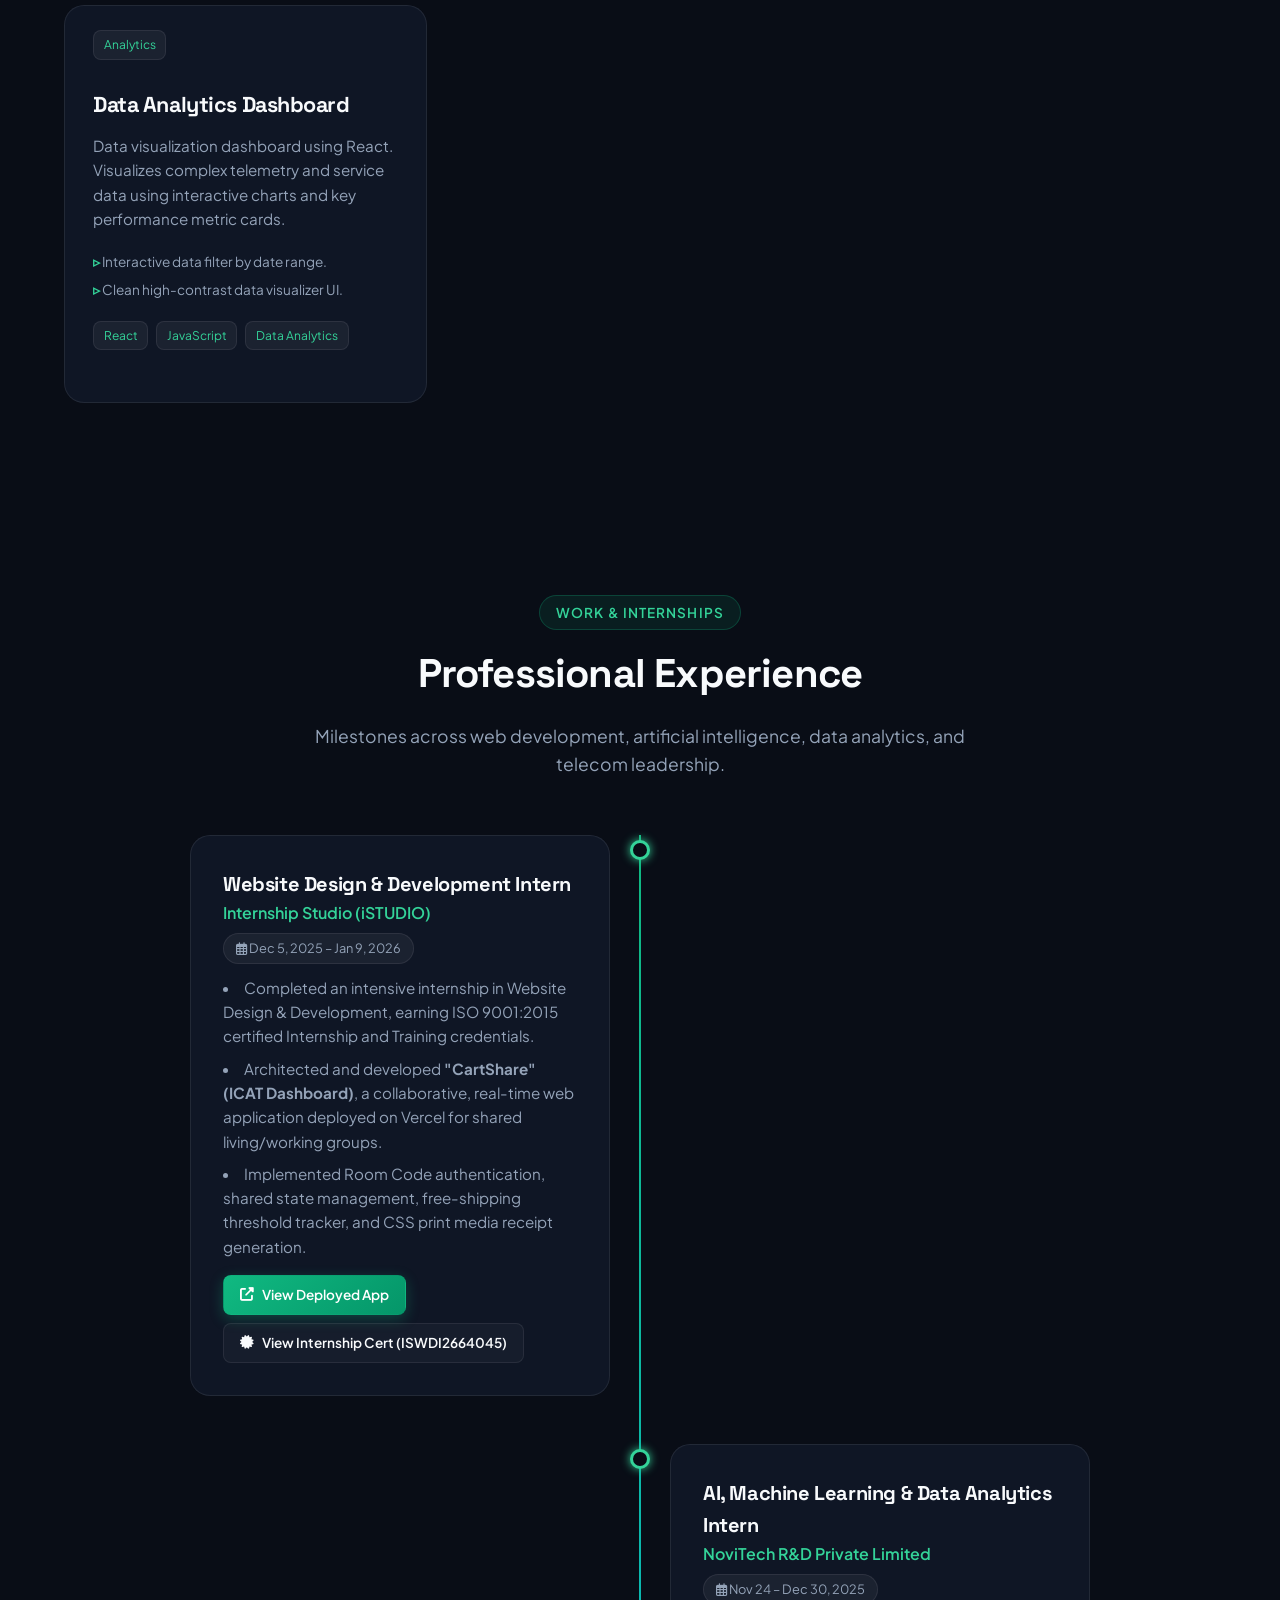
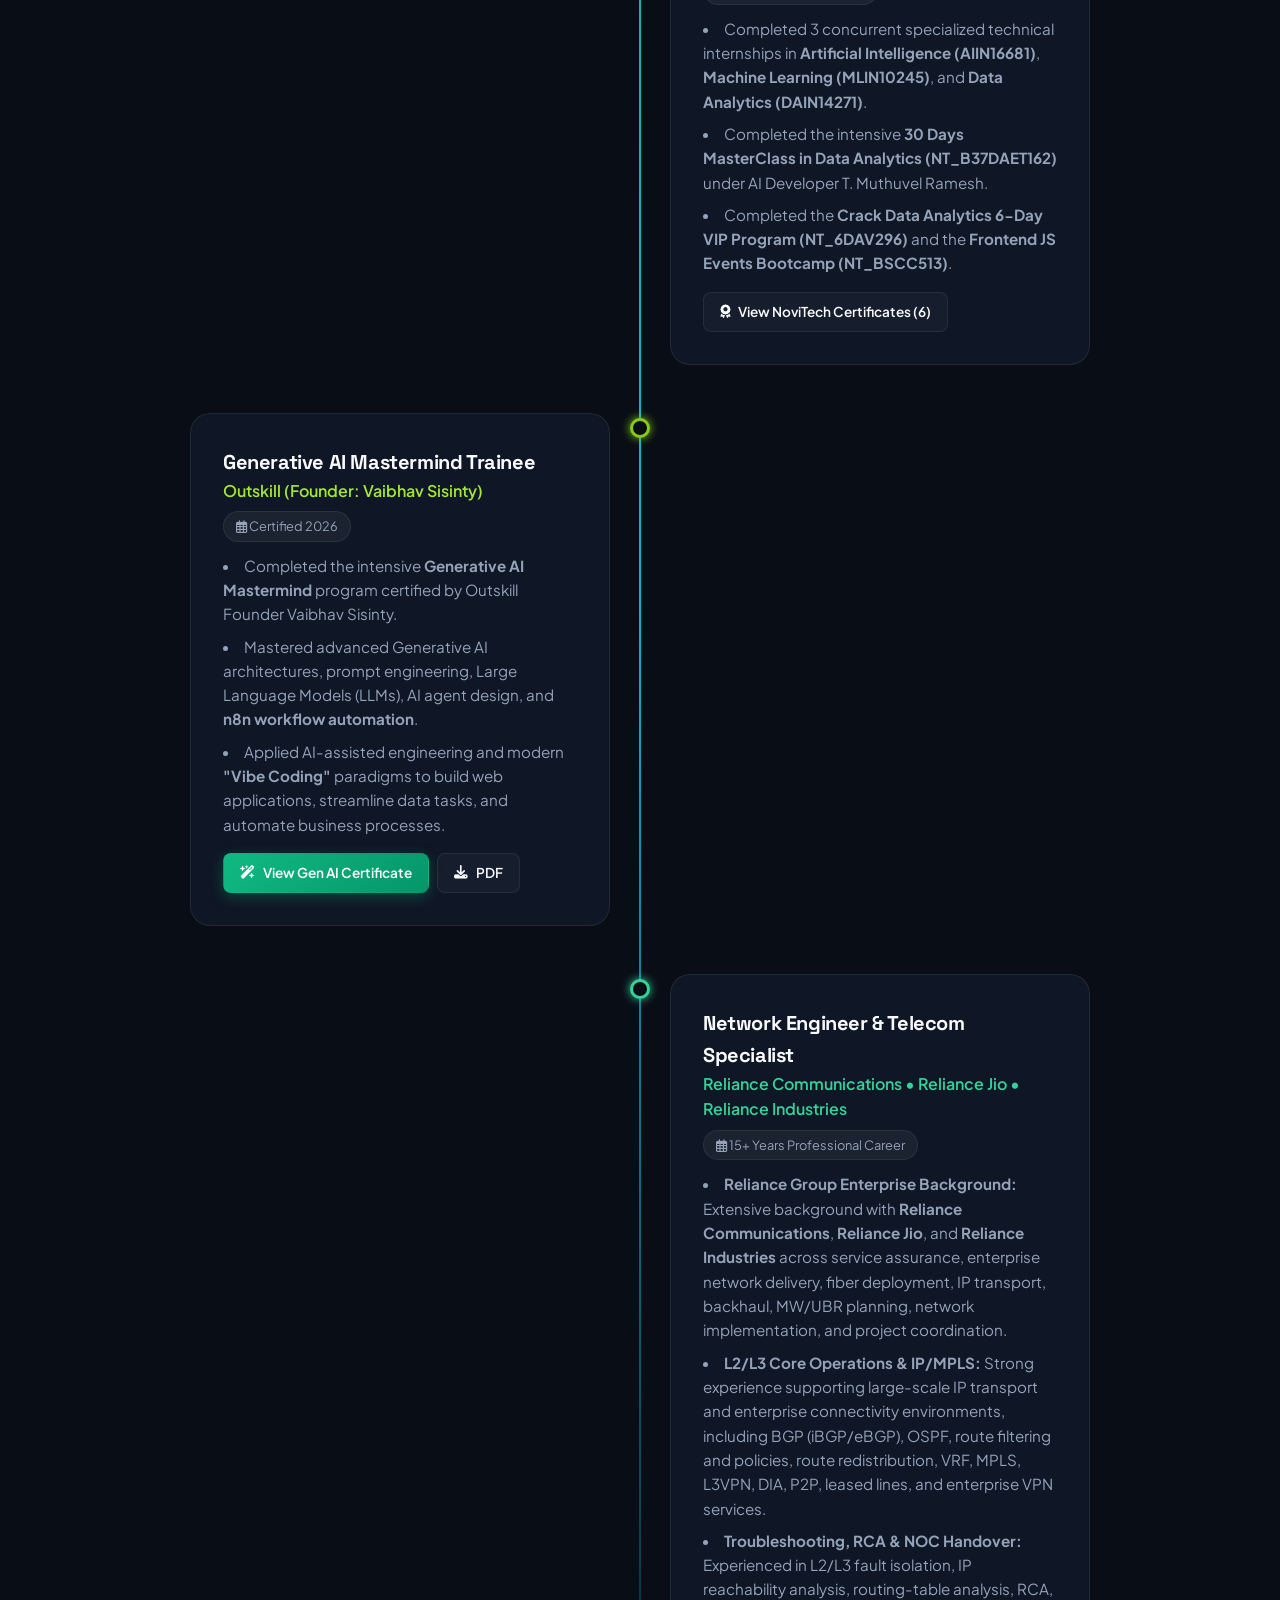
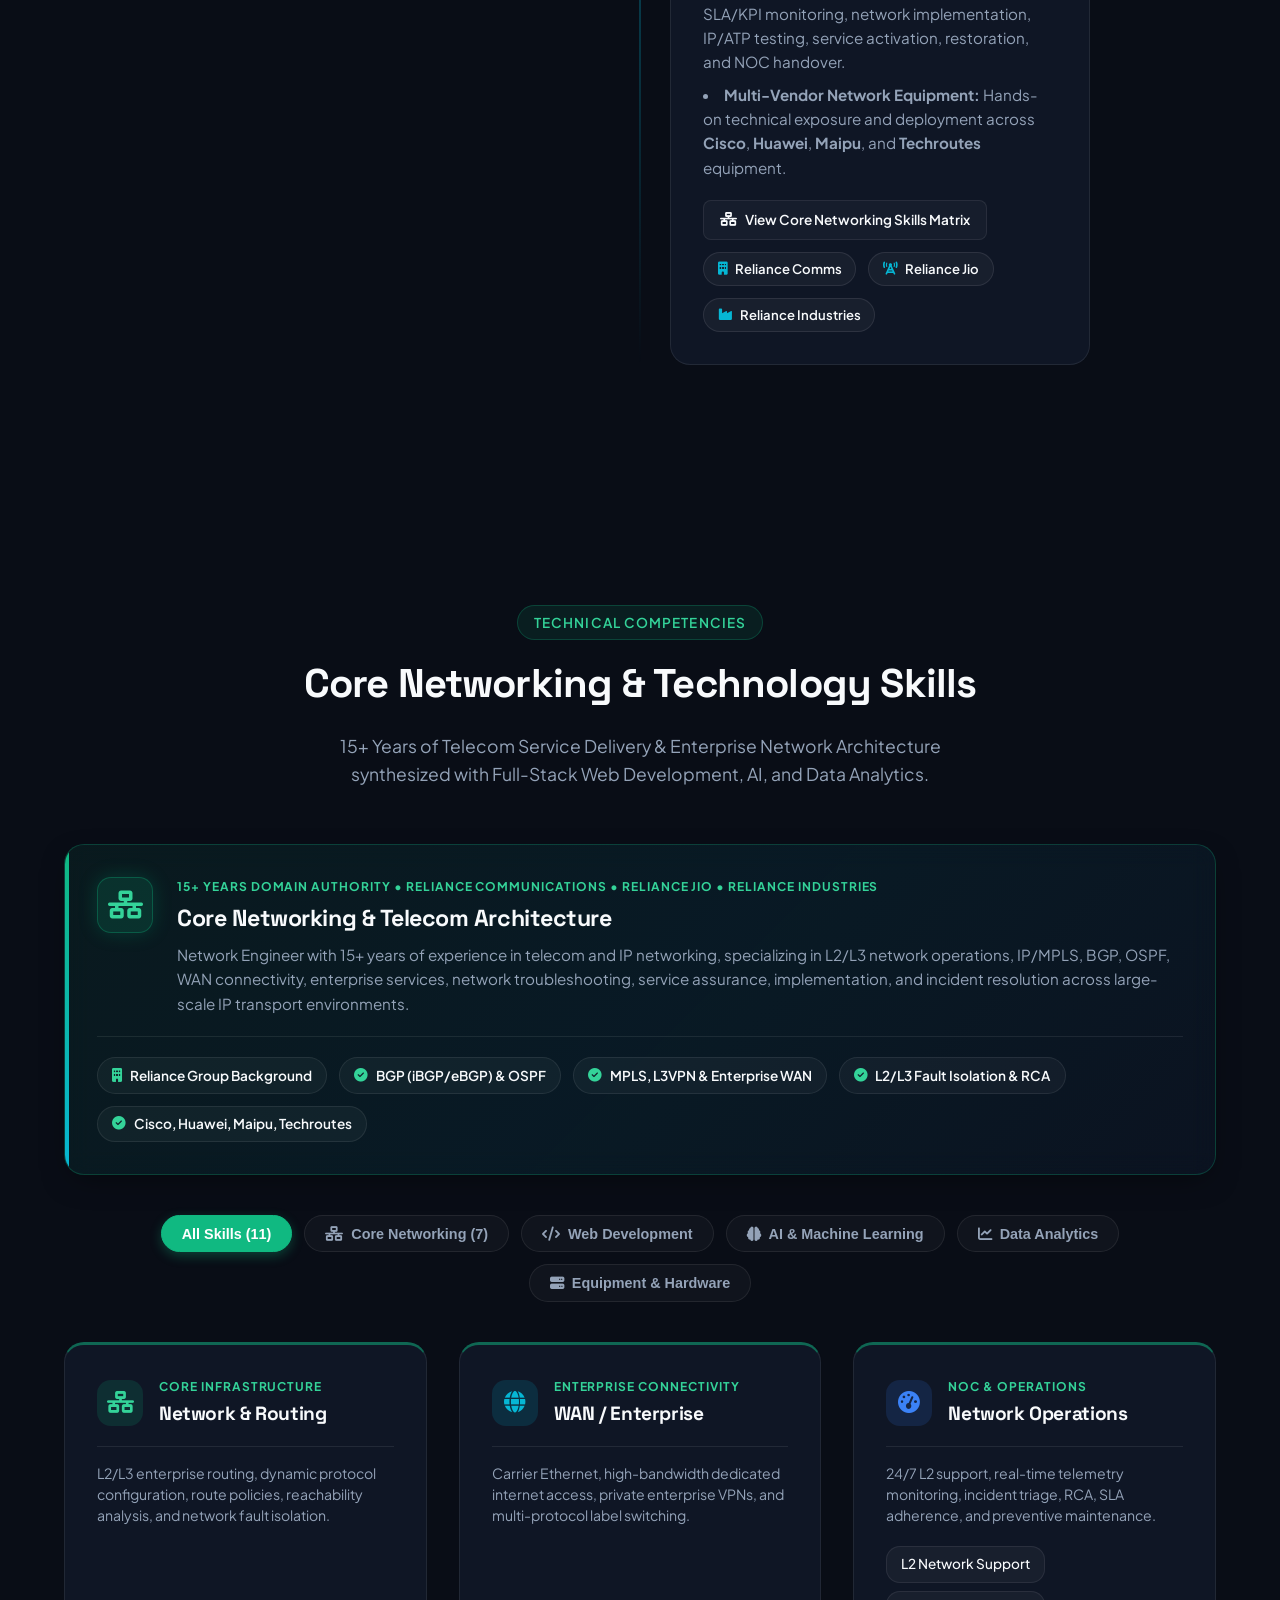
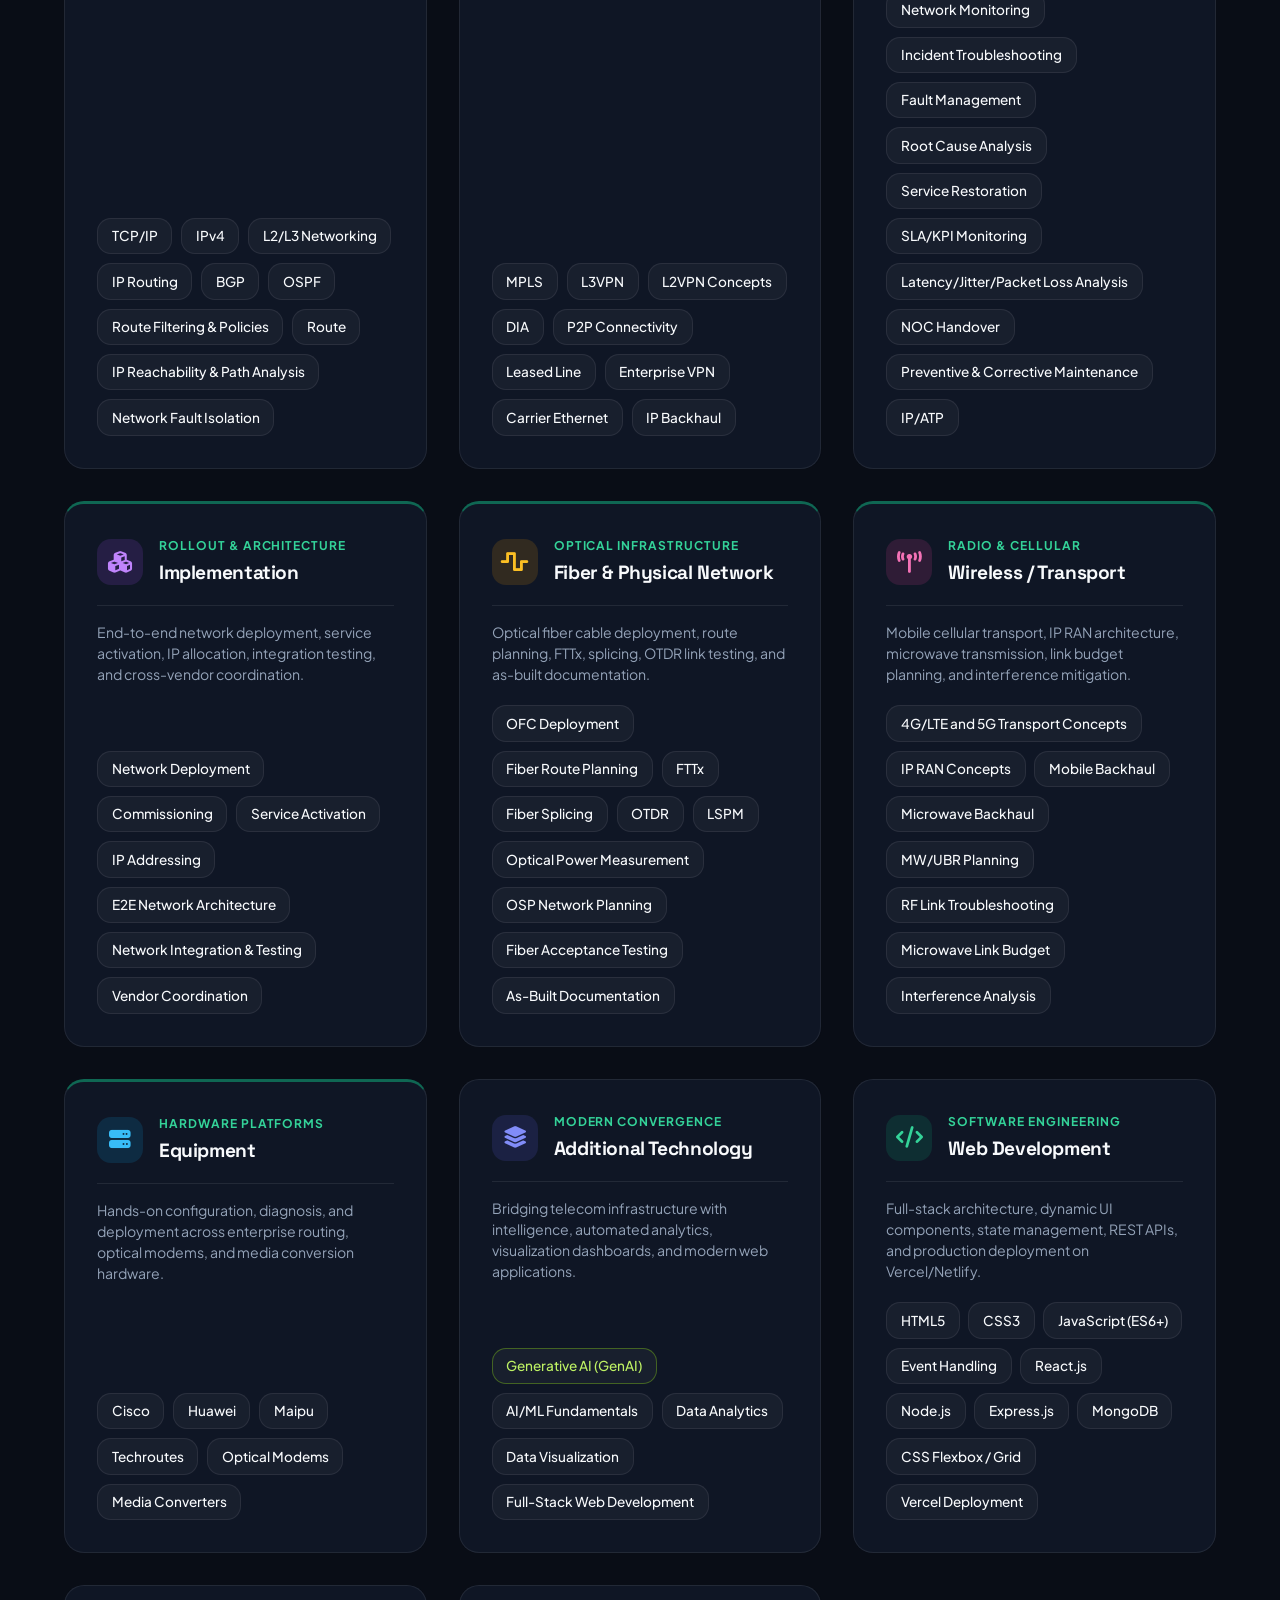
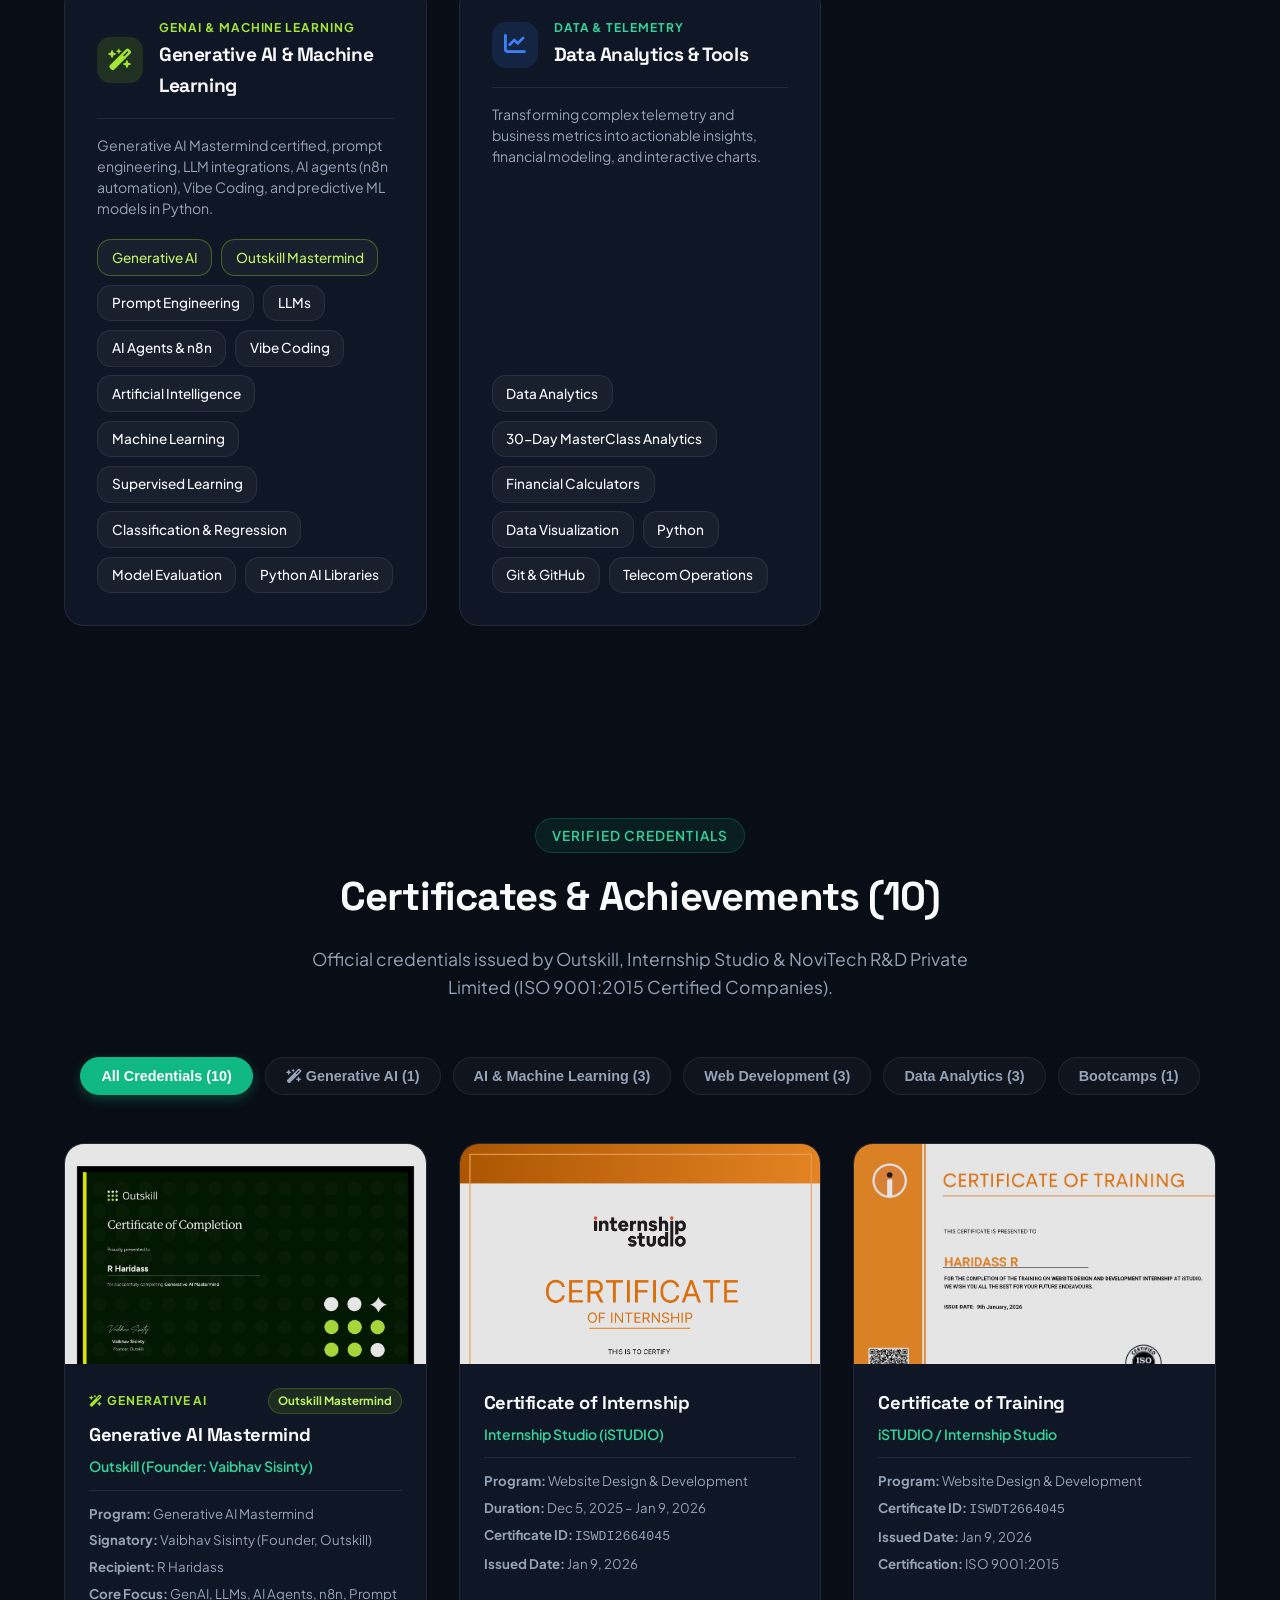
==== commit 23de11db: "feat: add Core Networking Skills matrix, Professional Summary, and Outskill Generative AI Mastermind" ====
--- a/index.html
+++ b/index.html
@@ -3,9 +3,9 @@
 <head>
   <meta charset="UTF-8">
   <meta name="viewport" content="width=device-width, initial-scale=1.0">
-  <title>Haridass R | Web Developer • AI Engineer • Data Analyst</title>
-  <meta name="description" content="Portfolio of Haridass R - Web Developer, AI Engineer, and Data Analytics Specialist with 15 years of Telecom Service Delivery experience, 9 verified certifications, and deployed live web applications on Netlify and Vercel.">
-  <meta name="keywords" content="Haridass R, Web Developer, AI Engineer, Data Analyst, Sri Gangai Amman Temple, CartShare, HR Wealthy Realty, Astro Web, ICAT Dashboard, Full Stack, React, Node.js, Python, NoviTech, Internship Studio, haridassece-web">
+  <title>Haridass R | Network Engineer • Generative AI & Web Developer • AI Engineer • Data Analyst</title>
+  <meta name="description" content="Portfolio of Haridass R - Network Engineer with 15+ years of Telecom & IP networking experience, Generative AI Mastermind certified, Web Developer, AI Engineer, and Data Analytics Specialist with 10 verified certifications and deployed live production apps.">
+  <meta name="keywords" content="Haridass R, Network Engineer, Generative AI, Outskill, Vaibhav Sisinty, Prompt Engineering, LLMs, AI Agents, n8n, Web Developer, AI Engineer, Data Analyst, Reliance, Sri Gangai Amman Temple, CartShare, Full Stack, React, Node.js, Python, NoviTech, Internship Studio, haridassece-web">
   <meta name="author" content="Haridass R">
   
   <!-- Font Awesome Icons -->
@@ -34,7 +34,7 @@
           <li><a href="#projects">Projects (13)</a></li>
           <li><a href="#experience">Experience</a></li>
           <li><a href="#skills">Skills</a></li>
-          <li><a href="#certifications">Certifications (9)</a></li>
+          <li><a href="#certifications">Certifications (10)</a></li>
           <li><a href="#contact">Contact</a></li>
         </ul>
 
@@ -60,36 +60,36 @@
               Hi, I'm <span class="gradient-text">Haridass R</span>
             </h1>
             <h2 class="font-heading" style="color: var(--primary-light); font-size: 1.5rem; font-weight: 700; margin-bottom: 1.25rem;">
-              Web Developer • AI Engineer • Data Analyst
+              Network Engineer • Generative AI & Web Developer • AI Engineer • Data Analyst
             </h2>
             
             <p class="hero-desc">
-              Merging <strong>15 years of Telecom Service Delivery leadership</strong> with certified expertise across <strong>Full Stack Web Development</strong>, <strong>Artificial Intelligence Engineering</strong>, and <strong>Data Analytics</strong>.
+              <strong>Network Engineer with 15+ years of experience</strong> across <strong>Reliance Communications</strong>, <strong>Reliance Jio</strong>, and <strong>Reliance Industries</strong> in telecom & IP networking, merging enterprise infrastructure with certified expertise in <strong>Generative AI</strong> (Outskill Mastermind), <strong>Full Stack Web Development</strong>, <strong>AI Engineering</strong>, and <strong>Data Analytics</strong>.
             </p>
             
             <div class="hero-actions">
-              <a href="#projects" class="btn btn-primary">
-                <i class="fas fa-rocket"></i> View Deployed Live Projects (9)
+              <a href="#about" class="btn btn-primary">
+                <i class="fas fa-id-badge"></i> Professional Summary
               </a>
-              <a href="https://github.com/haridassece-web" target="_blank" rel="noopener" class="btn btn-outline">
-                <i class="fab fa-github"></i> GitHub Profile
+              <a href="#skills" class="btn btn-outline">
+                <i class="fas fa-network-wired"></i> Core Networking Skills
               </a>
-              <a href="https://www.linkedin.com/in/haridass-ramalingam-8205bab3" target="_blank" rel="noopener" class="btn btn-outline">
-                <i class="fab fa-linkedin"></i> LinkedIn
+              <a href="#projects" class="btn btn-outline">
+                <i class="fas fa-rocket"></i> Projects (13)
               </a>
             </div>
             
             <div class="hero-stats">
               <div class="stat-item">
                 <h3>15+ Yrs</h3>
-                <p>Telecom Exp.</p>
+                <p>Telecom & Networking</p>
               </div>
               <div class="stat-item">
-                <h3>9</h3>
-                <p>Live Deployed Projects</p>
+                <h3>Reliance</h3>
+                <p>Comms • Jio • RIL</p>
               </div>
               <div class="stat-item">
-                <h3>9</h3>
+                <h3>10</h3>
                 <p>Verified Credentials</p>
               </div>
             </div>
@@ -98,17 +98,18 @@
           <div class="hero-visual">
             <div class="profile-card">
               <div class="profile-avatar">
-                <i class="fas fa-laptop-code"></i>
+                <i class="fas fa-network-wired"></i>
               </div>
               <h3 class="profile-name">Haridass R</h3>
-              <p class="profile-role">Web Dev • AI Engineer • Data Analyst</p>
+              <p class="profile-role">Network Engineer • Web Dev • AI & Data</p>
               
               <ul class="profile-info-list">
+                <li><i class="fas fa-building"></i> Reliance Comms • Jio • RIL</li>
                 <li><i class="fas fa-location-dot"></i> India</li>
                 <li><i class="fab fa-github"></i> <a href="https://github.com/haridassece-web" target="_blank" rel="noopener" style="color: inherit; text-decoration: none;">github.com/haridassece-web</a></li>
                 <li><i class="fab fa-linkedin"></i> <a href="https://www.linkedin.com/in/haridass-ramalingam-8205bab3" target="_blank" rel="noopener" style="color: inherit; text-decoration: none;">haridass-ramalingam-8205bab3</a></li>
-                <li><i class="fas fa-brain"></i> AI & Machine Learning</li>
-                <li><i class="fas fa-chart-line"></i> Data Analytics & Visualization</li>
+                <li><i class="fas fa-wand-magic-sparkles"></i> Generative AI • LLMs • AI Agents</li>
+                <li><i class="fas fa-network-wired"></i> IP/MPLS • BGP • OSPF • L2/L3</li>
                 <li><i class="fas fa-envelope"></i> <a href="mailto:haridass.ece@gmail.com" style="color: inherit; text-decoration: none;">haridass.ece@gmail.com</a></li>
               </ul>
             </div>
@@ -122,37 +123,78 @@
       <div class="container">
         <div class="section-header">
           <span class="section-tag">About Me</span>
-          <h2 class="section-title">Telecom Leadership Meets Modern Tech Specializations</h2>
-          <p class="section-subtitle">A tri-fold engineering focus spanning Web Development, Artificial Intelligence, and Data Analytics.</p>
+          <h2 class="section-title">Professional Summary & Profile</h2>
+          <p class="section-subtitle">15+ Years Telecom & IP Network Engineering across Reliance Group, synthesized with Generative AI, Web Development, and Data Analytics.</p>
         </div>
         
+        <!-- Professional Summary Card -->
+        <div class="pro-summary-card">
+          <div class="pro-summary-header">
+            <div class="pro-summary-badge">
+              <i class="fas fa-id-badge"></i>
+              <span>Professional Summary</span>
+            </div>
+            <span class="pro-experience-pill"><i class="fas fa-clock"></i> 15+ Years Telecom & IP Networking</span>
+          </div>
+
+          <div class="pro-summary-body">
+            <p class="lead-summary">
+              <strong>Network Engineer with 15+ years of experience</strong> in telecom and IP networking, specializing in <strong>L2/L3 network operations</strong>, <strong>IP/MPLS</strong>, <strong>BGP</strong>, <strong>OSPF</strong>, <strong>WAN connectivity</strong>, enterprise services, network troubleshooting, service assurance, implementation, and incident resolution.
+            </p>
+            <p>
+              Strong experience supporting <strong>large-scale IP transport and enterprise connectivity environments</strong>, including <strong>BGP (iBGP/eBGP)</strong>, <strong>OSPF</strong>, <strong>route filtering and policies</strong>, <strong>route redistribution</strong>, <strong>VRF</strong>, <strong>MPLS</strong>, <strong>L3VPN</strong>, <strong>DIA</strong>, <strong>P2P</strong>, <strong>leased lines</strong>, and <strong>enterprise VPN services</strong>.
+            </p>
+            <p>
+              Experienced in <strong>L2/L3 fault isolation</strong>, <strong>IP reachability analysis</strong>, <strong>routing-table analysis</strong>, <strong>RCA</strong>, <strong>SLA/KPI monitoring</strong>, <strong>network implementation</strong>, <strong>IP/ATP testing</strong>, <strong>service activation</strong>, restoration, and <strong>NOC handover</strong>. Hands-on exposure to <strong>Cisco</strong>, <strong>Huawei</strong>, <strong>Maipu</strong>, and <strong>Techroutes</strong> network equipment.
+            </p>
+            <p>
+              Extensive background with <strong>Reliance Communications</strong>, <strong>Reliance Jio</strong>, and <strong>Reliance Industries</strong> across service assurance, enterprise network delivery, fiber deployment, IP transport, backhaul, MW/UBR planning, network implementation, and project coordination.
+            </p>
+          </div>
+
+          <div class="pro-summary-footer">
+            <div class="company-chips">
+              <span class="company-chip"><i class="fas fa-building"></i> Reliance Communications</span>
+              <span class="company-chip"><i class="fas fa-tower-cell"></i> Reliance Jio</span>
+              <span class="company-chip"><i class="fas fa-industry"></i> Reliance Industries</span>
+              <span class="company-chip" style="background: rgba(132, 204, 22, 0.1); border-color: rgba(132, 204, 22, 0.3); color: #bef264;"><i class="fas fa-wand-magic-sparkles"></i> Outskill GenAI</span>
+              <span class="company-chip"><i class="fas fa-shield-halved"></i> 10 Credentials</span>
+            </div>
+            <a href="#skills" class="btn btn-primary btn-sm">
+              <i class="fas fa-network-wired"></i> Explore Core Networking Skills
+            </a>
+          </div>
+        </div>
+
         <div class="about-grid">
           <div class="about-card about-text">
+            <h3 style="color: var(--text-main); font-size: 1.25rem; font-weight: 700; margin-bottom: 1rem;">
+              <i class="fas fa-crosshairs" style="color: var(--primary-light);"></i> Enterprise Discipline Meets Modern Intelligence
+            </h3>
             <p>
-              I am a multi-disciplinary tech professional specializing in <strong>Web Development, AI Engineering, and Data Analytics</strong>. 
-              My strong foundation stems from <strong>15 years of telecommunications service delivery leadership</strong>, where I managed large-scale infrastructure operations, system reliability, and SLA execution.
+              My strong foundation stems from <strong>15+ years of telecom infrastructure engineering and service assurance</strong> with leading Indian conglomerates, managing mission-critical enterprise SLAs, high-availability carrier pipelines, and multi-vendor hardware deployments.
             </p>
             <p>
-              Expanding into software development and data science, I completed intensive hands-on internships and masterclasses with <strong>Internship Studio</strong> and <strong>NoviTech R&D Private Limited</strong>, building real-world web apps, AI algorithms, and deployed production dashboards.
+              Expanding into software development and artificial intelligence, I completed intensive hands-on masterclasses and specialized internships with <strong>Outskill (Generative AI Mastermind)</strong>, <strong>Internship Studio</strong>, and <strong>NoviTech R&D Private Limited</strong>, building production web applications, LLM agents, and interactive data analytics consoles.
             </p>
           </div>
           
           <div class="about-highlights">
             <div class="highlight-box">
-              <h4><i class="fas fa-code"></i> 1. Web Development</h4>
+              <h4><i class="fas fa-network-wired"></i> 1. Core Networking</h4>
+              <p>15+ years in IP/MPLS, BGP, OSPF, L2/L3 operations, WAN, and Reliance enterprise backhaul.</p>
+            </div>
+            <div class="highlight-box">
+              <h4><i class="fas fa-wand-magic-sparkles"></i> 2. Generative AI</h4>
+              <p>Certified in Generative AI Mastermind (Outskill), prompt engineering, LLMs, AI agents & n8n.</p>
+            </div>
+            <div class="highlight-box">
+              <h4><i class="fas fa-code"></i> 3. Web Development</h4>
               <p>Engineering modern web applications using HTML5, CSS3, JavaScript ES6+, React, Node.js, Express, & MongoDB.</p>
             </div>
             <div class="highlight-box">
-              <h4><i class="fas fa-robot"></i> 2. AI Engineering</h4>
-              <p>Designing Artificial Intelligence models, Machine Learning pipelines, & predictive algorithms in Python.</p>
-            </div>
-            <div class="highlight-box">
-              <h4><i class="fas fa-chart-pie"></i> 3. Data Analytics</h4>
+              <h4><i class="fas fa-chart-pie"></i> 4. Data Analytics</h4>
               <p>Transforming complex telemetry and business metrics into actionable insights & interactive dashboards.</p>
-            </div>
-            <div class="highlight-box">
-              <h4><i class="fas fa-shield-halved"></i> 9 ISO Credentials</h4>
-              <p>Verified certifications from Internship Studio & NoviTech R&D Private Limited.</p>
             </div>
           </div>
         </div>
@@ -191,23 +233,24 @@
             </div>
           </div>
 
-          <!-- Pillar 2: AI Engineer -->
-          <div class="skill-category-card" style="border-top: 4px solid var(--secondary);">
+          <!-- Pillar 2: AI & Generative AI Engineer -->
+          <div class="skill-category-card" style="border-top: 4px solid #84cc16;">
             <div class="category-header">
-              <div class="category-icon" style="background: rgba(6, 182, 212, 0.15); color: var(--secondary);"><i class="fas fa-brain"></i></div>
+              <div class="category-icon" style="background: rgba(132, 204, 22, 0.15); color: #a3e635;"><i class="fas fa-wand-magic-sparkles"></i></div>
               <div>
-                <h3>AI Engineer</h3>
-                <p style="font-size: 0.82rem; color: var(--text-muted);">Artificial Intelligence & Machine Learning</p>
+                <h3>AI & GenAI Engineer</h3>
+                <p style="font-size: 0.82rem; color: #a3e635;">Generative AI, LLMs & Machine Learning</p>
               </div>
             </div>
             <p style="font-size: 0.9rem; color: var(--text-muted); margin-bottom: 1rem;">
-              Developing intelligent systems, neural concepts, regression/classification models, and algorithmic problem solving.
+              Developing Generative AI workflows, prompt engineering, LLM integrations, autonomous AI agents (n8n automation), Vibe Coding, and predictive ML models.
             </p>
             <div class="tags-list">
-              <span class="skill-tag">Artificial Intelligence</span>
+              <span class="skill-tag" style="border-color: rgba(132, 204, 22, 0.4); color: #bef264;">Generative AI Mastermind</span>
+              <span class="skill-tag">Prompt Engineering</span>
+              <span class="skill-tag">LLMs & Agents</span>
+              <span class="skill-tag">n8n Automation</span>
               <span class="skill-tag">Machine Learning</span>
-              <span class="skill-tag">Supervised Learning</span>
-              <span class="skill-tag">Classification & Regression</span>
               <span class="skill-tag">Python AI Libraries</span>
             </div>
           </div>
@@ -837,22 +880,65 @@
             </div>
           </div>
           
+          <!-- Outskill Generative AI Mastermind Experience -->
+          <div class="timeline-item">
+            <div class="timeline-dot" style="border-color: #84cc16; box-shadow: 0 0 10px #84cc16;"></div>
+            <div class="timeline-content">
+              <div class="timeline-header">
+                <div>
+                  <h3 class="role-title">Generative AI Mastermind Trainee</h3>
+                  <p class="company-name" style="color: #a3e635;">Outskill (Founder: Vaibhav Sisinty)</p>
+                </div>
+                <span class="date-badge"><i class="far fa-calendar-alt"></i> Certified 2026</span>
+              </div>
+              
+              <ul class="timeline-bullets">
+                <li>Completed the intensive <strong>Generative AI Mastermind</strong> program certified by Outskill Founder Vaibhav Sisinty.</li>
+                <li>Mastered advanced Generative AI architectures, prompt engineering, Large Language Models (LLMs), AI agent design, and <strong>n8n workflow automation</strong>.</li>
+                <li>Applied AI-assisted engineering and modern <strong>"Vibe Coding"</strong> paradigms to build web applications, streamline data tasks, and automate business processes.</li>
+              </ul>
+              
+              <div style="margin-top: 1rem; display: flex; gap: 0.5rem; flex-wrap: wrap;">
+                <a href="#" class="btn btn-primary btn-sm cert-trigger"
+                   data-img="assets/certificates/outskill-generative-ai-mastermind.png"
+                   data-title="Certificate of Completion - Generative AI Mastermind (Outskill)"
+                   data-pdf="assets/certificates/outskill-generative-ai-mastermind.pdf">
+                  <i class="fas fa-wand-magic-sparkles"></i> View Gen AI Certificate
+                </a>
+                <a href="assets/certificates/outskill-generative-ai-mastermind.pdf" target="_blank" download class="btn btn-outline btn-sm">
+                  <i class="fas fa-download"></i> PDF
+                </a>
+              </div>
+            </div>
+          </div>
+          
           <!-- Telecom Experience -->
           <div class="timeline-item">
             <div class="timeline-dot"></div>
             <div class="timeline-content">
               <div class="timeline-header">
                 <div>
-                  <h3 class="role-title">Telecom Service Delivery Specialist</h3>
-                  <p class="company-name">Telecommunications Sector</p>
+                  <h3 class="role-title">Network Engineer & Telecom Specialist</h3>
+                  <p class="company-name">Reliance Communications • Reliance Jio • Reliance Industries</p>
                 </div>
-                <span class="date-badge"><i class="far fa-calendar-alt"></i> 15 Years Professional Career</span>
+                <span class="date-badge"><i class="far fa-calendar-alt"></i> 15+ Years Professional Career</span>
               </div>
               
               <ul class="timeline-bullets">
-                <li>Managed telecom service delivery pipelines, infrastructure reliability, SLA compliance, and cross-functional operational teams.</li>
-                <li>Applied rigorous analytical troubleshooting and operational risk mitigation, bringing high engineering discipline to web development, AI, and data projects.</li>
+                <li><strong>Reliance Group Enterprise Background:</strong> Extensive background with <strong>Reliance Communications</strong>, <strong>Reliance Jio</strong>, and <strong>Reliance Industries</strong> across service assurance, enterprise network delivery, fiber deployment, IP transport, backhaul, MW/UBR planning, network implementation, and project coordination.</li>
+                <li><strong>L2/L3 Core Operations & IP/MPLS:</strong> Strong experience supporting large-scale IP transport and enterprise connectivity environments, including BGP (iBGP/eBGP), OSPF, route filtering and policies, route redistribution, VRF, MPLS, L3VPN, DIA, P2P, leased lines, and enterprise VPN services.</li>
+                <li><strong>Troubleshooting, RCA & NOC Handover:</strong> Experienced in L2/L3 fault isolation, IP reachability analysis, routing-table analysis, RCA, SLA/KPI monitoring, network implementation, IP/ATP testing, service activation, restoration, and NOC handover.</li>
+                <li><strong>Multi-Vendor Network Equipment:</strong> Hands-on technical exposure and deployment across <strong>Cisco</strong>, <strong>Huawei</strong>, <strong>Maipu</strong>, and <strong>Techroutes</strong> equipment.</li>
               </ul>
+
+              <div style="margin-top: 1.25rem; display: flex; gap: 0.75rem; flex-wrap: wrap; align-items: center;">
+                <a href="#skills" class="btn btn-outline btn-sm">
+                  <i class="fas fa-network-wired"></i> View Core Networking Skills Matrix
+                </a>
+                <span class="company-chip"><i class="fas fa-building"></i> Reliance Comms</span>
+                <span class="company-chip"><i class="fas fa-tower-cell"></i> Reliance Jio</span>
+                <span class="company-chip"><i class="fas fa-industry"></i> Reliance Industries</span>
+              </div>
             </div>
           </div>
         </div>
@@ -863,18 +949,265 @@
     <section id="skills">
       <div class="container">
         <div class="section-header">
-          <span class="section-tag">Technical Toolkit</span>
-          <h2 class="section-title">Skills & Technologies</h2>
-          <p class="section-subtitle">Full-stack web engineering, artificial intelligence algorithms, data analytics, and dev tools.</p>
+          <span class="section-tag">Technical Competencies</span>
+          <h2 class="section-title">Core Networking & Technology Skills</h2>
+          <p class="section-subtitle">15+ Years of Telecom Service Delivery & Enterprise Network Architecture synthesized with Full-Stack Web Development, AI, and Data Analytics.</p>
+        </div>
+
+        <!-- Core Networking Feature Banner -->
+        <div class="networking-highlight-banner">
+          <div class="nh-content">
+            <div class="nh-icon"><i class="fas fa-network-wired"></i></div>
+            <div>
+              <div class="card-subtag" style="color: var(--primary-light);">15+ Years Domain Authority • Reliance Communications • Reliance Jio • Reliance Industries</div>
+              <h3 class="nh-title">Core Networking & Telecom Architecture</h3>
+              <p class="nh-desc">Network Engineer with 15+ years of experience in telecom and IP networking, specializing in L2/L3 network operations, IP/MPLS, BGP, OSPF, WAN connectivity, enterprise services, network troubleshooting, service assurance, implementation, and incident resolution across large-scale IP transport environments.</p>
+            </div>
+          </div>
+          <div class="nh-badges">
+            <span class="nh-badge"><i class="fas fa-building"></i> Reliance Group Background</span>
+            <span class="nh-badge"><i class="fas fa-check-circle"></i> BGP (iBGP/eBGP) & OSPF</span>
+            <span class="nh-badge"><i class="fas fa-check-circle"></i> MPLS, L3VPN & Enterprise WAN</span>
+            <span class="nh-badge"><i class="fas fa-check-circle"></i> L2/L3 Fault Isolation & RCA</span>
+            <span class="nh-badge"><i class="fas fa-check-circle"></i> Cisco, Huawei, Maipu, Techroutes</span>
+          </div>
+        </div>
+
+        <!-- Skill Category Filter Buttons -->
+        <div class="skill-filters">
+          <button class="skill-filter-btn active" data-skill-filter="all">All Skills (11)</button>
+          <button class="skill-filter-btn" data-skill-filter="networking"><i class="fas fa-network-wired"></i> Core Networking (7)</button>
+          <button class="skill-filter-btn" data-skill-filter="webdev"><i class="fas fa-code"></i> Web Development</button>
+          <button class="skill-filter-btn" data-skill-filter="ai-ml"><i class="fas fa-brain"></i> AI & Machine Learning</button>
+          <button class="skill-filter-btn" data-skill-filter="data"><i class="fas fa-chart-line"></i> Data Analytics</button>
+          <button class="skill-filter-btn" data-skill-filter="equipment"><i class="fas fa-server"></i> Equipment & Hardware</button>
         </div>
         
         <div class="skills-grid">
-          <!-- Web Development -->
-          <div class="skill-category-card">
+          <!-- 1. Network & Routing -->
+          <div class="skill-category-card networking-card" data-skill-category="networking">
             <div class="category-header">
-              <div class="category-icon"><i class="fas fa-code"></i></div>
-              <h3>Web Development</h3>
-            </div>
+              <div class="category-icon" style="background: rgba(16, 185, 129, 0.15); color: var(--primary-light);">
+                <i class="fas fa-network-wired"></i>
+              </div>
+              <div>
+                <span class="card-subtag">Core Infrastructure</span>
+                <h3>Network & Routing</h3>
+              </div>
+            </div>
+            <p class="skill-category-desc">
+              L2/L3 enterprise routing, dynamic protocol configuration, route policies, reachability analysis, and network fault isolation.
+            </p>
+            <div class="tags-list">
+              <span class="skill-tag">TCP/IP</span>
+              <span class="skill-tag">IPv4</span>
+              <span class="skill-tag">L2/L3 Networking</span>
+              <span class="skill-tag">IP Routing</span>
+              <span class="skill-tag">BGP</span>
+              <span class="skill-tag">OSPF</span>
+              <span class="skill-tag">Route Filtering & Policies</span>
+              <span class="skill-tag">Route</span>
+              <span class="skill-tag">IP Reachability & Path Analysis</span>
+              <span class="skill-tag">Network Fault Isolation</span>
+            </div>
+          </div>
+
+          <!-- 2. WAN / Enterprise -->
+          <div class="skill-category-card networking-card" data-skill-category="networking">
+            <div class="category-header">
+              <div class="category-icon" style="background: rgba(6, 182, 212, 0.15); color: var(--secondary);">
+                <i class="fas fa-globe"></i>
+              </div>
+              <div>
+                <span class="card-subtag">Enterprise Connectivity</span>
+                <h3>WAN / Enterprise</h3>
+              </div>
+            </div>
+            <p class="skill-category-desc">
+              Carrier Ethernet, high-bandwidth dedicated internet access, private enterprise VPNs, and multi-protocol label switching.
+            </p>
+            <div class="tags-list">
+              <span class="skill-tag">MPLS</span>
+              <span class="skill-tag">L3VPN</span>
+              <span class="skill-tag">L2VPN Concepts</span>
+              <span class="skill-tag">DIA</span>
+              <span class="skill-tag">P2P Connectivity</span>
+              <span class="skill-tag">Leased Line</span>
+              <span class="skill-tag">Enterprise VPN</span>
+              <span class="skill-tag">Carrier Ethernet</span>
+              <span class="skill-tag">IP Backhaul</span>
+            </div>
+          </div>
+
+          <!-- 3. Network Operations -->
+          <div class="skill-category-card networking-card" data-skill-category="networking">
+            <div class="category-header">
+              <div class="category-icon" style="background: rgba(59, 130, 246, 0.15); color: var(--accent);">
+                <i class="fas fa-tachometer-alt"></i>
+              </div>
+              <div>
+                <span class="card-subtag">NOC & Operations</span>
+                <h3>Network Operations</h3>
+              </div>
+            </div>
+            <p class="skill-category-desc">
+              24/7 L2 support, real-time telemetry monitoring, incident triage, RCA, SLA adherence, and preventive maintenance.
+            </p>
+            <div class="tags-list">
+              <span class="skill-tag">L2 Network Support</span>
+              <span class="skill-tag">Network Monitoring</span>
+              <span class="skill-tag">Incident Troubleshooting</span>
+              <span class="skill-tag">Fault Management</span>
+              <span class="skill-tag">Root Cause Analysis</span>
+              <span class="skill-tag">Service Restoration</span>
+              <span class="skill-tag">SLA/KPI Monitoring</span>
+              <span class="skill-tag">Latency/Jitter/Packet Loss Analysis</span>
+              <span class="skill-tag">NOC Handover</span>
+              <span class="skill-tag">Preventive & Corrective Maintenance</span>
+              <span class="skill-tag">IP/ATP</span>
+            </div>
+          </div>
+
+          <!-- 4. Implementation -->
+          <div class="skill-category-card networking-card" data-skill-category="networking">
+            <div class="category-header">
+              <div class="category-icon" style="background: rgba(168, 85, 247, 0.15); color: #c084fc;">
+                <i class="fas fa-cubes"></i>
+              </div>
+              <div>
+                <span class="card-subtag">Rollout & Architecture</span>
+                <h3>Implementation</h3>
+              </div>
+            </div>
+            <p class="skill-category-desc">
+              End-to-end network deployment, service activation, IP allocation, integration testing, and cross-vendor coordination.
+            </p>
+            <div class="tags-list">
+              <span class="skill-tag">Network Deployment</span>
+              <span class="skill-tag">Commissioning</span>
+              <span class="skill-tag">Service Activation</span>
+              <span class="skill-tag">IP Addressing</span>
+              <span class="skill-tag">E2E Network Architecture</span>
+              <span class="skill-tag">Network Integration & Testing</span>
+              <span class="skill-tag">Vendor Coordination</span>
+            </div>
+          </div>
+
+          <!-- 5. Fiber & Physical Network -->
+          <div class="skill-category-card networking-card" data-skill-category="networking equipment">
+            <div class="category-header">
+              <div class="category-icon" style="background: rgba(245, 158, 11, 0.15); color: #fbbf24;">
+                <i class="fas fa-wave-square"></i>
+              </div>
+              <div>
+                <span class="card-subtag">Optical Infrastructure</span>
+                <h3>Fiber & Physical Network</h3>
+              </div>
+            </div>
+            <p class="skill-category-desc">
+              Optical fiber cable deployment, route planning, FTTx, splicing, OTDR link testing, and as-built documentation.
+            </p>
+            <div class="tags-list">
+              <span class="skill-tag">OFC Deployment</span>
+              <span class="skill-tag">Fiber Route Planning</span>
+              <span class="skill-tag">FTTx</span>
+              <span class="skill-tag">Fiber Splicing</span>
+              <span class="skill-tag">OTDR</span>
+              <span class="skill-tag">LSPM</span>
+              <span class="skill-tag">Optical Power Measurement</span>
+              <span class="skill-tag">OSP Network Planning</span>
+              <span class="skill-tag">Fiber Acceptance Testing</span>
+              <span class="skill-tag">As-Built Documentation</span>
+            </div>
+          </div>
+
+          <!-- 6. Wireless / Transport -->
+          <div class="skill-category-card networking-card" data-skill-category="networking">
+            <div class="category-header">
+              <div class="category-icon" style="background: rgba(236, 72, 153, 0.15); color: #f472b6;">
+                <i class="fas fa-broadcast-tower"></i>
+              </div>
+              <div>
+                <span class="card-subtag">Radio & Cellular</span>
+                <h3>Wireless / Transport</h3>
+              </div>
+            </div>
+            <p class="skill-category-desc">
+              Mobile cellular transport, IP RAN architecture, microwave transmission, link budget planning, and interference mitigation.
+            </p>
+            <div class="tags-list">
+              <span class="skill-tag">4G/LTE and 5G Transport Concepts</span>
+              <span class="skill-tag">IP RAN Concepts</span>
+              <span class="skill-tag">Mobile Backhaul</span>
+              <span class="skill-tag">Microwave Backhaul</span>
+              <span class="skill-tag">MW/UBR Planning</span>
+              <span class="skill-tag">RF Link Troubleshooting</span>
+              <span class="skill-tag">Microwave Link Budget</span>
+              <span class="skill-tag">Interference Analysis</span>
+            </div>
+          </div>
+
+          <!-- 7. Equipment -->
+          <div class="skill-category-card networking-card" data-skill-category="networking equipment">
+            <div class="category-header">
+              <div class="category-icon" style="background: rgba(14, 165, 233, 0.15); color: #38bdf8;">
+                <i class="fas fa-server"></i>
+              </div>
+              <div>
+                <span class="card-subtag">Hardware Platforms</span>
+                <h3>Equipment</h3>
+              </div>
+            </div>
+            <p class="skill-category-desc">
+              Hands-on configuration, diagnosis, and deployment across enterprise routing, optical modems, and media conversion hardware.
+            </p>
+            <div class="tags-list">
+              <span class="skill-tag">Cisco</span>
+              <span class="skill-tag">Huawei</span>
+              <span class="skill-tag">Maipu</span>
+              <span class="skill-tag">Techroutes</span>
+              <span class="skill-tag">Optical Modems</span>
+              <span class="skill-tag">Media Converters</span>
+            </div>
+          </div>
+
+          <!-- 8. Additional Technology -->
+          <div class="skill-category-card" data-skill-category="networking webdev ai-ml data">
+            <div class="category-header">
+              <div class="category-icon" style="background: rgba(99, 102, 241, 0.15); color: #818cf8;">
+                <i class="fas fa-layer-group"></i>
+              </div>
+              <div>
+                <span class="card-subtag">Modern Convergence</span>
+                <h3>Additional Technology</h3>
+              </div>
+            </div>
+            <p class="skill-category-desc">
+              Bridging telecom infrastructure with intelligence, automated analytics, visualization dashboards, and modern web applications.
+            </p>
+            <div class="tags-list">
+              <span class="skill-tag" style="border-color: rgba(132, 204, 22, 0.4); color: #bef264;">Generative AI (GenAI)</span>
+              <span class="skill-tag">AI/ML Fundamentals</span>
+              <span class="skill-tag">Data Analytics</span>
+              <span class="skill-tag">Data Visualization</span>
+              <span class="skill-tag">Full-Stack Web Development</span>
+            </div>
+          </div>
+
+          <!-- 9. Web Development -->
+          <div class="skill-category-card" data-skill-category="webdev">
+            <div class="category-header">
+              <div class="category-icon" style="background: rgba(16, 185, 129, 0.15); color: var(--primary-light);">
+                <i class="fas fa-code"></i>
+              </div>
+              <div>
+                <span class="card-subtag">Software Engineering</span>
+                <h3>Web Development</h3>
+              </div>
+            </div>
+            <p class="skill-category-desc">
+              Full-stack architecture, dynamic UI components, state management, REST APIs, and production deployment on Vercel/Netlify.
+            </p>
             <div class="tags-list">
               <span class="skill-tag">HTML5</span>
               <span class="skill-tag">CSS3</span>
@@ -889,13 +1222,27 @@
             </div>
           </div>
           
-          <!-- AI & Machine Learning -->
-          <div class="skill-category-card">
+          <!-- 10. Generative AI & Machine Learning -->
+          <div class="skill-category-card" data-skill-category="ai-ml">
             <div class="category-header">
-              <div class="category-icon"><i class="fas fa-brain"></i></div>
-              <h3>AI & Machine Learning</h3>
-            </div>
+              <div class="category-icon" style="background: rgba(132, 204, 22, 0.15); color: #a3e635;">
+                <i class="fas fa-wand-magic-sparkles"></i>
+              </div>
+              <div>
+                <span class="card-subtag" style="color: #a3e635;">GenAI & Machine Learning</span>
+                <h3>Generative AI & Machine Learning</h3>
+              </div>
+            </div>
+            <p class="skill-category-desc">
+              Generative AI Mastermind certified, prompt engineering, LLM integrations, AI agents (n8n automation), Vibe Coding, and predictive ML models in Python.
+            </p>
             <div class="tags-list">
+              <span class="skill-tag" style="border-color: rgba(132, 204, 22, 0.4); color: #bef264;">Generative AI</span>
+              <span class="skill-tag" style="border-color: rgba(132, 204, 22, 0.4); color: #bef264;">Outskill Mastermind</span>
+              <span class="skill-tag">Prompt Engineering</span>
+              <span class="skill-tag">LLMs</span>
+              <span class="skill-tag">AI Agents & n8n</span>
+              <span class="skill-tag">Vibe Coding</span>
               <span class="skill-tag">Artificial Intelligence</span>
               <span class="skill-tag">Machine Learning</span>
               <span class="skill-tag">Supervised Learning</span>
@@ -905,12 +1252,20 @@
             </div>
           </div>
           
-          <!-- Data Analytics & Tools -->
-          <div class="skill-category-card">
+          <!-- 11. Data Analytics & Tools -->
+          <div class="skill-category-card" data-skill-category="data">
             <div class="category-header">
-              <div class="category-icon"><i class="fas fa-chart-line"></i></div>
-              <h3>Data Analytics & Tools</h3>
-            </div>
+              <div class="category-icon" style="background: rgba(59, 130, 246, 0.15); color: var(--accent);">
+                <i class="fas fa-chart-line"></i>
+              </div>
+              <div>
+                <span class="card-subtag">Data & Telemetry</span>
+                <h3>Data Analytics & Tools</h3>
+              </div>
+            </div>
+            <p class="skill-category-desc">
+              Transforming complex telemetry and business metrics into actionable insights, financial modeling, and interactive charts.
+            </p>
             <div class="tags-list">
               <span class="skill-tag">Data Analytics</span>
               <span class="skill-tag">30-Day MasterClass Analytics</span>
@@ -925,25 +1280,66 @@
       </div>
     </section>
 
-    <!-- Certifications Section (ALL 9 CERTIFICATES) -->
+    <!-- Certifications Section (ALL 10 CERTIFICATES) -->
     <section id="certifications">
       <div class="container">
         <div class="section-header">
           <span class="section-tag">Verified Credentials</span>
-          <h2 class="section-title">Certificates & Achievements (9)</h2>
-          <p class="section-subtitle">Official credentials issued by Internship Studio & NoviTech R&D Private Limited (ISO 9001:2015 Certified Companies).</p>
+          <h2 class="section-title">Certificates & Achievements (10)</h2>
+          <p class="section-subtitle">Official credentials issued by Outskill, Internship Studio & NoviTech R&D Private Limited (ISO 9001:2015 Certified Companies).</p>
         </div>
         
         <!-- Category Filter Buttons for Certifications -->
         <div class="cert-filters">
-          <button class="cert-filter-btn active" data-cert-filter="all">All Credentials (9)</button>
+          <button class="cert-filter-btn active" data-cert-filter="all">All Credentials (10)</button>
+          <button class="cert-filter-btn" data-cert-filter="gen-ai"><i class="fas fa-wand-magic-sparkles"></i> Generative AI (1)</button>
+          <button class="cert-filter-btn" data-cert-filter="ai-ml">AI & Machine Learning (3)</button>
           <button class="cert-filter-btn" data-cert-filter="webdev">Web Development (3)</button>
-          <button class="cert-filter-btn" data-cert-filter="ai-ml">AI & Machine Learning (2)</button>
           <button class="cert-filter-btn" data-cert-filter="data">Data Analytics (3)</button>
           <button class="cert-filter-btn" data-cert-filter="bootcamp">Bootcamps (1)</button>
         </div>
         
         <div class="cert-grid">
+          <!-- 1. Generative AI Mastermind (Outskill) -->
+          <div class="cert-card" data-cert-category="ai-ml gen-ai">
+            <div class="cert-preview-container cert-trigger"
+                 data-img="assets/certificates/outskill-generative-ai-mastermind.png"
+                 data-title="Certificate of Completion - Generative AI Mastermind (Outskill)"
+                 data-pdf="assets/certificates/outskill-generative-ai-mastermind.pdf">
+              <img src="assets/certificates/outskill-generative-ai-mastermind.png" alt="Generative AI Mastermind Certificate - Outskill" class="cert-preview-img">
+              <div class="cert-overlay">
+                <span class="btn btn-primary btn-sm"><i class="fas fa-expand"></i> Click to View</span>
+              </div>
+            </div>
+            
+            <div class="cert-content">
+              <div style="display: flex; justify-content: space-between; align-items: center; margin-bottom: 0.35rem;">
+                <span class="card-subtag" style="color: #a3e635; margin: 0;"><i class="fas fa-wand-magic-sparkles"></i> Generative AI</span>
+                <span style="background: rgba(132, 204, 22, 0.12); color: #bef264; font-size: 0.72rem; font-weight: 700; padding: 0.2rem 0.55rem; border-radius: var(--radius-full); border: 1px solid rgba(132, 204, 22, 0.25);">Outskill Mastermind</span>
+              </div>
+              <h3 class="cert-title">Generative AI Mastermind</h3>
+              <p class="cert-issuer">Outskill (Founder: Vaibhav Sisinty)</p>
+              
+              <div class="cert-details">
+                <span><strong>Program:</strong> Generative AI Mastermind</span>
+                <span><strong>Signatory:</strong> Vaibhav Sisinty (Founder, Outskill)</span>
+                <span><strong>Recipient:</strong> R Haridass</span>
+                <span><strong>Core Focus:</strong> GenAI, LLMs, AI Agents, n8n, Prompt Eng., Vibe Coding</span>
+              </div>
+              
+              <div class="cert-actions">
+                <a href="#" class="btn btn-primary btn-sm cert-trigger"
+                   data-img="assets/certificates/outskill-generative-ai-mastermind.png"
+                   data-title="Certificate of Completion - Generative AI Mastermind (Outskill)"
+                   data-pdf="assets/certificates/outskill-generative-ai-mastermind.pdf">
+                  <i class="fas fa-eye"></i> View
+                </a>
+                <a href="assets/certificates/outskill-generative-ai-mastermind.pdf" target="_blank" download class="btn btn-outline btn-sm">
+                  <i class="fas fa-download"></i> PDF
+                </a>
+              </div>
+            </div>
+          </div>
           <!-- 1. Certificate of Internship (iSTUDIO) -->
           <div class="cert-card" data-cert-category="webdev">
             <div class="cert-preview-container cert-trigger" 
--- a/style.css
+++ b/style.css
@@ -428,12 +428,140 @@
   width: 18px;
 }
 
-/* About Section */
+/* About Section & Professional Summary */
+.pro-summary-card {
+  background: var(--bg-card);
+  border: 1px solid rgba(16, 185, 129, 0.3);
+  border-radius: var(--radius-lg);
+  padding: 2.25rem;
+  backdrop-filter: blur(12px);
+  position: relative;
+  overflow: hidden;
+  box-shadow: 0 10px 30px -10px rgba(0, 0, 0, 0.5);
+  margin-bottom: 2.5rem;
+  transition: var(--transition-normal);
+}
+
+.pro-summary-card:hover {
+  border-color: rgba(16, 185, 129, 0.5);
+  box-shadow: var(--shadow-glow);
+}
+
+.pro-summary-card::before {
+  content: '';
+  position: absolute;
+  top: 0;
+  left: 0;
+  width: 4px;
+  height: 100%;
+  background: linear-gradient(to bottom, var(--primary), var(--secondary));
+}
+
+.pro-summary-header {
+  display: flex;
+  justify-content: space-between;
+  align-items: center;
+  flex-wrap: wrap;
+  gap: 1rem;
+  margin-bottom: 1.5rem;
+  padding-bottom: 1rem;
+  border-bottom: 1px solid var(--border-color);
+}
+
+.pro-summary-badge {
+  display: inline-flex;
+  align-items: center;
+  gap: 0.6rem;
+  font-size: 1.15rem;
+  font-weight: 700;
+  color: var(--text-main);
+  font-family: 'Space Grotesk', sans-serif;
+}
+
+.pro-summary-badge i {
+  color: var(--primary-light);
+}
+
+.pro-experience-pill {
+  background: rgba(16, 185, 129, 0.12);
+  color: var(--primary-light);
+  border: 1px solid rgba(16, 185, 129, 0.25);
+  padding: 0.35rem 0.9rem;
+  border-radius: var(--radius-full);
+  font-size: 0.82rem;
+  font-weight: 600;
+  display: inline-flex;
+  align-items: center;
+  gap: 0.4rem;
+}
+
+.pro-summary-body p {
+  color: var(--text-muted);
+  font-size: 0.98rem;
+  line-height: 1.7;
+  margin-bottom: 1.15rem;
+}
+
+.pro-summary-body p:last-child {
+  margin-bottom: 0;
+}
+
+.pro-summary-body p.lead-summary {
+  font-size: 1.05rem;
+  color: var(--text-main);
+}
+
+.pro-summary-body strong {
+  color: var(--text-main);
+  font-weight: 600;
+}
+
+.pro-summary-footer {
+  display: flex;
+  justify-content: space-between;
+  align-items: center;
+  flex-wrap: wrap;
+  gap: 1rem;
+  margin-top: 1.75rem;
+  padding-top: 1.25rem;
+  border-top: 1px solid var(--border-color);
+}
+
+.company-chips {
+  display: flex;
+  flex-wrap: wrap;
+  gap: 0.6rem;
+}
+
+.company-chip {
+  background: rgba(255, 255, 255, 0.04);
+  border: 1px solid rgba(255, 255, 255, 0.09);
+  padding: 0.35rem 0.85rem;
+  border-radius: var(--radius-full);
+  font-size: 0.82rem;
+  font-weight: 600;
+  color: var(--text-main);
+  display: inline-flex;
+  align-items: center;
+  gap: 0.45rem;
+  transition: var(--transition-fast);
+}
+
+.company-chip i {
+  color: var(--secondary);
+}
+
+.company-chip:hover {
+  background: rgba(6, 182, 212, 0.12);
+  border-color: rgba(6, 182, 212, 0.3);
+  transform: translateY(-1px);
+}
+
 .about-grid {
   display: grid;
   grid-template-columns: 1fr 1fr;
-  gap: 3rem;
-  align-items: center;
+  gap: 2.5rem;
+  align-items: stretch;
 }
 
 .about-card {
@@ -595,9 +723,130 @@
 }
 
 /* Skills Section */
+.networking-highlight-banner {
+  background: linear-gradient(135deg, rgba(16, 185, 129, 0.08) 0%, rgba(6, 182, 212, 0.08) 50%, rgba(59, 130, 246, 0.05) 100%);
+  border: 1px solid rgba(16, 185, 129, 0.25);
+  border-radius: var(--radius-lg);
+  padding: 2rem;
+  margin-bottom: 2.5rem;
+  box-shadow: 0 10px 30px -10px rgba(0, 0, 0, 0.5);
+  backdrop-filter: blur(12px);
+  position: relative;
+  overflow: hidden;
+}
+
+.networking-highlight-banner::before {
+  content: '';
+  position: absolute;
+  top: 0;
+  left: 0;
+  width: 4px;
+  height: 100%;
+  background: linear-gradient(to bottom, var(--primary), var(--secondary));
+}
+
+.nh-content {
+  display: flex;
+  align-items: flex-start;
+  gap: 1.5rem;
+  margin-bottom: 1.25rem;
+}
+
+.nh-icon {
+  width: 56px;
+  height: 56px;
+  border-radius: var(--radius-md);
+  background: rgba(16, 185, 129, 0.15);
+  color: var(--primary-light);
+  border: 1px solid rgba(16, 185, 129, 0.3);
+  display: flex;
+  align-items: center;
+  justify-content: center;
+  font-size: 1.75rem;
+  flex-shrink: 0;
+  box-shadow: 0 0 20px rgba(16, 185, 129, 0.2);
+}
+
+.nh-title {
+  font-size: 1.45rem;
+  font-weight: 700;
+  color: var(--text-main);
+  margin-bottom: 0.4rem;
+  font-family: 'Space Grotesk', sans-serif;
+}
+
+.nh-desc {
+  color: var(--text-muted);
+  font-size: 0.95rem;
+  line-height: 1.6;
+}
+
+.nh-badges {
+  display: flex;
+  flex-wrap: wrap;
+  gap: 0.75rem;
+  padding-top: 1.25rem;
+  border-top: 1px solid rgba(255, 255, 255, 0.08);
+}
+
+.nh-badge {
+  display: inline-flex;
+  align-items: center;
+  gap: 0.45rem;
+  background: rgba(255, 255, 255, 0.04);
+  border: 1px solid rgba(255, 255, 255, 0.08);
+  padding: 0.4rem 0.9rem;
+  border-radius: var(--radius-full);
+  font-size: 0.85rem;
+  font-weight: 600;
+  color: var(--text-main);
+  transition: var(--transition-fast);
+}
+
+.nh-badge:hover {
+  background: rgba(16, 185, 129, 0.1);
+  border-color: rgba(16, 185, 129, 0.3);
+}
+
+.nh-badge i {
+  color: var(--primary-light);
+}
+
+/* Skill Filter Buttons */
+.skill-filters {
+  display: flex;
+  justify-content: center;
+  gap: 0.75rem;
+  margin-bottom: 2.5rem;
+  flex-wrap: wrap;
+}
+
+.skill-filter-btn {
+  background: rgba(255, 255, 255, 0.03);
+  border: 1px solid var(--border-color);
+  color: var(--text-muted);
+  padding: 0.6rem 1.25rem;
+  border-radius: var(--radius-full);
+  font-weight: 600;
+  font-size: 0.9rem;
+  cursor: pointer;
+  transition: var(--transition-fast);
+  display: inline-flex;
+  align-items: center;
+  gap: 0.5rem;
+}
+
+.skill-filter-btn:hover,
+.skill-filter-btn.active {
+  background: var(--primary);
+  color: #fff;
+  border-color: var(--primary);
+  box-shadow: 0 4px 12px rgba(16, 185, 129, 0.3);
+}
+
 .skills-grid {
   display: grid;
-  grid-template-columns: repeat(auto-fit, minmax(280px, 1fr));
+  grid-template-columns: repeat(auto-fit, minmax(300px, 1fr));
   gap: 2rem;
 }
 
@@ -608,38 +857,75 @@
   padding: 2rem;
   backdrop-filter: blur(12px);
   transition: var(--transition-normal);
+  display: flex;
+  flex-direction: column;
 }
 
 .skill-category-card:hover {
   border-color: var(--border-glow);
   transform: translateY(-4px);
+  box-shadow: var(--shadow-glow);
+}
+
+.skill-category-card.networking-card {
+  border-top: 3px solid rgba(16, 185, 129, 0.5);
+}
+
+.skill-category-card.networking-card:hover {
+  border-top-color: var(--primary-light);
+}
+
+.card-subtag {
+  display: block;
+  font-size: 0.75rem;
+  text-transform: uppercase;
+  letter-spacing: 0.08em;
+  color: var(--primary-light);
+  font-weight: 700;
+  margin-bottom: 0.2rem;
+}
+
+.skill-category-desc {
+  font-size: 0.88rem;
+  color: var(--text-muted);
+  margin-bottom: 1.25rem;
+  line-height: 1.5;
 }
 
 .category-header {
   display: flex;
   align-items: center;
-  gap: 0.75rem;
-  margin-bottom: 1.5rem;
+  gap: 1rem;
+  margin-bottom: 1rem;
   padding-bottom: 1rem;
   border-bottom: 1px solid var(--border-color);
 }
 
+.category-header h3 {
+  font-size: 1.2rem;
+  font-weight: 700;
+  color: var(--text-main);
+  margin: 0;
+}
+
 .category-icon {
-  width: 42px;
-  height: 42px;
+  width: 46px;
+  height: 46px;
   border-radius: var(--radius-md);
   background: rgba(16, 185, 129, 0.1);
   color: var(--primary-light);
   display: flex;
   align-items: center;
   justify-content: center;
-  font-size: 1.25rem;
+  font-size: 1.35rem;
+  flex-shrink: 0;
 }
 
 .tags-list {
   display: flex;
   flex-wrap: wrap;
-  gap: 0.6rem;
+  gap: 0.55rem;
+  margin-top: auto;
 }
 
 .skill-tag {
@@ -657,6 +943,22 @@
   background: rgba(16, 185, 129, 0.15);
   border-color: var(--primary-light);
   color: var(--primary-light);
+  transform: translateY(-1px);
+}
+
+@media (max-width: 768px) {
+  .nh-content {
+    flex-direction: column;
+    gap: 1rem;
+  }
+  .nh-icon {
+    width: 48px;
+    height: 48px;
+    font-size: 1.4rem;
+  }
+  .skills-grid {
+    grid-template-columns: 1fr;
+  }
 }
 
 /* Projects Section */
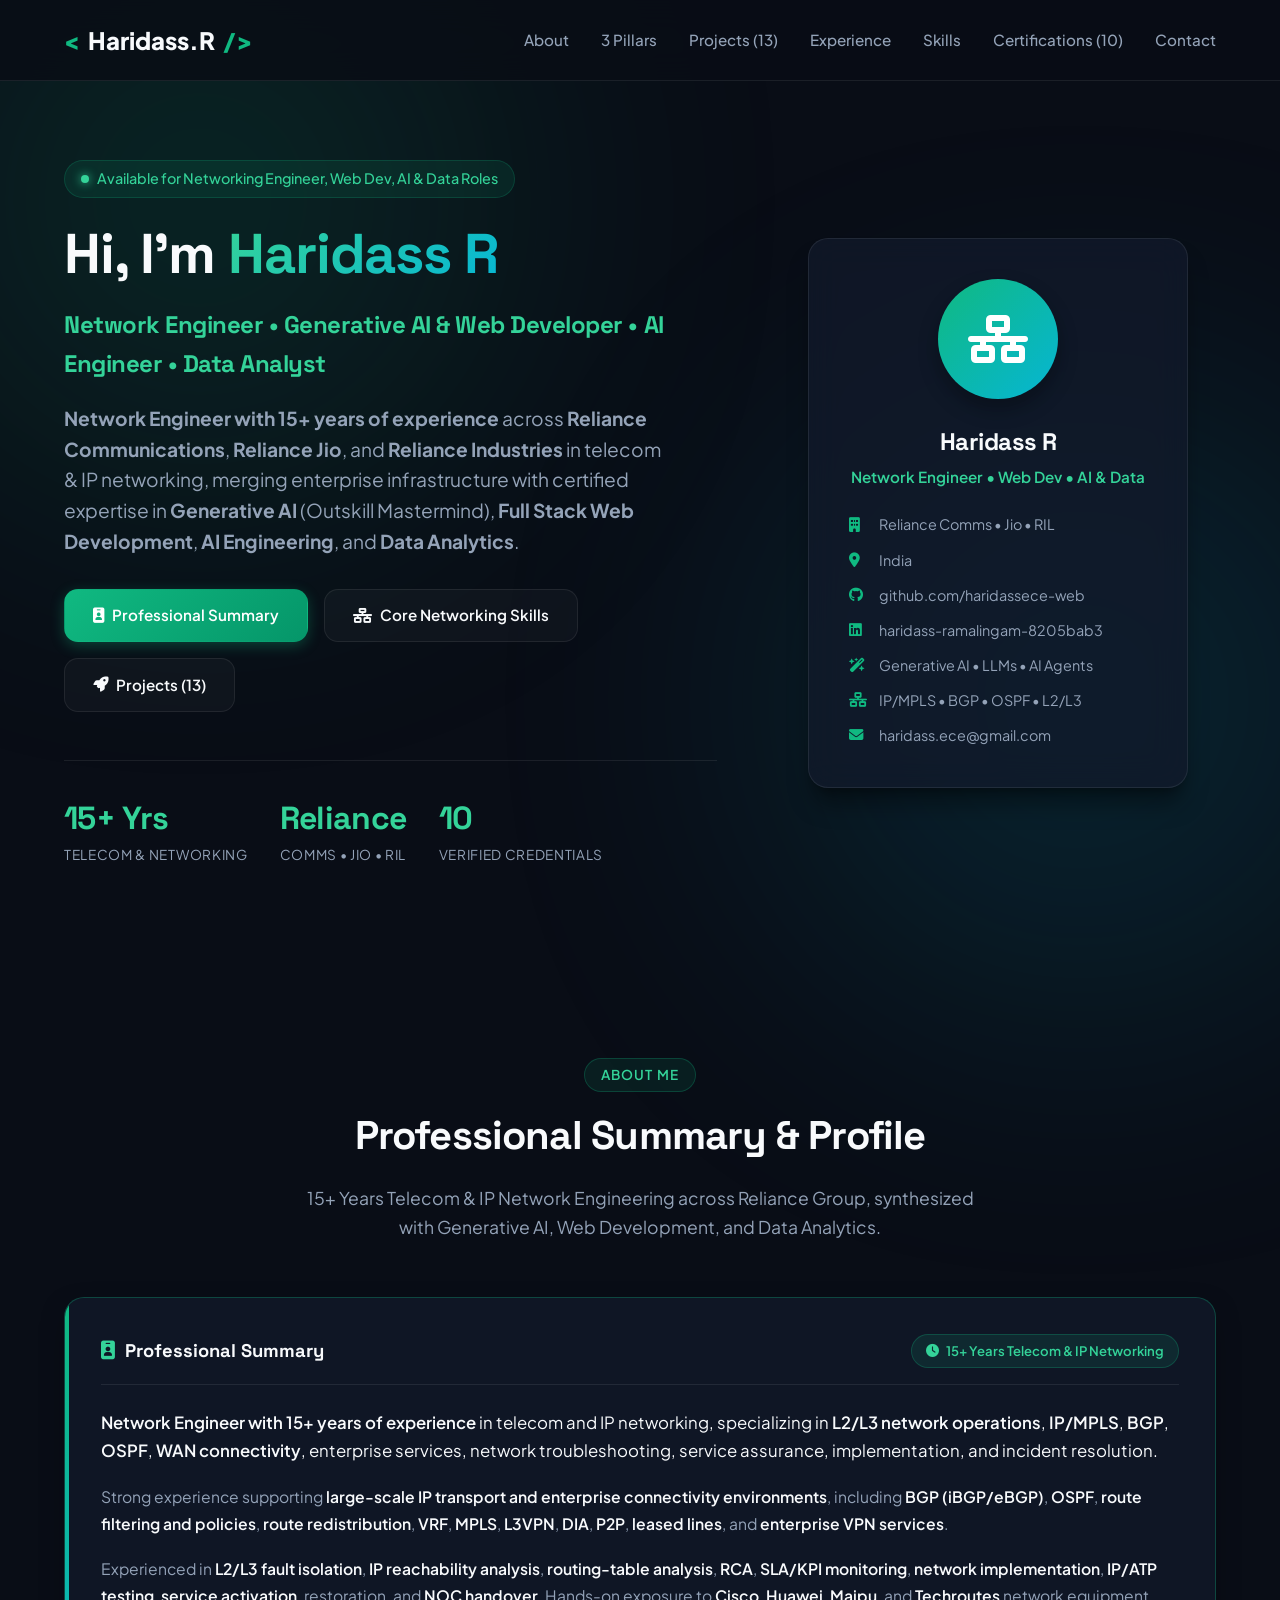
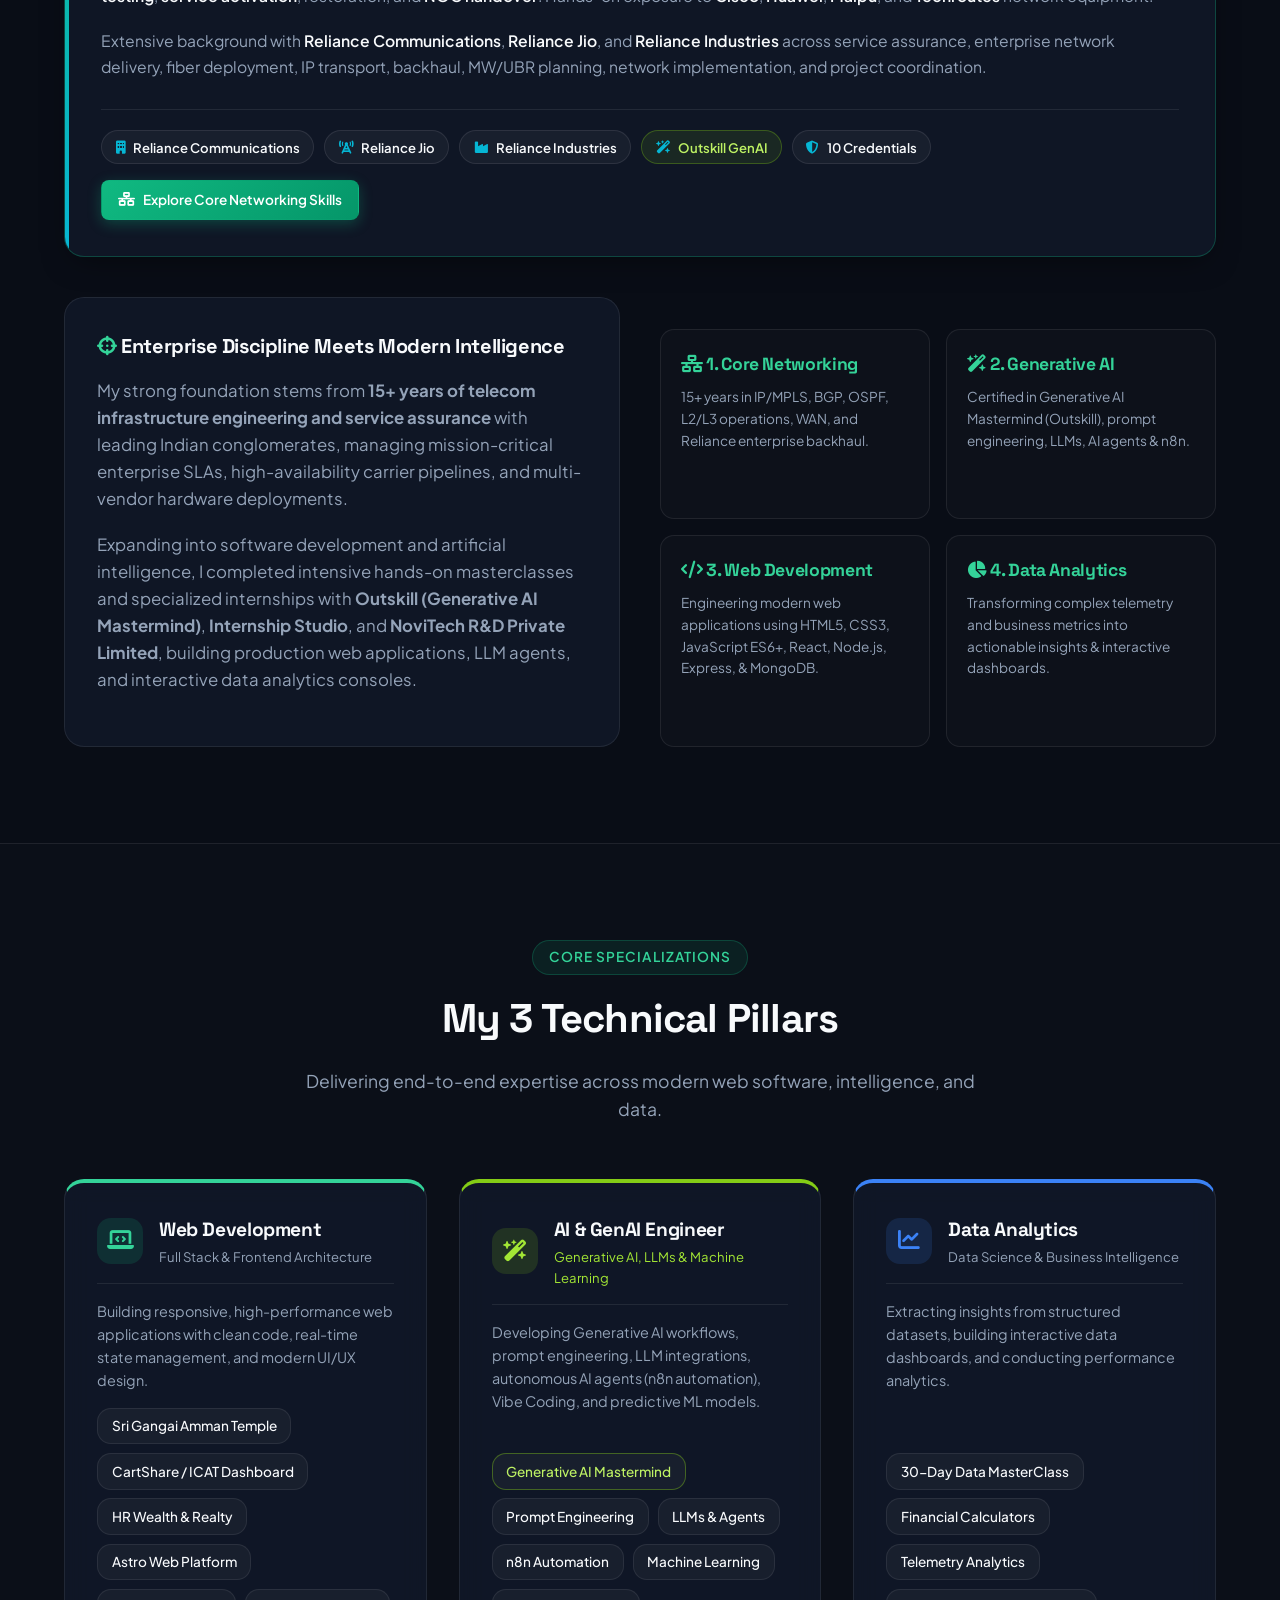
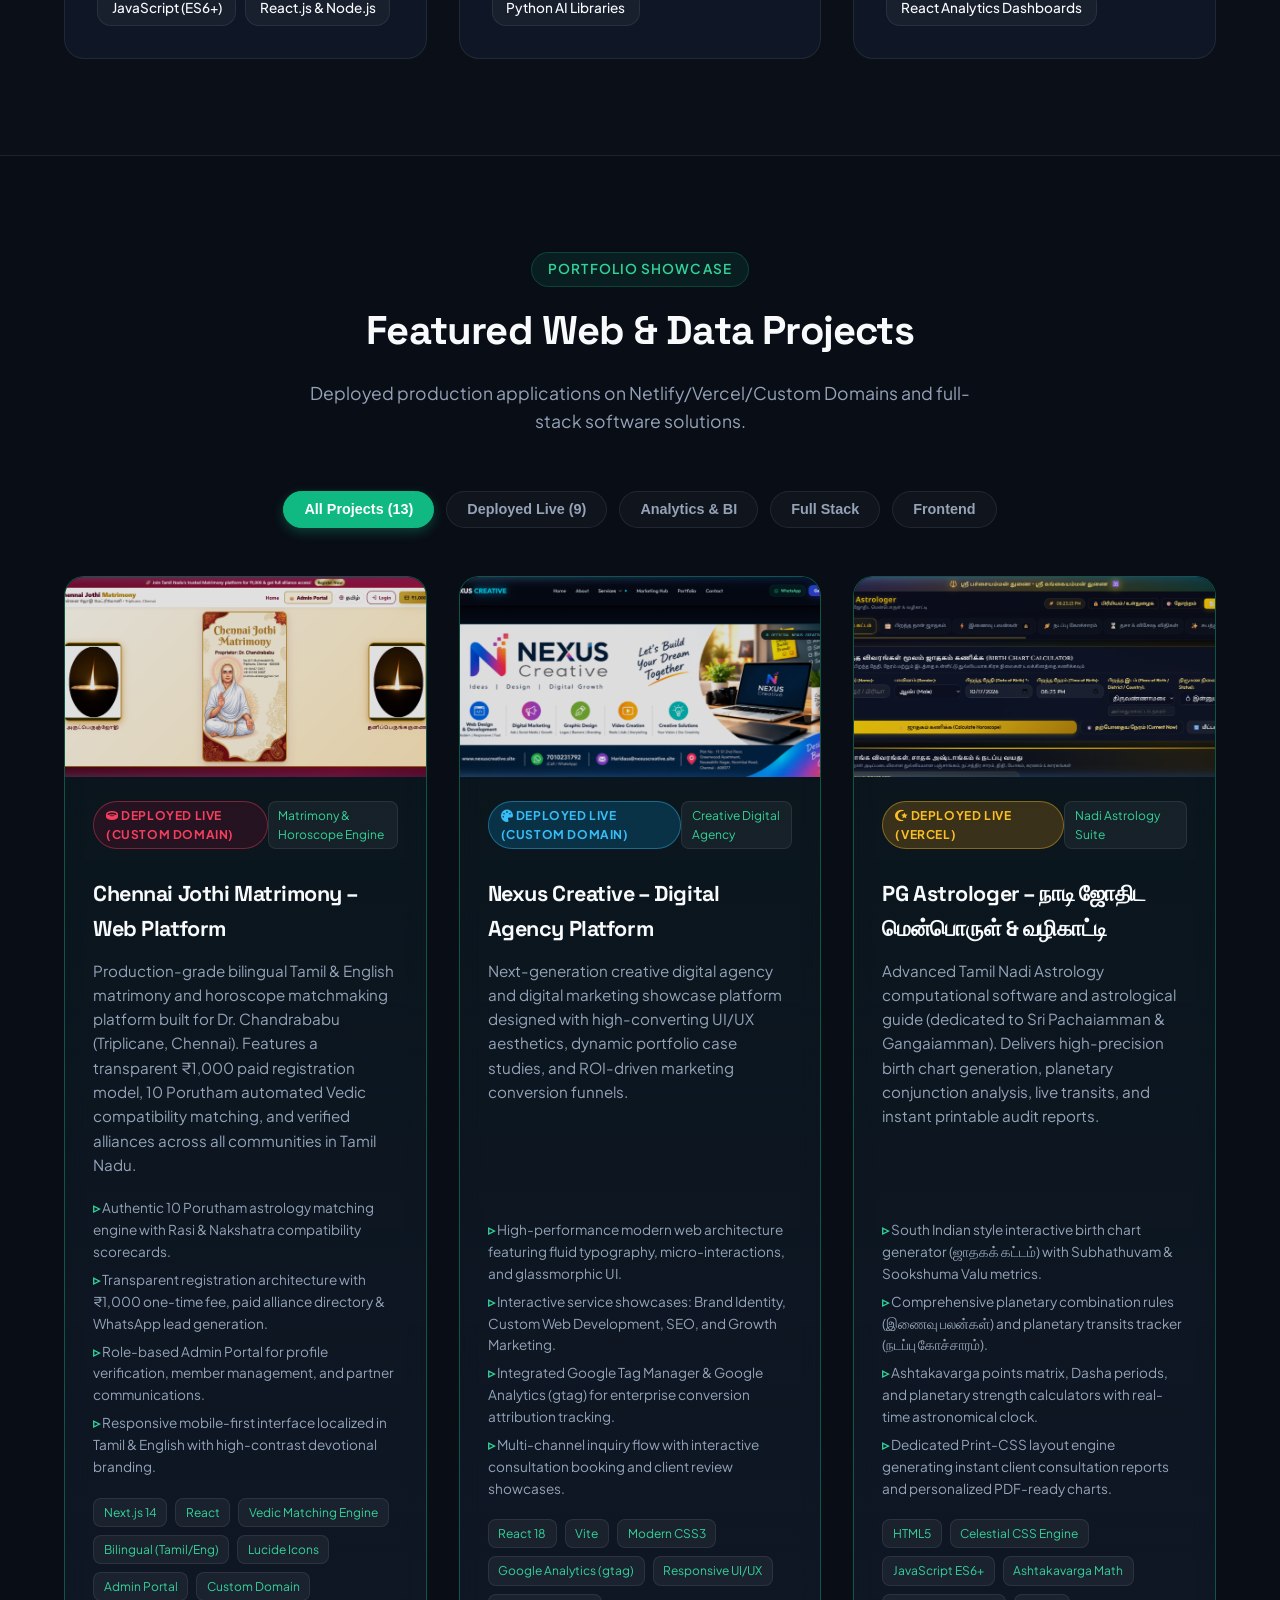
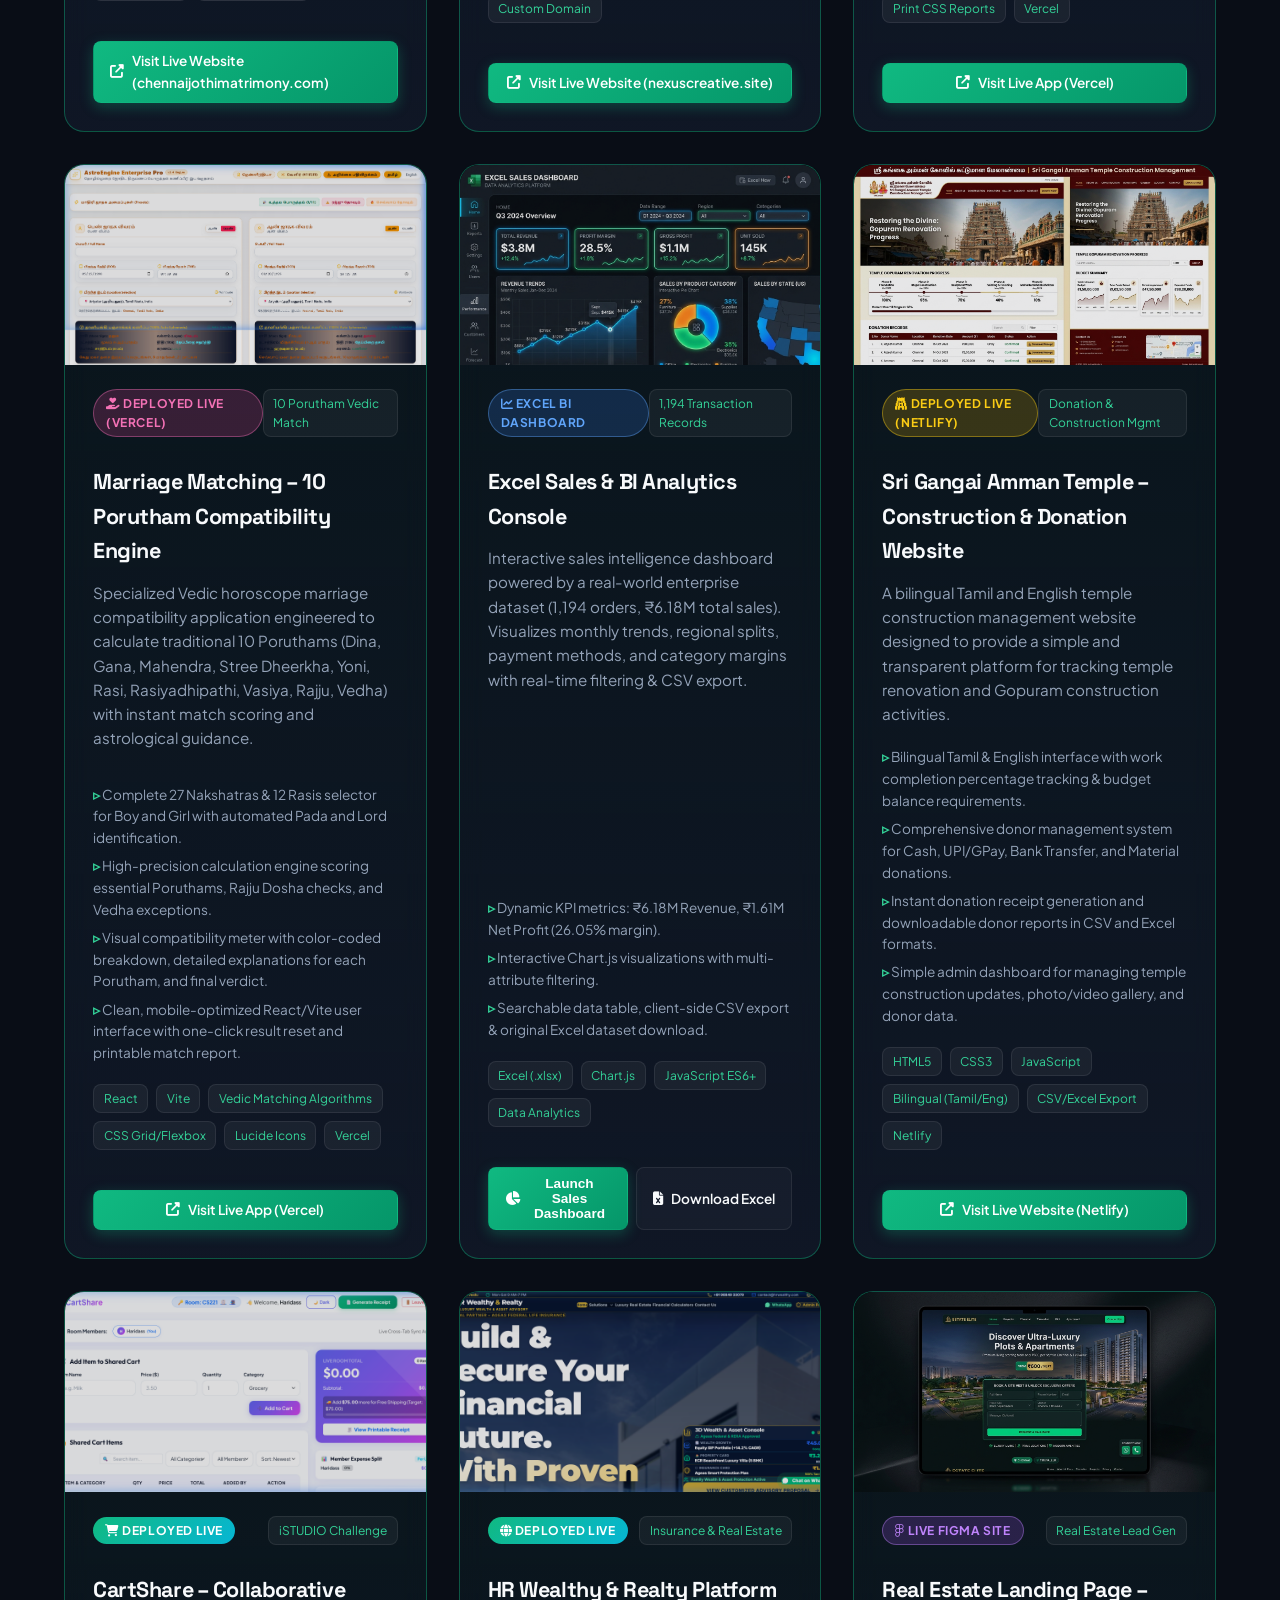
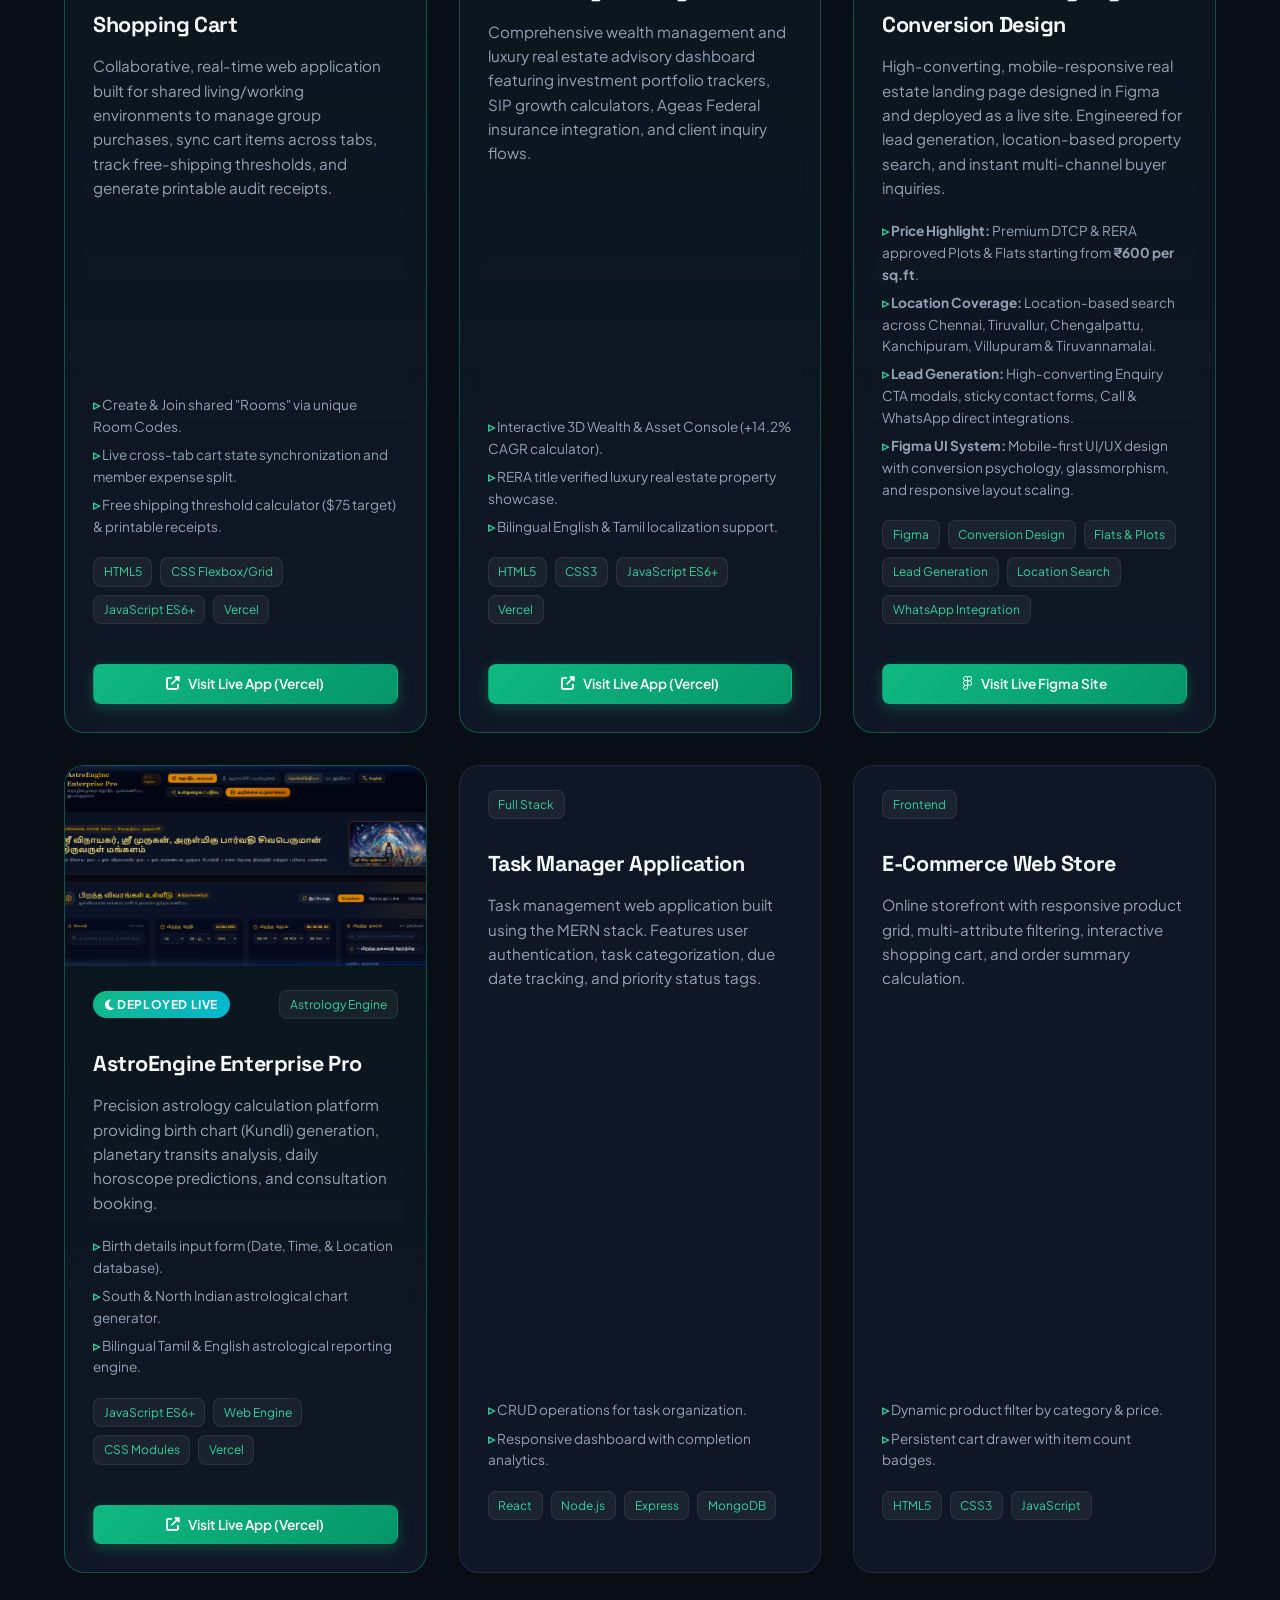
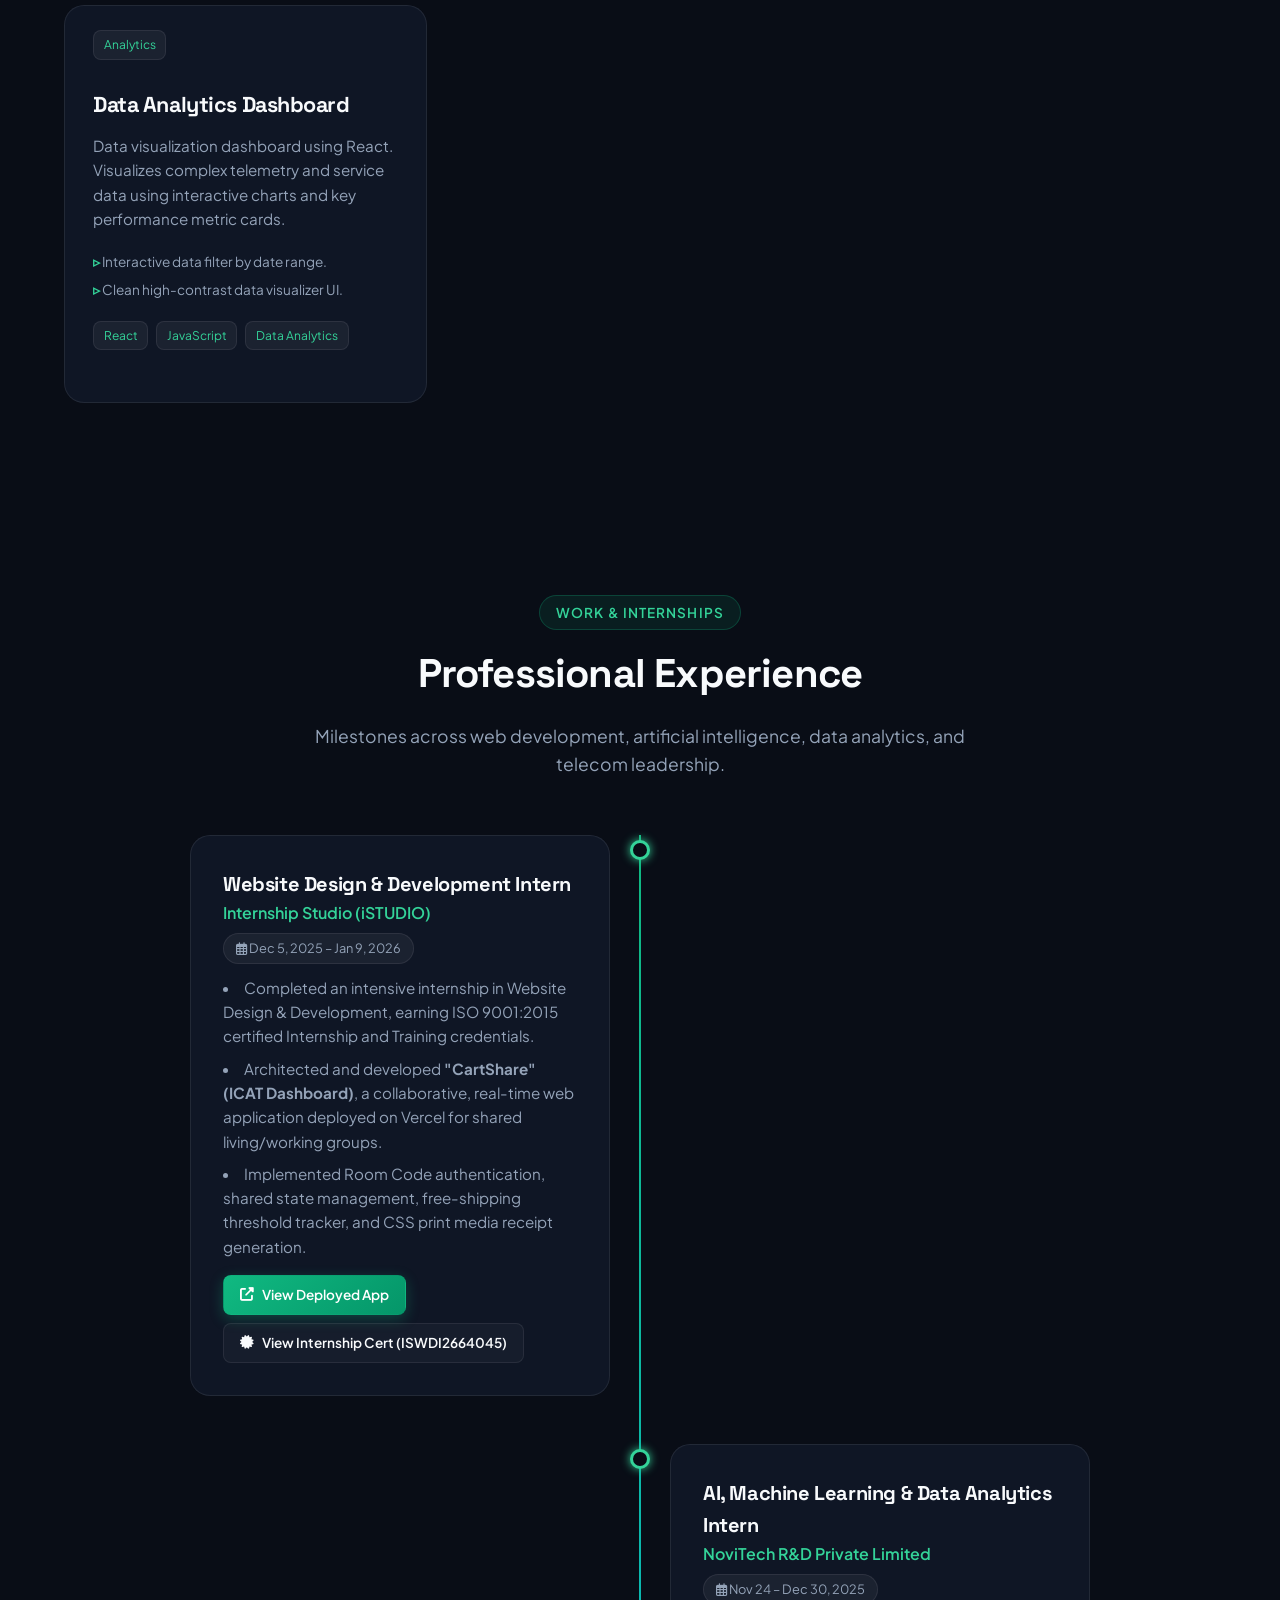
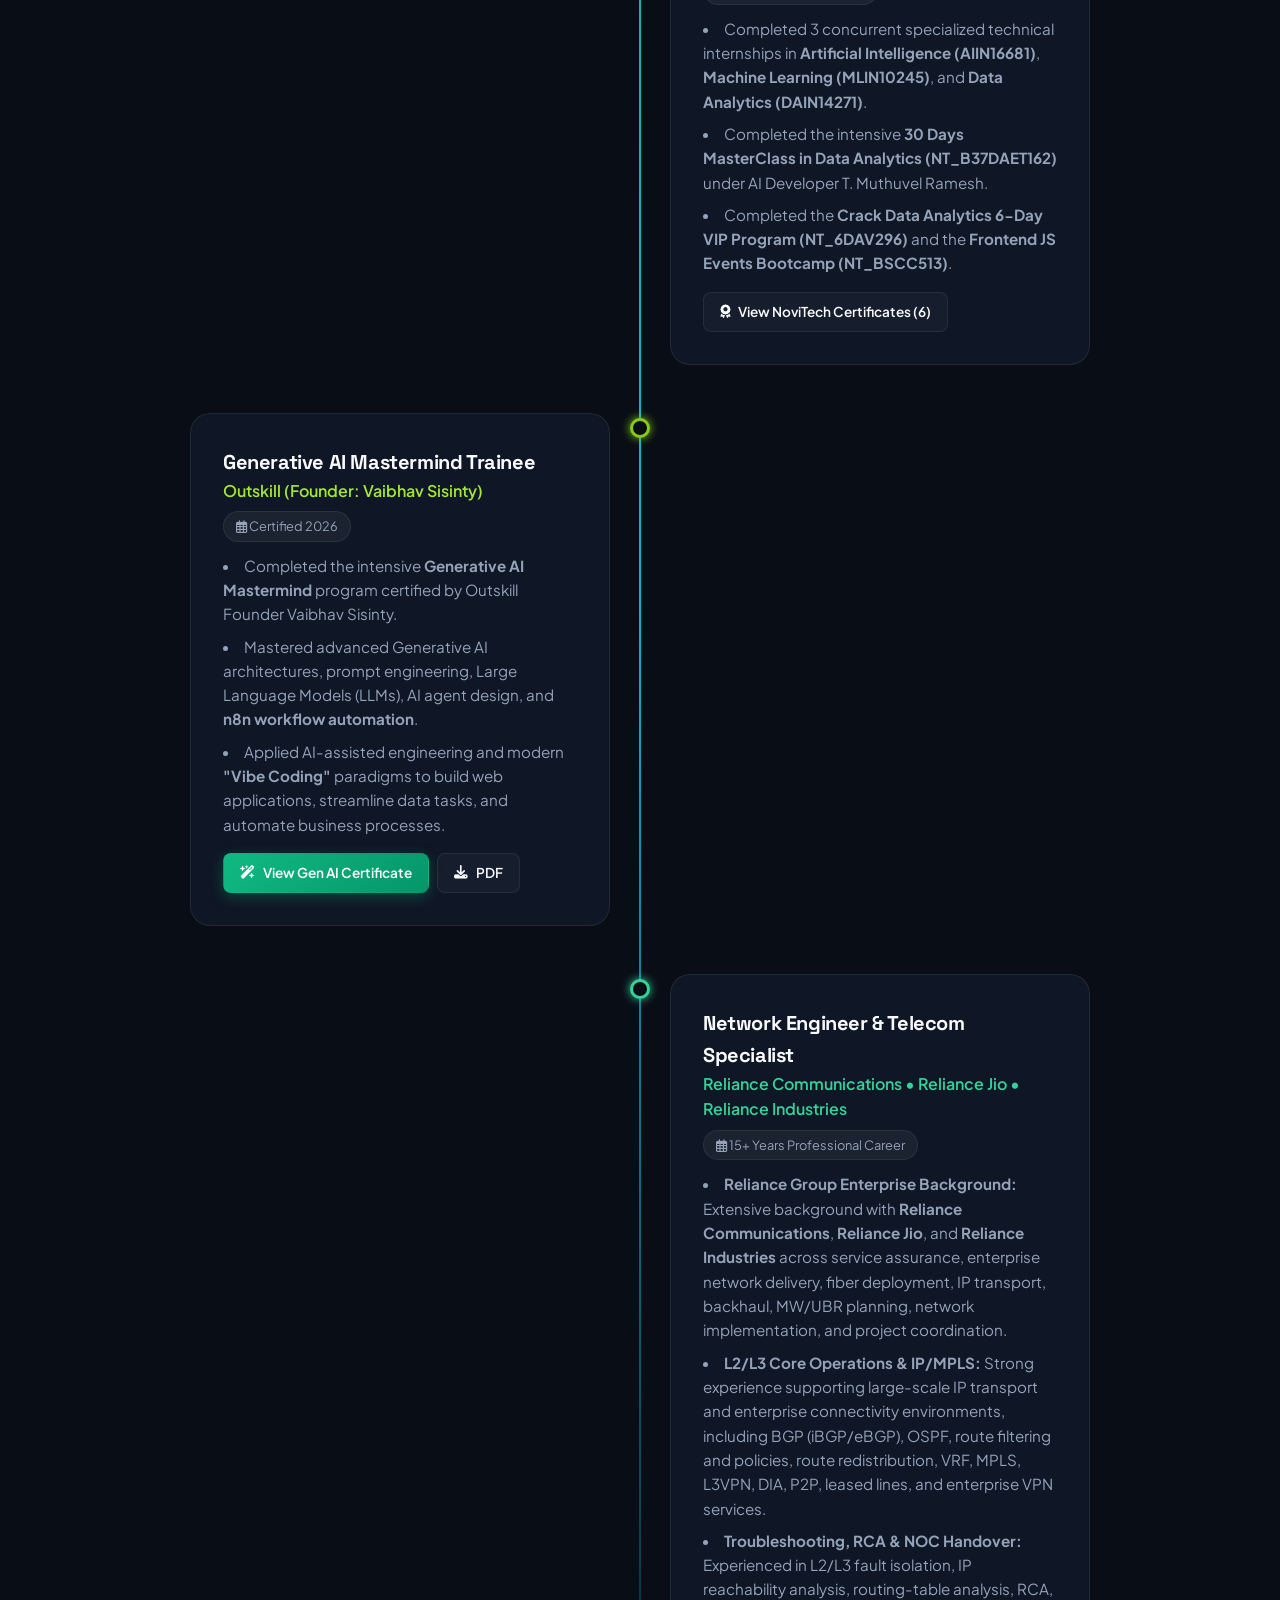
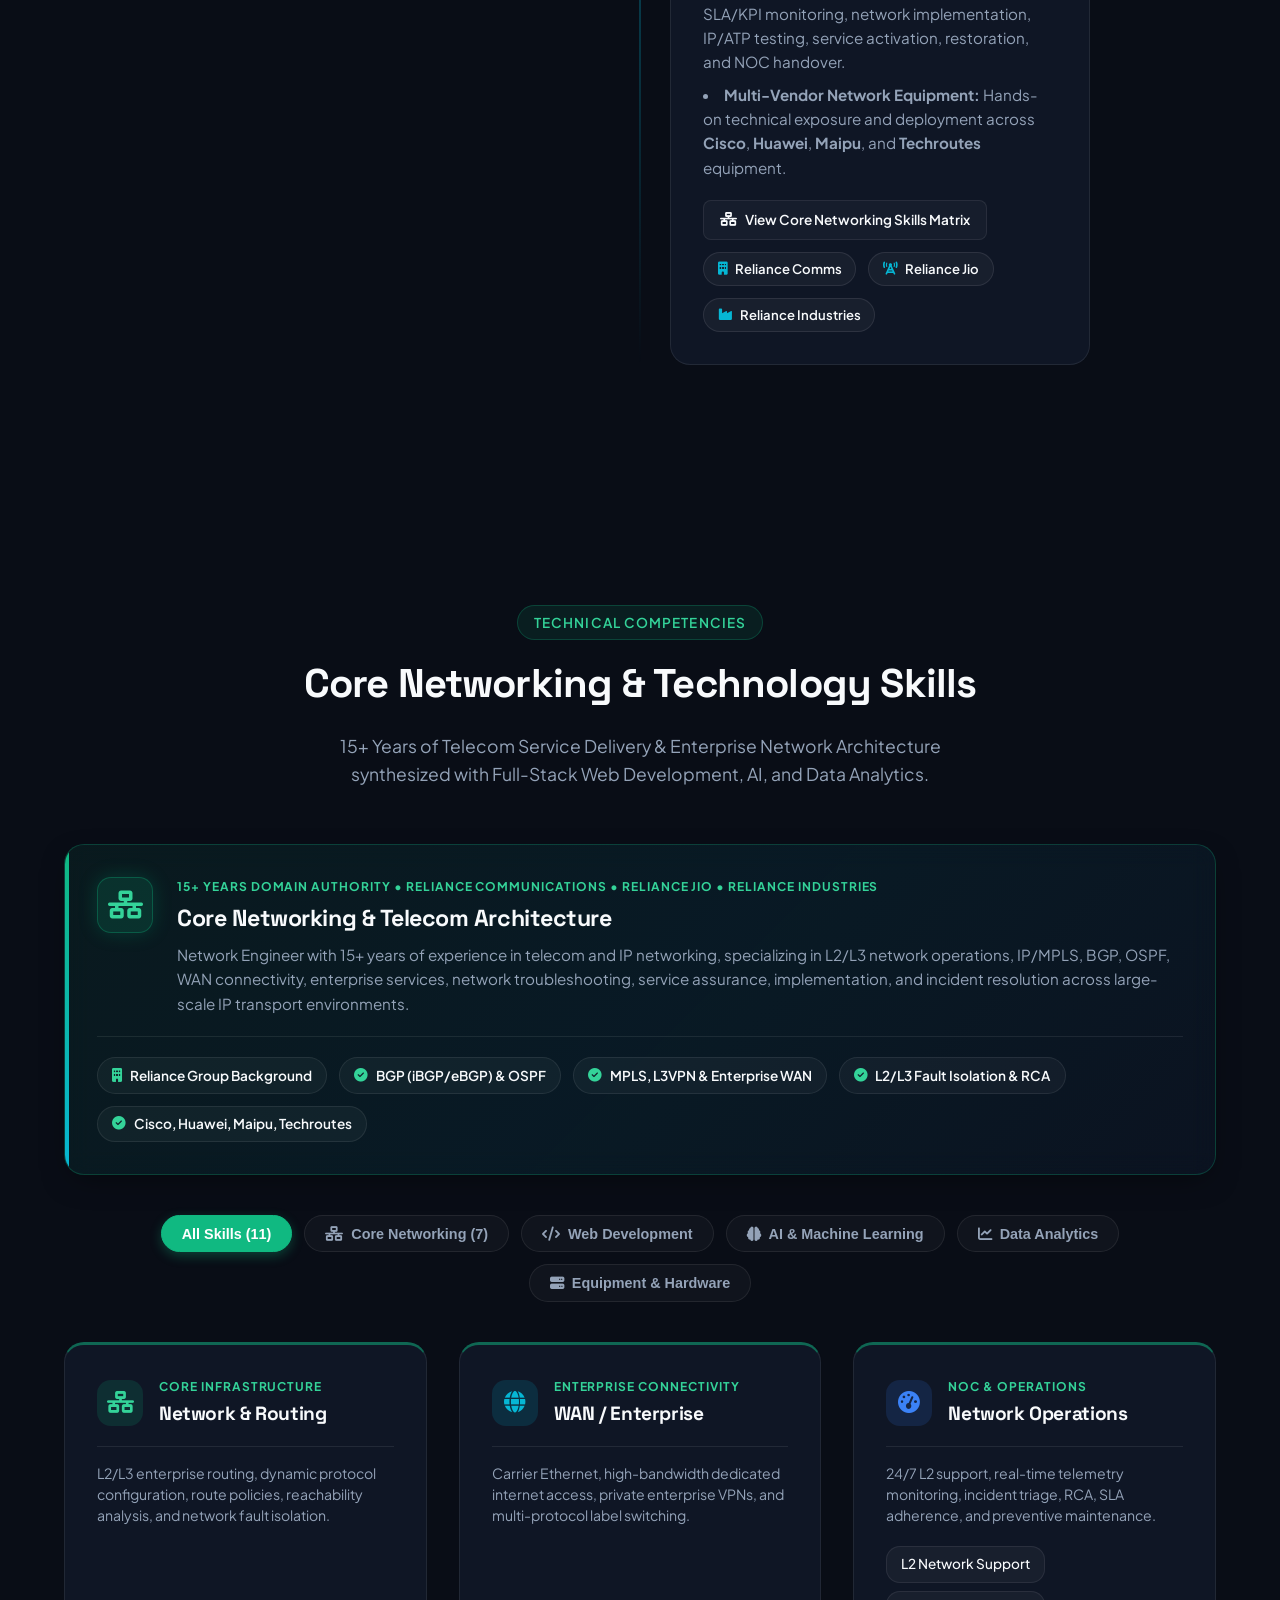
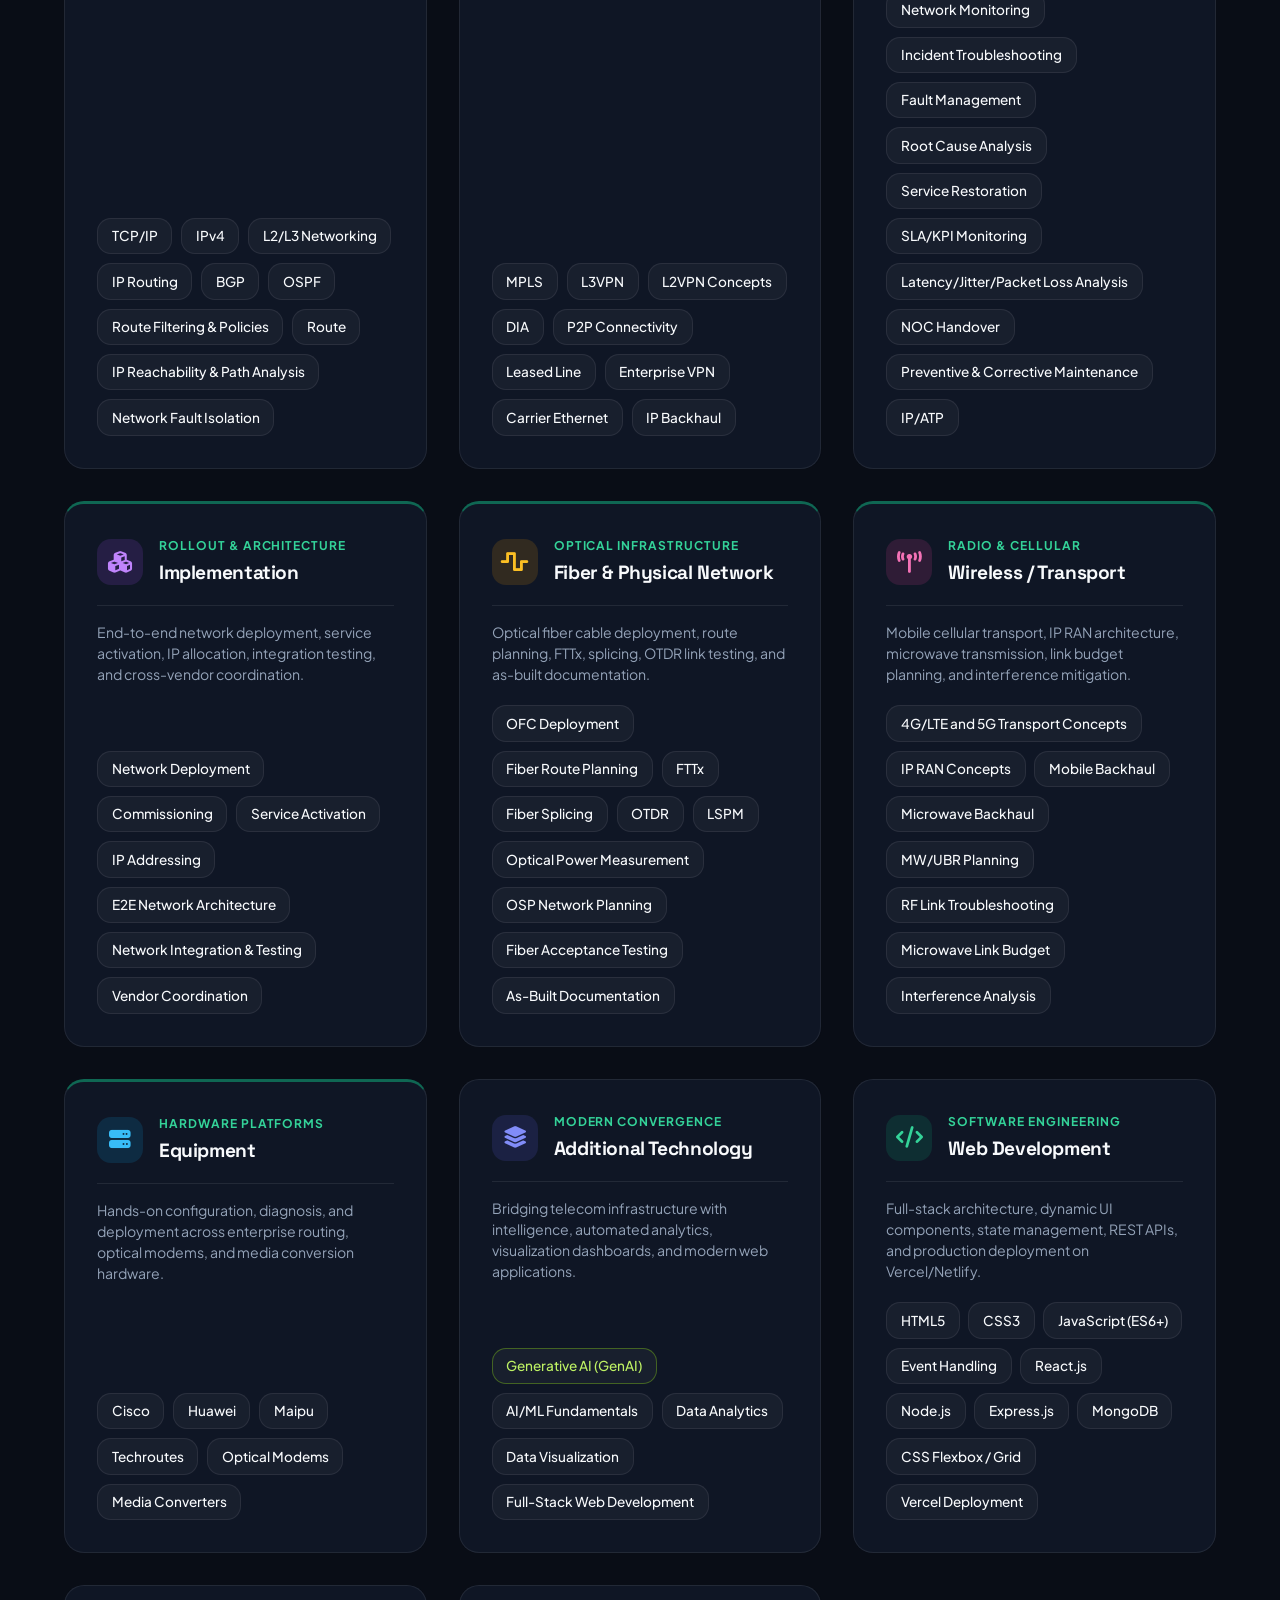
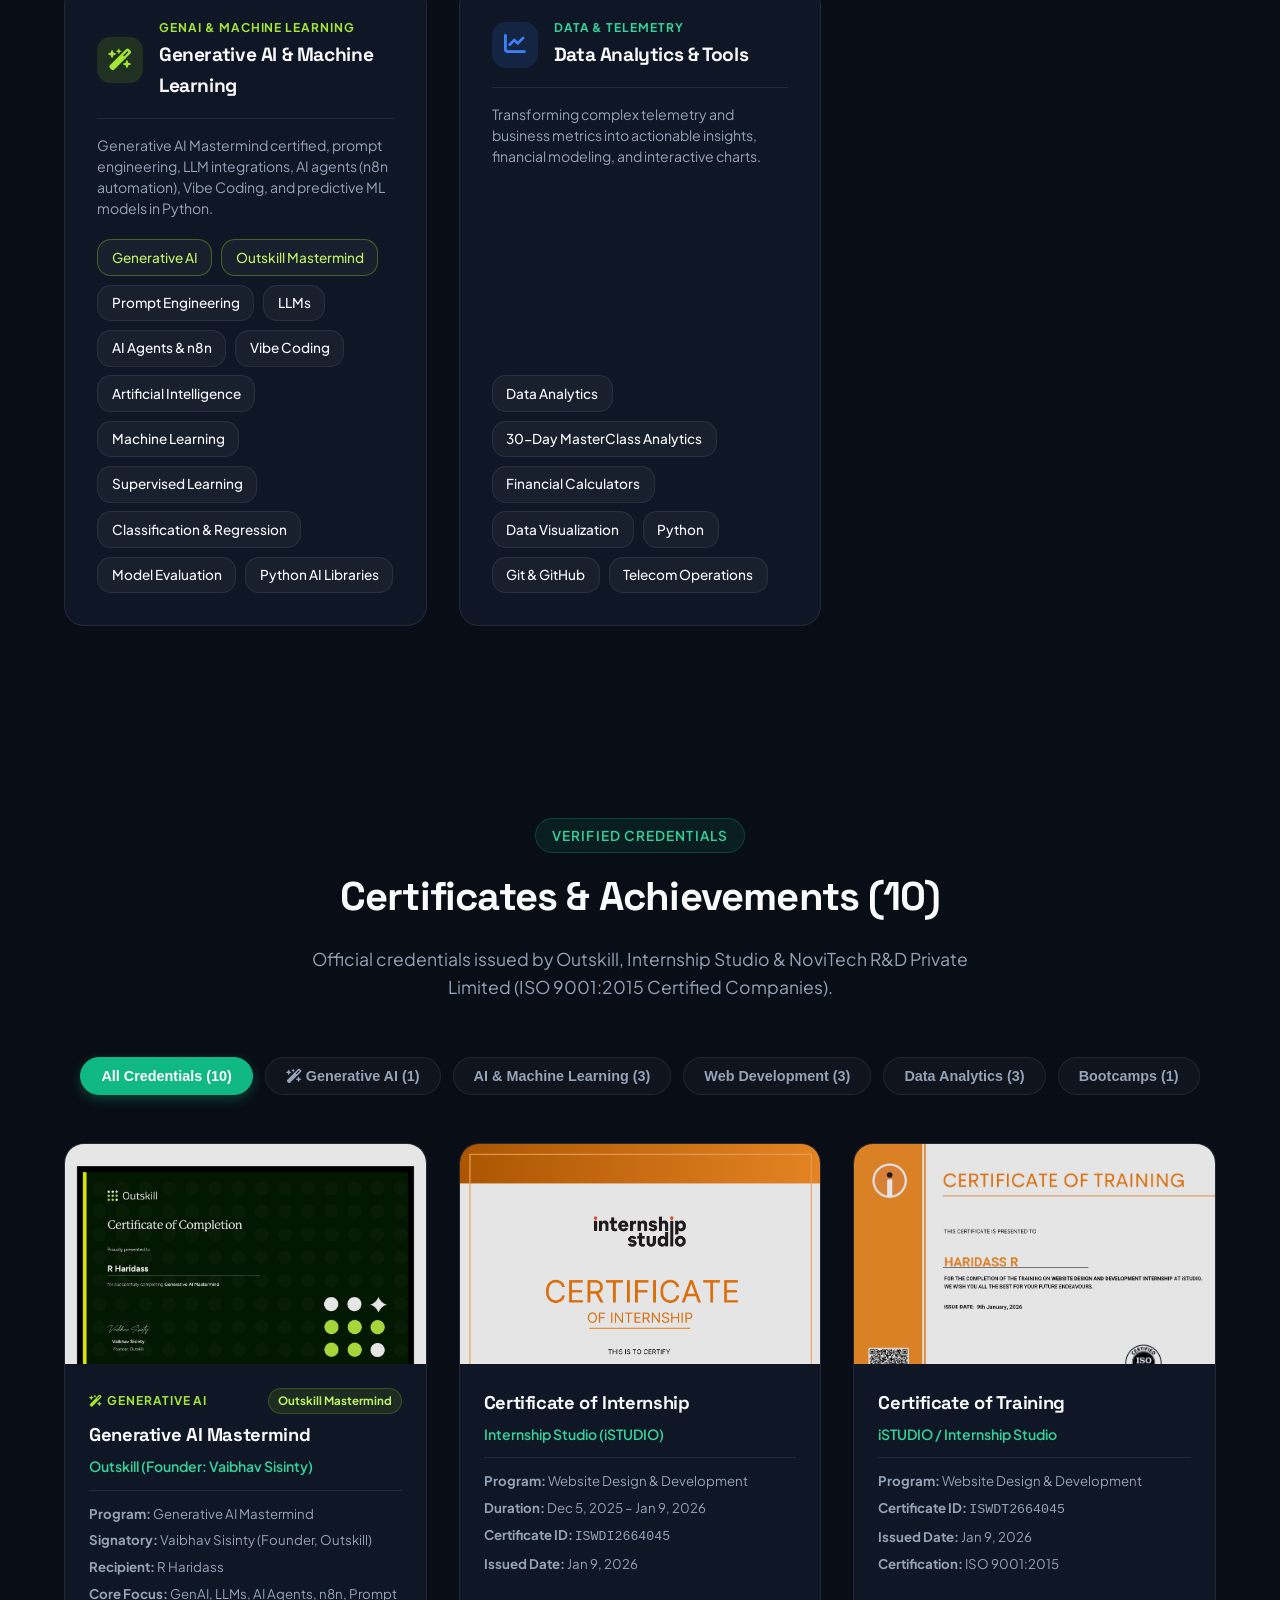
==== commit 2b1a56b8: "update: add Networking Engineer to availability badge and hiring subtitle" ====
--- a/index.html
+++ b/index.html
@@ -53,7 +53,7 @@
           <div class="hero-content">
             <div class="hero-badge">
               <span class="pulse"></span>
-              <span>Available for Web Dev, AI & Data Roles</span>
+              <span>Available for Networking Engineer, Web Dev, AI & Data Roles</span>
             </div>
             
             <h1 class="hero-title">
@@ -1681,7 +1681,7 @@
         <div class="section-header">
           <span class="section-tag">Get In Touch</span>
           <h2 class="section-title">Let's Connect & Work Together</h2>
-          <p class="section-subtitle">Interested in hiring for Web Development, AI Engineering, or Data Analytics roles? Send me a message!</p>
+          <p class="section-subtitle">Interested in hiring for Networking Engineer, Web Development, AI Engineering, or Data Analytics roles? Send me a message!</p>
         </div>
         
         <div class="contact-grid">
